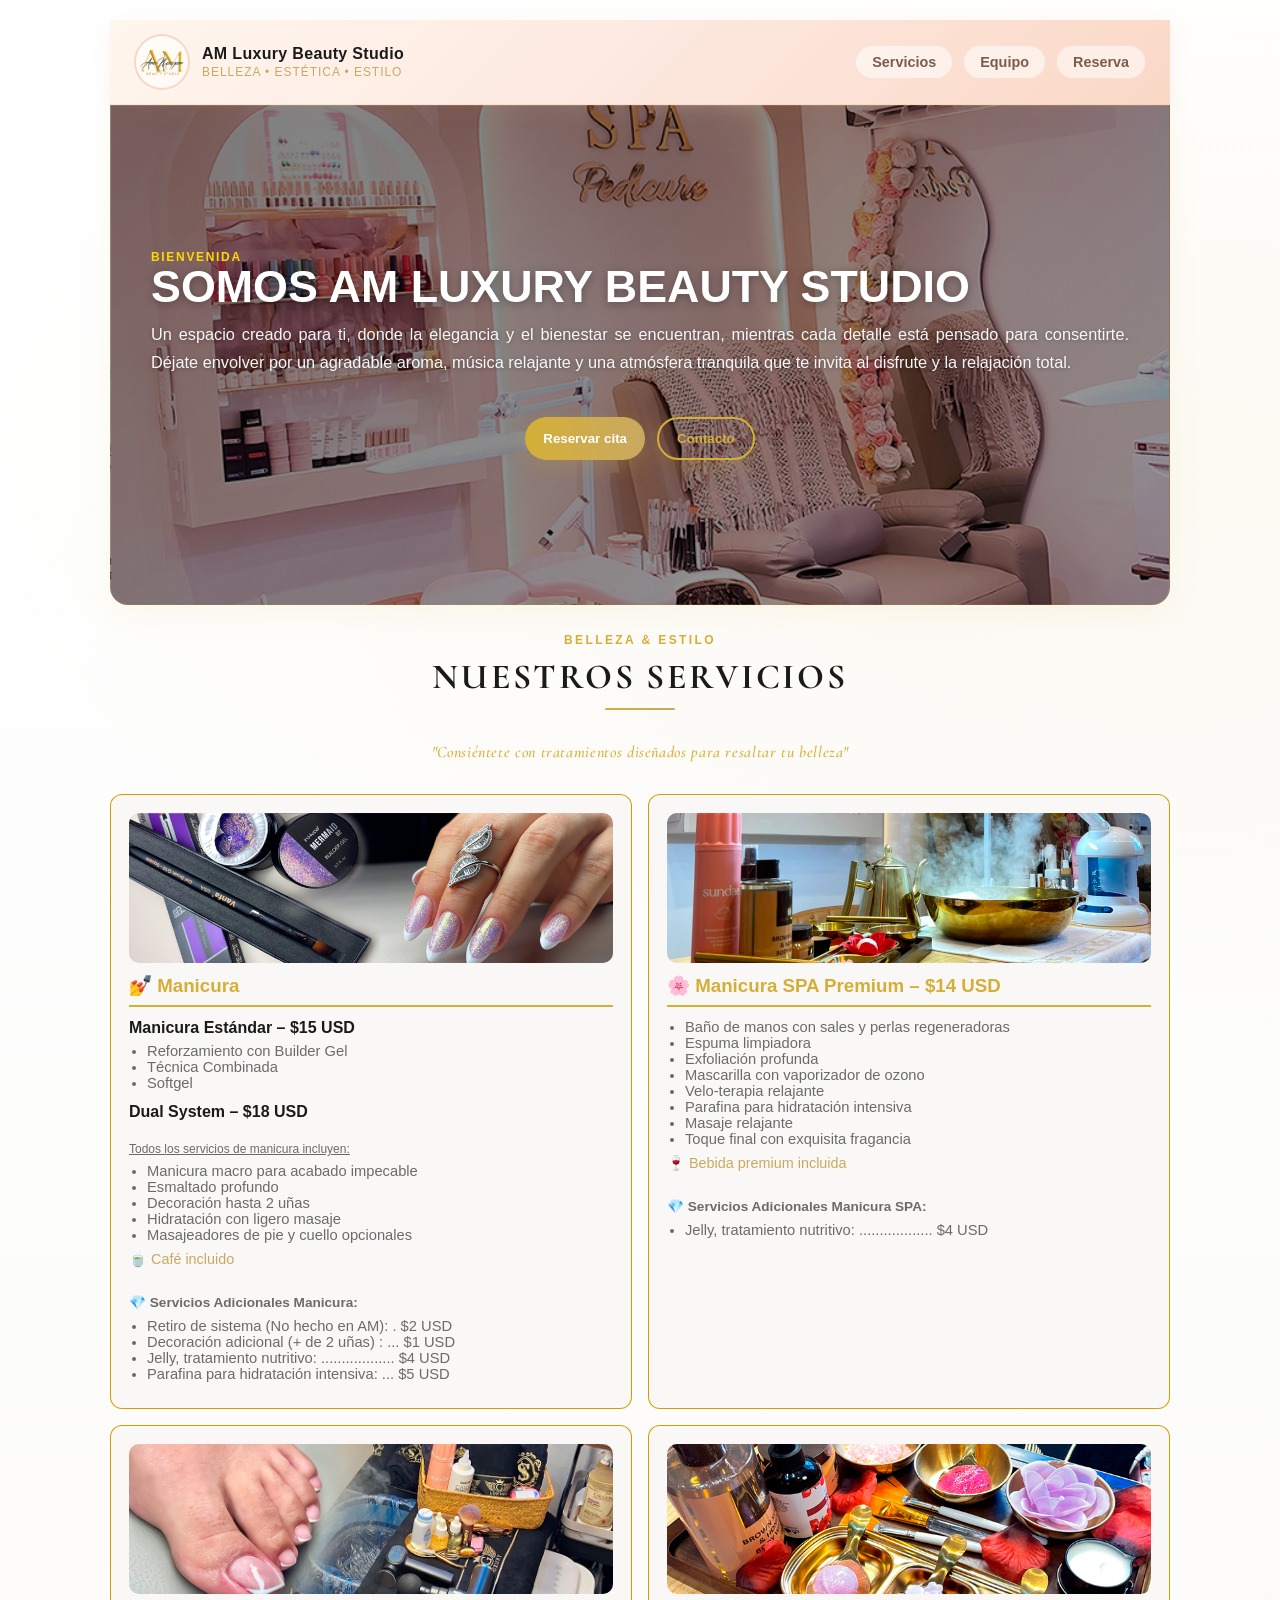
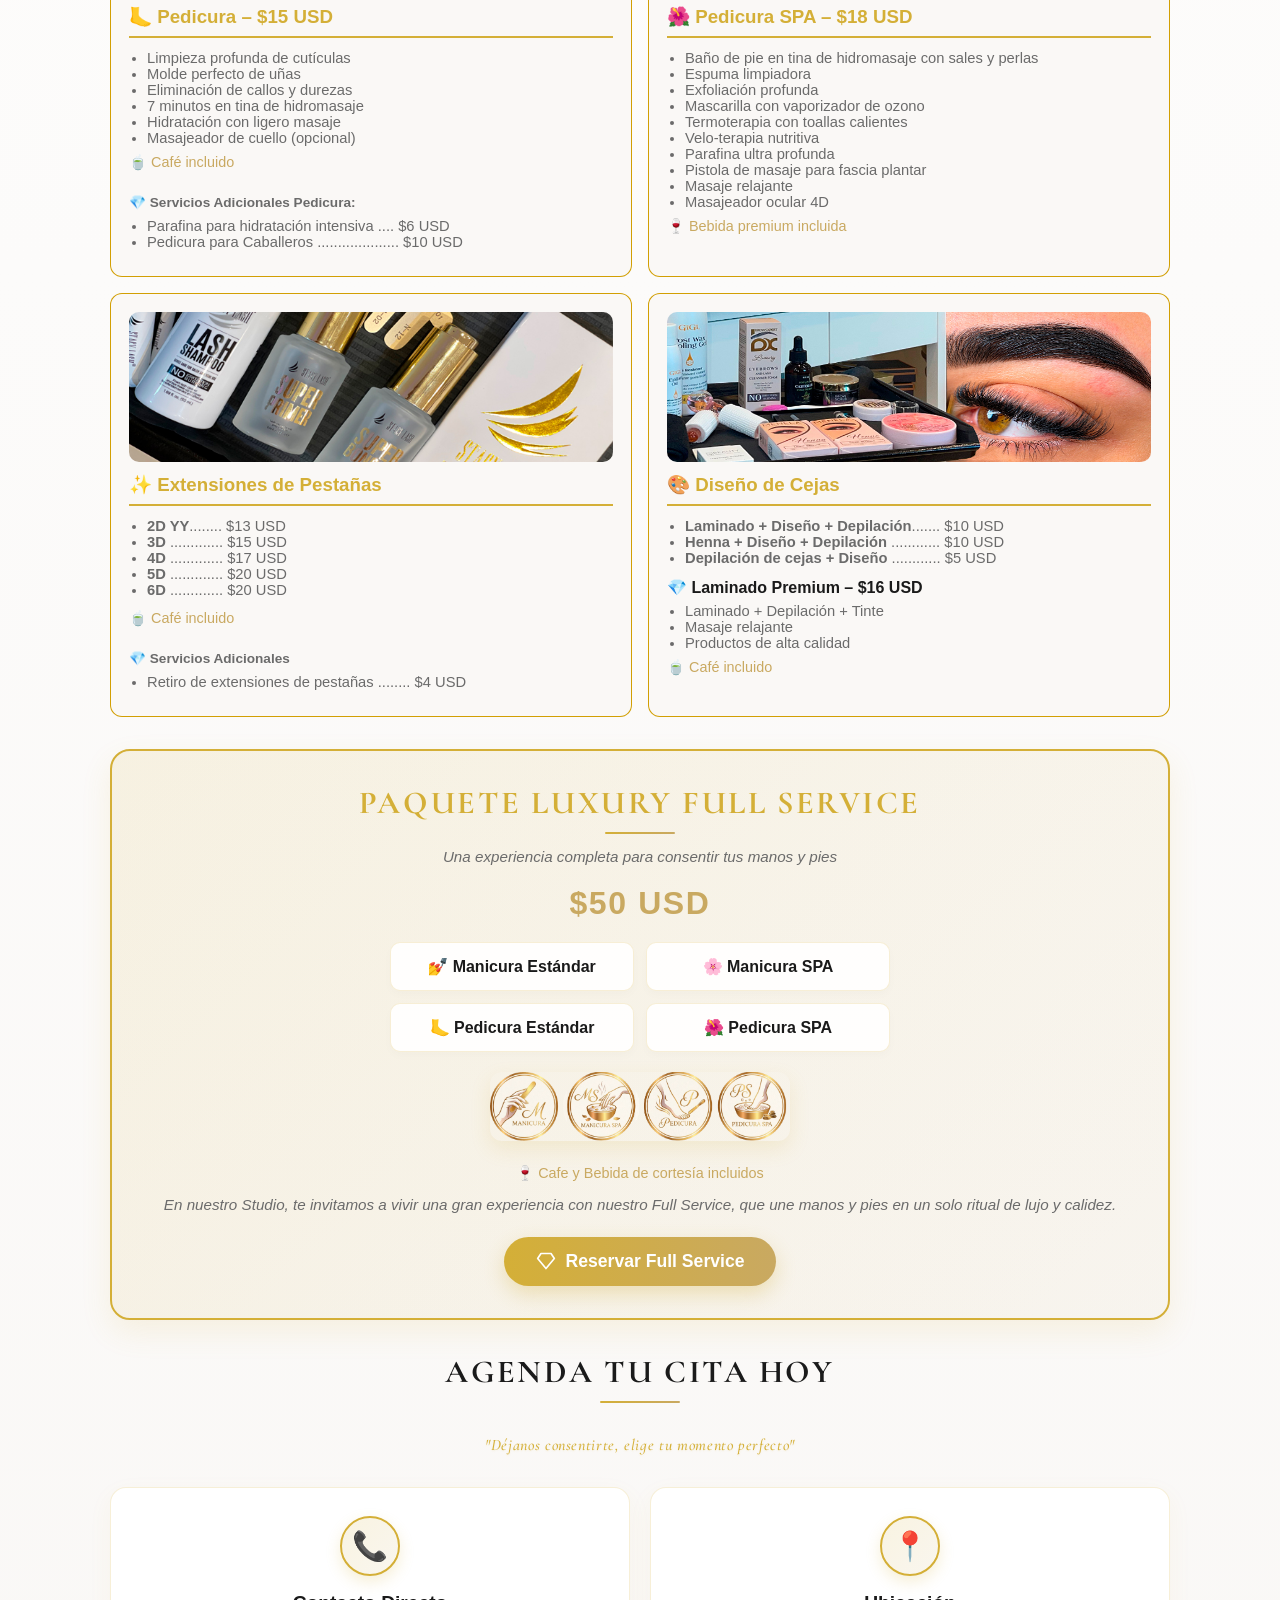
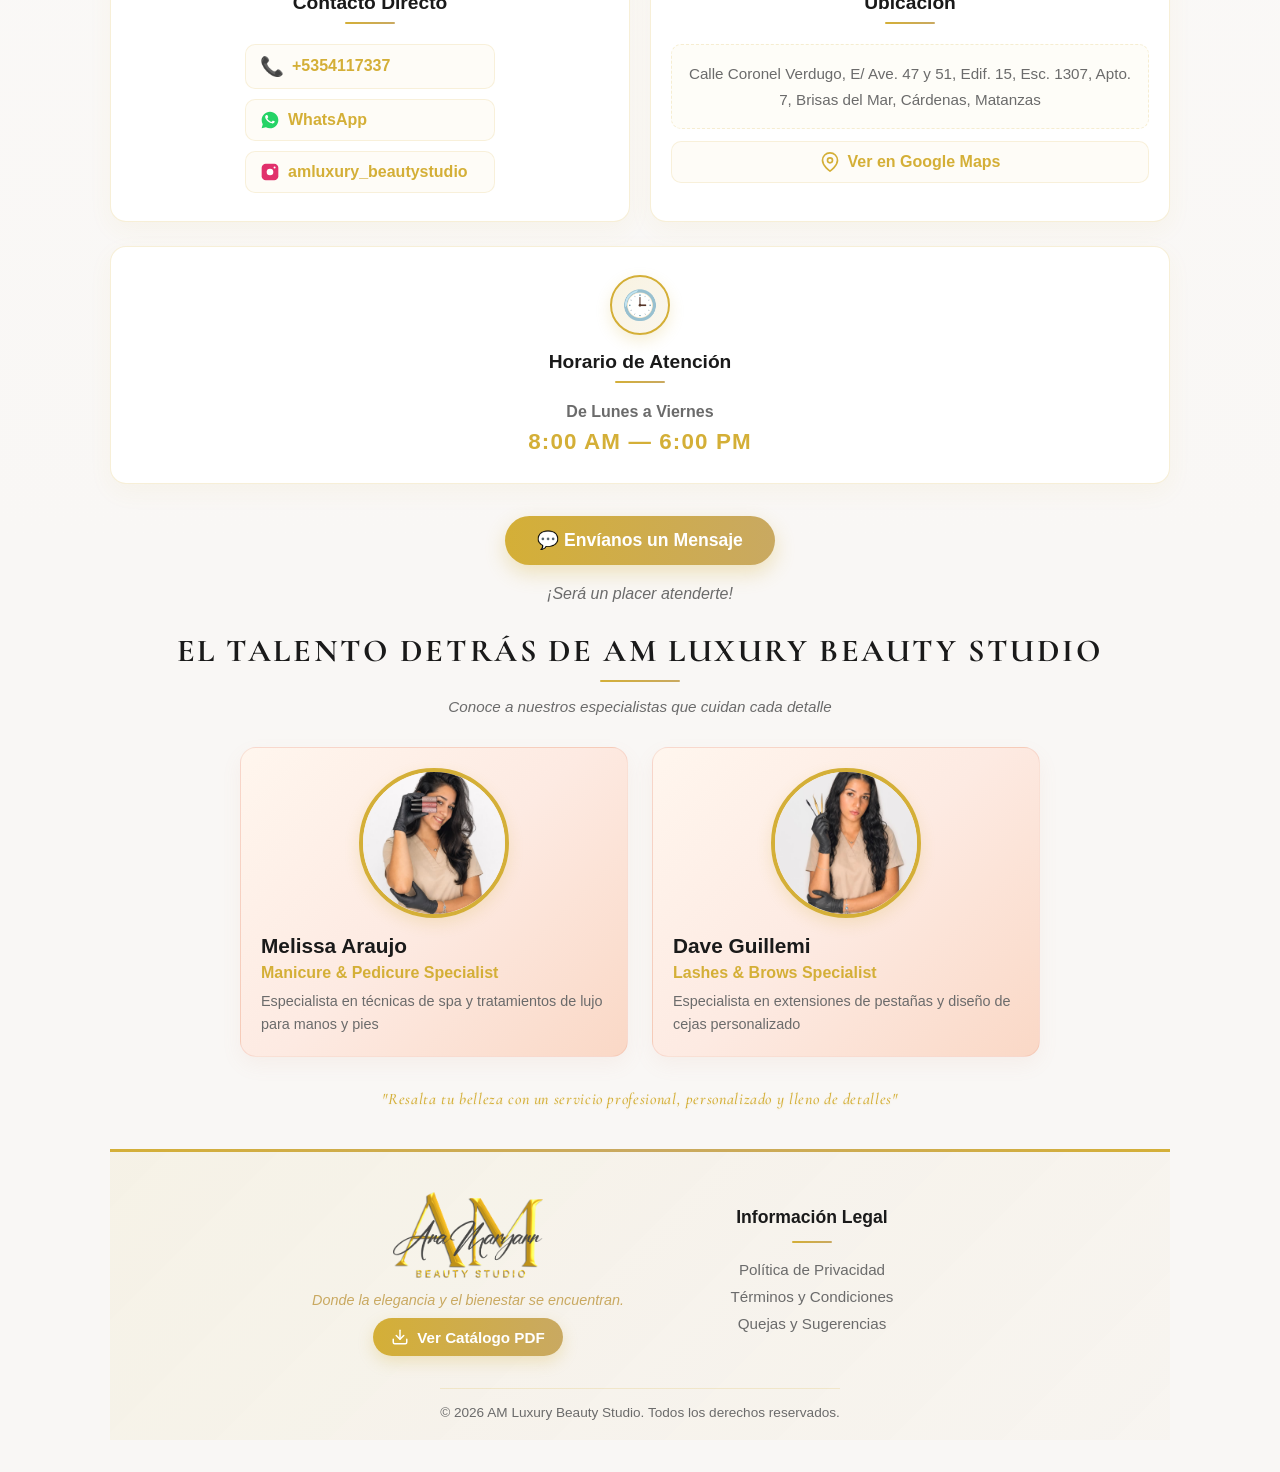
==== index.html @ f5dd48e8 "index.html" ====
<!DOCTYPE html>
<html lang="es">
<head>
  <meta charset="utf-8" />
  <meta name="viewport" content="width=device-width,initial-scale=1" />

  <meta property="og:title" content="AM Luxury Beauty Studio">
  <meta property="og:description" content="Un espacio creado para ti, donde la elegancia y el bienestar se encuentran, mientras cada detalle está pensado para consentirte. Déjate envolver por un agradable aroma, música relajante y una atmósfera tranquila que te invita al disfrute y la relajación total.">
  <meta property="og:url" content="https://am-beauty-studio.github.io/luxury/">
  <meta property="og:image" content="https://am-beauty-studio.github.io/luxury/img/salon1.jpg">
  
  <title>AM Luxury Beauty Studio</title>
  <script>
    document.getElementById('anio').textContent = new Date().getFullYear();
</script>


  <style>
    @import url('https://fonts.googleapis.com/css2?family=Cormorant+Infant:wght@500;600&display=swap');
    :root{
      --bg:#f9f7f5;
      --panel:#ffffff;
      --gold-1:#D4AF37;
      --gold-2:#C9A961;
      --muted:#6b6b6b;
      --card:#faf8f6;
      --radius:14px;
      font-family: "Segoe UI", Tahoma, Geneva, Verdana, sans-serif;
    }
    *{box-sizing:border-box}
    body{
      margin:0;
      min-height:100vh;
      display:flex;
      flex-direction:column;
      background: radial-gradient(1200px 600px at 90% 10%, rgba(212,175,55,0.06), transparent),
                 linear-gradient(180deg,#ffffff,#f9f7f5 80%);
      color:var(--muted);
      padding:0
    }
    .container{
      width:min(95vw,1100px);
      margin:0 auto;
      padding:32px 20px;
      padding-top:20px
    }
    header{
      display:flex;
      justify-content:space-between;
      align-items:center;
      gap:16px;
      position:sticky;
      top:0;
      z-index:100;
      background:linear-gradient(180deg,#ede9e1,#e8e3d9);
      padding:12px 20px;
      margin:0;
      width:100%;
      box-shadow:0 4px 12px rgba(212,175,55,0.08);
      border-bottom:1px solid rgba(212,175,55,0.12)
    }
    .brand{display:flex;align-items:center;gap:12px;flex-shrink:0}
    .logo{
      width:56px;height:56px;
      object-fit:contain;
      background:transparent;
      flex-shrink:0
    }
    .brand > div:nth-child(2){
      display:flex;
      flex-direction:column;
      min-width:0
    }
    .brand > div:nth-child(2) > div:nth-child(1){
      font-weight:900;
      color:#1a1a1a;
      font-size:1rem;
      white-space:nowrap
    }
    .brand > div:nth-child(2) > div:nth-child(2){
      font-size:0.75rem;
      color:var(--gold-2);
      white-space:nowrap
    }
    nav{
      display:flex;
      gap:14px;
      flex-wrap:wrap;
      justify-content:flex-end
    }
    nav a{
      color:#333;
      text-decoration:none;
      font-weight:700;
      font-size:0.95rem;
      white-space:nowrap
    }
    .hero{
      background:linear-gradient(135deg,rgba(0,0,0,0.5),rgba(0,0,0,0.4)),url('img/salon1.jpg') center/cover;
      border:1px solid rgba(212,175,55,0.18);
      padding:60px 40px;
      border-radius:0 0 18px 18px;
      display:grid;
      grid-template-columns:1fr;
      gap:24px;
      align-items:center;
      justify-items:start;
      box-shadow:0 10px 30px rgba(212,175,55,0.08);
      margin-top:0px;
      min-height:500px
    }
    .hero > div{
      color:#fff;
      z-index:1
    }
    .hero h1{
      color:#fff;
      text-shadow:0 2px 8px rgba(0,0,0,0.3)
    }
    .hero p.lead{
      color:rgba(255,255,255,0.95);
      text-shadow:0 1px 4px rgba(0,0,0,0.3)
    }
    .hero .eyebrow{
      color:#ffd700
    }
    h1{margin:0;color:#1a1a1a;font-size:clamp(1.6rem,3.8vw,2.8rem);line-height:1}
    p.lead{margin:12px 0;color:var(--muted);font-size:1.02rem; text-align:justify; line-height:1.7}
    .eyebrow{
      margin:0;color:var(--gold-1);letter-spacing:0.14em;text-transform:uppercase;font-weight:800;font-size:0.75rem
    }
    .ctas{display:flex;gap:12px;flex-wrap:wrap;margin-top:40px;justify-content:center}
    .btn{
      background:linear-gradient(90deg,var(--gold-1),var(--gold-2));color:#fff;padding:12px 18px;border-radius:999px;border:none;font-weight:800;cursor:pointer;box-shadow:0 8px 20px rgba(212,175,55,0.2)
    }
    .btn.secondary{background:transparent;border:2px solid var(--gold-1);color:var(--gold-1);font-weight:800}
    .card{background:var(--card);padding:18px;border-radius:12px;border:1.5px solid rgba(210, 158, 1, 0.989)}
    .card-image{
      width:100%;
      height:150px;
      object-fit:cover;
      border-radius:10px;
      display:block;
      margin-bottom:12px
    }
    .services{display:grid;grid-template-columns:repeat(3,1fr);gap:14px;margin-top:18px}
    .service{padding:12px;border-radius:10px;text-align:center;background:linear-gradient(180deg, rgba(212,175,55,0.02), transparent)}
    .service img{width:64px;height:64px;border-radius:10px;object-fit:cover;display:block;margin:0 auto}
    .price-grid{display:flex;gap:12px;margin-top:18px;flex-wrap:wrap}
    .price{flex:1;min-width:180px;padding:16px;border-radius:12px;background:linear-gradient(180deg,#faf8f6,#f9f7f5);border:1px solid rgba(212,175,55,0.15)}
    .gallery{display:grid;grid-template-columns:repeat(3,1fr);gap:8px;margin-top:18px}
    .gallery img{width:100%;height:160px;object-fit:cover;border-radius:10px}
    .elegant-line{
      text-align:center;
      margin-top:16px;
      color:var(--gold-1);
      font-size:1rem;
      font-weight:500;
      font-style:italic;
      letter-spacing:0.04em;
      font-family: 'Cormorant Infant', Georgia, serif;
      text-shadow:0 1px 2px rgba(212,175,55,0.15)
    }
    footer{margin-top:22px;color:var(--muted);display:flex;justify-content:space-between;align-items:center;flex-wrap:wrap;padding-top:10px}
    @media (max-width:768px){
      .container{padding:16px 16px;padding-top:12px}
      header{
        padding:10px 16px;
        gap:8px
      }
      .logo{width:48px;height:48px}
      .brand > div:nth-child(2) > div:nth-child(1){font-size:0.9rem}
      .brand > div:nth-child(2) > div:nth-child(2){font-size:0.65rem}
      nav{gap:6px}
      nav a{font-size:0.85rem}
      section{margin-top:20px !important}
      h2{font-size:1.4rem !important}
      h3{font-size:1rem !important}
      .hero{padding:40px 30px;gap:16px;min-height:400px}
      .card{padding:14px}
      .ctas button{padding:10px 16px;font-size:0.95rem}
    }
    @media (max-width:560px){
      .container{padding:12px 12px;padding-top:8px}
      header{
        padding:8px 12px;
        flex-wrap:wrap;
        gap:4px;
        justify-content:center
      }
      .brand{
        width:100%;
        gap:6px;
        margin:0;
        justify-content:center;
        order:1
      }
      .logo{width:40px;height:40px}
      .brand > div:nth-child(2) > div:nth-child(1){font-size:0.8rem}
      .brand > div:nth-child(2) > div:nth-child(2){font-size:0.6rem}
      nav{
        width:100%;
        justify-content:center;
        gap:4px;
        order:2;
        margin-top:2px
      }
      nav a{
        font-size:0.75rem;
        padding:4px 8px;
        background:rgba(212,175,55,0.08);
        border-radius:6px
      }
      h1{font-size:1.3rem !important}
      h2{font-size:1.1rem !important}
      p.lead{font-size:0.9rem;margin:8px 0}
      .eyebrow{font-size:0.6rem}
      .hero{padding:24px;gap:10px;grid-template-columns:1fr !important;margin-top:16px;min-height:450px}
      .hero aside{display:none}
      .card{padding:10px}
      .services{grid-template-columns:1fr !important}
      .gallery{grid-template-columns:1fr !important}
      .price-grid{display:flex;flex-direction:column}
      .price{min-width:100%}
      div[style*="grid-template-columns:repeat(2,1fr)"] {
        grid-template-columns: 1fr !important
      }
      .ctas{flex-direction:column}
      .ctas button{width:100%;padding:10px 14px;font-size:0.9rem}
      .btn{font-size:0.85rem}
      ul{margin:4px 0 !important;font-size:0.8rem !important}
      footer{flex-direction:column;gap:12px;text-align:center}
    }
    .equipo-grid {
        display: grid;
        grid-template-columns: repeat(2, 1fr);
        gap: 24px;
        max-width: 800px;
        margin: 0 auto;
    }
    .equipo-card {
        background: #fff;
        border: 1px solid rgba(212,175,55,0.15);
        border-radius: 16px;
        padding: 24px;
        text-align: center;
        box-shadow: 0 8px 20px rgba(0,0,0,0.03);
        transition: transform 0.3s ease, box-shadow 0.3s ease;
    }
    .equipo-card:hover {
        transform: translateY(-5px);
        box-shadow: 0 12px 25px rgba(212,175,55,0.1);
    }
    .equipo-imagen {
        width: 150px;
        height: 150px;
        margin: 0 auto 16px;
        border-radius: 50%;
        overflow: hidden;
        border: 4px solid var(--gold-1);
        box-shadow: 0 6px 15px rgba(212,175,55,0.2);
    }
    .equipo-imagen img {
        width: 100%;
        height: 100%;
        object-fit: cover;
        display: block;
    }
    @media (max-width: 768px) {
        .equipo-grid {
            grid-template-columns: 1fr;
            gap: 16px;
        }
        .equipo-imagen {
            width: 120px;
            height: 120px;
            border-width: 3px;
        }
        .equipo-card h3 {
            font-size: 1.1rem;
        }
    }
    @media (max-width: 480px) {
        .equipo-card {
            padding: 16px;
        }
        .equipo-imagen {
            width: 100px;
            height: 100px;
        }
    }
.footer-elegante {
    margin-top: 40px;
    background: linear-gradient(135deg, rgba(212,175,55,0.08), rgba(201,169,97,0.03));
    border-top: 3px solid transparent;
    border-image: linear-gradient(90deg, #D4AF37, #C9A961, #D4AF37) 1;
    padding: 40px 20px 20px;
    color: var(--muted);
    font-size: 0.95rem;
}
.footer-contenido {
    max-width: 1100px;
    margin: 0 auto;
    display: grid;
    grid-template-columns: 1fr 1fr;  /* Dos columnas iguales */
    gap: 32px;
    align-items: start;
    text-align: center;
}
.footer-col {
    display: flex;
    flex-direction: column;
    align-items: center;
    gap: 10px;
}
.footer-col h4 {
    color: #1a1a1a;
    font-size: 1.1rem;
    margin: 0 0 8px 0;
    font-weight: 800;
    position: relative;
    padding-bottom: 15px;
    padding-top: 15px;
}
.footer-col h4::after {
    content: '';
    position: absolute;
    left: 50%;
    bottom: 0;
    transform: translateX(-50%);
    width: 40px;
    height: 2px;
    background: linear-gradient(90deg, #D4AF37, #C9A961);
    border-radius: 2px;
}
.footer-logo {
    width: 150px;
     object-fit: contain;
    margin-bottom: 4px;
}
.footer-tagline {
    font-style: italic;
    color: #C9A961;
    margin: 0;
    font-size: 0.9rem;
}
.footer-download {
    display: inline-flex;
    align-items: center;
    gap: 8px;
    padding: 10px 18px;
    border-radius: 999px;
    background: linear-gradient(90deg, #D4AF37, #C9A961);
    color: #fff;
    text-decoration: none;
    font-weight: 700;
    box-shadow: 0 6px 15px rgba(212,175,55,0.25);
    transition: transform 0.2s, box-shadow 0.2s;
}
.footer-download:hover {
    transform: translateY(-2px);
    box-shadow: 0 10px 20px rgba(212,175,55,0.35);
}

.footer-legal a {
    color: var(--muted);
    text-decoration: none;
    transition: color 0.2s;
}
.footer-legal a:hover {
    color: #D4AF37;
}
.footer-bottom {
    max-width: 1100px;
    margin: 32px auto 0;
    padding-top: 16px;
    border-top: 1px solid rgba(212,175,55,0.2);
    display: flex;
    justify-content: space-between;
    align-items: center;
    gap: 16px;
    flex-wrap: wrap;
    text-align: center;
}
.footer-bottom p {
    margin: 0;
    font-size: 0.85rem;
}
.footer-bottom button {
    width: 40px;
    height: 40px;
    border-radius: 50%;
    border: 1px solid rgba(212,175,55,0.4);
    background: #fff;
    color: #D4AF37;
    font-size: 1.2rem;
    cursor: pointer;
    transition: background 0.2s, transform 0.2s;
}
.footer-bottom button:hover {
    background: rgba(212,175,55,0.1);
    transform: translateY(-3px);
}
/* Responsive */
@media (max-width: 768px) {
    .footer-contenido {
        grid-template-columns: 1fr;  /* Una columna en móvil */
        gap: 24px;
    }
    .footer-bottom {
        flex-direction: column;
        gap: 12px;
    }
}
     .luxury-card {
        background: linear-gradient(135deg, rgba(212,175,55,0.12), rgba(201,169,97,0.06));
        border: 2px solid var(--gold-1);
        border-radius: 20px;
        padding: 32px 24px;
        margin: 32px 0;
        box-shadow: 0 12px 30px rgba(212,175,55,0.12);
    }
    .luxury-title {
        margin: 0;
        color: var(--gold-1);
        font-size: clamp(1.5rem, 4vw, 2rem);
        font-family: 'Cormorant Infant', Georgia, serif;
        letter-spacing: 0.08em;
        text-transform: uppercase;
        position: relative;
        display: inline-block;
        padding-bottom: 12px;
    }
    .luxury-title-line {
        position: absolute;
        left: 50%;
        bottom: 0;
        transform: translateX(-50%);
        width: 70px;
        height: 2px;
        background: linear-gradient(90deg, var(--gold-1), var(--gold-2));
        border-radius: 2px;
    }
    .luxury-subtitle {
        color: var(--muted);
        font-size: 0.95rem;
        margin-top: 14px;
        font-style: italic;
        text-align: center;
    }
    .luxury-price {
        text-align: center;
        font-size: 2rem;
        font-weight: 900;
        color: var(--gold-2);
        margin: 16px 0;
        letter-spacing: 0.05em;
    }
    .luxury-grid {
        display: grid;
        grid-template-columns: repeat(2, 1fr);
        gap: 12px;
        margin: 20px 0;
        max-width: 500px;
        margin-left: auto;
        margin-right: auto;
    }
    .luxury-item {
        padding: 14px 12px;
        background: rgba(255, 255, 255, 0.9);
        border-radius: 10px;
        border: 1px solid rgba(212,175,55,0.2);
        color: #1a1a1a;
        font-weight: 700;
        text-align: center;
        box-shadow: 0 4px 10px rgba(0, 0, 0, 0.02);
        transition: transform 0.2s ease, box-shadow 0.2s ease;
    }
    .luxury-item:hover {
        transform: translateY(-2px);
        box-shadow: 0 6px 15px rgba(212,175,55,0.1);
    }
    .luxury-btn {
        font-size: 1.05rem;
        padding: 14px 28px;
        background: linear-gradient(90deg, var(--gold-1), var(--gold-2));
        color: #fff;
        border-radius: 999px;
        border: none;
        font-weight: 800;
        cursor: pointer;
        box-shadow: 0 8px 20px rgba(212,175,55,0.3);
        transition: transform 0.2s ease, box-shadow 0.2s ease;
    }
    .luxury-btn:hover {
        transform: translateY(-2px);
        box-shadow: 0 10px 25px rgba(212,175,55,0.4);
    }
    @media (max-width: 560px) {
        .luxury-card {
            padding: 20px 16px;
        }
        .luxury-grid {
            grid-template-columns: 1fr;
        }
        .luxury-btn {
            width: 100%;
        }
    }
        .luxury-image {
        max-width: 300px;
        width: 100%;
        height: auto;
        border-radius: 12px;
        box-shadow: 0 8px 20px rgba(212,175,55,0.15);
    }

     /* Contenedor de tarjetas */
    .info-cards {
        display: grid;
        grid-template-columns: repeat(auto-fit, minmax(250px, 1fr));
        gap: 20px;
        margin-bottom: 24px;
    }
    /* Tarjeta base */
    .info-card {
        background: #fff;
        border: 1px solid rgba(212,175,55,0.2);
        border-radius: 16px;
        padding: 28px 20px;
        text-align: center;
        box-shadow: 0 8px 25px rgba(212,175,55,0.06);
        transition: transform 0.3s ease, box-shadow 0.3s ease, border-color 0.3s;
        position: relative;
        overflow: hidden;
    }
    /* Efecto hover */
    .info-card:hover {
        transform: translateY(-4px);
        box-shadow: 0 14px 30px rgba(212,175,55,0.12);
        border-color: var(--gold-1);
    }
    /* Icono circular dorado */
    .info-icon {
        width: 60px;
        height: 60px;
        margin: 0 auto 16px;
        border-radius: 50%;
        background: linear-gradient(135deg, rgba(212,175,55,0.15), rgba(201,169,97,0.1));
        border: 2px solid var(--gold-1);
        display: flex;
        align-items: center;
        justify-content: center;
        font-size: 1.8rem;
        box-shadow: 0 6px 15px rgba(212,175,55,0.2);
    }
    /* Título de tarjeta */
    .info-title {
        margin: 0 0 20px 0;
        color: #1a1a1a;
        font-size: 1.2rem;
        font-weight: 800;
        position: relative;
        padding-bottom: 10px;
    }
    .info-title::after {
        content: '';
        position: absolute;
        left: 50%;
        bottom: 0;
        transform: translateX(-50%);
        width: 50px;
        height: 2px;
        background: linear-gradient(90deg, var(--gold-1), var(--gold-2));
        border-radius: 2px;
    }
    /* Enlaces de contacto */
    .info-links {
        display: flex;
        flex-direction: column;
        gap: 10px;
        max-width: 250px;
        margin: 0 auto;
    }
    .info-link {
        display: flex;
        align-items: center;
        gap: 10px;
        padding: 10px 14px;
        border-radius: 10px;
        background: rgba(212,175,55,0.04);
        border: 1px solid rgba(212,175,55,0.15);
        color: var(--gold-1);
        text-decoration: none;
        font-weight: 700;
        transition: background 0.2s, border-color 0.2s, transform 0.2s;
    }
    .info-link:hover {
        background: rgba(212,175,55,0.1);
        border-color: var(--gold-1);
        transform: translateX(3px);
    }
    .info-link-icon {
        font-size: 1.2rem;
    }
    /* Texto de ubicación */
    .info-text {
        color: var(--muted);
        font-size: 0.95rem;
        line-height: 1.7;
        background: rgba(212,175,55,0.03);
        padding: 16px;
        border-radius: 10px;
        border: 1px dashed rgba(212,175,55,0.2);
    }
    /* Tarjeta de horario */
    .info-card-horario {
        margin-bottom: 32px;
    }
    .info-schedule {
        color: var(--muted);
        font-size: 1rem;
        display: flex;
        flex-direction: column;
        gap: 8px;
        align-items: center;
    }
    .schedule-time {
        font-size: 1.4rem;
        color: var(--gold-1);
        font-weight: 700;
        letter-spacing: 0.05em;
    }
    /* Responsive */
    @media (max-width: 768px) {
        .info-cards {
            grid-template-columns: 1fr;
            gap: 16px;
        }
        .info-card {
            padding: 22px 16px;
        }
        .info-icon {
            width: 50px;
            height: 50px;
            font-size: 1.5rem;
        }
        .schedule-time {
            font-size: 1.2rem;
        }
    }
    @media (max-width: 480px) {
        .info-link {
            padding: 8px 12px;
            font-size: 0.9rem;
        }
        .info-title {
            font-size: 1.1rem;
        }
    }

    .site-header {
    display: flex;
    justify-content: space-between;
    align-items: center;
    gap: 16px;
    position: sticky;
    top: 0;
    z-index: 100;
    padding: 14px 24px;
    background: linear-gradient(135deg, #fff6ee 0%, #fdeae2 45%, #fad8c6 100%);
    border-bottom: 1px solid rgba(230, 160, 140, 0.18);
    box-shadow: 0 6px 18px rgba(200, 140, 120, 0.1);
    backdrop-filter: blur(6px);
}

.brand {
    display: flex;
    align-items: center;
    gap: 12px;
    flex-shrink: 0;
}

.logo {
    width: 56px;
    height: 56px;
    object-fit: contain;
    border-radius: 50%;
    background: rgba(255, 255, 255, 0.6);
    border: 2px solid rgba(240, 180, 150, 0.5);
    padding: 4px;
    transition: transform 0.3s ease;
}

.brand:hover .logo {
    transform: scale(1.05);
}

.brand-text {
    display: flex;
    flex-direction: column;
    gap: 2px;
    min-width: 0;
}

.brand-name {
    font-weight: 800;
    color: #6b4a3c;
    font-size: 1.05rem;
    letter-spacing: 0.02em;
    white-space: nowrap;
}

.brand-tagline {
    font-size: 0.72rem;
    color: #776f01;
    white-space: nowrap;
    letter-spacing: 0.08em;
    text-transform: uppercase;
}

.nav {
    display: flex;
    gap: 10px;
    flex-wrap: wrap;
    justify-content: flex-end;
}

.nav-link {
    padding: 8px 16px;
    border-radius: 999px;
    background: rgba(255, 255, 255, 0.55);
    border: 1px solid rgba(230, 160, 140, 0.2);
    color: #7a5c4f;
    text-decoration: none;
    font-weight: 700;
    font-size: 0.9rem;
    transition: all 0.25s ease;
}

.nav-link:hover {
    background: #fce4d6;
    color: #b5654a;
    border-color: rgba(230, 140, 110, 0.4);
    transform: translateY(-1px);
    box-shadow: 0 4px 10px rgba(200, 140, 120, 0.15);
}

/* Responsive */
@media (max-width: 768px) {
    .site-header {
        padding: 12px 16px;
    }
    .logo {
        width: 48px;
        height: 48px;
    }

    .nav-link {
        padding: 6px 12px;
        font-size: 0.82rem;
    }
}

@media (max-width: 560px) {
    .site-header {
        flex-wrap: wrap;
        justify-content: center;
        gap: 8px;
        padding: 10px 12px;
    }
    .brand {
        width: 100%;
        justify-content: center;
        gap: 8px;
    }
    .logo {
        width: 42px;
        height: 42px;
    }
    .nav {
        width: 100%;
        justify-content: center;
        gap: 6px;
        margin-top: 4px;
    }
    .nav-link {
        padding: 6px 10px;
        font-size: 0.78rem;
    }
}

.service-card {
    background: linear-gradient(135deg, #fff6ee 0%, #fdeae2 50%, #fad8c6 100%);
    border: 1px solid rgba(230, 160, 140, 0.25);
    border-radius: 16px;
    padding: 20px;
    box-shadow: 0 8px 20px rgba(200, 140, 120, 0.08);
}

.btn-top {
    position: fixed;
    bottom: 24px;
    right: 24px;
    width: 50px;
    height: 50px;
    border-radius: 50%;
    background: linear-gradient(135deg, #fff6ee, #fdeae2);
    border: 2px solid #e6a08c;
    color: #b5654a;
    font-size: 1.4rem;
    cursor: pointer;
    display: flex;
    align-items: center;
    justify-content: center;
    box-shadow: 0 8px 20px rgba(200, 140, 120, 0.25);
    opacity: 0;
    visibility: hidden;
    transform: translateY(20px);
    transition: opacity 0.3s ease, transform 0.3s ease, visibility 0.3s, background 0.2s;
    z-index: 999;
}

.btn-top.visible {
    opacity: 1;
    visibility: visible;
    transform: translateY(0);
}

.btn-top:hover {
    background: linear-gradient(135deg, #fdeae2, #fad8c6);
    border-color: #d48a70;
    box-shadow: 0 10px 25px rgba(200, 140, 120, 0.35);
    transform: translateY(-3px);
}

.btn-top:active {
    transform: scale(0.95);
}

/* Ajuste en móviles */
@media (max-width: 560px) {
    .btn-top {
        width: 44px;
        height: 44px;
        bottom: 16px;
        right: 16px;
    }
}

.info-link {
    display: flex;
    align-items: center;
    gap: 8px;
    padding: 10px 14px;
    border-radius: 10px;
    background: rgba(212,175,55,0.04);
    border: 1px solid rgba(212,175,55,0.15);
    color: var(--gold-1);
    text-decoration: none;
    font-weight: 700;
    transition: background 0.2s, border-color 0.2s, transform 0.2s;
}
.info-link:hover {
    background: rgba(212,175,55,0.1);
    border-color: var(--gold-1);
    transform: translateY(-2px);
}

</style>
</head>

<body>

    <!-- Botón flotante volver arriba -->
<button id="btn-top" class="btn-top" aria-label="Volver arriba" title="Volver arriba">
    <svg width="20" height="20" viewBox="0 0 24 24" fill="none" stroke="currentColor" stroke-width="2.5" stroke-linecap="round" stroke-linejoin="round">
        <line x1="12" y1="19" x2="12" y2="5"></line>
        <polyline points="5 12 12 5 19 12"></polyline>
    </svg>
</button>

<!-- Script al final del body -->
  <script>
    const btnTop = document.getElementById('btn-top');
    
    window.addEventListener('scroll', () => {
      if (window.scrollY > 300) {
        btnTop.classList.add('visible');
      } else {
        btnTop.classList.remove('visible');
      }
    });

    btnTop.addEventListener('click', () => {
      window.scrollTo({ top: 0, behavior: 'smooth' });
    });
  </script>

  <div class="container">

<header class="site-header">
    <div class="brand">
        <img src="img/AM-logo.png" alt="AM Beauty Studio" class="logo">
        <div class="brand-text">
            <div class="brand-name">AM Luxury Beauty Studio</div>
            <div class="brand-tagline">Belleza • Estética • Estilo</div>
        </div>
    </div>
    <nav class="nav">
        <a href="#servicios" class="nav-link">Servicios</a>
        <a href="#equipo" class="nav-link">Equipo</a>
        <a href="#reserva" class="nav-link">Reserva</a>
    </nav>
</header>

    <section class="hero">
      <div>
        <p class="eyebrow">Bienvenida</p>
        <h1>SOMOS AM LUXURY BEAUTY STUDIO</h1>
        <p class="lead">
          Un espacio creado para ti, donde la elegancia y el bienestar se encuentran, mientras cada detalle está pensado para consentirte.
          Déjate envolver por un agradable aroma, música relajante y una atmósfera tranquila que te invita al disfrute y la relajación total.
        </p>
            <div class="ctas">
          <button class="btn" onclick="document.getElementById('reserva').scrollIntoView({behavior:'smooth'})">Reservar cita</button>
          <button class="btn secondary" onclick="document.getElementById('reserva').scrollIntoView({behavior:'smooth'})">Contacto</button>
        </div>
      </div>
    </section>

    <section id="servicios" style="margin-top:28px">
<div style="text-align:center; margin-bottom:32px;">
    <p style="margin:0 0 8px; color:var(--gold-1); letter-spacing:0.2em; text-transform:uppercase; font-weight:800; font-size:0.75rem;">Belleza & Estilo</p>
    <h2 style="margin:0; color:#1a1a1a; font-size:clamp(1.6rem,4vw,2.2rem); font-family:'Cormorant Infant', Georgia, serif; letter-spacing:0.08em; text-transform:uppercase; position:relative; display:inline-block; padding-bottom:12px;">
        Nuestros Servicios
        <span style="position:absolute; left:50%; bottom:0; transform:translateX(-50%); width:70px; height:2px; background:linear-gradient(90deg,var(--gold-1),var(--gold-2)); border-radius:2px;"></span>
    </h2>
       <div class="elegant-line" style="margin-top:32px;">
        "Consiéntete con tratamientos diseñados para resaltar tu belleza"
    </div>
</div>
      
      <div style="display:grid;grid-template-columns:repeat(2,1fr);gap:16px;margin-bottom:28px">
        <!-- Manicura -->
        <div class="card">
          <img class="card-image" src="img/mani.jpg" alt="Manicura">
          <h3 style="margin:0 0 12px 0;color:var(--gold-1);border-bottom:2px solid var(--gold-1);padding-bottom:8px">💅 Manicura</h3>
          <div style="font-weight:700;color:#1a1a1a;margin-top:8px">Manicura Estándar – $15 USD</div>
          <ul style="margin:6px 0;color:var(--muted);font-size:0.92rem;padding-left:18px">
            <li>Reforzamiento con Builder Gel</li>
            <li>Técnica Combinada</li>
            <li>Softgel</li>
          </ul>
          <div style="font-weight:700;color:#1a1a1a;margin-top:12px">Dual System – $18 USD</div>
          <br>
           <a style="text-decoration: underline; font: bold; font-size: 12px;">Todos los servicios de manicura incluyen:</a>
          <ul style="margin:6px 0;color:var(--muted);font-size:0.92rem;padding-left:18px">
            <li>Manicura macro para acabado impecable</li>
            <li>Esmaltado profundo</li>
            <li>Decoración hasta 2 uñas</li>
            <li>Hidratación con ligero masaje</li>
            <li>Masajeadores de pie y cuello opcionales</li>
          </ul>
          <div style="color:var(--gold-2);font-size:0.9rem;margin-top:8px">🍵 Café incluido</div>

          <br>
          <div style="font-size:0.85rem;color:var(--muted);margin-top:8px">
            <strong>💎 Servicios Adicionales Manicura:</strong><br>
            <ul style="margin:8px 0;color:var(--muted);font-size:0.92rem;padding-left:18px">
            <li>Retiro de sistema (No hecho en AM): . $2 USD</li>
            <li>Decoración adicional (+ de 2 uñas) : ... $1 USD</li>
            <li>Jelly, tratamiento nutritivo: .................. $4 USD</li>
            <li>Parafina para hidratación intensiva: ... $5 USD</li>
            </ul>

          </div>

        </div>

       <!-- Manicura Spa -->
        <div class="card">
          <img class="card-image" src="img/manispa.jpg" alt="Manicura spa">
          <h3 style="margin:0 0 12px 0;color:var(--gold-1);border-bottom:2px solid var(--gold-1);padding-bottom:8px">🌸 Manicura SPA Premium – $14 USD</h3>
          <ul style="margin:8px 0;color:var(--muted);font-size:0.92rem;padding-left:18px">
            <li>Baño de manos con sales y perlas regeneradoras</li>
            <li>Espuma limpiadora</li>
            <li>Exfoliación profunda</li>
            <li>Mascarilla con vaporizador de ozono</li>
            <li>Velo-terapia relajante</li>
            <li>Parafina para hidratación intensiva</li>
            <li>Masaje relajante</li>
            <li>Toque final con exquisita fragancia</li>
          </ul>
          <div style="color:var(--gold-2);font-size:0.9rem;margin-top:8px">🍷 Bebida premium incluida</div>
          <br>
          <div style="font-size:0.85rem;color:var(--muted);margin-top:8px">
            <strong>💎 Servicios Adicionales Manicura SPA:</strong><br>
            <ul style="margin:8px 0;color:var(--muted);font-size:0.92rem;padding-left:18px">
            <li>Jelly, tratamiento nutritivo: .................. $4 USD</li>
            </ul>

          </div>
        </div>

        <!-- Pedicura -->
        <div class="card">
          <img class="card-image" src="img/pedi.jpg" alt="Pedicura">
          <h3 style="margin:0 0 12px 0;color:var(--gold-1);border-bottom:2px solid var(--gold-1);padding-bottom:8px">🦶 Pedicura – $15 USD</h3>
          <ul style="margin:6px 0;color:var(--muted);font-size:0.92rem;padding-left:18px">
            <li>Limpieza profunda de cutículas</li>
            <li>Molde perfecto de uñas</li>
            <li>Eliminación de callos y durezas</li>
            <li>7 minutos en tina de hidromasaje</li>
            <li>Hidratación con ligero masaje</li>
            <li>Masajeador de cuello (opcional)</li>
          </ul>
          <div style="color:var(--gold-2);font-size:0.9rem;margin-top:8px">🍵 Café incluido</div>
        <div style="font-size:0.85rem;color:var(--muted);margin-top:8px">
        <br>
            <strong>💎 Servicios Adicionales Pedicura:</strong><br>
            <ul style="margin:8px 0;color:var(--muted);font-size:0.92rem;padding-left:18px">
            <li>Parafina para hidratación intensiva .... $6 USD</li>
            <li>Pedicura para Caballeros .................... $10 USD</li>
          </ul>
          </div>
        </div>

        <!-- Pedicura Spa -->
        <div class="card">
          <img class="card-image" src="img/pedispa.jpg" alt="Pedicura spa">
          <h3 style="margin:0 0 12px 0;color:var(--gold-1);border-bottom:2px solid var(--gold-1);padding-bottom:8px">🌺 Pedicura SPA – $18 USD</h3>
          <ul style="margin:6px 0;color:var(--muted);font-size:0.92rem;padding-left:18px">
            <li>Baño de pie en tina de hidromasaje con sales y perlas</li>
            <li>Espuma limpiadora</li>
            <li>Exfoliación profunda</li>
            <li>Mascarilla con vaporizador de ozono</li>
            <li>Termoterapia con toallas calientes</li>
            <li>Velo-terapia nutritiva</li>
            <li>Parafina ultra profunda</li>
            <li>Pistola de masaje para fascia plantar</li>
            <li>Masaje relajante</li>
            <li>Masajeador ocular 4D</li>
          </ul>
          <div style="color:var(--gold-2);font-size:0.9rem;margin-top:8px">🍷 Bebida premium incluida</div>

        </div>

        <!-- Pestañas -->
        <div class="card">
          <img class="card-image" src="img/pestana.jpg" alt="Extensiones de pestañas">
          <h3 style="margin:0 0 12px 0;color:var(--gold-1);border-bottom:2px solid var(--gold-1);padding-bottom:8px">✨ Extensiones de Pestañas</h3>
          
          <ul style="margin:6px 0;color:var(--muted);font-size:0.92rem;padding-left:18px">
            <li><strong>2D YY</strong>........ $13 USD</li>
            <li><strong>3D</strong> ............. $15 USD</li>
            <li><strong>4D</strong> ............. $17 USD</li>
            <li><strong>5D</strong> ............. $20 USD</li>
            <li><strong>6D</strong> ............. $20 USD</li>
          </ul>

          <div style="color:var(--gold-2);font-size:0.9rem;margin-top:12px">🍵 Café incluido</div>

          <div style="font-size:0.85rem;color:var(--muted);margin-top:8px">
        <br>
            <strong>💎 Servicios Adicionales</strong><br>
            <ul style="margin:8px 0;color:var(--muted);font-size:0.92rem;padding-left:18px">
            <li>Retiro de extensiones de pestañas ........ $4 USD</li>
          </ul>
          </div>

        </div>

        <!-- Cejas -->
        <div class="card">
          <img class="card-image" src="img/cejas.jpg" alt="Diseño de cejas">
          <h3 style="margin:0 0 12px 0;color:var(--gold-1);border-bottom:2px solid var(--gold-1);padding-bottom:8px">🎨 Diseño de Cejas</h3>
          
          <ul style="margin:6px 0;color:var(--muted);font-size:0.92rem;padding-left:18px">
            <li><strong>Laminado + Diseño + Depilación</strong>....... $10 USD</li>
            <li><strong>Henna + Diseño + Depilación</strong> ............ $10 USD</li>
            <li><strong>Depilación de cejas + Diseño</strong> ............ $5 USD</li>
          </ul>

          
          <div style="font-weight:700;color:#1a1a1a;margin-top:12px">💎 Laminado Premium – $16 USD</div>
          <ul style="margin:6px 0;color:var(--muted);font-size:0.92rem;padding-left:18px">
            <li>Laminado + Depilación + Tinte</li>
            <li>Masaje relajante</li>
            <li>Productos de alta calidad</li>
          </ul>
          <div style="color:var(--gold-2);font-size:0.9rem;margin-top:8px">🍵 Café incluido</div>
        </div>
      </div>

      <!-- Paquete Luxury -->
<div class="luxury-card">
    <div style="text-align:center; margin-bottom:20px;">
        <h2 class="luxury-title">
           Paquete Luxury Full Service
            <span class="luxury-title-line"></span>
        </h2>
        <p class="luxury-subtitle">Una experiencia completa para consentir tus manos y pies</p>
    </div>

    <div class="luxury-price">$50 USD</div>

    <div class="luxury-grid">
        <div class="luxury-item">💅 Manicura Estándar</div>
        <div class="luxury-item">🌸 Manicura SPA</div>
        <div class="luxury-item">🦶 Pedicura Estándar</div>
        <div class="luxury-item">🌺 Pedicura SPA</div>
    </div>

           <!-- Imagen decorativa -->
    <div style="text-align:center; margin-bottom:20px;">
        <img src="img/luxury.png" alt="Decoración Luxury" class="luxury-image">
    </div>
    <div style="color:var(--gold-2);font-size:0.9rem;margin-top:8px; text-align: center;">🍷 Cafe y Bebida de cortesía incluidos</div>
     
    <p class="luxury-subtitle">En nuestro Studio, te invitamos a vivir una gran experiencia con nuestro Full Service, que une manos y pies en un solo ritual de lujo y calidez.</p>

<div style="text-align:center; margin-top:24px;">
    <a href="https://wa.me/5354117337" target="_blank" rel="noopener" 
       class="btn" 
       style="display:inline-flex; align-items:center; gap:10px; text-decoration:none; font-size:1.1rem; padding:14px 32px; background:linear-gradient(90deg, var(--gold-1), var(--gold-2)); color:#fff; border-radius:999px; font-weight:800; box-shadow:0 8px 20px rgba(212,175,55,0.3); transition:transform 0.2s, box-shadow 0.2s;">
        <!-- Logo blanco de diamante -->
       <svg width="20" height="20" viewBox="0 0 24 24" fill="none" stroke="#ffffff" stroke-width="2" stroke-linecap="round" stroke-linejoin="round">
       <path d="M6 3h12l4 6-10 12L2 9z"></path>
       </svg>
        Reservar Full Service
    </a>
</div>


</div>
    </section>

    <section id="reserva" style="margin-top:28px;">
    <!-- Encabezado elegante -->
    <div style="text-align:center; margin-bottom:32px;">
        <h2 style="margin:0; color:#1a1a1a; font-size:2rem; font-family:'Cormorant Infant', Georgia, serif; letter-spacing:0.08em; text-transform:uppercase; position:relative; display:inline-block; padding-bottom:12px;">
            Agenda tu cita hoy
            <span style="position:absolute; left:50%; bottom:0; transform:translateX(-50%); width:80px; height:2px; background:linear-gradient(90deg, var(--gold-1), var(--gold-2)); border-radius:2px;"></span>
        </h2>
        <div class="elegant-line" style="margin-top:32px;">
        "Déjanos consentirte, elige tu momento perfecto"
        </div>
      
    </div>

    <!-- Tarjetas de contacto y ubicación -->
    <div class="info-cards">
    <!-- Contacto -->
    <div class="info-card">
        <div class="info-icon">📞</div>
        <h3 class="info-title">Contacto Directo</h3>
        <div class="info-links">
            <a href="tel:+5354117337" class="info-link">
                <span class="info-link-icon">📞</span>
                <span>+5354117337</span>
            </a>
            

       <a href="https://wa.me/5354117337" target="_blank" rel="noopener" class="info-link">
            <span class="info-link-icon">
                <!-- Logo verde de WhatsApp -->
                <svg width="20" height="20" viewBox="0 0 24 24" fill="none" xmlns="http://www.w3.org/2000/svg" style="display:block;">
                    <path d="M12 2C6.48 2 2 6.48 2 12c0 1.8.47 3.5 1.3 5L2 22l5.1-1.3c1.5.8 3.2 1.3 4.9 1.3 5.52 0 10-4.48 10-10S17.52 2 12 2z" fill="#25D366"/>
                    <path d="M17.5 14.5c-.3.8-1.5 1.5-2.2 1.6-.6.1-1.2.2-3.3-.7-2.8-1.2-4.6-4-4.7-4.2-.1-.2-1.1-1.5-1.1-2.8s.7-2 1-2.2c.2-.2.5-.3.7-.3h.5c.2 0 .4 0 .6.4.2.5.7 1.7.8 1.8.1.1.1.3 0 .5-.1.2-.1.4-.3.6-.2.2-.4.4-.5.6-.1.2-.3.3-.1.6.2.3.9 1.4 1.9 2.2 1.3 1.1 2.3 1.5 2.7 1.6.3.1.5.1.7-.1.2-.2.8-.9 1-1.2.2-.3.4-.2.6-.1.2.1 1.3.6 1.5.7.2.1.4.2.4.3.1.1.1.5-.1 1z" fill="white"/>
                </svg>
            </span>
            <span>WhatsApp</span>
        </a>


            <a href="https://www.instagram.com/amluxury_beautystudio?igsi=OGV6anptOGlkanB5" target="_blank" rel="noopener" class="info-link">
                <span class="info-link-icon">
    <svg width="20" height="20" viewBox="0 0 24 24" fill="none" xmlns="http://www.w3.org/2000/svg" style="display:block;">
        <rect x="2" y="2" width="20" height="20" rx="5" fill="#E1306C"/>
        <circle cx="12" cy="12" r="4" fill="white"/>
        <circle cx="17.5" cy="6.5" r="1.2" fill="white"/>
    </svg>
              </span>

                <span>amluxury_beautystudio</span>
            </a>
        </div>
    </div>

    <!-- Ubicación -->
    <div class="info-card">
        <div class="info-icon">📍</div>
        <h3 class="info-title">Ubicación</h3>
        <div class="info-text">
            Calle Coronel Verdugo, E/ Ave. 47 y 51, Edif. 15, Esc. 1307, Apto. 7, Brisas del Mar, Cárdenas, Matanzas
        </div>

         <!-- Enlace para abrir en Google Maps -->
    <a href="https://www.google.com/maps/dir/AM+Beauty+Studio,+3Q2J%2B9CX,+C%C3%A1rdenas/AM+Beauty+Studio,+3Q2J%2B9CX,+C%C3%A1rdenas/@23.0508668,-81.218882,21z/data=!4m13!4m12!1m5!1m1!1s0x88d30b00010ba307:0xb772888bac885973!2m2!1d-81.218905!2d23.050983!1m5!1m1!1s0x88d30b00010ba307:0xb772888bac885973!2m2!1d-81.218905!2d23.050983?entry=ttu&g_ep=EgoyMDI2MDgxOS4wIKXMDSoASAFQAw%3D%3D"   
       target="_blank" 
       rel="noopener" 
       class="info-link" 
       style="margin-top:12px; justify-content:center; gap: 8px;">
        <svg width="20" height="20" viewBox="0 0 24 24" fill="none" stroke="currentColor" stroke-width="2" stroke-linecap="round" stroke-linejoin="round" style="display:block;">
        <path d="M21 10c0 7-9 13-9 13s-9-6-9-13a9 9 0 0 1 18 0z"></path>
        <circle cx="12" cy="10" r="3"></circle>
        </svg>
        Ver en Google Maps
    </a>
    </div>
</div>

<!-- Horario -->
<div class="info-card info-card-horario">
    <div class="info-icon">🕒</div>
    <h3 class="info-title">Horario de Atención</h3>
    <div class="info-schedule">
        <strong>De Lunes a Viernes</strong>
        <span class="schedule-time">8:00 AM — 6:00 PM</span>
    </div>
</div>

    <!-- Llamado a la acción -->
    <div style="text-align:center;">
        <a href="https://wa.me/+5354117337" target="_blank" rel="noopener" class="btn" style="display:inline-block; text-decoration:none; font-size:1.1rem; padding:14px 32px; background:linear-gradient(90deg, var(--gold-1), var(--gold-2)); color:#fff; border-radius:999px; font-weight:800; box-shadow:0 8px 20px rgba(212,175,55,0.3); transition:transform 0.2s, box-shadow 0.2s;">
            💬 Envíanos un Mensaje
        </a>
        <p style="color:var(--muted); font-style:italic; margin-top:20px; font-size:1rem;">
            ¡Será un placer atenderte!
        </p>
    </div>
    </section>

    <section id="equipo" style="margin-top:28px;">
    <!-- Encabezado de la sección -->
    <div style="text-align:center; margin-bottom:32px;">
        <h2 style="margin:0; color:#1a1a1a; font-size:2rem; font-family:'Cormorant Infant', Georgia, serif; letter-spacing:0.08em; text-transform:uppercase; position:relative; display:inline-block; padding-bottom:12px;">
            El Talento Detrás de AM Luxury Beauty Studio
            <span style="position:absolute; left:50%; bottom:0; transform:translateX(-50%); width:80px; height:2px; background:linear-gradient(90deg, var(--gold-1), var(--gold-2)); border-radius:2px;"></span>
        </h2>
        <p style="color:var(--muted); font-size:0.95rem; margin-top:16px; font-style:italic;">Conoce a nuestros especialistas que cuidan cada detalle</p>
    </div>

    <!-- Tarjetas del equipo -->
    <div class="equipo-grid">
        <!-- Miembro 1 -->
        <div class="card service-card">
            <div class="equipo-imagen">
                <img src="img/melissa.jpg" alt="Melissa Araujo">
            </div>
            <h3 style="margin:0 0 6px 0; color:#1a1a1a; font-size:1.3rem;">Melissa Araujo</h3>
            <div style="color:var(--gold-1); font-weight:700; margin-bottom:8px;">Manicure & Pedicure Specialist</div>
            <div style="color:var(--muted); font-size:0.9rem; line-height:1.6;">Especialista en técnicas de spa y tratamientos de lujo para manos y pies</div>
        </div>

        <!-- Miembro 2 -->
        <div class="card service-card">
            <div class="equipo-imagen">
                <img src="img/dave.jpg" alt="Dave Guillemi">
            </div>
            <h3 style="margin:0 0 6px 0; color:#1a1a1a; font-size:1.3rem;">Dave Guillemi</h3>
            <div style="color:var(--gold-1); font-weight:700; margin-bottom:8px;">Lashes & Brows Specialist</div>
            <div style="color:var(--muted); font-size:0.9rem; line-height:1.6;">Especialista en extensiones de pestañas y diseño de cejas personalizado</div>
        </div>
    </div>

    <!-- Frase elegante -->
    <div class="elegant-line" style="margin-top:32px;">
        "Resalta tu belleza con un servicio profesional, personalizado y lleno de detalles"
    </div>
</section>

   <footer class="footer-elegante">
    <!-- Contenido principal: dos columnas -->
    <div class="footer-contenido">
        <!-- Columna 1: Marca y descarga -->
        <div class="footer-col footer-marca">
            <img src="img/AM-logo.png" alt="AM Beauty Studio" class="footer-logo">
                <p class="footer-tagline">Donde la elegancia y el bienestar se encuentran.</p>
            <a href="doc/Catalogo_AM_BEAUTY_STUDIO.pdf" target="_blank" class="footer-download">
                <svg width="18" height="18" viewBox="0 0 24 24" fill="none" stroke="currentColor" stroke-width="2" stroke-linecap="round" stroke-linejoin="round">
                    <path d="M21 15v4a2 2 0 0 1-2 2H5a2 2 0 0 1-2-2v-4"></path>
                    <polyline points="7 10 12 15 17 10"></polyline>
                    <line x1="12" y1="15" x2="12" y2="3"></line>
                </svg>
                Ver Catálogo PDF
            </a>
        </div>

        <!-- Columna 2: Enlaces legales -->
        <div class="footer-col footer-legal">
            <h4>Información Legal</h4>
            <a href="politica-de-privacidad.html">Política de Privacidad</a>
            <a href="terminos-y-condiciones.html">Términos y Condiciones</a>
            <a href="quejas-y-sugerencias.html">Quejas y Sugerencias</a>
        </div>
    </div>

    <!-- Línea inferior -->
    <div class="footer-bottom">
        <p>© <span id="anio"></span> AM Luxury Beauty Studio. Todos los derechos reservados.</p>
            </div>
</footer>


<script>
  document.getElementById('anio').textContent = new Date().getFullYear();
</script>

  </div>
</body>
</html>
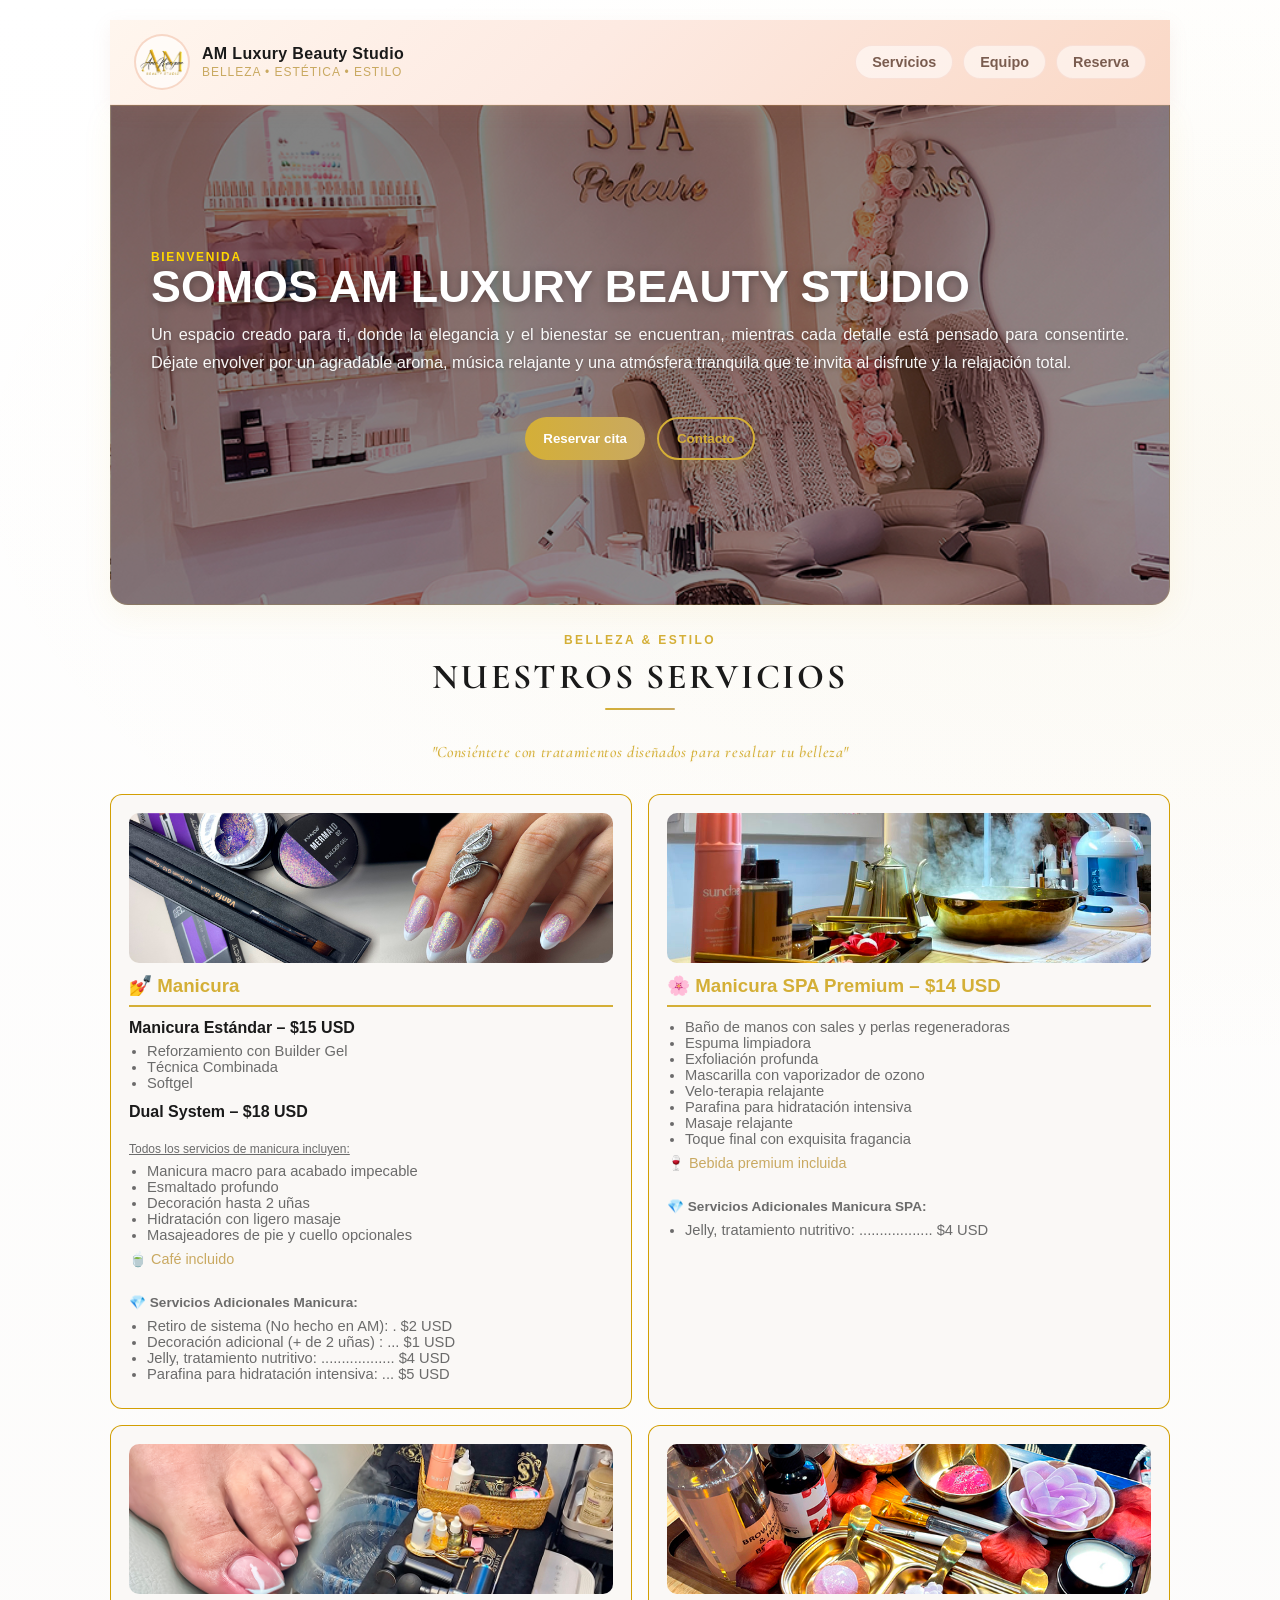
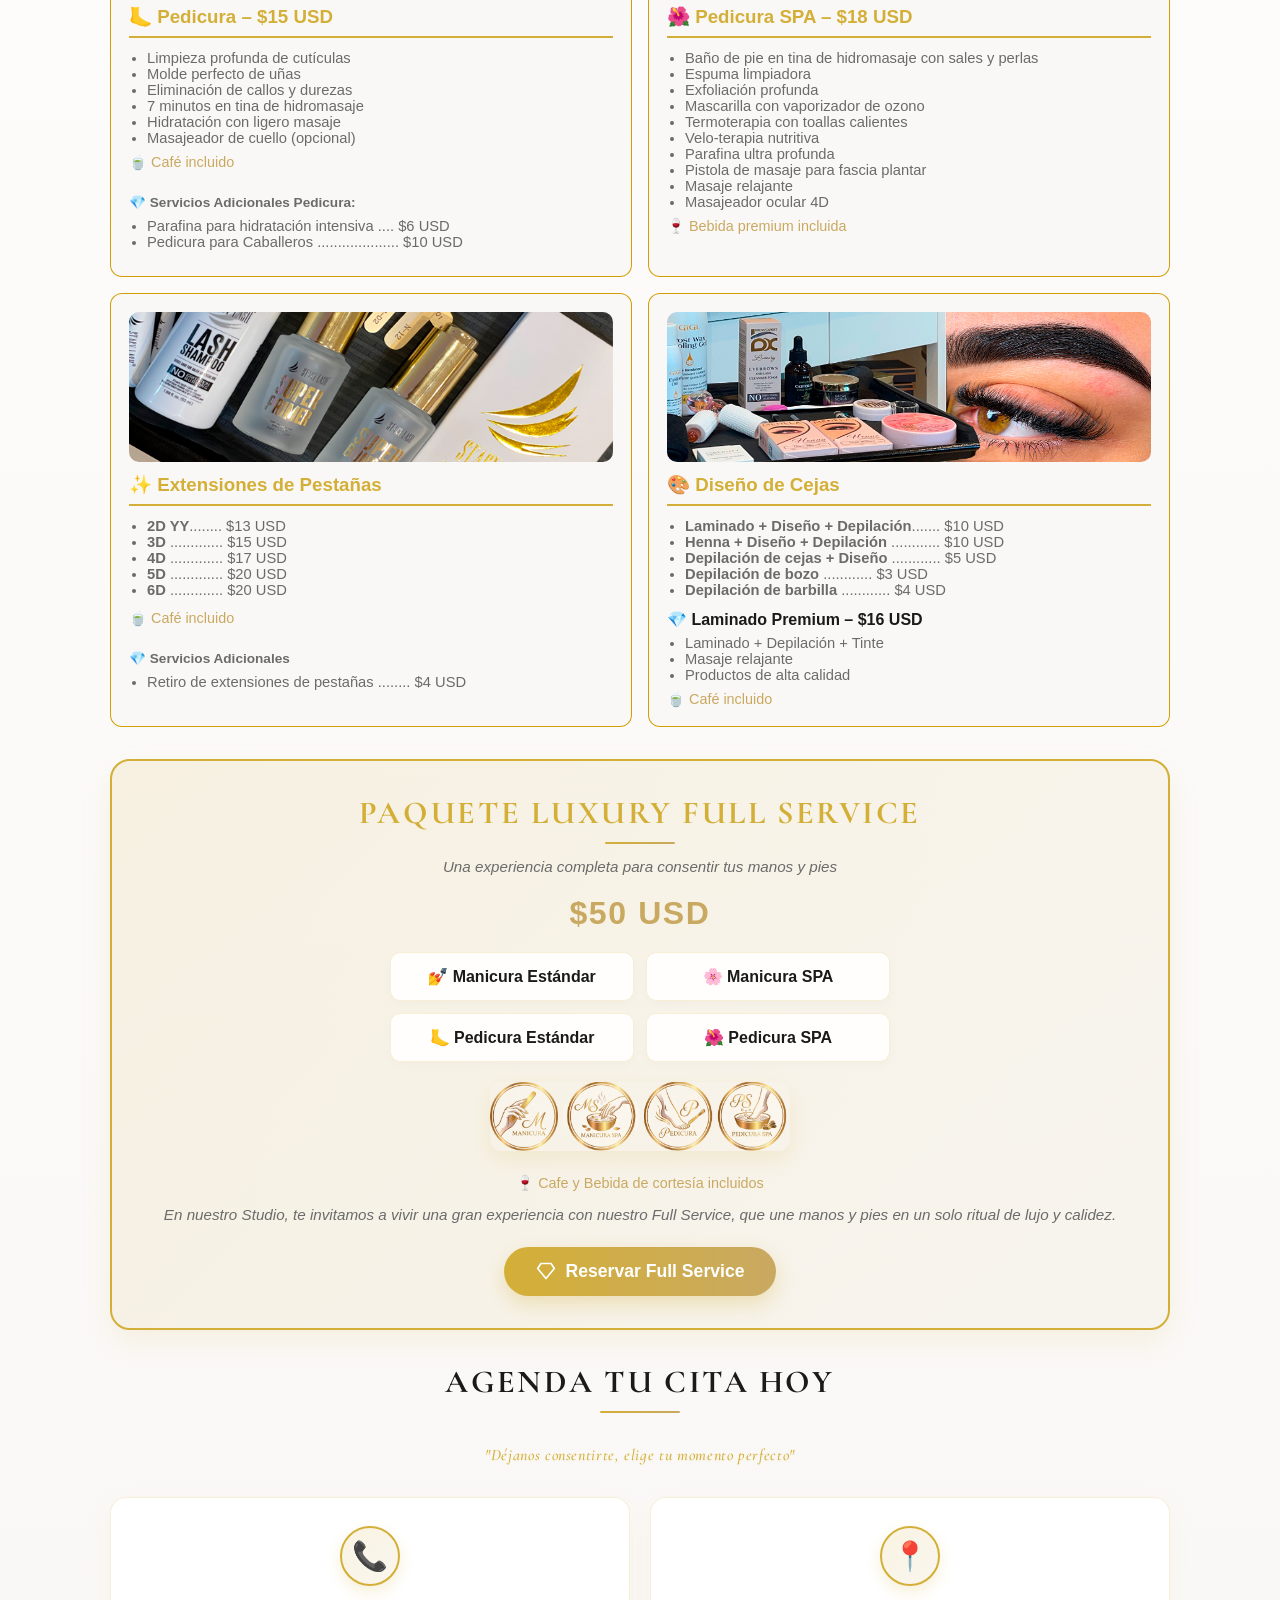
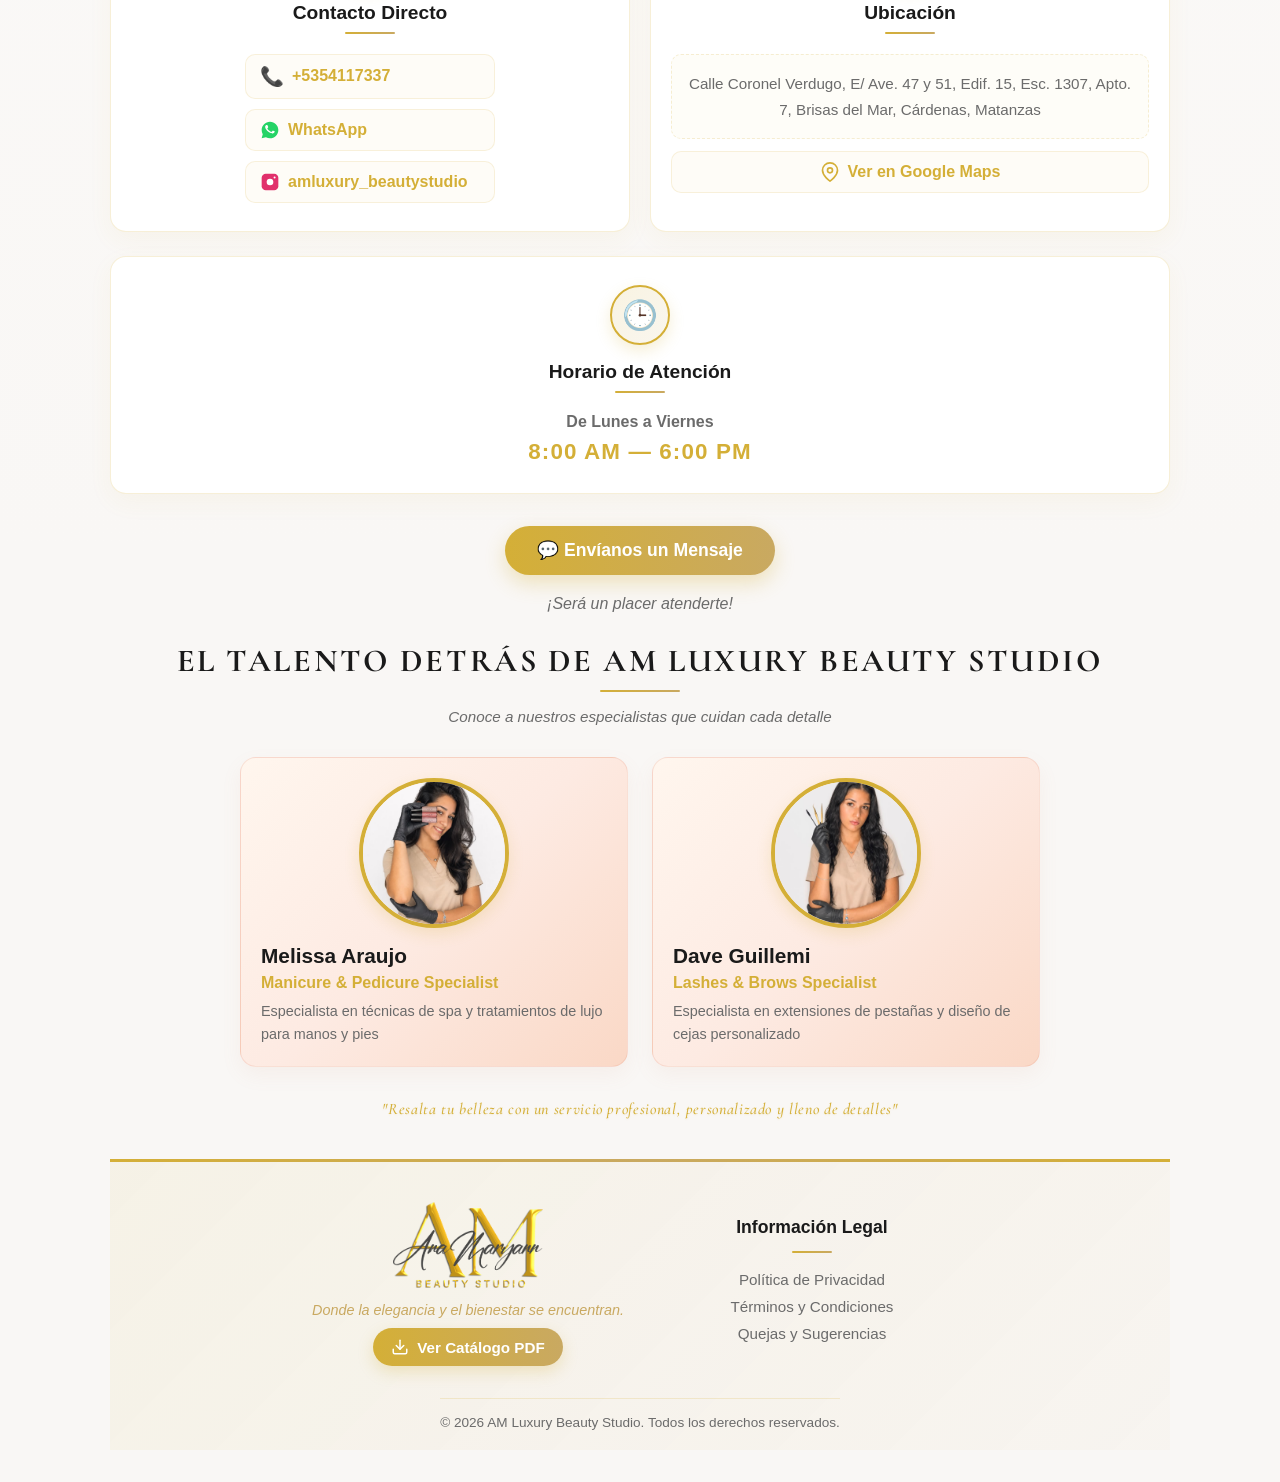
==== commit 3ca1ea0f: "index.html" ====
--- a/index.html
+++ b/index.html
@@ -1080,6 +1080,8 @@
             <li><strong>Laminado + Diseño + Depilación</strong>....... $10 USD</li>
             <li><strong>Henna + Diseño + Depilación</strong> ............ $10 USD</li>
             <li><strong>Depilación de cejas + Diseño</strong> ............ $5 USD</li>
+            <li><strong>Depilación de bozo</strong> ............ $3 USD</li>
+            <li><strong>Depilación de barbilla</strong> ............ $4 USD</li>
           </ul>
 
           
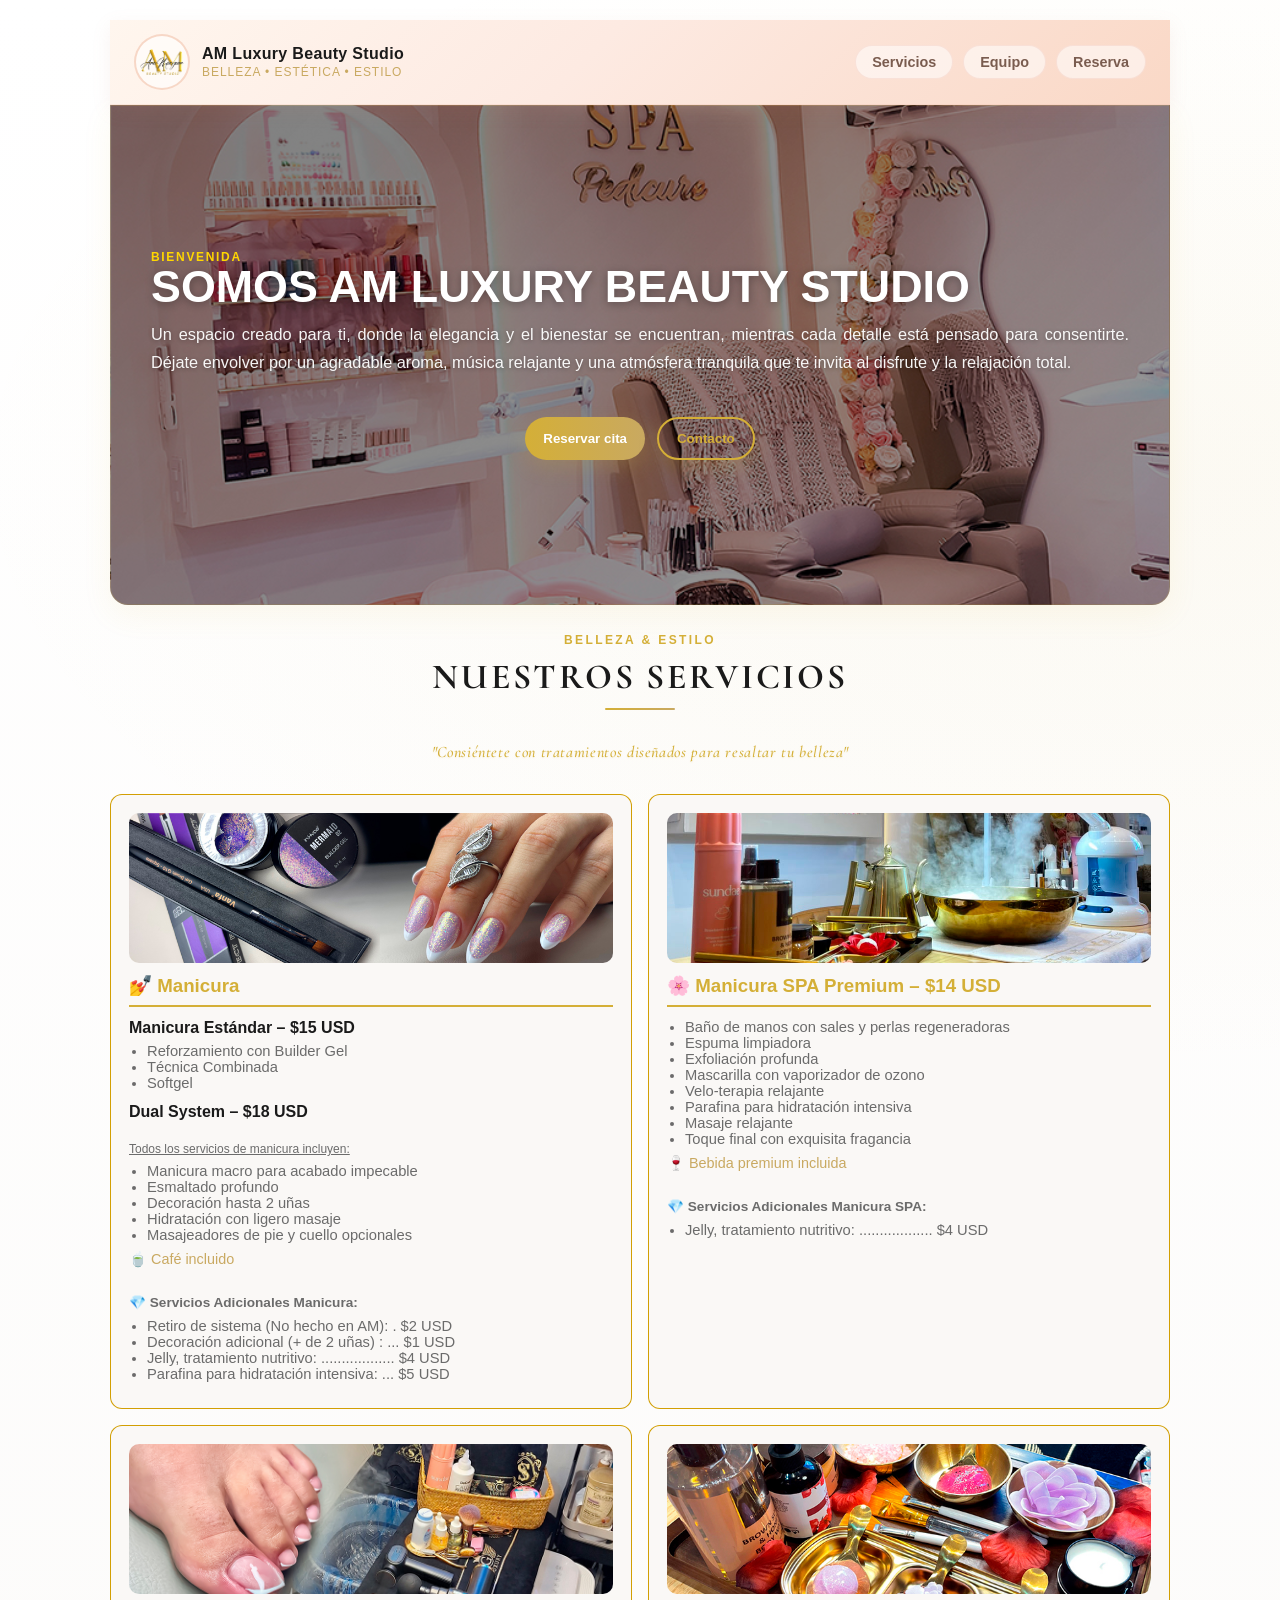
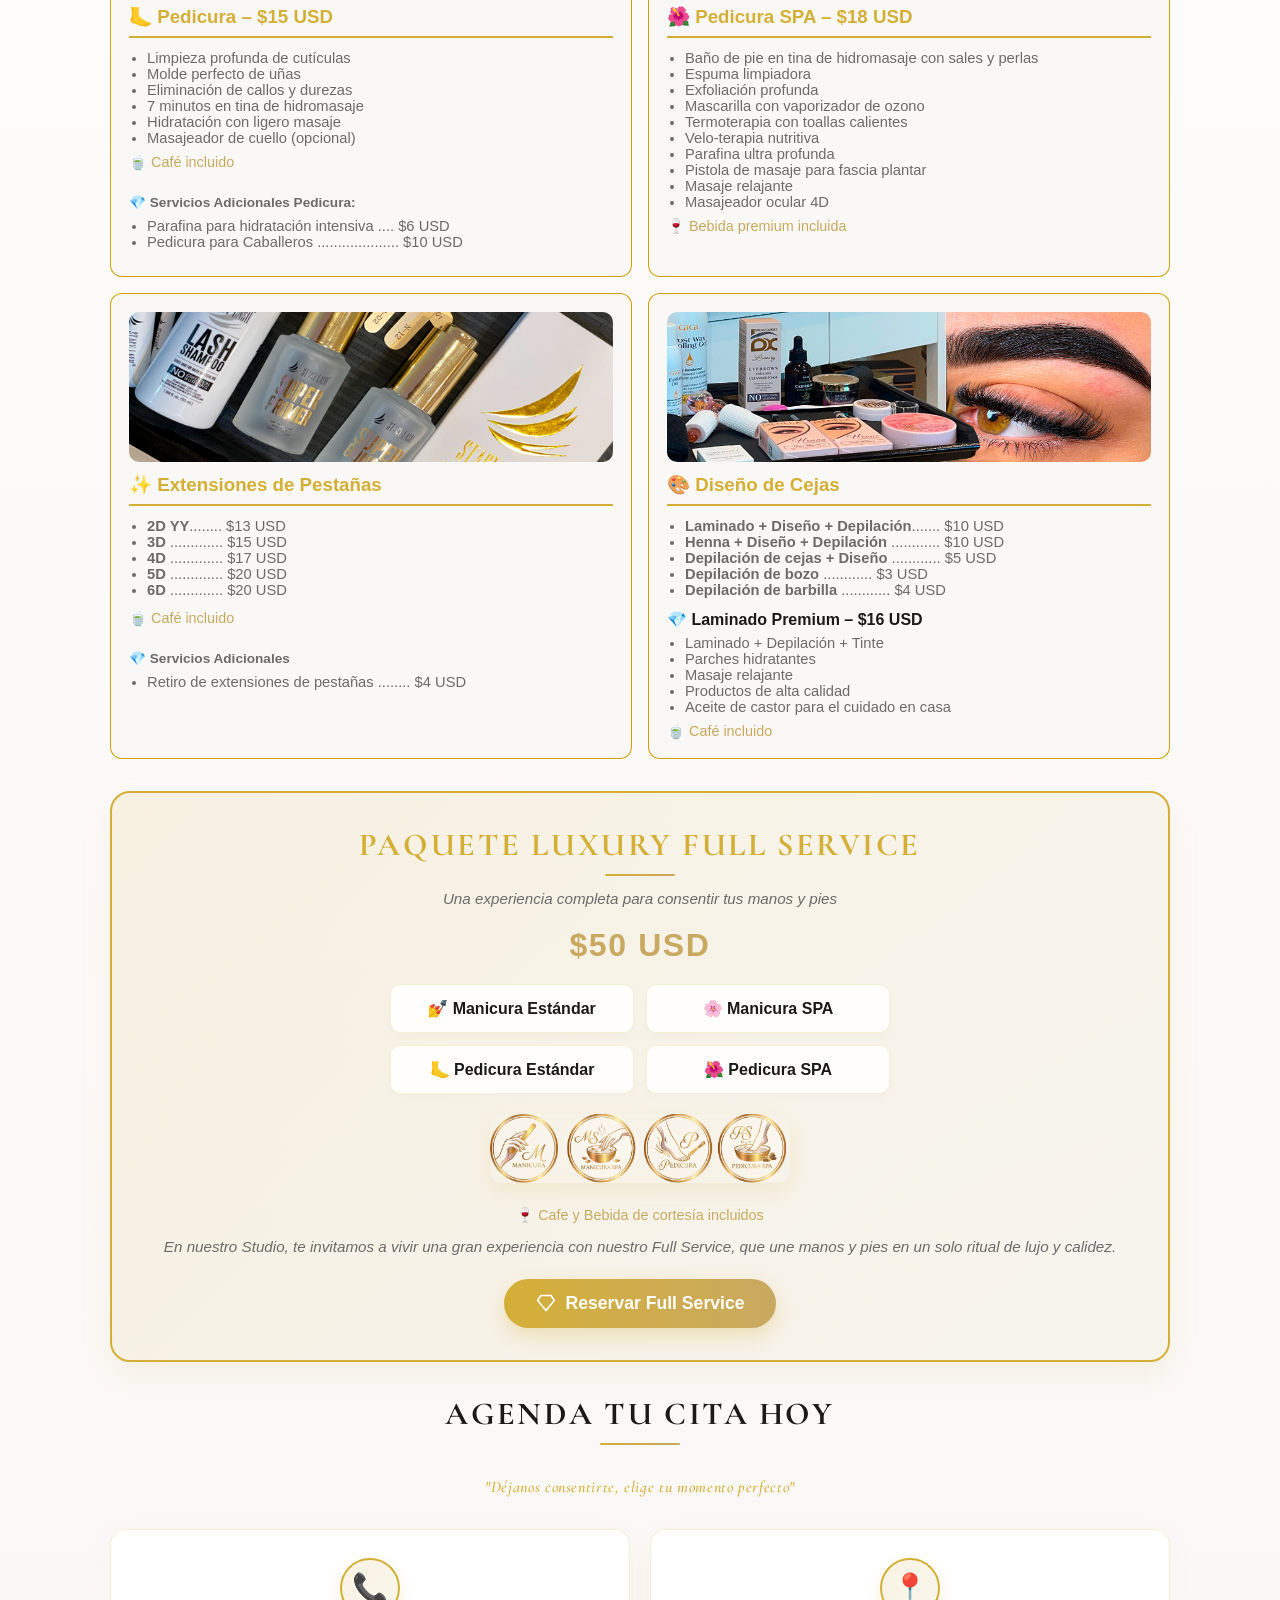
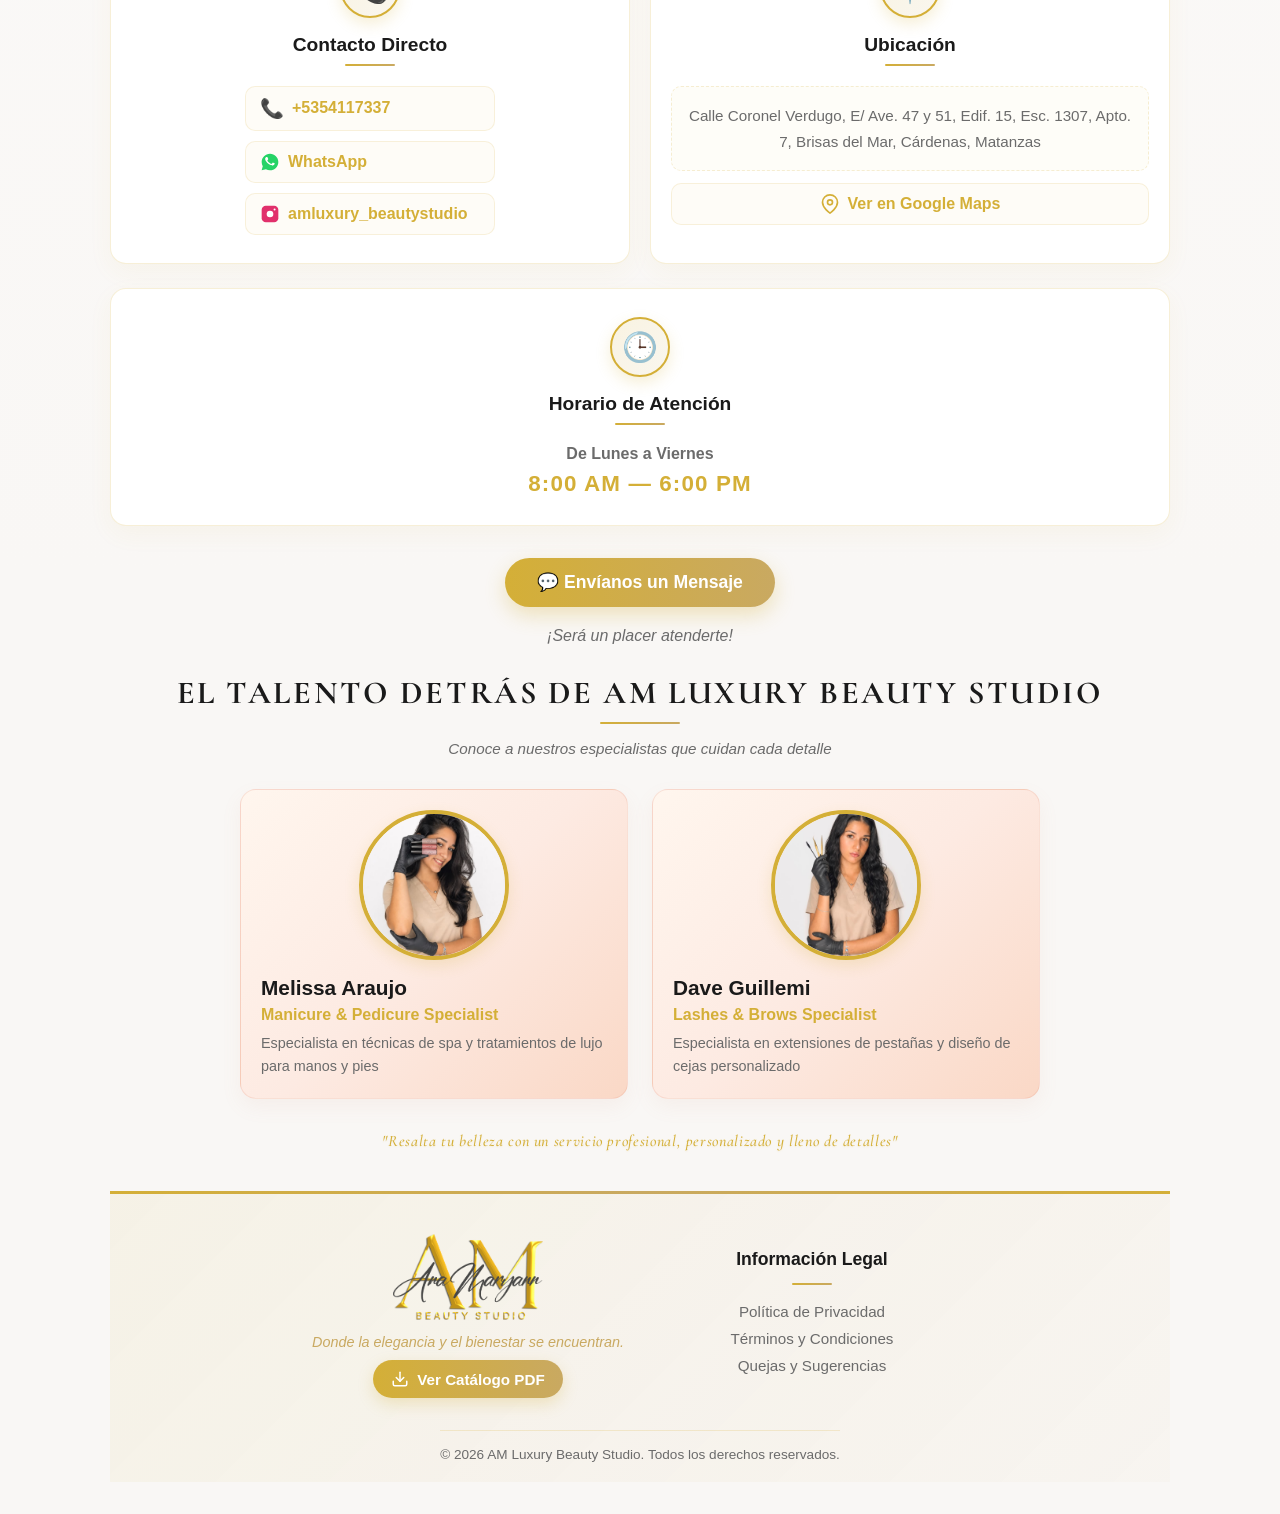
==== commit 39428f0c: "index.html" ====
--- a/index.html
+++ b/index.html
@@ -1088,8 +1088,10 @@
           <div style="font-weight:700;color:#1a1a1a;margin-top:12px">💎 Laminado Premium – $16 USD</div>
           <ul style="margin:6px 0;color:var(--muted);font-size:0.92rem;padding-left:18px">
             <li>Laminado + Depilación + Tinte</li>
+            <li>Parches hidratantes </li>
             <li>Masaje relajante</li>
             <li>Productos de alta calidad</li>
+            <li>Aceite de castor para el cuidado en casa</li>
           </ul>
           <div style="color:var(--gold-2);font-size:0.9rem;margin-top:8px">🍵 Café incluido</div>
         </div>
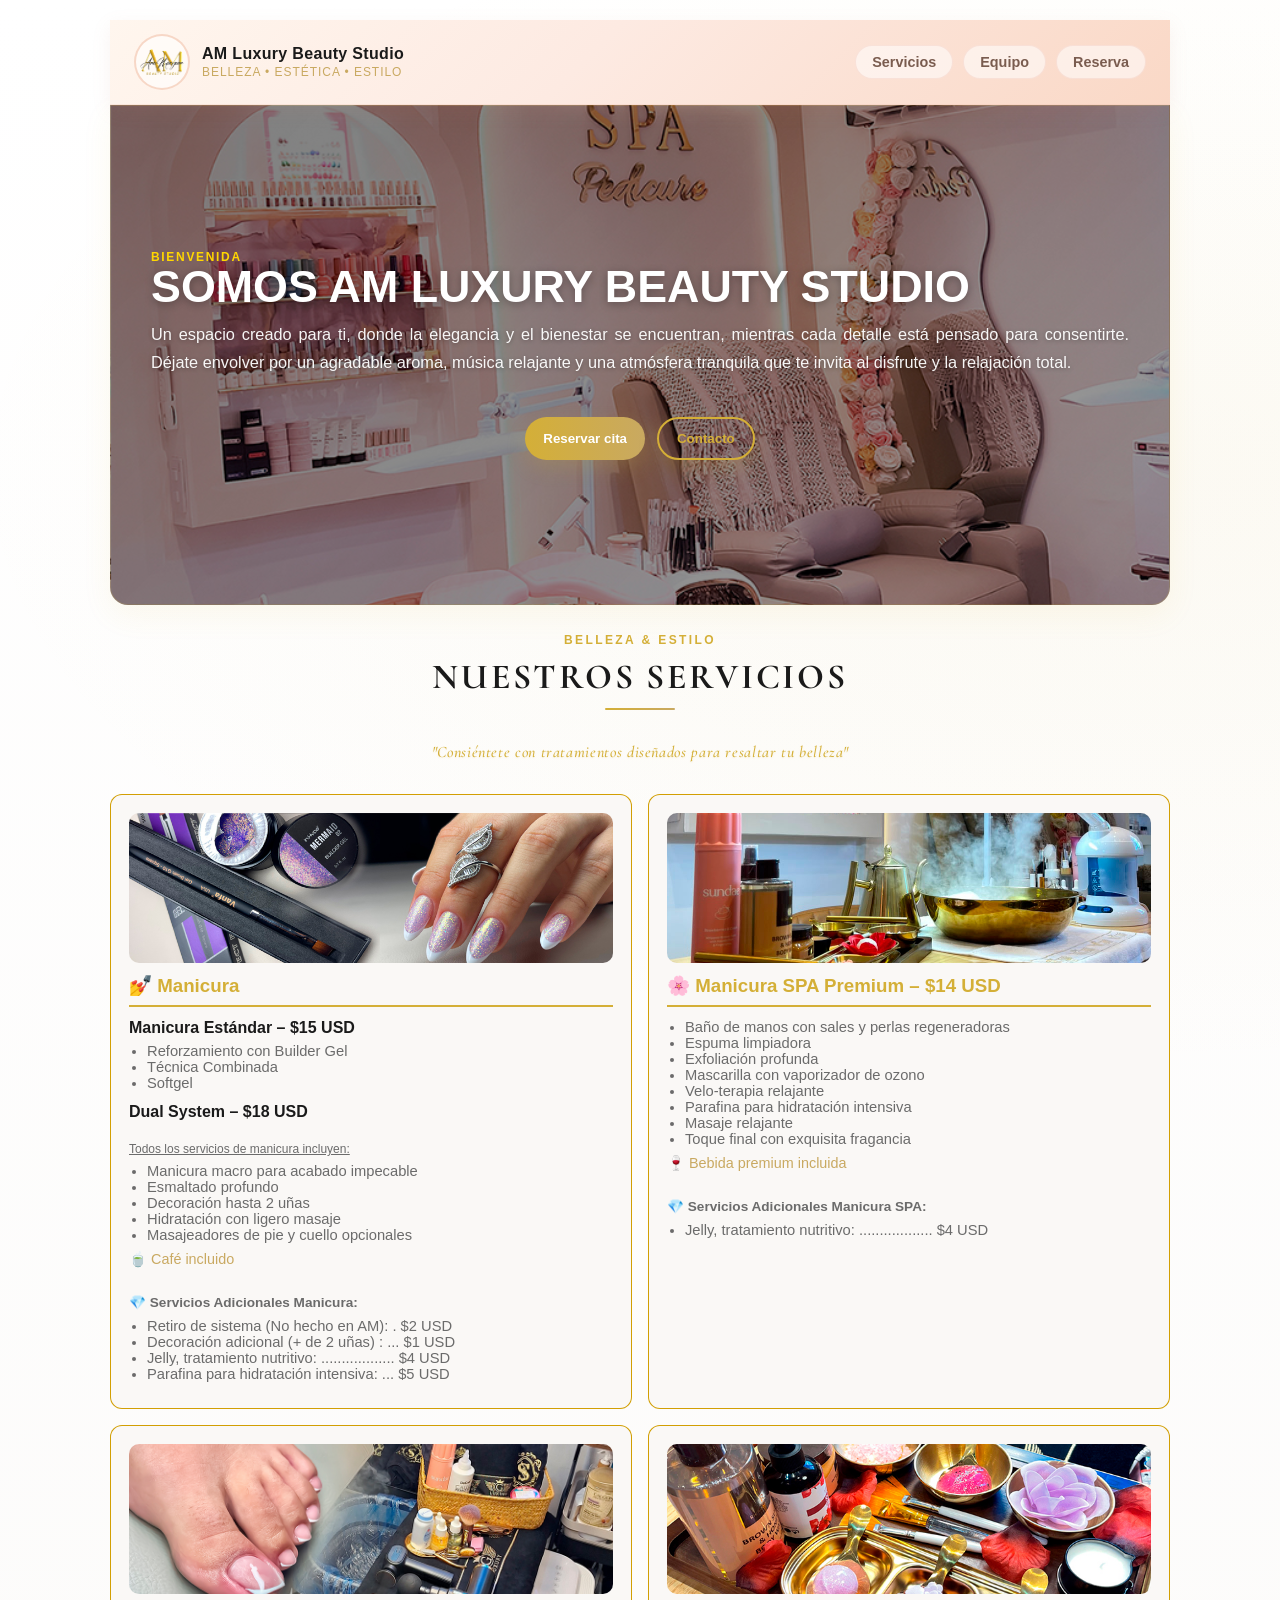
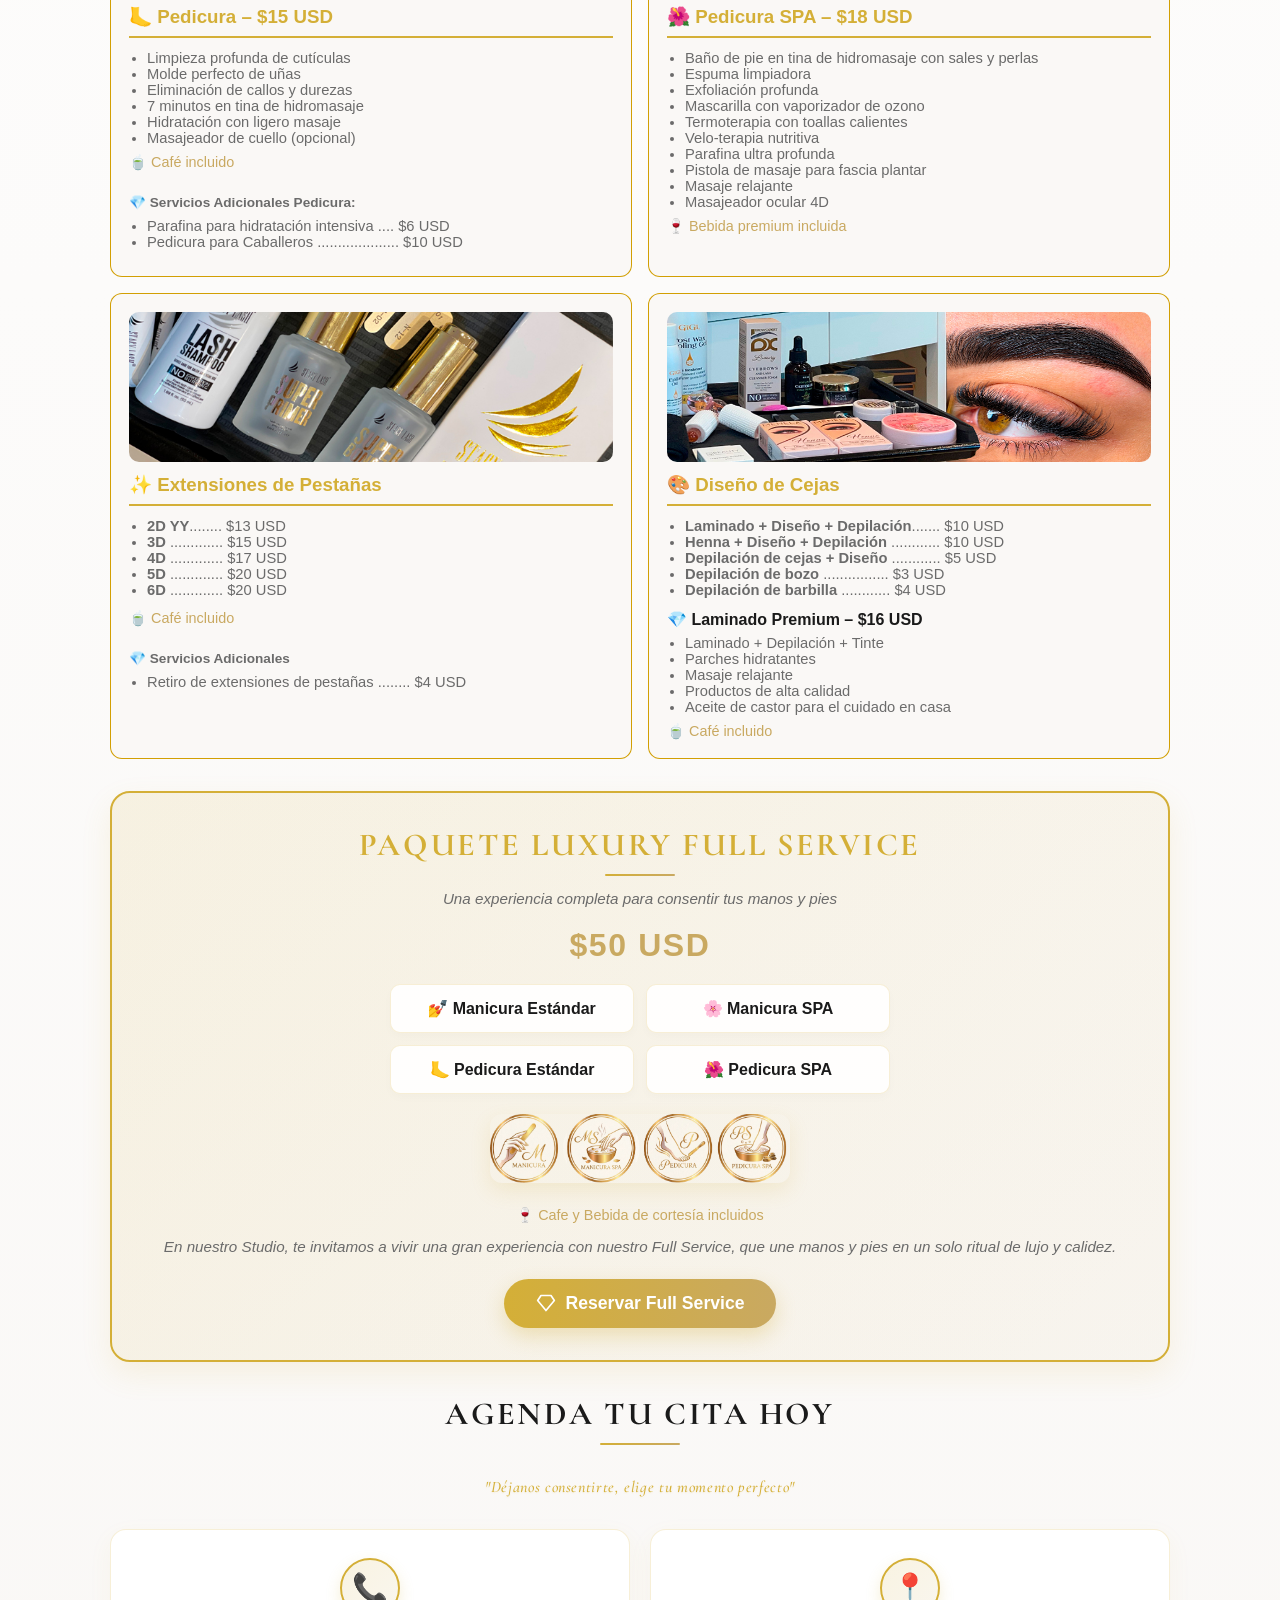
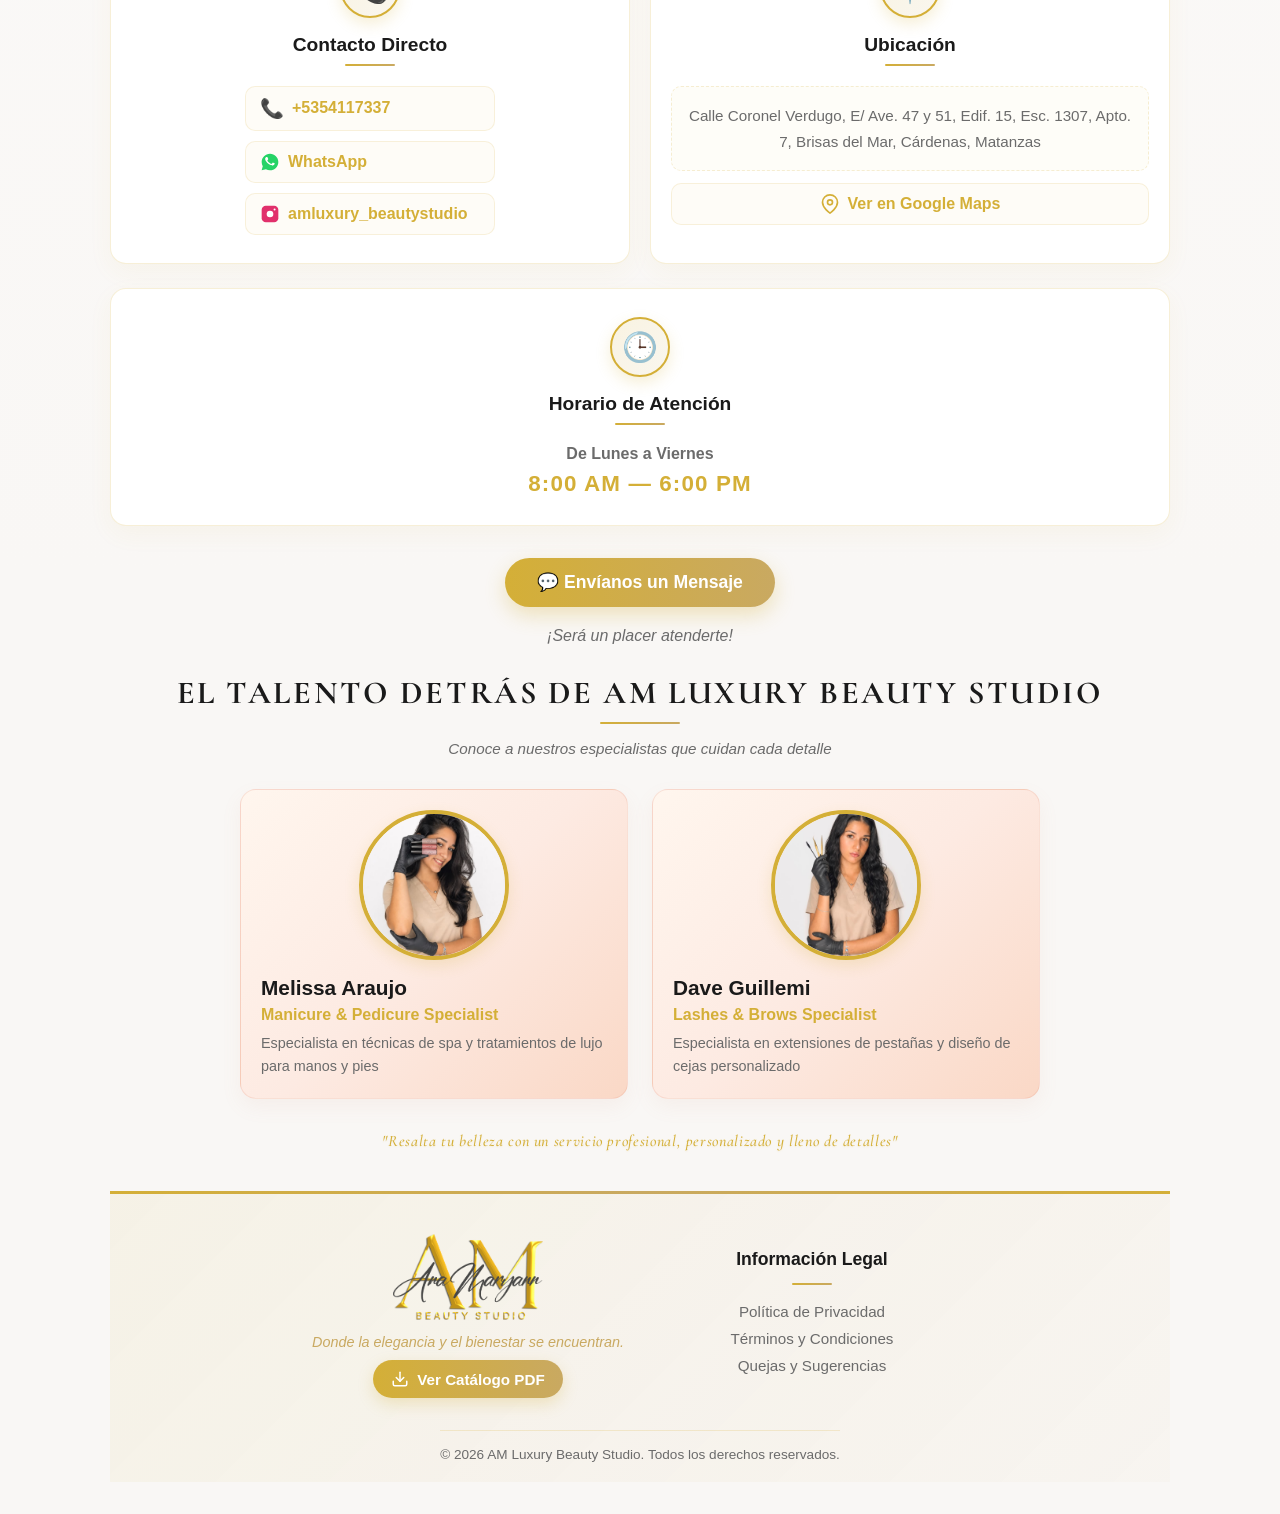
==== commit e026455c: "index.html" ====
--- a/index.html
+++ b/index.html
@@ -1080,7 +1080,7 @@
             <li><strong>Laminado + Diseño + Depilación</strong>....... $10 USD</li>
             <li><strong>Henna + Diseño + Depilación</strong> ............ $10 USD</li>
             <li><strong>Depilación de cejas + Diseño</strong> ............ $5 USD</li>
-            <li><strong>Depilación de bozo</strong> ............ $3 USD</li>
+            <li><strong>Depilación de bozo</strong> ................ $3 USD</li>
             <li><strong>Depilación de barbilla</strong> ............ $4 USD</li>
           </ul>
 
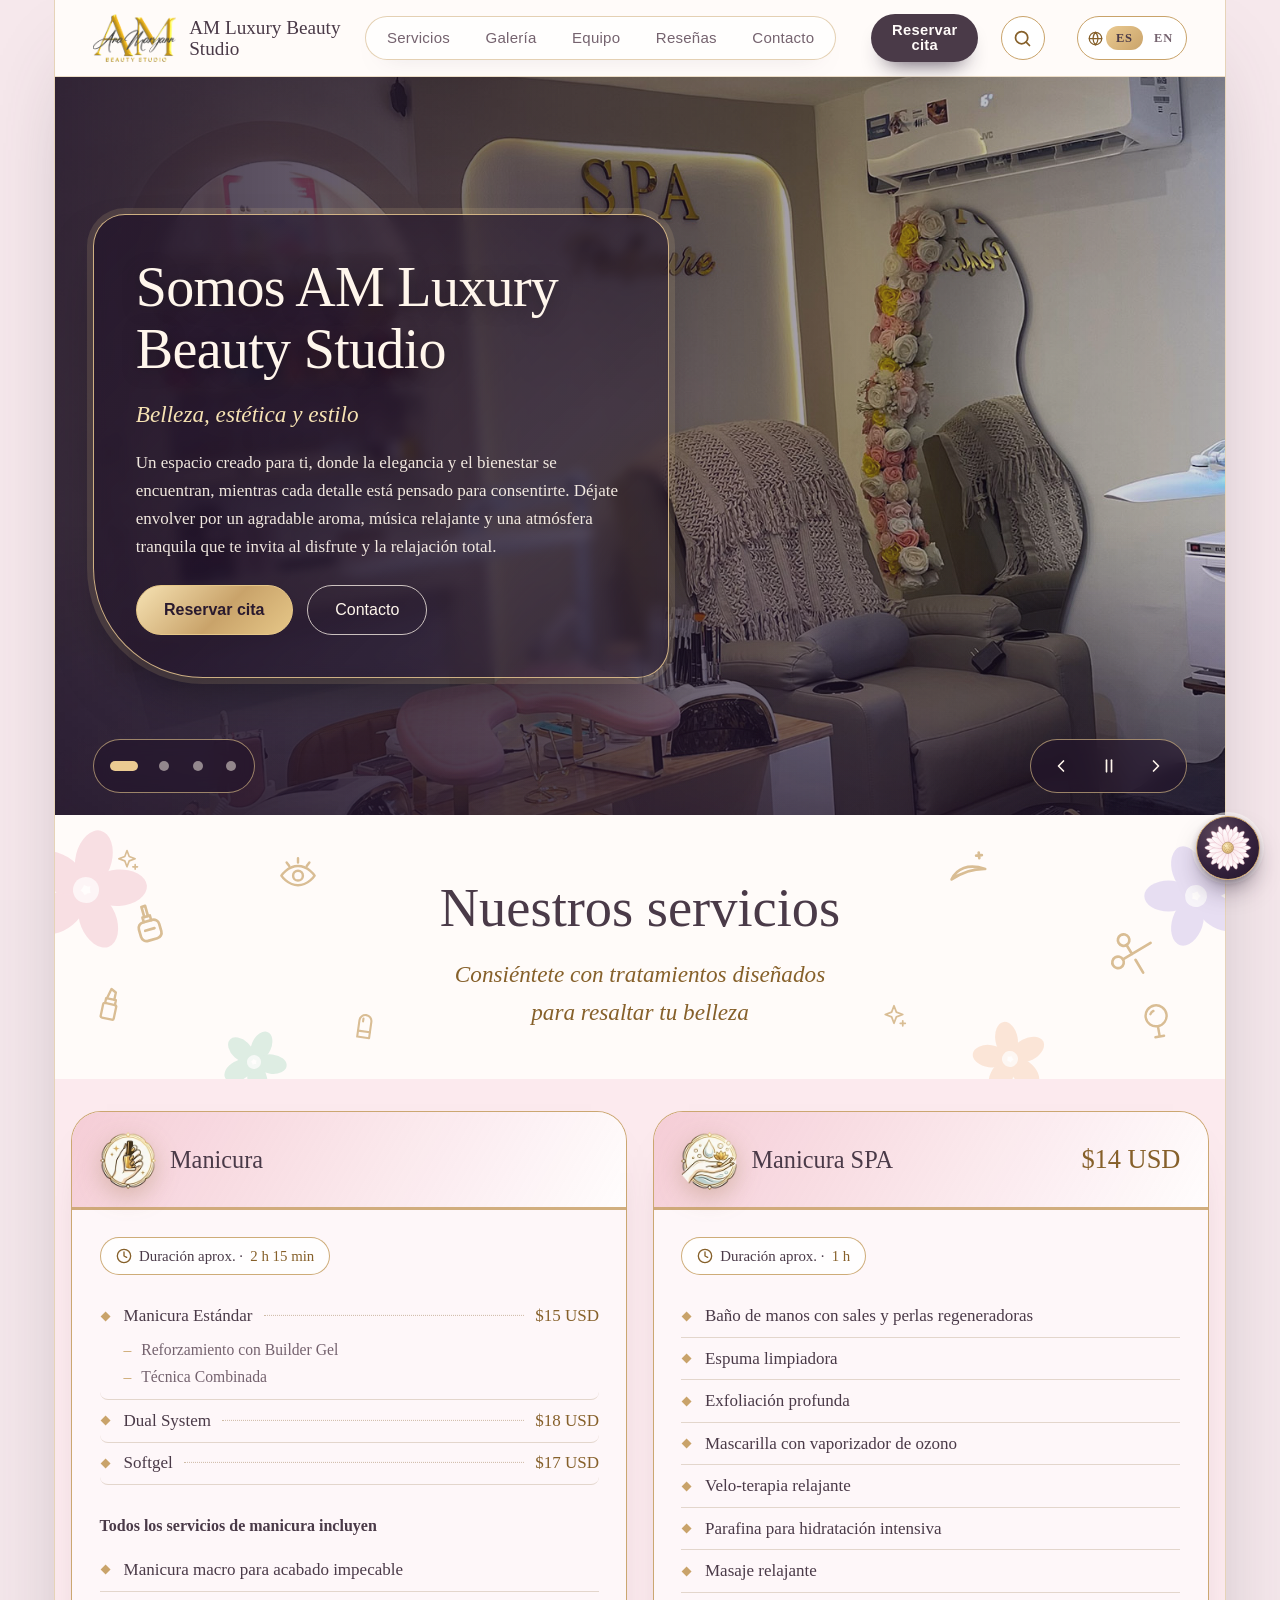
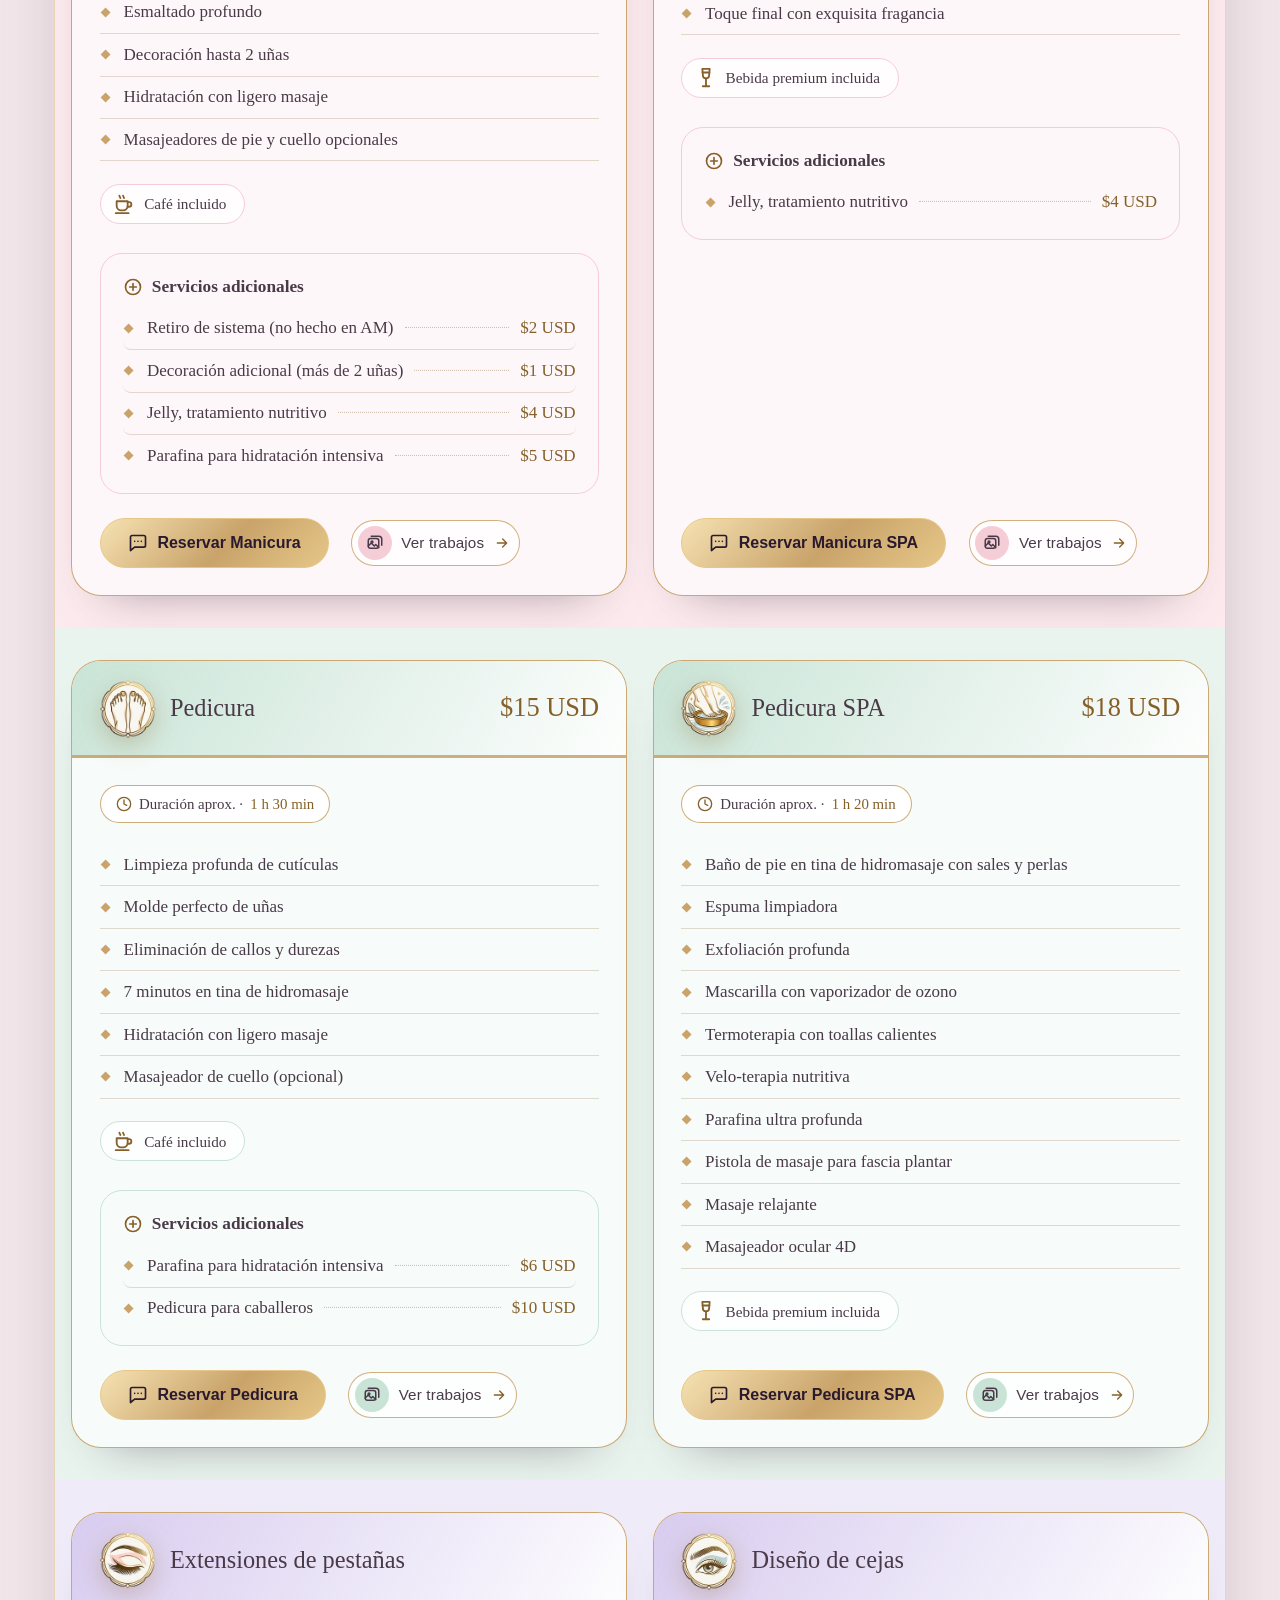
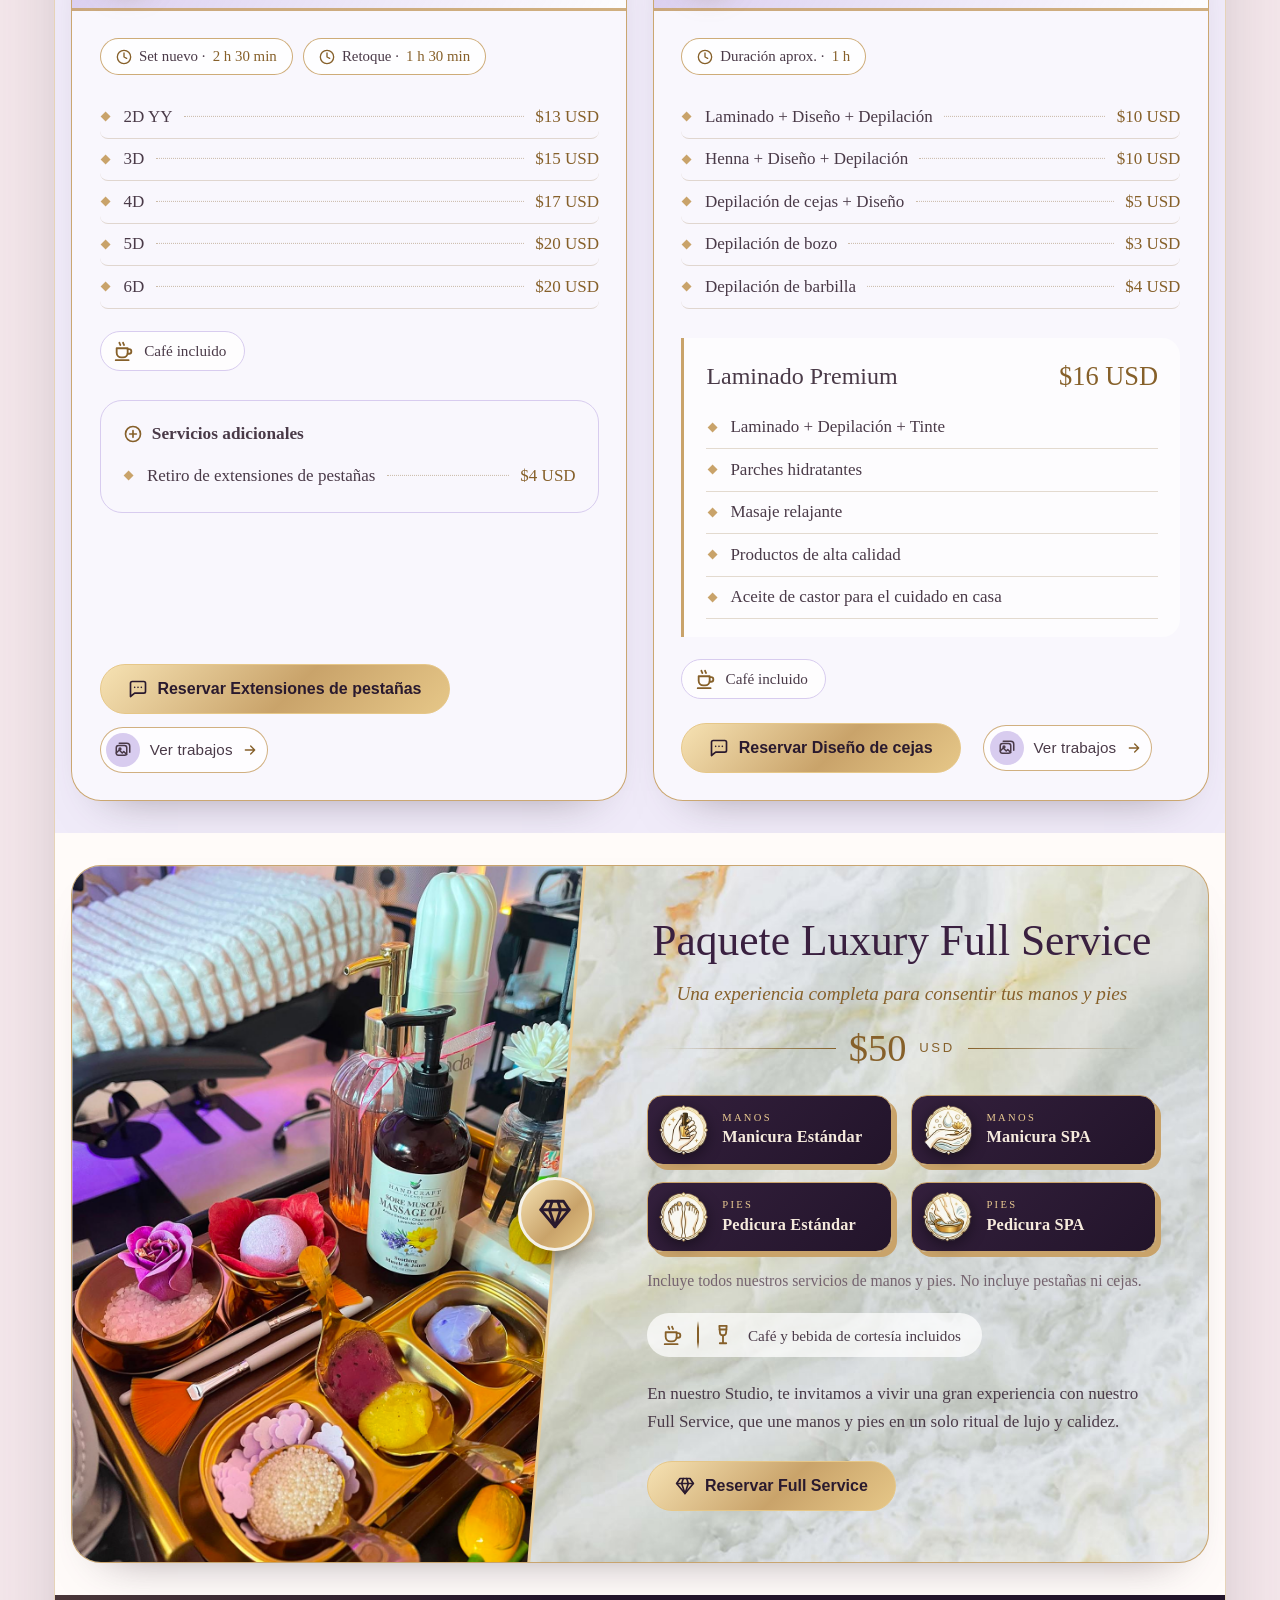
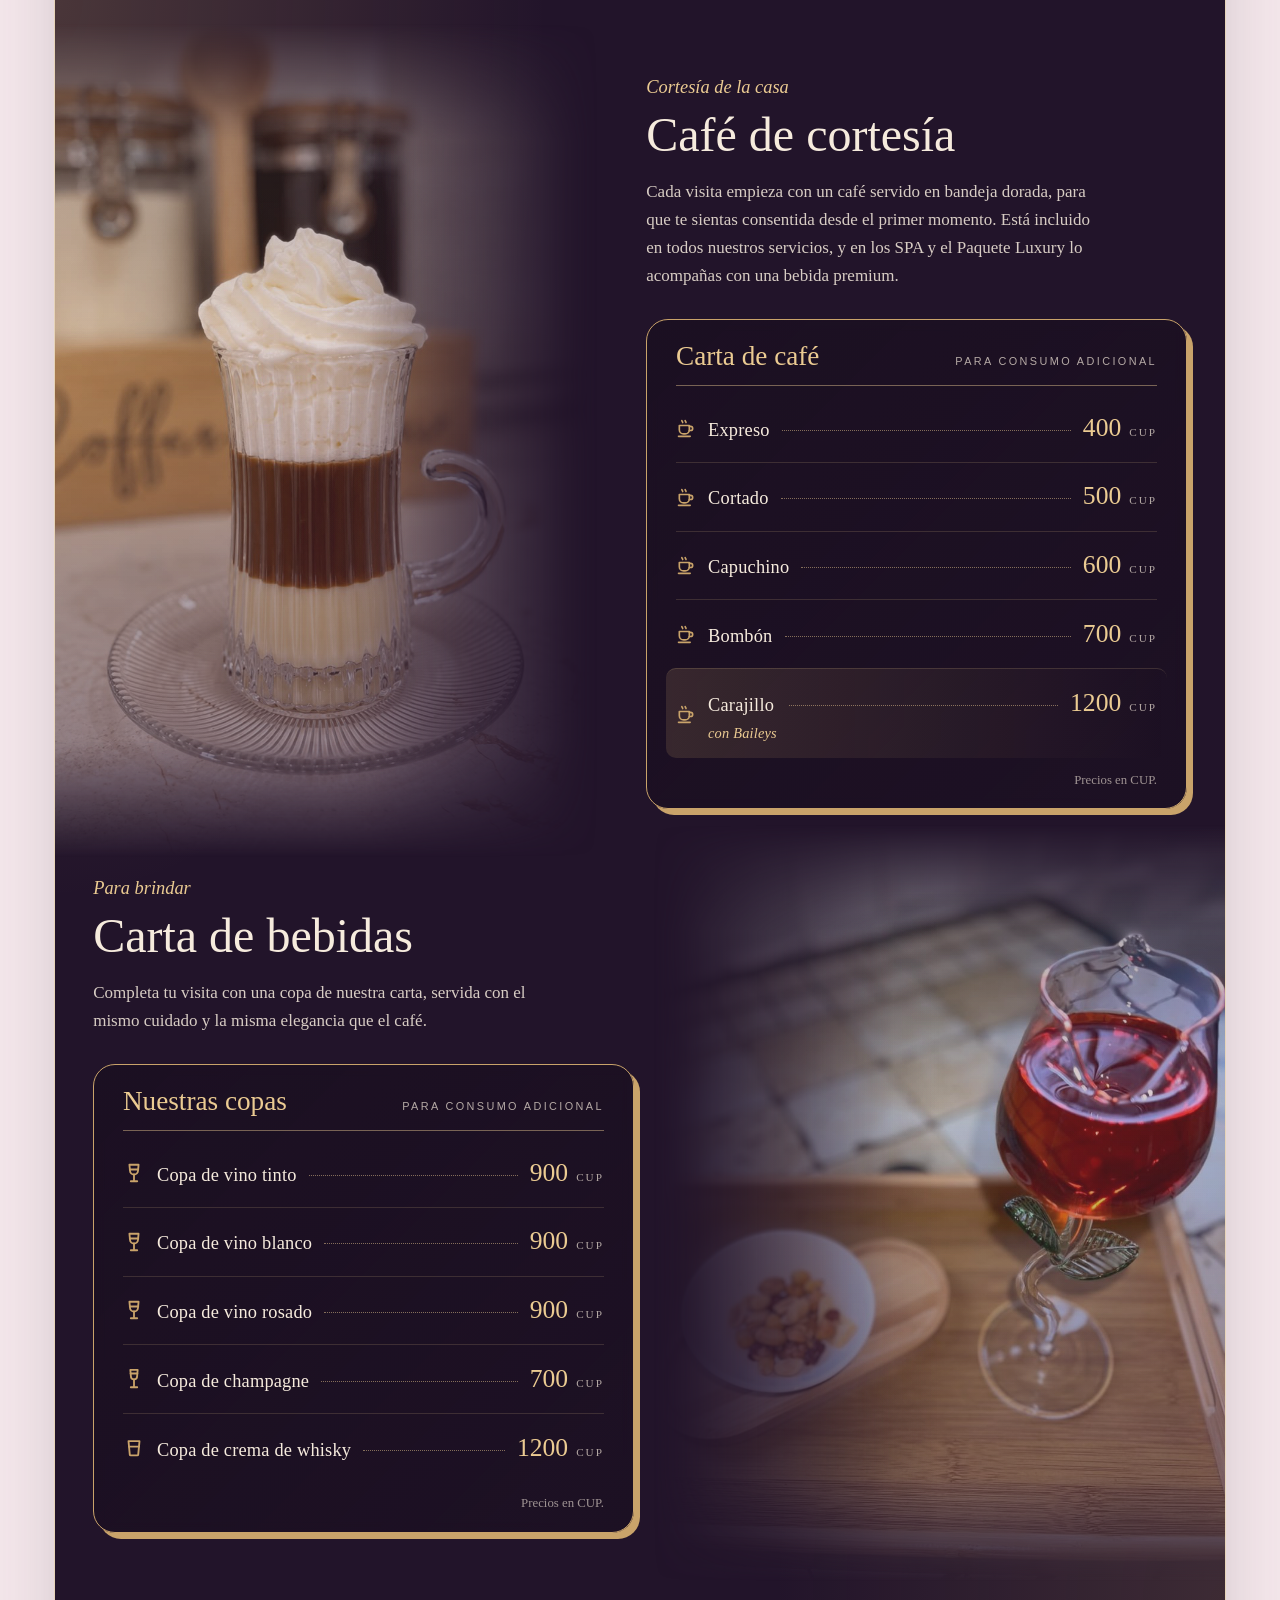
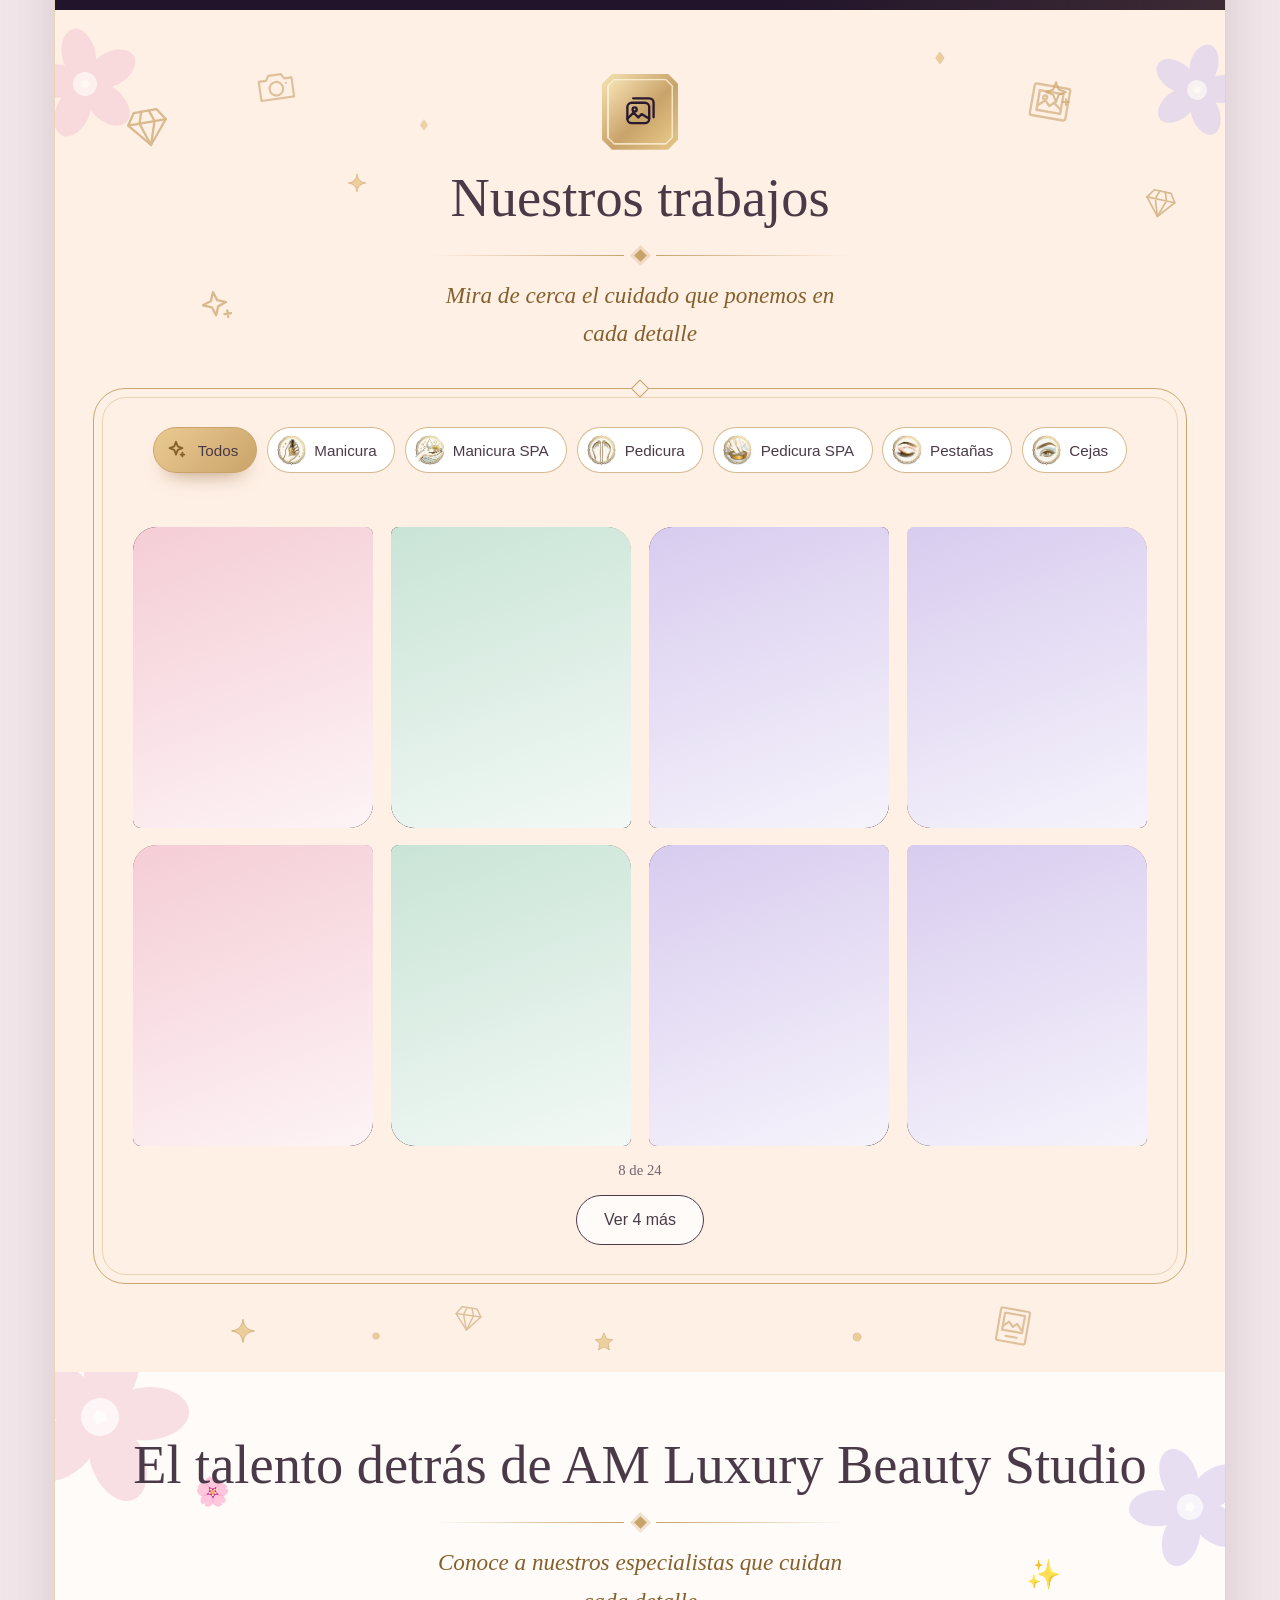
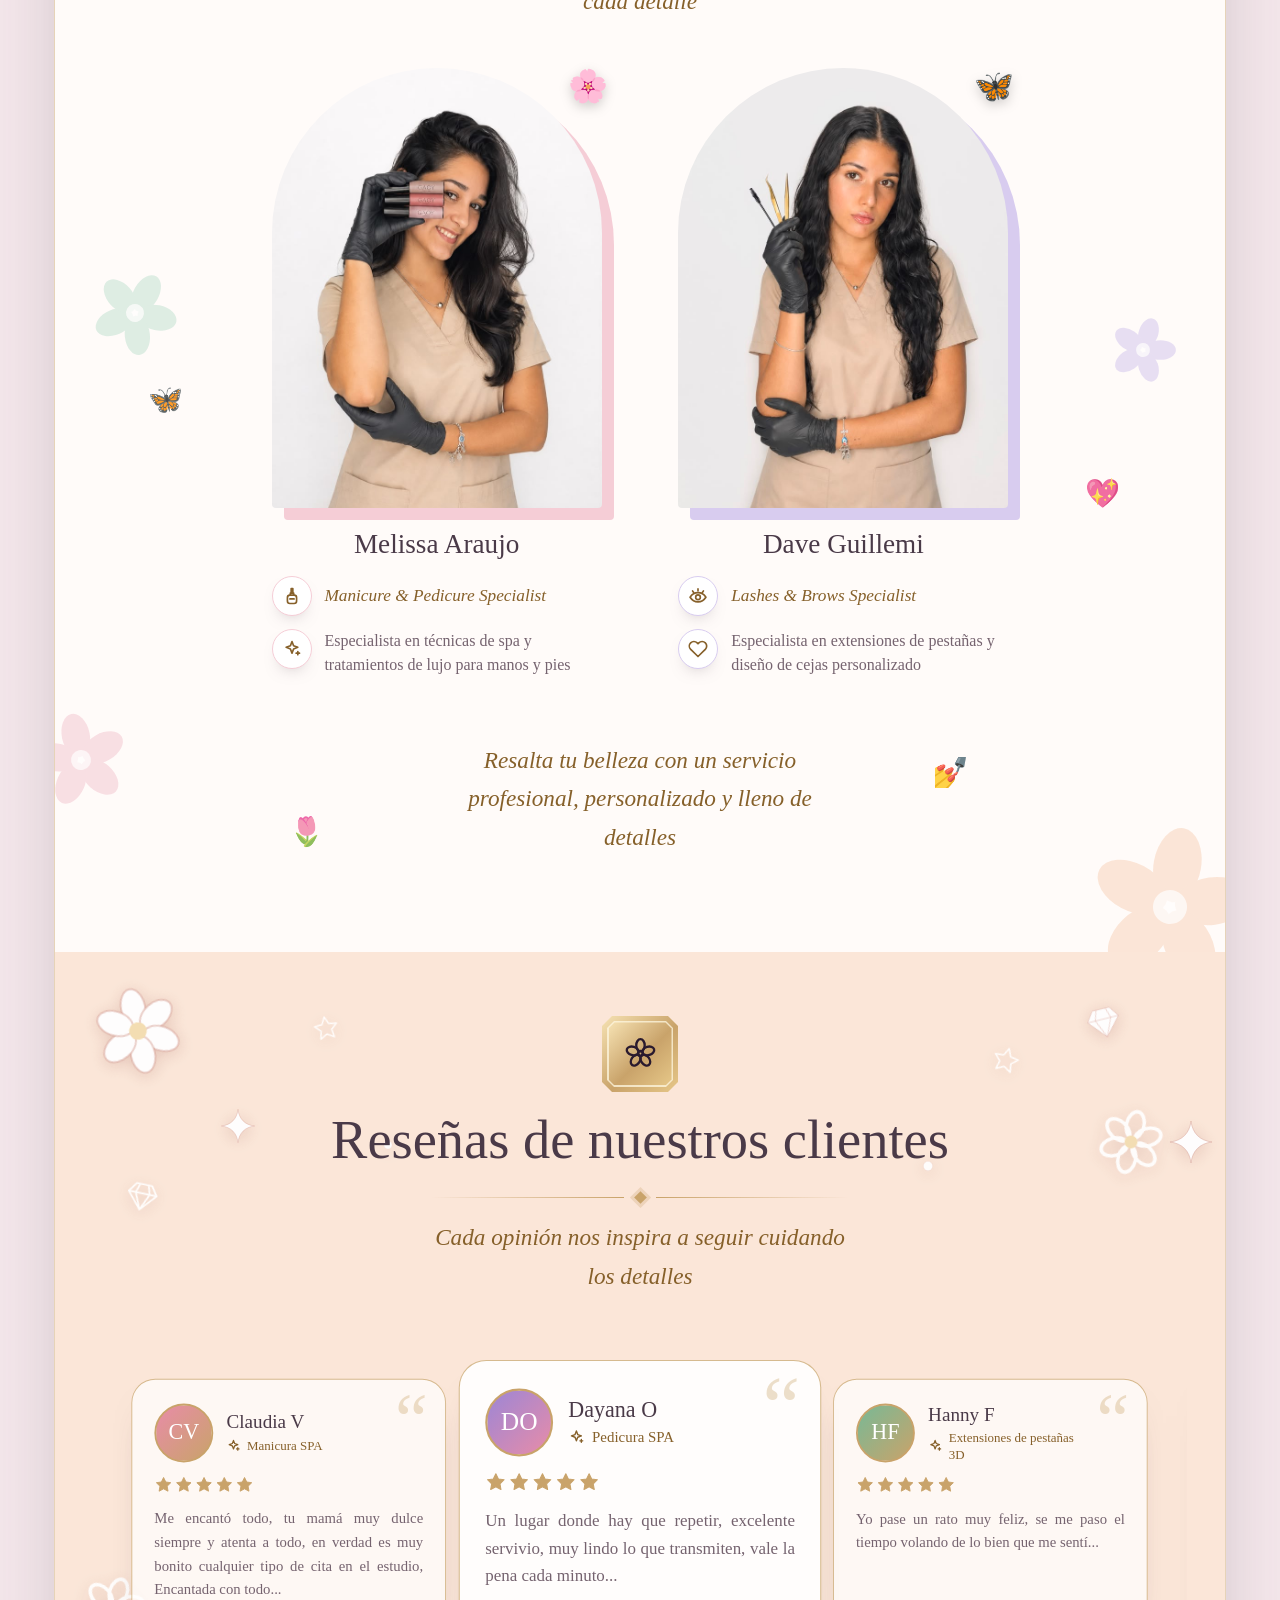
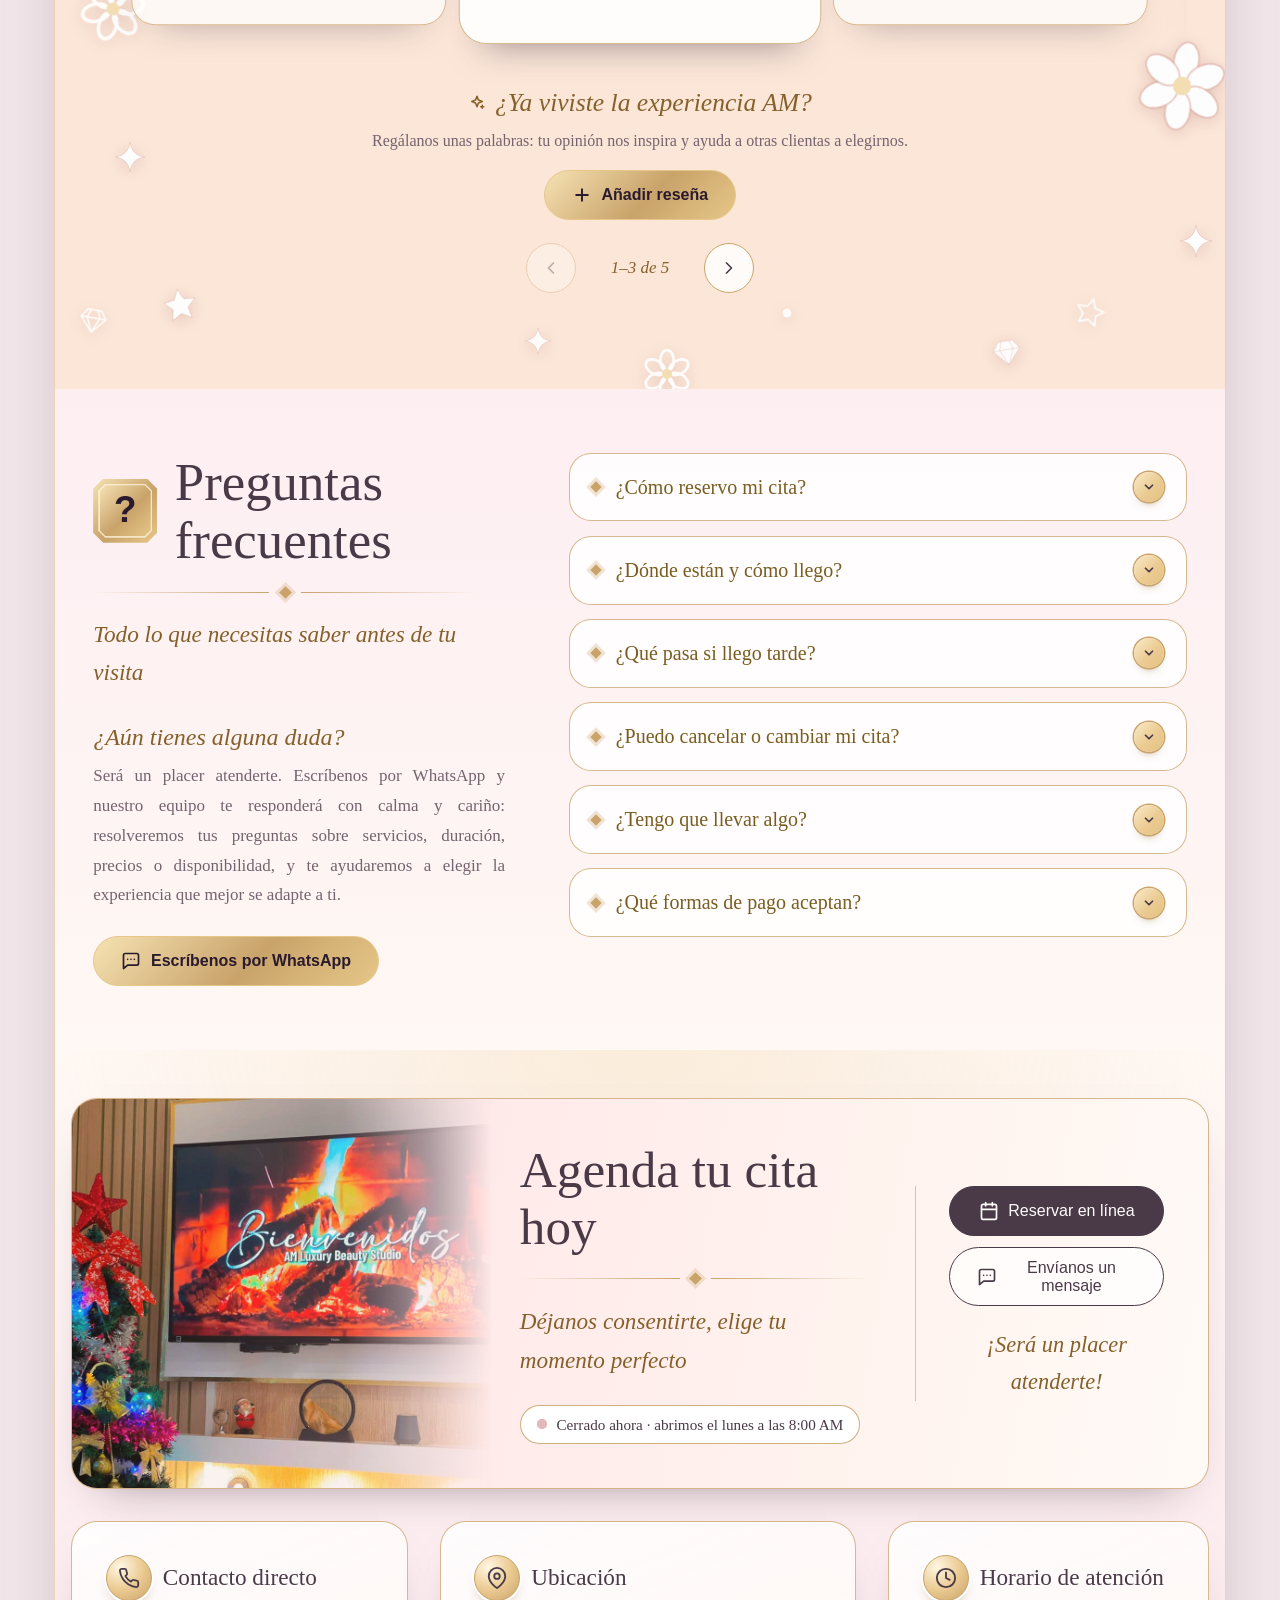
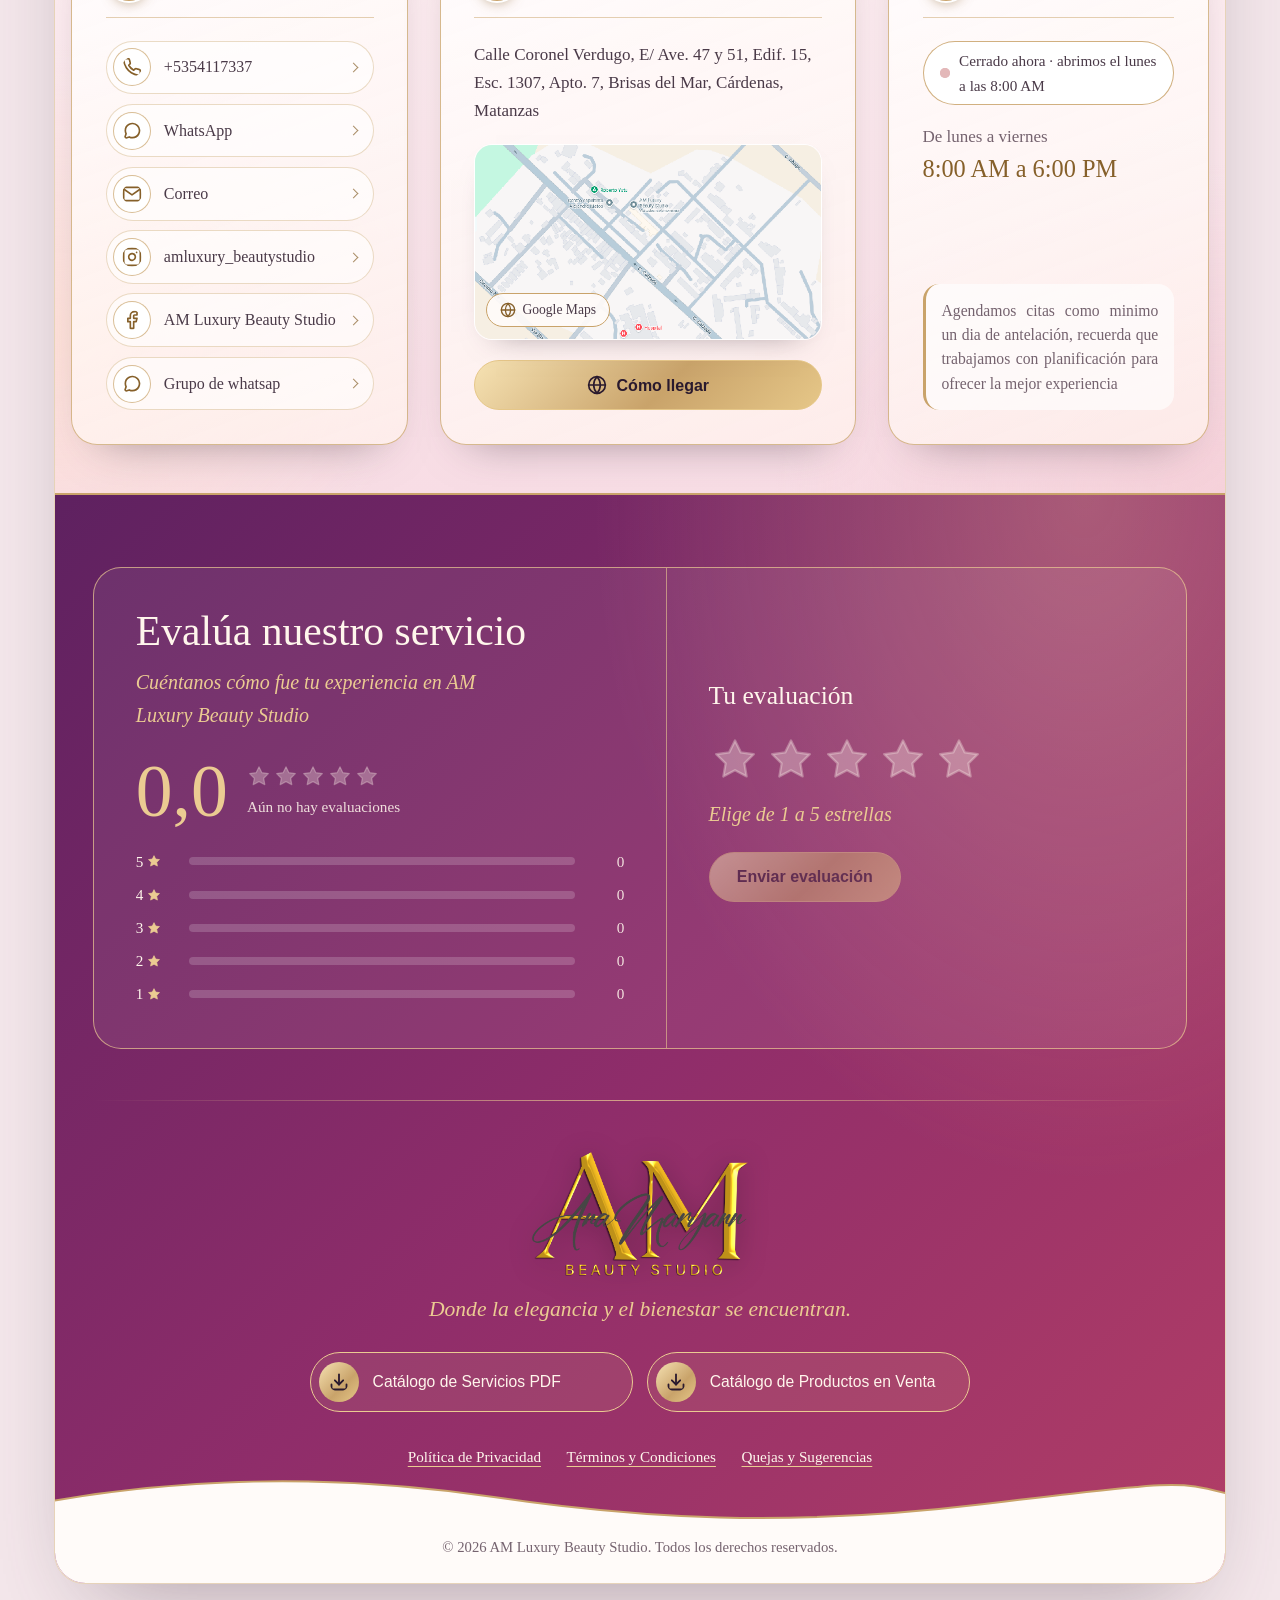
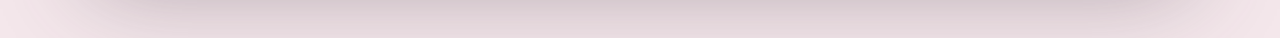
==== commit 8fc3896b: "Add files via upload" ====
--- a/index.html
+++ b/index.html
@@ -1,1317 +1,1086 @@
-<!DOCTYPE html>
-<html lang="es">
-<head>
-  <meta charset="utf-8" />
-  <meta name="viewport" content="width=device-width,initial-scale=1" />
-
-  <meta property="og:title" content="AM Luxury Beauty Studio">
-  <meta property="og:description" content="Un espacio creado para ti, donde la elegancia y el bienestar se encuentran, mientras cada detalle está pensado para consentirte. Déjate envolver por un agradable aroma, música relajante y una atmósfera tranquila que te invita al disfrute y la relajación total.">
-  <meta property="og:url" content="https://am-beauty-studio.github.io/luxury/">
-  <meta property="og:image" content="https://am-beauty-studio.github.io/luxury/img/salon1.jpg">
-  
-  <title>AM Luxury Beauty Studio</title>
-  <script>
-    document.getElementById('anio').textContent = new Date().getFullYear();
-</script>
-
-
-  <style>
-    @import url('https://fonts.googleapis.com/css2?family=Cormorant+Infant:wght@500;600&display=swap');
-    :root{
-      --bg:#f9f7f5;
-      --panel:#ffffff;
-      --gold-1:#D4AF37;
-      --gold-2:#C9A961;
-      --muted:#6b6b6b;
-      --card:#faf8f6;
-      --radius:14px;
-      font-family: "Segoe UI", Tahoma, Geneva, Verdana, sans-serif;
-    }
-    *{box-sizing:border-box}
-    body{
-      margin:0;
-      min-height:100vh;
-      display:flex;
-      flex-direction:column;
-      background: radial-gradient(1200px 600px at 90% 10%, rgba(212,175,55,0.06), transparent),
-                 linear-gradient(180deg,#ffffff,#f9f7f5 80%);
-      color:var(--muted);
-      padding:0
-    }
-    .container{
-      width:min(95vw,1100px);
-      margin:0 auto;
-      padding:32px 20px;
-      padding-top:20px
-    }
-    header{
-      display:flex;
-      justify-content:space-between;
-      align-items:center;
-      gap:16px;
-      position:sticky;
-      top:0;
-      z-index:100;
-      background:linear-gradient(180deg,#ede9e1,#e8e3d9);
-      padding:12px 20px;
-      margin:0;
-      width:100%;
-      box-shadow:0 4px 12px rgba(212,175,55,0.08);
-      border-bottom:1px solid rgba(212,175,55,0.12)
-    }
-    .brand{display:flex;align-items:center;gap:12px;flex-shrink:0}
-    .logo{
-      width:56px;height:56px;
-      object-fit:contain;
-      background:transparent;
-      flex-shrink:0
-    }
-    .brand > div:nth-child(2){
-      display:flex;
-      flex-direction:column;
-      min-width:0
-    }
-    .brand > div:nth-child(2) > div:nth-child(1){
-      font-weight:900;
-      color:#1a1a1a;
-      font-size:1rem;
-      white-space:nowrap
-    }
-    .brand > div:nth-child(2) > div:nth-child(2){
-      font-size:0.75rem;
-      color:var(--gold-2);
-      white-space:nowrap
-    }
-    nav{
-      display:flex;
-      gap:14px;
-      flex-wrap:wrap;
-      justify-content:flex-end
-    }
-    nav a{
-      color:#333;
-      text-decoration:none;
-      font-weight:700;
-      font-size:0.95rem;
-      white-space:nowrap
-    }
-    .hero{
-      background:linear-gradient(135deg,rgba(0,0,0,0.5),rgba(0,0,0,0.4)),url('img/salon1.jpg') center/cover;
-      border:1px solid rgba(212,175,55,0.18);
-      padding:60px 40px;
-      border-radius:0 0 18px 18px;
-      display:grid;
-      grid-template-columns:1fr;
-      gap:24px;
-      align-items:center;
-      justify-items:start;
-      box-shadow:0 10px 30px rgba(212,175,55,0.08);
-      margin-top:0px;
-      min-height:500px
-    }
-    .hero > div{
-      color:#fff;
-      z-index:1
-    }
-    .hero h1{
-      color:#fff;
-      text-shadow:0 2px 8px rgba(0,0,0,0.3)
-    }
-    .hero p.lead{
-      color:rgba(255,255,255,0.95);
-      text-shadow:0 1px 4px rgba(0,0,0,0.3)
-    }
-    .hero .eyebrow{
-      color:#ffd700
-    }
-    h1{margin:0;color:#1a1a1a;font-size:clamp(1.6rem,3.8vw,2.8rem);line-height:1}
-    p.lead{margin:12px 0;color:var(--muted);font-size:1.02rem; text-align:justify; line-height:1.7}
-    .eyebrow{
-      margin:0;color:var(--gold-1);letter-spacing:0.14em;text-transform:uppercase;font-weight:800;font-size:0.75rem
-    }
-    .ctas{display:flex;gap:12px;flex-wrap:wrap;margin-top:40px;justify-content:center}
-    .btn{
-      background:linear-gradient(90deg,var(--gold-1),var(--gold-2));color:#fff;padding:12px 18px;border-radius:999px;border:none;font-weight:800;cursor:pointer;box-shadow:0 8px 20px rgba(212,175,55,0.2)
-    }
-    .btn.secondary{background:transparent;border:2px solid var(--gold-1);color:var(--gold-1);font-weight:800}
-    .card{background:var(--card);padding:18px;border-radius:12px;border:1.5px solid rgba(210, 158, 1, 0.989)}
-    .card-image{
-      width:100%;
-      height:150px;
-      object-fit:cover;
-      border-radius:10px;
-      display:block;
-      margin-bottom:12px
-    }
-    .services{display:grid;grid-template-columns:repeat(3,1fr);gap:14px;margin-top:18px}
-    .service{padding:12px;border-radius:10px;text-align:center;background:linear-gradient(180deg, rgba(212,175,55,0.02), transparent)}
-    .service img{width:64px;height:64px;border-radius:10px;object-fit:cover;display:block;margin:0 auto}
-    .price-grid{display:flex;gap:12px;margin-top:18px;flex-wrap:wrap}
-    .price{flex:1;min-width:180px;padding:16px;border-radius:12px;background:linear-gradient(180deg,#faf8f6,#f9f7f5);border:1px solid rgba(212,175,55,0.15)}
-    .gallery{display:grid;grid-template-columns:repeat(3,1fr);gap:8px;margin-top:18px}
-    .gallery img{width:100%;height:160px;object-fit:cover;border-radius:10px}
-    .elegant-line{
-      text-align:center;
-      margin-top:16px;
-      color:var(--gold-1);
-      font-size:1rem;
-      font-weight:500;
-      font-style:italic;
-      letter-spacing:0.04em;
-      font-family: 'Cormorant Infant', Georgia, serif;
-      text-shadow:0 1px 2px rgba(212,175,55,0.15)
-    }
-    footer{margin-top:22px;color:var(--muted);display:flex;justify-content:space-between;align-items:center;flex-wrap:wrap;padding-top:10px}
-    @media (max-width:768px){
-      .container{padding:16px 16px;padding-top:12px}
-      header{
-        padding:10px 16px;
-        gap:8px
-      }
-      .logo{width:48px;height:48px}
-      .brand > div:nth-child(2) > div:nth-child(1){font-size:0.9rem}
-      .brand > div:nth-child(2) > div:nth-child(2){font-size:0.65rem}
-      nav{gap:6px}
-      nav a{font-size:0.85rem}
-      section{margin-top:20px !important}
-      h2{font-size:1.4rem !important}
-      h3{font-size:1rem !important}
-      .hero{padding:40px 30px;gap:16px;min-height:400px}
-      .card{padding:14px}
-      .ctas button{padding:10px 16px;font-size:0.95rem}
-    }
-    @media (max-width:560px){
-      .container{padding:12px 12px;padding-top:8px}
-      header{
-        padding:8px 12px;
-        flex-wrap:wrap;
-        gap:4px;
-        justify-content:center
-      }
-      .brand{
-        width:100%;
-        gap:6px;
-        margin:0;
-        justify-content:center;
-        order:1
-      }
-      .logo{width:40px;height:40px}
-      .brand > div:nth-child(2) > div:nth-child(1){font-size:0.8rem}
-      .brand > div:nth-child(2) > div:nth-child(2){font-size:0.6rem}
-      nav{
-        width:100%;
-        justify-content:center;
-        gap:4px;
-        order:2;
-        margin-top:2px
-      }
-      nav a{
-        font-size:0.75rem;
-        padding:4px 8px;
-        background:rgba(212,175,55,0.08);
-        border-radius:6px
-      }
-      h1{font-size:1.3rem !important}
-      h2{font-size:1.1rem !important}
-      p.lead{font-size:0.9rem;margin:8px 0}
-      .eyebrow{font-size:0.6rem}
-      .hero{padding:24px;gap:10px;grid-template-columns:1fr !important;margin-top:16px;min-height:450px}
-      .hero aside{display:none}
-      .card{padding:10px}
-      .services{grid-template-columns:1fr !important}
-      .gallery{grid-template-columns:1fr !important}
-      .price-grid{display:flex;flex-direction:column}
-      .price{min-width:100%}
-      div[style*="grid-template-columns:repeat(2,1fr)"] {
-        grid-template-columns: 1fr !important
-      }
-      .ctas{flex-direction:column}
-      .ctas button{width:100%;padding:10px 14px;font-size:0.9rem}
-      .btn{font-size:0.85rem}
-      ul{margin:4px 0 !important;font-size:0.8rem !important}
-      footer{flex-direction:column;gap:12px;text-align:center}
-    }
-    .equipo-grid {
-        display: grid;
-        grid-template-columns: repeat(2, 1fr);
-        gap: 24px;
-        max-width: 800px;
-        margin: 0 auto;
-    }
-    .equipo-card {
-        background: #fff;
-        border: 1px solid rgba(212,175,55,0.15);
-        border-radius: 16px;
-        padding: 24px;
-        text-align: center;
-        box-shadow: 0 8px 20px rgba(0,0,0,0.03);
-        transition: transform 0.3s ease, box-shadow 0.3s ease;
-    }
-    .equipo-card:hover {
-        transform: translateY(-5px);
-        box-shadow: 0 12px 25px rgba(212,175,55,0.1);
-    }
-    .equipo-imagen {
-        width: 150px;
-        height: 150px;
-        margin: 0 auto 16px;
-        border-radius: 50%;
-        overflow: hidden;
-        border: 4px solid var(--gold-1);
-        box-shadow: 0 6px 15px rgba(212,175,55,0.2);
-    }
-    .equipo-imagen img {
-        width: 100%;
-        height: 100%;
-        object-fit: cover;
-        display: block;
-    }
-    @media (max-width: 768px) {
-        .equipo-grid {
-            grid-template-columns: 1fr;
-            gap: 16px;
-        }
-        .equipo-imagen {
-            width: 120px;
-            height: 120px;
-            border-width: 3px;
-        }
-        .equipo-card h3 {
-            font-size: 1.1rem;
-        }
-    }
-    @media (max-width: 480px) {
-        .equipo-card {
-            padding: 16px;
-        }
-        .equipo-imagen {
-            width: 100px;
-            height: 100px;
-        }
-    }
-.footer-elegante {
-    margin-top: 40px;
-    background: linear-gradient(135deg, rgba(212,175,55,0.08), rgba(201,169,97,0.03));
-    border-top: 3px solid transparent;
-    border-image: linear-gradient(90deg, #D4AF37, #C9A961, #D4AF37) 1;
-    padding: 40px 20px 20px;
-    color: var(--muted);
-    font-size: 0.95rem;
-}
-.footer-contenido {
-    max-width: 1100px;
-    margin: 0 auto;
-    display: grid;
-    grid-template-columns: 1fr 1fr;  /* Dos columnas iguales */
-    gap: 32px;
-    align-items: start;
-    text-align: center;
-}
-.footer-col {
-    display: flex;
-    flex-direction: column;
-    align-items: center;
-    gap: 10px;
-}
-.footer-col h4 {
-    color: #1a1a1a;
-    font-size: 1.1rem;
-    margin: 0 0 8px 0;
-    font-weight: 800;
-    position: relative;
-    padding-bottom: 15px;
-    padding-top: 15px;
-}
-.footer-col h4::after {
-    content: '';
-    position: absolute;
-    left: 50%;
-    bottom: 0;
-    transform: translateX(-50%);
-    width: 40px;
-    height: 2px;
-    background: linear-gradient(90deg, #D4AF37, #C9A961);
-    border-radius: 2px;
-}
-.footer-logo {
-    width: 150px;
-     object-fit: contain;
-    margin-bottom: 4px;
-}
-.footer-tagline {
-    font-style: italic;
-    color: #C9A961;
-    margin: 0;
-    font-size: 0.9rem;
-}
-.footer-download {
-    display: inline-flex;
-    align-items: center;
-    gap: 8px;
-    padding: 10px 18px;
-    border-radius: 999px;
-    background: linear-gradient(90deg, #D4AF37, #C9A961);
-    color: #fff;
-    text-decoration: none;
-    font-weight: 700;
-    box-shadow: 0 6px 15px rgba(212,175,55,0.25);
-    transition: transform 0.2s, box-shadow 0.2s;
-}
-.footer-download:hover {
-    transform: translateY(-2px);
-    box-shadow: 0 10px 20px rgba(212,175,55,0.35);
-}
-
-.footer-legal a {
-    color: var(--muted);
-    text-decoration: none;
-    transition: color 0.2s;
-}
-.footer-legal a:hover {
-    color: #D4AF37;
-}
-.footer-bottom {
-    max-width: 1100px;
-    margin: 32px auto 0;
-    padding-top: 16px;
-    border-top: 1px solid rgba(212,175,55,0.2);
-    display: flex;
-    justify-content: space-between;
-    align-items: center;
-    gap: 16px;
-    flex-wrap: wrap;
-    text-align: center;
-}
-.footer-bottom p {
-    margin: 0;
-    font-size: 0.85rem;
-}
-.footer-bottom button {
-    width: 40px;
-    height: 40px;
-    border-radius: 50%;
-    border: 1px solid rgba(212,175,55,0.4);
-    background: #fff;
-    color: #D4AF37;
-    font-size: 1.2rem;
-    cursor: pointer;
-    transition: background 0.2s, transform 0.2s;
-}
-.footer-bottom button:hover {
-    background: rgba(212,175,55,0.1);
-    transform: translateY(-3px);
-}
-/* Responsive */
-@media (max-width: 768px) {
-    .footer-contenido {
-        grid-template-columns: 1fr;  /* Una columna en móvil */
-        gap: 24px;
-    }
-    .footer-bottom {
-        flex-direction: column;
-        gap: 12px;
-    }
-}
-     .luxury-card {
-        background: linear-gradient(135deg, rgba(212,175,55,0.12), rgba(201,169,97,0.06));
-        border: 2px solid var(--gold-1);
-        border-radius: 20px;
-        padding: 32px 24px;
-        margin: 32px 0;
-        box-shadow: 0 12px 30px rgba(212,175,55,0.12);
-    }
-    .luxury-title {
-        margin: 0;
-        color: var(--gold-1);
-        font-size: clamp(1.5rem, 4vw, 2rem);
-        font-family: 'Cormorant Infant', Georgia, serif;
-        letter-spacing: 0.08em;
-        text-transform: uppercase;
-        position: relative;
-        display: inline-block;
-        padding-bottom: 12px;
-    }
-    .luxury-title-line {
-        position: absolute;
-        left: 50%;
-        bottom: 0;
-        transform: translateX(-50%);
-        width: 70px;
-        height: 2px;
-        background: linear-gradient(90deg, var(--gold-1), var(--gold-2));
-        border-radius: 2px;
-    }
-    .luxury-subtitle {
-        color: var(--muted);
-        font-size: 0.95rem;
-        margin-top: 14px;
-        font-style: italic;
-        text-align: center;
-    }
-    .luxury-price {
-        text-align: center;
-        font-size: 2rem;
-        font-weight: 900;
-        color: var(--gold-2);
-        margin: 16px 0;
-        letter-spacing: 0.05em;
-    }
-    .luxury-grid {
-        display: grid;
-        grid-template-columns: repeat(2, 1fr);
-        gap: 12px;
-        margin: 20px 0;
-        max-width: 500px;
-        margin-left: auto;
-        margin-right: auto;
-    }
-    .luxury-item {
-        padding: 14px 12px;
-        background: rgba(255, 255, 255, 0.9);
-        border-radius: 10px;
-        border: 1px solid rgba(212,175,55,0.2);
-        color: #1a1a1a;
-        font-weight: 700;
-        text-align: center;
-        box-shadow: 0 4px 10px rgba(0, 0, 0, 0.02);
-        transition: transform 0.2s ease, box-shadow 0.2s ease;
-    }
-    .luxury-item:hover {
-        transform: translateY(-2px);
-        box-shadow: 0 6px 15px rgba(212,175,55,0.1);
-    }
-    .luxury-btn {
-        font-size: 1.05rem;
-        padding: 14px 28px;
-        background: linear-gradient(90deg, var(--gold-1), var(--gold-2));
-        color: #fff;
-        border-radius: 999px;
-        border: none;
-        font-weight: 800;
-        cursor: pointer;
-        box-shadow: 0 8px 20px rgba(212,175,55,0.3);
-        transition: transform 0.2s ease, box-shadow 0.2s ease;
-    }
-    .luxury-btn:hover {
-        transform: translateY(-2px);
-        box-shadow: 0 10px 25px rgba(212,175,55,0.4);
-    }
-    @media (max-width: 560px) {
-        .luxury-card {
-            padding: 20px 16px;
-        }
-        .luxury-grid {
-            grid-template-columns: 1fr;
-        }
-        .luxury-btn {
-            width: 100%;
-        }
-    }
-        .luxury-image {
-        max-width: 300px;
-        width: 100%;
-        height: auto;
-        border-radius: 12px;
-        box-shadow: 0 8px 20px rgba(212,175,55,0.15);
-    }
-
-     /* Contenedor de tarjetas */
-    .info-cards {
-        display: grid;
-        grid-template-columns: repeat(auto-fit, minmax(250px, 1fr));
-        gap: 20px;
-        margin-bottom: 24px;
-    }
-    /* Tarjeta base */
-    .info-card {
-        background: #fff;
-        border: 1px solid rgba(212,175,55,0.2);
-        border-radius: 16px;
-        padding: 28px 20px;
-        text-align: center;
-        box-shadow: 0 8px 25px rgba(212,175,55,0.06);
-        transition: transform 0.3s ease, box-shadow 0.3s ease, border-color 0.3s;
-        position: relative;
-        overflow: hidden;
-    }
-    /* Efecto hover */
-    .info-card:hover {
-        transform: translateY(-4px);
-        box-shadow: 0 14px 30px rgba(212,175,55,0.12);
-        border-color: var(--gold-1);
-    }
-    /* Icono circular dorado */
-    .info-icon {
-        width: 60px;
-        height: 60px;
-        margin: 0 auto 16px;
-        border-radius: 50%;
-        background: linear-gradient(135deg, rgba(212,175,55,0.15), rgba(201,169,97,0.1));
-        border: 2px solid var(--gold-1);
-        display: flex;
-        align-items: center;
-        justify-content: center;
-        font-size: 1.8rem;
-        box-shadow: 0 6px 15px rgba(212,175,55,0.2);
-    }
-    /* Título de tarjeta */
-    .info-title {
-        margin: 0 0 20px 0;
-        color: #1a1a1a;
-        font-size: 1.2rem;
-        font-weight: 800;
-        position: relative;
-        padding-bottom: 10px;
-    }
-    .info-title::after {
-        content: '';
-        position: absolute;
-        left: 50%;
-        bottom: 0;
-        transform: translateX(-50%);
-        width: 50px;
-        height: 2px;
-        background: linear-gradient(90deg, var(--gold-1), var(--gold-2));
-        border-radius: 2px;
-    }
-    /* Enlaces de contacto */
-    .info-links {
-        display: flex;
-        flex-direction: column;
-        gap: 10px;
-        max-width: 250px;
-        margin: 0 auto;
-    }
-    .info-link {
-        display: flex;
-        align-items: center;
-        gap: 10px;
-        padding: 10px 14px;
-        border-radius: 10px;
-        background: rgba(212,175,55,0.04);
-        border: 1px solid rgba(212,175,55,0.15);
-        color: var(--gold-1);
-        text-decoration: none;
-        font-weight: 700;
-        transition: background 0.2s, border-color 0.2s, transform 0.2s;
-    }
-    .info-link:hover {
-        background: rgba(212,175,55,0.1);
-        border-color: var(--gold-1);
-        transform: translateX(3px);
-    }
-    .info-link-icon {
-        font-size: 1.2rem;
-    }
-    /* Texto de ubicación */
-    .info-text {
-        color: var(--muted);
-        font-size: 0.95rem;
-        line-height: 1.7;
-        background: rgba(212,175,55,0.03);
-        padding: 16px;
-        border-radius: 10px;
-        border: 1px dashed rgba(212,175,55,0.2);
-    }
-    /* Tarjeta de horario */
-    .info-card-horario {
-        margin-bottom: 32px;
-    }
-    .info-schedule {
-        color: var(--muted);
-        font-size: 1rem;
-        display: flex;
-        flex-direction: column;
-        gap: 8px;
-        align-items: center;
-    }
-    .schedule-time {
-        font-size: 1.4rem;
-        color: var(--gold-1);
-        font-weight: 700;
-        letter-spacing: 0.05em;
-    }
-    /* Responsive */
-    @media (max-width: 768px) {
-        .info-cards {
-            grid-template-columns: 1fr;
-            gap: 16px;
-        }
-        .info-card {
-            padding: 22px 16px;
-        }
-        .info-icon {
-            width: 50px;
-            height: 50px;
-            font-size: 1.5rem;
-        }
-        .schedule-time {
-            font-size: 1.2rem;
-        }
-    }
-    @media (max-width: 480px) {
-        .info-link {
-            padding: 8px 12px;
-            font-size: 0.9rem;
-        }
-        .info-title {
-            font-size: 1.1rem;
-        }
-    }
-
-    .site-header {
-    display: flex;
-    justify-content: space-between;
-    align-items: center;
-    gap: 16px;
-    position: sticky;
-    top: 0;
-    z-index: 100;
-    padding: 14px 24px;
-    background: linear-gradient(135deg, #fff6ee 0%, #fdeae2 45%, #fad8c6 100%);
-    border-bottom: 1px solid rgba(230, 160, 140, 0.18);
-    box-shadow: 0 6px 18px rgba(200, 140, 120, 0.1);
-    backdrop-filter: blur(6px);
-}
-
-.brand {
-    display: flex;
-    align-items: center;
-    gap: 12px;
-    flex-shrink: 0;
-}
-
-.logo {
-    width: 56px;
-    height: 56px;
-    object-fit: contain;
-    border-radius: 50%;
-    background: rgba(255, 255, 255, 0.6);
-    border: 2px solid rgba(240, 180, 150, 0.5);
-    padding: 4px;
-    transition: transform 0.3s ease;
-}
-
-.brand:hover .logo {
-    transform: scale(1.05);
-}
-
-.brand-text {
-    display: flex;
-    flex-direction: column;
-    gap: 2px;
-    min-width: 0;
-}
-
-.brand-name {
-    font-weight: 800;
-    color: #6b4a3c;
-    font-size: 1.05rem;
-    letter-spacing: 0.02em;
-    white-space: nowrap;
-}
-
-.brand-tagline {
-    font-size: 0.72rem;
-    color: #776f01;
-    white-space: nowrap;
-    letter-spacing: 0.08em;
-    text-transform: uppercase;
-}
-
-.nav {
-    display: flex;
-    gap: 10px;
-    flex-wrap: wrap;
-    justify-content: flex-end;
-}
-
-.nav-link {
-    padding: 8px 16px;
-    border-radius: 999px;
-    background: rgba(255, 255, 255, 0.55);
-    border: 1px solid rgba(230, 160, 140, 0.2);
-    color: #7a5c4f;
-    text-decoration: none;
-    font-weight: 700;
-    font-size: 0.9rem;
-    transition: all 0.25s ease;
-}
-
-.nav-link:hover {
-    background: #fce4d6;
-    color: #b5654a;
-    border-color: rgba(230, 140, 110, 0.4);
-    transform: translateY(-1px);
-    box-shadow: 0 4px 10px rgba(200, 140, 120, 0.15);
-}
-
-/* Responsive */
-@media (max-width: 768px) {
-    .site-header {
-        padding: 12px 16px;
-    }
-    .logo {
-        width: 48px;
-        height: 48px;
-    }
-
-    .nav-link {
-        padding: 6px 12px;
-        font-size: 0.82rem;
-    }
-}
-
-@media (max-width: 560px) {
-    .site-header {
-        flex-wrap: wrap;
-        justify-content: center;
-        gap: 8px;
-        padding: 10px 12px;
-    }
-    .brand {
-        width: 100%;
-        justify-content: center;
-        gap: 8px;
-    }
-    .logo {
-        width: 42px;
-        height: 42px;
-    }
-    .nav {
-        width: 100%;
-        justify-content: center;
-        gap: 6px;
-        margin-top: 4px;
-    }
-    .nav-link {
-        padding: 6px 10px;
-        font-size: 0.78rem;
-    }
-}
-
-.service-card {
-    background: linear-gradient(135deg, #fff6ee 0%, #fdeae2 50%, #fad8c6 100%);
-    border: 1px solid rgba(230, 160, 140, 0.25);
-    border-radius: 16px;
-    padding: 20px;
-    box-shadow: 0 8px 20px rgba(200, 140, 120, 0.08);
-}
-
-.btn-top {
-    position: fixed;
-    bottom: 24px;
-    right: 24px;
-    width: 50px;
-    height: 50px;
-    border-radius: 50%;
-    background: linear-gradient(135deg, #fff6ee, #fdeae2);
-    border: 2px solid #e6a08c;
-    color: #b5654a;
-    font-size: 1.4rem;
-    cursor: pointer;
-    display: flex;
-    align-items: center;
-    justify-content: center;
-    box-shadow: 0 8px 20px rgba(200, 140, 120, 0.25);
-    opacity: 0;
-    visibility: hidden;
-    transform: translateY(20px);
-    transition: opacity 0.3s ease, transform 0.3s ease, visibility 0.3s, background 0.2s;
-    z-index: 999;
-}
-
-.btn-top.visible {
-    opacity: 1;
-    visibility: visible;
-    transform: translateY(0);
-}
-
-.btn-top:hover {
-    background: linear-gradient(135deg, #fdeae2, #fad8c6);
-    border-color: #d48a70;
-    box-shadow: 0 10px 25px rgba(200, 140, 120, 0.35);
-    transform: translateY(-3px);
-}
-
-.btn-top:active {
-    transform: scale(0.95);
-}
-
-/* Ajuste en móviles */
-@media (max-width: 560px) {
-    .btn-top {
-        width: 44px;
-        height: 44px;
-        bottom: 16px;
-        right: 16px;
-    }
-}
-
-.info-link {
-    display: flex;
-    align-items: center;
-    gap: 8px;
-    padding: 10px 14px;
-    border-radius: 10px;
-    background: rgba(212,175,55,0.04);
-    border: 1px solid rgba(212,175,55,0.15);
-    color: var(--gold-1);
-    text-decoration: none;
-    font-weight: 700;
-    transition: background 0.2s, border-color 0.2s, transform 0.2s;
-}
-.info-link:hover {
-    background: rgba(212,175,55,0.1);
-    border-color: var(--gold-1);
-    transform: translateY(-2px);
-}
-
-</style>
-</head>
-
-<body>
-
-    <!-- Botón flotante volver arriba -->
-<button id="btn-top" class="btn-top" aria-label="Volver arriba" title="Volver arriba">
-    <svg width="20" height="20" viewBox="0 0 24 24" fill="none" stroke="currentColor" stroke-width="2.5" stroke-linecap="round" stroke-linejoin="round">
-        <line x1="12" y1="19" x2="12" y2="5"></line>
-        <polyline points="5 12 12 5 19 12"></polyline>
-    </svg>
-</button>
-
-<!-- Script al final del body -->
-  <script>
-    const btnTop = document.getElementById('btn-top');
-    
-    window.addEventListener('scroll', () => {
-      if (window.scrollY > 300) {
-        btnTop.classList.add('visible');
-      } else {
-        btnTop.classList.remove('visible');
-      }
-    });
-
-    btnTop.addEventListener('click', () => {
-      window.scrollTo({ top: 0, behavior: 'smooth' });
-    });
-  </script>
-
-  <div class="container">
-
-<header class="site-header">
-    <div class="brand">
-        <img src="img/AM-logo.png" alt="AM Beauty Studio" class="logo">
-        <div class="brand-text">
-            <div class="brand-name">AM Luxury Beauty Studio</div>
-            <div class="brand-tagline">Belleza • Estética • Estilo</div>
-        </div>
-    </div>
-    <nav class="nav">
-        <a href="#servicios" class="nav-link">Servicios</a>
-        <a href="#equipo" class="nav-link">Equipo</a>
-        <a href="#reserva" class="nav-link">Reserva</a>
-    </nav>
-</header>
-
-    <section class="hero">
-      <div>
-        <p class="eyebrow">Bienvenida</p>
-        <h1>SOMOS AM LUXURY BEAUTY STUDIO</h1>
-        <p class="lead">
-          Un espacio creado para ti, donde la elegancia y el bienestar se encuentran, mientras cada detalle está pensado para consentirte.
-          Déjate envolver por un agradable aroma, música relajante y una atmósfera tranquila que te invita al disfrute y la relajación total.
-        </p>
-            <div class="ctas">
-          <button class="btn" onclick="document.getElementById('reserva').scrollIntoView({behavior:'smooth'})">Reservar cita</button>
-          <button class="btn secondary" onclick="document.getElementById('reserva').scrollIntoView({behavior:'smooth'})">Contacto</button>
-        </div>
-      </div>
-    </section>
-
-    <section id="servicios" style="margin-top:28px">
-<div style="text-align:center; margin-bottom:32px;">
-    <p style="margin:0 0 8px; color:var(--gold-1); letter-spacing:0.2em; text-transform:uppercase; font-weight:800; font-size:0.75rem;">Belleza & Estilo</p>
-    <h2 style="margin:0; color:#1a1a1a; font-size:clamp(1.6rem,4vw,2.2rem); font-family:'Cormorant Infant', Georgia, serif; letter-spacing:0.08em; text-transform:uppercase; position:relative; display:inline-block; padding-bottom:12px;">
-        Nuestros Servicios
-        <span style="position:absolute; left:50%; bottom:0; transform:translateX(-50%); width:70px; height:2px; background:linear-gradient(90deg,var(--gold-1),var(--gold-2)); border-radius:2px;"></span>
-    </h2>
-       <div class="elegant-line" style="margin-top:32px;">
-        "Consiéntete con tratamientos diseñados para resaltar tu belleza"
-    </div>
-</div>
-      
-      <div style="display:grid;grid-template-columns:repeat(2,1fr);gap:16px;margin-bottom:28px">
-        <!-- Manicura -->
-        <div class="card">
-          <img class="card-image" src="img/mani.jpg" alt="Manicura">
-          <h3 style="margin:0 0 12px 0;color:var(--gold-1);border-bottom:2px solid var(--gold-1);padding-bottom:8px">💅 Manicura</h3>
-          <div style="font-weight:700;color:#1a1a1a;margin-top:8px">Manicura Estándar – $15 USD</div>
-          <ul style="margin:6px 0;color:var(--muted);font-size:0.92rem;padding-left:18px">
-            <li>Reforzamiento con Builder Gel</li>
-            <li>Técnica Combinada</li>
-            <li>Softgel</li>
-          </ul>
-          <div style="font-weight:700;color:#1a1a1a;margin-top:12px">Dual System – $18 USD</div>
-          <br>
-           <a style="text-decoration: underline; font: bold; font-size: 12px;">Todos los servicios de manicura incluyen:</a>
-          <ul style="margin:6px 0;color:var(--muted);font-size:0.92rem;padding-left:18px">
-            <li>Manicura macro para acabado impecable</li>
-            <li>Esmaltado profundo</li>
-            <li>Decoración hasta 2 uñas</li>
-            <li>Hidratación con ligero masaje</li>
-            <li>Masajeadores de pie y cuello opcionales</li>
-          </ul>
-          <div style="color:var(--gold-2);font-size:0.9rem;margin-top:8px">🍵 Café incluido</div>
-
-          <br>
-          <div style="font-size:0.85rem;color:var(--muted);margin-top:8px">
-            <strong>💎 Servicios Adicionales Manicura:</strong><br>
-            <ul style="margin:8px 0;color:var(--muted);font-size:0.92rem;padding-left:18px">
-            <li>Retiro de sistema (No hecho en AM): . $2 USD</li>
-            <li>Decoración adicional (+ de 2 uñas) : ... $1 USD</li>
-            <li>Jelly, tratamiento nutritivo: .................. $4 USD</li>
-            <li>Parafina para hidratación intensiva: ... $5 USD</li>
-            </ul>
-
-          </div>
-
-        </div>
-
-       <!-- Manicura Spa -->
-        <div class="card">
-          <img class="card-image" src="img/manispa.jpg" alt="Manicura spa">
-          <h3 style="margin:0 0 12px 0;color:var(--gold-1);border-bottom:2px solid var(--gold-1);padding-bottom:8px">🌸 Manicura SPA Premium – $14 USD</h3>
-          <ul style="margin:8px 0;color:var(--muted);font-size:0.92rem;padding-left:18px">
-            <li>Baño de manos con sales y perlas regeneradoras</li>
-            <li>Espuma limpiadora</li>
-            <li>Exfoliación profunda</li>
-            <li>Mascarilla con vaporizador de ozono</li>
-            <li>Velo-terapia relajante</li>
-            <li>Parafina para hidratación intensiva</li>
-            <li>Masaje relajante</li>
-            <li>Toque final con exquisita fragancia</li>
-          </ul>
-          <div style="color:var(--gold-2);font-size:0.9rem;margin-top:8px">🍷 Bebida premium incluida</div>
-          <br>
-          <div style="font-size:0.85rem;color:var(--muted);margin-top:8px">
-            <strong>💎 Servicios Adicionales Manicura SPA:</strong><br>
-            <ul style="margin:8px 0;color:var(--muted);font-size:0.92rem;padding-left:18px">
-            <li>Jelly, tratamiento nutritivo: .................. $4 USD</li>
-            </ul>
-
-          </div>
-        </div>
-
-        <!-- Pedicura -->
-        <div class="card">
-          <img class="card-image" src="img/pedi.jpg" alt="Pedicura">
-          <h3 style="margin:0 0 12px 0;color:var(--gold-1);border-bottom:2px solid var(--gold-1);padding-bottom:8px">🦶 Pedicura – $15 USD</h3>
-          <ul style="margin:6px 0;color:var(--muted);font-size:0.92rem;padding-left:18px">
-            <li>Limpieza profunda de cutículas</li>
-            <li>Molde perfecto de uñas</li>
-            <li>Eliminación de callos y durezas</li>
-            <li>7 minutos en tina de hidromasaje</li>
-            <li>Hidratación con ligero masaje</li>
-            <li>Masajeador de cuello (opcional)</li>
-          </ul>
-          <div style="color:var(--gold-2);font-size:0.9rem;margin-top:8px">🍵 Café incluido</div>
-        <div style="font-size:0.85rem;color:var(--muted);margin-top:8px">
-        <br>
-            <strong>💎 Servicios Adicionales Pedicura:</strong><br>
-            <ul style="margin:8px 0;color:var(--muted);font-size:0.92rem;padding-left:18px">
-            <li>Parafina para hidratación intensiva .... $6 USD</li>
-            <li>Pedicura para Caballeros .................... $10 USD</li>
-          </ul>
-          </div>
-        </div>
-
-        <!-- Pedicura Spa -->
-        <div class="card">
-          <img class="card-image" src="img/pedispa.jpg" alt="Pedicura spa">
-          <h3 style="margin:0 0 12px 0;color:var(--gold-1);border-bottom:2px solid var(--gold-1);padding-bottom:8px">🌺 Pedicura SPA – $18 USD</h3>
-          <ul style="margin:6px 0;color:var(--muted);font-size:0.92rem;padding-left:18px">
-            <li>Baño de pie en tina de hidromasaje con sales y perlas</li>
-            <li>Espuma limpiadora</li>
-            <li>Exfoliación profunda</li>
-            <li>Mascarilla con vaporizador de ozono</li>
-            <li>Termoterapia con toallas calientes</li>
-            <li>Velo-terapia nutritiva</li>
-            <li>Parafina ultra profunda</li>
-            <li>Pistola de masaje para fascia plantar</li>
-            <li>Masaje relajante</li>
-            <li>Masajeador ocular 4D</li>
-          </ul>
-          <div style="color:var(--gold-2);font-size:0.9rem;margin-top:8px">🍷 Bebida premium incluida</div>
-
-        </div>
-
-        <!-- Pestañas -->
-        <div class="card">
-          <img class="card-image" src="img/pestana.jpg" alt="Extensiones de pestañas">
-          <h3 style="margin:0 0 12px 0;color:var(--gold-1);border-bottom:2px solid var(--gold-1);padding-bottom:8px">✨ Extensiones de Pestañas</h3>
-          
-          <ul style="margin:6px 0;color:var(--muted);font-size:0.92rem;padding-left:18px">
-            <li><strong>2D YY</strong>........ $13 USD</li>
-            <li><strong>3D</strong> ............. $15 USD</li>
-            <li><strong>4D</strong> ............. $17 USD</li>
-            <li><strong>5D</strong> ............. $20 USD</li>
-            <li><strong>6D</strong> ............. $20 USD</li>
-          </ul>
-
-          <div style="color:var(--gold-2);font-size:0.9rem;margin-top:12px">🍵 Café incluido</div>
-
-          <div style="font-size:0.85rem;color:var(--muted);margin-top:8px">
-        <br>
-            <strong>💎 Servicios Adicionales</strong><br>
-            <ul style="margin:8px 0;color:var(--muted);font-size:0.92rem;padding-left:18px">
-            <li>Retiro de extensiones de pestañas ........ $4 USD</li>
-          </ul>
-          </div>
-
-        </div>
-
-        <!-- Cejas -->
-        <div class="card">
-          <img class="card-image" src="img/cejas.jpg" alt="Diseño de cejas">
-          <h3 style="margin:0 0 12px 0;color:var(--gold-1);border-bottom:2px solid var(--gold-1);padding-bottom:8px">🎨 Diseño de Cejas</h3>
-          
-          <ul style="margin:6px 0;color:var(--muted);font-size:0.92rem;padding-left:18px">
-            <li><strong>Laminado + Diseño + Depilación</strong>....... $10 USD</li>
-            <li><strong>Henna + Diseño + Depilación</strong> ............ $10 USD</li>
-            <li><strong>Depilación de cejas + Diseño</strong> ............ $5 USD</li>
-            <li><strong>Depilación de bozo</strong> ................ $3 USD</li>
-            <li><strong>Depilación de barbilla</strong> ............ $4 USD</li>
-          </ul>
-
-          
-          <div style="font-weight:700;color:#1a1a1a;margin-top:12px">💎 Laminado Premium – $16 USD</div>
-          <ul style="margin:6px 0;color:var(--muted);font-size:0.92rem;padding-left:18px">
-            <li>Laminado + Depilación + Tinte</li>
-            <li>Parches hidratantes </li>
-            <li>Masaje relajante</li>
-            <li>Productos de alta calidad</li>
-            <li>Aceite de castor para el cuidado en casa</li>
-          </ul>
-          <div style="color:var(--gold-2);font-size:0.9rem;margin-top:8px">🍵 Café incluido</div>
-        </div>
-      </div>
-
-      <!-- Paquete Luxury -->
-<div class="luxury-card">
-    <div style="text-align:center; margin-bottom:20px;">
-        <h2 class="luxury-title">
-           Paquete Luxury Full Service
-            <span class="luxury-title-line"></span>
-        </h2>
-        <p class="luxury-subtitle">Una experiencia completa para consentir tus manos y pies</p>
-    </div>
-
-    <div class="luxury-price">$50 USD</div>
-
-    <div class="luxury-grid">
-        <div class="luxury-item">💅 Manicura Estándar</div>
-        <div class="luxury-item">🌸 Manicura SPA</div>
-        <div class="luxury-item">🦶 Pedicura Estándar</div>
-        <div class="luxury-item">🌺 Pedicura SPA</div>
-    </div>
-
-           <!-- Imagen decorativa -->
-    <div style="text-align:center; margin-bottom:20px;">
-        <img src="img/luxury.png" alt="Decoración Luxury" class="luxury-image">
-    </div>
-    <div style="color:var(--gold-2);font-size:0.9rem;margin-top:8px; text-align: center;">🍷 Cafe y Bebida de cortesía incluidos</div>
-     
-    <p class="luxury-subtitle">En nuestro Studio, te invitamos a vivir una gran experiencia con nuestro Full Service, que une manos y pies en un solo ritual de lujo y calidez.</p>
-
-<div style="text-align:center; margin-top:24px;">
-    <a href="https://wa.me/5354117337" target="_blank" rel="noopener" 
-       class="btn" 
-       style="display:inline-flex; align-items:center; gap:10px; text-decoration:none; font-size:1.1rem; padding:14px 32px; background:linear-gradient(90deg, var(--gold-1), var(--gold-2)); color:#fff; border-radius:999px; font-weight:800; box-shadow:0 8px 20px rgba(212,175,55,0.3); transition:transform 0.2s, box-shadow 0.2s;">
-        <!-- Logo blanco de diamante -->
-       <svg width="20" height="20" viewBox="0 0 24 24" fill="none" stroke="#ffffff" stroke-width="2" stroke-linecap="round" stroke-linejoin="round">
-       <path d="M6 3h12l4 6-10 12L2 9z"></path>
-       </svg>
-        Reservar Full Service
-    </a>
-</div>
-
-
-</div>
-    </section>
-
-    <section id="reserva" style="margin-top:28px;">
-    <!-- Encabezado elegante -->
-    <div style="text-align:center; margin-bottom:32px;">
-        <h2 style="margin:0; color:#1a1a1a; font-size:2rem; font-family:'Cormorant Infant', Georgia, serif; letter-spacing:0.08em; text-transform:uppercase; position:relative; display:inline-block; padding-bottom:12px;">
-            Agenda tu cita hoy
-            <span style="position:absolute; left:50%; bottom:0; transform:translateX(-50%); width:80px; height:2px; background:linear-gradient(90deg, var(--gold-1), var(--gold-2)); border-radius:2px;"></span>
-        </h2>
-        <div class="elegant-line" style="margin-top:32px;">
-        "Déjanos consentirte, elige tu momento perfecto"
-        </div>
-      
-    </div>
-
-    <!-- Tarjetas de contacto y ubicación -->
-    <div class="info-cards">
-    <!-- Contacto -->
-    <div class="info-card">
-        <div class="info-icon">📞</div>
-        <h3 class="info-title">Contacto Directo</h3>
-        <div class="info-links">
-            <a href="tel:+5354117337" class="info-link">
-                <span class="info-link-icon">📞</span>
-                <span>+5354117337</span>
-            </a>
-            
-
-       <a href="https://wa.me/5354117337" target="_blank" rel="noopener" class="info-link">
-            <span class="info-link-icon">
-                <!-- Logo verde de WhatsApp -->
-                <svg width="20" height="20" viewBox="0 0 24 24" fill="none" xmlns="http://www.w3.org/2000/svg" style="display:block;">
-                    <path d="M12 2C6.48 2 2 6.48 2 12c0 1.8.47 3.5 1.3 5L2 22l5.1-1.3c1.5.8 3.2 1.3 4.9 1.3 5.52 0 10-4.48 10-10S17.52 2 12 2z" fill="#25D366"/>
-                    <path d="M17.5 14.5c-.3.8-1.5 1.5-2.2 1.6-.6.1-1.2.2-3.3-.7-2.8-1.2-4.6-4-4.7-4.2-.1-.2-1.1-1.5-1.1-2.8s.7-2 1-2.2c.2-.2.5-.3.7-.3h.5c.2 0 .4 0 .6.4.2.5.7 1.7.8 1.8.1.1.1.3 0 .5-.1.2-.1.4-.3.6-.2.2-.4.4-.5.6-.1.2-.3.3-.1.6.2.3.9 1.4 1.9 2.2 1.3 1.1 2.3 1.5 2.7 1.6.3.1.5.1.7-.1.2-.2.8-.9 1-1.2.2-.3.4-.2.6-.1.2.1 1.3.6 1.5.7.2.1.4.2.4.3.1.1.1.5-.1 1z" fill="white"/>
-                </svg>
-            </span>
-            <span>WhatsApp</span>
-        </a>
-
-
-            <a href="https://www.instagram.com/amluxury_beautystudio?igsi=OGV6anptOGlkanB5" target="_blank" rel="noopener" class="info-link">
-                <span class="info-link-icon">
-    <svg width="20" height="20" viewBox="0 0 24 24" fill="none" xmlns="http://www.w3.org/2000/svg" style="display:block;">
-        <rect x="2" y="2" width="20" height="20" rx="5" fill="#E1306C"/>
-        <circle cx="12" cy="12" r="4" fill="white"/>
-        <circle cx="17.5" cy="6.5" r="1.2" fill="white"/>
-    </svg>
-              </span>
-
-                <span>amluxury_beautystudio</span>
-            </a>
-        </div>
-    </div>
-
-    <!-- Ubicación -->
-    <div class="info-card">
-        <div class="info-icon">📍</div>
-        <h3 class="info-title">Ubicación</h3>
-        <div class="info-text">
-            Calle Coronel Verdugo, E/ Ave. 47 y 51, Edif. 15, Esc. 1307, Apto. 7, Brisas del Mar, Cárdenas, Matanzas
-        </div>
-
-         <!-- Enlace para abrir en Google Maps -->
-    <a href="https://www.google.com/maps/dir/AM+Beauty+Studio,+3Q2J%2B9CX,+C%C3%A1rdenas/AM+Beauty+Studio,+3Q2J%2B9CX,+C%C3%A1rdenas/@23.0508668,-81.218882,21z/data=!4m13!4m12!1m5!1m1!1s0x88d30b00010ba307:0xb772888bac885973!2m2!1d-81.218905!2d23.050983!1m5!1m1!1s0x88d30b00010ba307:0xb772888bac885973!2m2!1d-81.218905!2d23.050983?entry=ttu&g_ep=EgoyMDI2MDgxOS4wIKXMDSoASAFQAw%3D%3D"   
-       target="_blank" 
-       rel="noopener" 
-       class="info-link" 
-       style="margin-top:12px; justify-content:center; gap: 8px;">
-        <svg width="20" height="20" viewBox="0 0 24 24" fill="none" stroke="currentColor" stroke-width="2" stroke-linecap="round" stroke-linejoin="round" style="display:block;">
-        <path d="M21 10c0 7-9 13-9 13s-9-6-9-13a9 9 0 0 1 18 0z"></path>
-        <circle cx="12" cy="10" r="3"></circle>
-        </svg>
-        Ver en Google Maps
-    </a>
-    </div>
-</div>
-
-<!-- Horario -->
-<div class="info-card info-card-horario">
-    <div class="info-icon">🕒</div>
-    <h3 class="info-title">Horario de Atención</h3>
-    <div class="info-schedule">
-        <strong>De Lunes a Viernes</strong>
-        <span class="schedule-time">8:00 AM — 6:00 PM</span>
-    </div>
-</div>
-
-    <!-- Llamado a la acción -->
-    <div style="text-align:center;">
-        <a href="https://wa.me/+5354117337" target="_blank" rel="noopener" class="btn" style="display:inline-block; text-decoration:none; font-size:1.1rem; padding:14px 32px; background:linear-gradient(90deg, var(--gold-1), var(--gold-2)); color:#fff; border-radius:999px; font-weight:800; box-shadow:0 8px 20px rgba(212,175,55,0.3); transition:transform 0.2s, box-shadow 0.2s;">
-            💬 Envíanos un Mensaje
-        </a>
-        <p style="color:var(--muted); font-style:italic; margin-top:20px; font-size:1rem;">
-            ¡Será un placer atenderte!
-        </p>
-    </div>
-    </section>
-
-    <section id="equipo" style="margin-top:28px;">
-    <!-- Encabezado de la sección -->
-    <div style="text-align:center; margin-bottom:32px;">
-        <h2 style="margin:0; color:#1a1a1a; font-size:2rem; font-family:'Cormorant Infant', Georgia, serif; letter-spacing:0.08em; text-transform:uppercase; position:relative; display:inline-block; padding-bottom:12px;">
-            El Talento Detrás de AM Luxury Beauty Studio
-            <span style="position:absolute; left:50%; bottom:0; transform:translateX(-50%); width:80px; height:2px; background:linear-gradient(90deg, var(--gold-1), var(--gold-2)); border-radius:2px;"></span>
-        </h2>
-        <p style="color:var(--muted); font-size:0.95rem; margin-top:16px; font-style:italic;">Conoce a nuestros especialistas que cuidan cada detalle</p>
-    </div>
-
-    <!-- Tarjetas del equipo -->
-    <div class="equipo-grid">
-        <!-- Miembro 1 -->
-        <div class="card service-card">
-            <div class="equipo-imagen">
-                <img src="img/melissa.jpg" alt="Melissa Araujo">
-            </div>
-            <h3 style="margin:0 0 6px 0; color:#1a1a1a; font-size:1.3rem;">Melissa Araujo</h3>
-            <div style="color:var(--gold-1); font-weight:700; margin-bottom:8px;">Manicure & Pedicure Specialist</div>
-            <div style="color:var(--muted); font-size:0.9rem; line-height:1.6;">Especialista en técnicas de spa y tratamientos de lujo para manos y pies</div>
-        </div>
-
-        <!-- Miembro 2 -->
-        <div class="card service-card">
-            <div class="equipo-imagen">
-                <img src="img/dave.jpg" alt="Dave Guillemi">
-            </div>
-            <h3 style="margin:0 0 6px 0; color:#1a1a1a; font-size:1.3rem;">Dave Guillemi</h3>
-            <div style="color:var(--gold-1); font-weight:700; margin-bottom:8px;">Lashes & Brows Specialist</div>
-            <div style="color:var(--muted); font-size:0.9rem; line-height:1.6;">Especialista en extensiones de pestañas y diseño de cejas personalizado</div>
-        </div>
-    </div>
-
-    <!-- Frase elegante -->
-    <div class="elegant-line" style="margin-top:32px;">
-        "Resalta tu belleza con un servicio profesional, personalizado y lleno de detalles"
-    </div>
-</section>
-
-   <footer class="footer-elegante">
-    <!-- Contenido principal: dos columnas -->
-    <div class="footer-contenido">
-        <!-- Columna 1: Marca y descarga -->
-        <div class="footer-col footer-marca">
-            <img src="img/AM-logo.png" alt="AM Beauty Studio" class="footer-logo">
-                <p class="footer-tagline">Donde la elegancia y el bienestar se encuentran.</p>
-            <a href="doc/Catalogo_AM_BEAUTY_STUDIO.pdf" target="_blank" class="footer-download">
-                <svg width="18" height="18" viewBox="0 0 24 24" fill="none" stroke="currentColor" stroke-width="2" stroke-linecap="round" stroke-linejoin="round">
-                    <path d="M21 15v4a2 2 0 0 1-2 2H5a2 2 0 0 1-2-2v-4"></path>
-                    <polyline points="7 10 12 15 17 10"></polyline>
-                    <line x1="12" y1="15" x2="12" y2="3"></line>
-                </svg>
-                Ver Catálogo PDF
-            </a>
-        </div>
-
-        <!-- Columna 2: Enlaces legales -->
-        <div class="footer-col footer-legal">
-            <h4>Información Legal</h4>
-            <a href="politica-de-privacidad.html">Política de Privacidad</a>
-            <a href="terminos-y-condiciones.html">Términos y Condiciones</a>
-            <a href="quejas-y-sugerencias.html">Quejas y Sugerencias</a>
-        </div>
-    </div>
-
-    <!-- Línea inferior -->
-    <div class="footer-bottom">
-        <p>© <span id="anio"></span> AM Luxury Beauty Studio. Todos los derechos reservados.</p>
-            </div>
-</footer>
-
-
-<script>
-  document.getElementById('anio').textContent = new Date().getFullYear();
-</script>
-
-  </div>
-</body>
-</html>
+<!DOCTYPE html>
+<html lang="es">
+<head>
+<meta charset="utf-8">
+<meta http-equiv="Content-Security-Policy" content="default-src 'self'; script-src 'self' 'sha256-/x7W7R75k8Roq0WaVRQX9blP4OufE5xbAdzklGxsgpw='; style-src 'self' 'unsafe-inline' https://fonts.googleapis.com; font-src https://fonts.gstatic.com; img-src 'self' data: blob: https://drive.google.com https://lh3.googleusercontent.com; media-src 'self'; connect-src 'self' https://script.google.com https://script.googleusercontent.com; object-src 'none'; base-uri 'self'; form-action 'none'">
+<meta name="referrer" content="strict-origin-when-cross-origin">
+<meta name="viewport" content="width=device-width, initial-scale=1, viewport-fit=cover">
+<title>AM Luxury Beauty Studio</title>
+<meta name="description" content="Un espacio creado para ti, donde la elegancia y el bienestar se encuentran, mientras cada detalle está pensado para consentirte.">
+<meta name="theme-color" content="#F4E7EB">
+
+<link rel="canonical" href="https://am-beauty-studio.github.io/luxury/">
+<meta property="og:type" content="website">
+<meta property="og:site_name" content="AM Luxury Beauty Studio">
+<meta property="og:locale" content="es_ES">
+<meta property="og:title" content="AM Luxury Beauty Studio">
+<meta property="og:description" content="Manicura, pedicura SPA, pestañas y cejas en Cárdenas. Café y bebida de cortesía. Reserva tu cita por WhatsApp.">
+<meta property="og:url" content="https://am-beauty-studio.github.io/luxury/">
+<meta property="og:image" content="https://am-beauty-studio.github.io/luxury/img/salon1.jpg">
+<meta property="og:image:alt" content="Interior de AM Luxury Beauty Studio">
+<meta name="twitter:card" content="summary_large_image">
+<meta name="twitter:title" content="AM Luxury Beauty Studio">
+<meta name="twitter:description" content="Manicura, pedicura SPA, pestañas y cejas en Cárdenas. Café y bebida de cortesía. Reserva tu cita por WhatsApp.">
+<meta name="twitter:image" content="https://am-beauty-studio.github.io/luxury/img/salon1.jpg">
+
+<link rel="preload" as="image" href="img/salon1ok.jpg" fetchpriority="high">
+<link rel="preconnect" href="https://fonts.googleapis.com">
+<link rel="preconnect" href="https://fonts.gstatic.com" crossorigin>
+<link href="https://fonts.googleapis.com/css2?family=Bodoni+Moda:ital,opsz,wght@0,6..96,400..700;1,6..96,400..700&family=Jost:wght@300..700&display=swap" rel="stylesheet">
+
+<script>document.documentElement.classList.add('js');</script>
+
+<link rel="stylesheet" href="css/styles.css">
+</head>
+<body>
+
+<!-- Iconos (sprite SVG) -->
+<svg width="0" height="0" style="position:absolute" aria-hidden="true" focusable="false">
+  <defs>
+    <symbol id="i-polish" viewBox="0 0 24 24"><rect x="6.5" y="11" width="11" height="10" rx="3"/><path d="M10 11V8.5h4V11"/><path d="M11 8.5V3h2v5.5"/><path d="M9.5 15.5h5"/></symbol>
+    <symbol id="i-spa" viewBox="0 0 24 24"><path d="M12 4c2.2 2.4 3 5 3 8s-1.2 5.2-3 7c-1.8-1.8-3-4-3-7s.8-5.6 3-8z"/><path d="M8.6 12.2C6 11.8 3.7 12.8 2.4 15c2 2.8 5 4 8.2 4"/><path d="M15.4 12.2c2.6-.4 4.9.6 6.2 2.8-2 2.8-5 4-8.2 4"/></symbol>
+    <symbol id="i-foot" viewBox="0 0 24 24"><path d="M9.2 21c-2.1-.4-3.2-2-3-4 .2-2.4 1.5-3.7 1.7-6.2C8.1 8.3 9.4 6.6 11.4 6.6c2.2 0 3.5 2 3.3 4.7-.2 2.6-1.6 4.5-1.3 6.3.3 2.1-.8 3.6-4.2 3.4z"/><circle cx="15.8" cy="4.2" r="1.3" fill="currentColor" stroke="none"/><circle cx="18.4" cy="5.8" r="1.1" fill="currentColor" stroke="none"/><circle cx="19.8" cy="8.3" r="1" fill="currentColor" stroke="none"/><circle cx="20" cy="11" r=".9" fill="currentColor" stroke="none"/></symbol>
+    <symbol id="i-drop" viewBox="0 0 24 24"><path d="M12 3s6 6.2 6 10.5a6 6 0 0 1-12 0C6 9.2 12 3 12 3z"/><path d="M9.5 14a2.5 2.5 0 0 0 2.5 2.5"/></symbol>
+    <symbol id="i-eye" viewBox="0 0 24 24"><path d="M2.5 13.5S6 8 12 8s9.5 5.5 9.5 5.5S18 19 12 19 2.5 13.5 2.5 13.5z"/><circle cx="12" cy="13.5" r="2.8"/><path d="M12 3.5V6M5.5 6l1.5 2M18.5 6L17 8"/></symbol>
+    <symbol id="i-brow" viewBox="0 0 24 24"><path d="M3 16c3.2-5.4 9.4-7.4 18-3.6-6.4-.8-12.2.6-18 3.6z"/><path d="M18.5 3.5v3M17 5h3"/></symbol>
+    <symbol id="i-diamond" viewBox="0 0 24 24"><path d="M6 3h12l4 6-10 12L2 9l4-6z"/><path d="M2 9h20M10 3 8 9l4 12 4-12-2-6"/></symbol>
+    <symbol id="i-coffee" viewBox="0 0 24 24"><path d="M4 9h12v5a5 5 0 0 1-5 5H9a5 5 0 0 1-5-5V9z"/><path d="M16 10h1.5a2.5 2.5 0 0 1 0 5H16"/><path d="M7 3c0 1.2 1 1.4 1 2.5M11 3c0 1.2 1 1.4 1 2.5"/><path d="M3 22h14"/></symbol>
+    <symbol id="i-flute" viewBox="0 0 24 24"><path d="M8 2h8l-.6 7a3.4 3.4 0 0 1-6.8 0L8 2z"/><path d="M12 12.5V21M8.5 21h7"/><path d="M8.3 6h7.4"/></symbol>
+    <symbol id="i-wine" viewBox="0 0 24 24"><path d="M7 3h10l-.6 6.2a4.4 4.4 0 0 1-8.8 0L7 3z"/><path d="M7.4 8.2h9.2"/><path d="M12 13.6V20"/><path d="M8.5 21h7"/></symbol>
+    <symbol id="i-tumbler" viewBox="0 0 24 24"><path d="M6 4.5h12l-1.4 14.7a1 1 0 0 1-1 .9H8.4a1 1 0 0 1-1-.9L6 4.5z"/><path d="M6.6 10.5h10.8"/></symbol>
+    <symbol id="i-sparkle" viewBox="0 0 24 24"><path d="M12 3l1.9 5.1L19 10l-5.1 1.9L12 17l-1.9-5.1L5 10l5.1-1.9L12 3z"/><path d="M19 15v4M17 17h4"/></symbol>
+    <symbol id="i-photos" viewBox="0 0 24 24"><rect x="3" y="6" width="14" height="13" rx="3"/><path d="M3 16l4-4 4 4 2-2 4 4"/><circle cx="8" cy="10.5" r="1.2"/><path d="M7 3h10a4 4 0 0 1 4 4v8"/></symbol>
+    <symbol id="i-viewer" viewBox="0 0 24 24"><path d="M7 3h11a3 3 0 0 1 3 3v10"/><rect x="3" y="6" width="15" height="14" rx="3"/><path d="M3 17l4.2-4.2 3.3 3.3 2.3-2.3L18 17"/><circle cx="8" cy="10.6" r="1.4"/></symbol>
+    <symbol id="i-bloom" viewBox="0 0 24 24"><ellipse cx="12" cy="6.4" rx="2.9" ry="4.2"/><ellipse cx="12" cy="6.4" rx="2.9" ry="4.2" transform="rotate(72 12 12)"/><ellipse cx="12" cy="6.4" rx="2.9" ry="4.2" transform="rotate(144 12 12)"/><ellipse cx="12" cy="6.4" rx="2.9" ry="4.2" transform="rotate(216 12 12)"/><ellipse cx="12" cy="6.4" rx="2.9" ry="4.2" transform="rotate(288 12 12)"/><circle cx="12" cy="12" r="1.7"/></symbol>
+    <symbol id="gd-camera" viewBox="0 0 24 24"><path d="M3 8.5h4l1.6-2.6h6.8L17 8.5h4V19H3z"/><circle cx="12" cy="13.5" r="3.7"/><path d="M17.6 11h.01"/></symbol>
+    <symbol id="gd-frame" viewBox="0 0 24 24"><rect x="3" y="4" width="18" height="16" rx="1"/><rect x="6" y="7" width="12" height="10"/><path d="M6 15l3.5-3.5 2.5 2.5 2-2L18 15"/><circle cx="9.2" cy="10.2" r="1"/></symbol>
+    <symbol id="gd-polaroid" viewBox="0 0 24 24"><rect x="4" y="3" width="16" height="18" rx="1"/><rect x="6.5" y="5.5" width="11" height="9.5"/><path d="M6.5 13l3-3 2.5 2.5 2-2 3.5 3.5"/><path d="M9 18h6"/></symbol>
+    <symbol id="gd-film" viewBox="0 0 24 24"><rect x="3" y="4" width="18" height="16" rx="1.5"/><path d="M7.5 4v16M16.5 4v16M3 8.5h4.5M3 12h4.5M3 15.5h4.5M16.5 8.5H21M16.5 12H21M16.5 15.5H21"/></symbol>
+    <symbol id="gd-crop" viewBox="0 0 24 24"><path d="M3 8V3h5M16 3h5v5M21 16v5h-5M8 21H3v-5"/><circle cx="12" cy="12" r="1.2"/></symbol>
+    <symbol id="gd-lozenge" viewBox="0 0 24 24"><path d="M12 2l7 10-7 10-7-10z"/></symbol>
+    <symbol id="i-arrow-r" viewBox="0 0 24 24"><path d="M5 12h14M13 6l6 6-6 6"/></symbol>
+    <symbol id="i-plus" viewBox="0 0 24 24"><circle cx="12" cy="12" r="9"/><path d="M12 8v8M8 12h8"/></symbol>
+    <symbol id="i-msg" viewBox="0 0 24 24"><path d="M21 15a2 2 0 0 1-2 2H8l-5 4V5a2 2 0 0 1 2-2h14a2 2 0 0 1 2 2z"/><path d="M8 10h.01M12 10h.01M16 10h.01"/></symbol>
+    <symbol id="i-heart" viewBox="0 0 24 24"><path d="M20.8 4.6a5.5 5.5 0 0 0-7.8 0L12 5.7l-1-1.1a5.5 5.5 0 0 0-7.8 7.8l1 1L12 21l7.8-7.6 1-1a5.5 5.5 0 0 0 0-7.8z"/></symbol>
+    <symbol id="i-globe" viewBox="0 0 24 24"><circle cx="12" cy="12" r="10"/><path d="M2 12h20"/><path d="M12 2a15.3 15.3 0 0 1 4 10 15.3 15.3 0 0 1-4 10 15.3 15.3 0 0 1-4-10A15.3 15.3 0 0 1 12 2z"/></symbol>
+    <symbol id="i-star" viewBox="0 0 24 24"><path d="M12 2.8l2.9 5.9 6.5.9-4.7 4.6 1.1 6.5L12 17.6 6.2 20.7l1.1-6.5L2.6 9.6l6.5-.9L12 2.8z"/></symbol>
+    <symbol id="i-scissors" viewBox="0 0 24 24"><circle cx="6" cy="6" r="3"/><circle cx="6" cy="18" r="3"/><path d="M20 4 8.1 15.9M14.5 14.5 20 20M8.1 8.1 12 12"/></symbol>
+    <symbol id="i-lipstick" viewBox="0 0 24 24"><rect x="8" y="12" width="8" height="9" rx="1"/><path d="M9 12V9h6v3"/><path d="M9.5 9 11 3l3 1.5V9"/></symbol>
+    <symbol id="i-mirror" viewBox="0 0 24 24"><circle cx="12" cy="9" r="6"/><path d="M12 15v6M9.5 21h5"/><path d="M9 7.5a3.5 3.5 0 0 1 2-1.5"/></symbol>
+    <symbol id="i-nail" viewBox="0 0 24 24"><path d="M8 21V10a4 4 0 0 1 8 0v11z"/><path d="M8 17h8"/><path d="M10.5 8.5v2"/></symbol>
+    <symbol id="flower" viewBox="0 0 100 100">
+      <g fill="currentColor">
+        <ellipse cx="50" cy="25" rx="14" ry="22"/>
+        <ellipse cx="50" cy="25" rx="14" ry="22" transform="rotate(72 50 50)"/>
+        <ellipse cx="50" cy="25" rx="14" ry="22" transform="rotate(144 50 50)"/>
+        <ellipse cx="50" cy="25" rx="14" ry="22" transform="rotate(216 50 50)"/>
+        <ellipse cx="50" cy="25" rx="14" ry="22" transform="rotate(288 50 50)"/>
+      </g>
+      <circle cx="50" cy="50" r="10" fill="#fff" opacity=".75"/>
+    </symbol>
+      <symbol id="rvd-sparkle" viewBox="0 0 24 24"><path d="M12 1.5C12.7 7.6 16.4 11.3 22.5 12 16.4 12.7 12.7 16.4 12 22.5 11.3 16.4 7.6 12.7 1.5 12 7.6 11.3 11.3 7.6 12 1.5z"/></symbol>
+    <symbol id="rvd-star" viewBox="0 0 24 24"><path d="M12 2.5l2.9 6.1 6.6.8-4.9 4.6 1.3 6.6L12 17.3l-5.9 3.3 1.3-6.6L2.5 9.4l6.6-.8z"/></symbol>
+    <symbol id="rvd-diamond" viewBox="0 0 24 24"><path d="M6.5 3h11l4.5 6.5L12 21 2 9.5z"/><path d="M2 9.5h20M9 3L7 9.5 12 21M15 3l2 6.5L12 21" fill="none"/></symbol>
+    <symbol id="rvd-flower" viewBox="0 0 24 24"><ellipse cx="12" cy="6" rx="3" ry="4.6"/><ellipse cx="12" cy="6" rx="3" ry="4.6" transform="rotate(60 12 12)"/><ellipse cx="12" cy="6" rx="3" ry="4.6" transform="rotate(120 12 12)"/><ellipse cx="12" cy="6" rx="3" ry="4.6" transform="rotate(180 12 12)"/><ellipse cx="12" cy="6" rx="3" ry="4.6" transform="rotate(240 12 12)"/><ellipse cx="12" cy="6" rx="3" ry="4.6" transform="rotate(300 12 12)"/><circle cx="12" cy="12" r="2.2" fill="#F3DDB0" stroke="none"/></symbol>
+    <symbol id="rvd-dot" viewBox="0 0 24 24"><circle cx="12" cy="12" r="8"/></symbol>
+  <symbol id="i-clock" viewBox="0 0 24 24"><circle cx="12" cy="12" r="10"/><polyline points="12 6 12 12 16 14"/></symbol>
+    <symbol id="i-tag" viewBox="0 0 24 24"><path d="M20.6 13.4l-7.2 7.2a2 2 0 0 1-2.8 0L3 13V3h10l7.6 7.6a2 2 0 0 1 0 2.8z"/><circle cx="7.5" cy="7.5" r="1.2"/></symbol>
+  </defs>
+</svg>
+
+<a class="skip" href="#servicios">Ir al contenido</a>
+
+<!-- Botón flotante volver arriba -->
+<button id="btn-top" class="btn-top" type="button" aria-label="Volver arriba" title="Volver arriba">
+  <svg class="icon" viewBox="0 0 24 24" aria-hidden="true"><line x1="12" y1="19" x2="12" y2="5"/><polyline points="5 12 12 5 19 12"/></svg>
+</button>
+
+<!-- Barra de reserva (solo móvil) -->
+<div class="book-bar" id="book-bar" role="region" aria-label="Reservar cita">
+  <a data-reservar="" class="btn btn-gold" href="https://wa.me/5354117337?text=Hola%2C%20quiero%20reservar%20una%20cita%20en%20AM%20Luxury%20Beauty%20Studio." target="_blank" rel="noopener"><svg class="icon" aria-hidden="true"><use href="#i-msg"/></svg>Reservar cita</a>
+  <a class="book-call" href="tel:+5354117337" aria-label="Llamar al estudio"><svg class="icon" viewBox="0 0 24 24" aria-hidden="true"><path d="M22 16.92v3a2 2 0 0 1-2.18 2 19.79 19.79 0 0 1-8.63-3.07 19.5 19.5 0 0 1-6-6 19.79 19.79 0 0 1-3.07-8.67A2 2 0 0 1 4.11 2h3a2 2 0 0 1 2 1.72 12.84 12.84 0 0 0 .7 2.81 2 2 0 0 1-.45 2.11L8.09 9.91a16 16 0 0 0 6 6l1.27-1.27a2 2 0 0 1 2.11-.45 12.84 12.84 0 0 0 2.81.7A2 2 0 0 1 22 16.92z"/></svg></a>
+</div>
+
+<div class="page">
+
+<header class="site-header">
+  <div class="wrap header-in">
+    <a class="brand" href="#top" aria-label="AM Luxury Beauty Studio, inicio">
+      <img src="img/AM-logo.png" alt="AM Beauty Studio">
+      <span>AM Luxury Beauty Studio</span>
+    </a>
+    <button class="nav-toggle" type="button" aria-expanded="false" aria-controls="nav" aria-label="Abrir menú"><span></span><span></span><span></span></button>
+    <nav class="nav" id="nav" aria-label="Principal">
+      <div class="nav-links">
+        <span class="nav-pill" aria-hidden="true"></span>
+        <a href="#servicios" style="--i:1;--t:var(--rose-tone)"><span class="nav-ico" aria-hidden="true"><svg class="icon"><use href="#i-polish"/></svg></span><span class="nav-txt">Servicios</span></a>
+        <a href="#galeria" style="--i:2;--t:var(--sage-tone)"><span class="nav-ico" aria-hidden="true"><svg class="icon"><use href="#i-sparkle"/></svg></span><span class="nav-txt">Galería</span></a>
+        <a href="#equipo" style="--i:3;--t:var(--lilac-tone)"><span class="nav-ico" aria-hidden="true"><svg class="icon"><use href="#i-heart"/></svg></span><span class="nav-txt">Equipo</span></a>
+        <a href="#resenas" style="--i:4;--t:var(--peach-tone)"><span class="nav-ico" aria-hidden="true"><svg class="icon"><use href="#i-star"/></svg></span><span class="nav-txt">Reseñas</span></a>
+        <a href="#reserva" style="--i:5;--t:var(--rose-tone)"><span class="nav-ico" aria-hidden="true"><svg class="icon"><use href="#i-msg"/></svg></span><span class="nav-txt">Contacto</span></a>
+      </div>
+      <a data-reservar="" class="btn btn-primary" style="--i:6" href="https://wa.me/5354117337?text=Hola%2C%20quiero%20reservar%20una%20cita%20en%20AM%20Luxury%20Beauty%20Studio." target="_blank" rel="noopener">Reservar cita</a>
+    </nav>
+    <button class="search-toggle" id="search-toggle" type="button" aria-expanded="false" aria-controls="site-search" aria-label="Buscar en la web"><svg class="icon" viewBox="0 0 24 24" aria-hidden="true"><circle cx="11" cy="11" r="7"/><path d="M20 20l-3.5-3.5"/></svg></button>
+    <div class="lang-switch" role="group" aria-label="Idioma / Language">
+      <svg class="icon" aria-hidden="true"><use href="#i-globe"/></svg>
+      <button type="button" data-lang="es" lang="es" aria-pressed="true" title="Español">ES</button>
+      <button type="button" data-lang="en" lang="en" aria-pressed="false" title="English">EN</button>
+    </div>
+  </div>
+  <div class="site-search" id="site-search" role="search" aria-label="Buscar en la web" hidden>
+    <div class="wrap ss-in">
+      <div class="ss-bar">
+        <svg class="icon" viewBox="0 0 24 24" aria-hidden="true"><circle cx="11" cy="11" r="7"/><path d="M20 20l-3.5-3.5"/></svg>
+        <label class="sr" for="ss-input" id="ss-label">Buscar en la web</label>
+        <input id="ss-input" type="search" autocomplete="off" autocapitalize="off" spellcheck="false" enterkeyhint="search" aria-describedby="ss-status">
+        <button class="ss-btn" id="ss-clear" type="button" aria-label="Borrar búsqueda" hidden><svg class="icon" viewBox="0 0 24 24" aria-hidden="true"><path d="M6 6l12 12M18 6L6 18"/></svg></button>
+        <button class="ss-btn" id="ss-close" type="button" aria-label="Cerrar búsqueda"><svg class="icon" viewBox="0 0 24 24" aria-hidden="true"><path d="M6 15l6-6 6 6"/></svg></button>
+      </div>
+      <div class="ss-body" id="ss-body"></div>
+      <p class="sr" id="ss-status" aria-live="polite"></p>
+    </div>
+  </div>
+</header>
+
+<main id="top">
+
+  <!-- Carrusel de bienvenida -->
+  <section class="carousel" data-carousel aria-roledescription="carrusel" aria-label="Bienvenida a AM Luxury Beauty Studio">
+    <div class="slides" aria-live="off">
+
+      <div class="slide is-active" role="group" aria-roledescription="diapositiva" aria-label="1 de 4">
+        <img src="img/salon1ok.jpg" alt="Salón AM Luxury Beauty Studio" fetchpriority="high" decoding="async">
+        <div class="wrap">
+          <div class="slide-card">
+            <h1>Somos AM Luxury Beauty Studio</h1>
+            <p class="slide-sub">Belleza, estética y estilo</p>
+            <p>Un espacio creado para ti, donde la elegancia y el bienestar se encuentran, mientras cada detalle está pensado para consentirte. Déjate envolver por un agradable aroma, música relajante y una atmósfera tranquila que te invita al disfrute y la relajación total.</p>
+            <div class="actions">
+              <a data-reservar="" class="btn btn-gold" href="https://wa.me/5354117337?text=Hola%2C%20quiero%20reservar%20una%20cita%20en%20AM%20Luxury%20Beauty%20Studio." target="_blank" rel="noopener">Reservar cita</a>
+              <a class="btn btn-outline-light" href="#reserva">Contacto</a>
+            </div>
+          </div>
+        </div>
+      </div>
+
+      <div class="slide" role="group" aria-roledescription="diapositiva" aria-label="2 de 4" aria-hidden="true" inert>
+        <img src="img/manispa.jpg" alt="Manicura SPA" loading="lazy">
+        <div class="wrap">
+          <div class="slide-card">
+            <h2>Un ritual para tus manos</h2>
+            <p class="txt">Baño de manos con sales y perlas regeneradoras, mascarilla con vaporizador de ozono y un masaje relajante, con una bebida premium de cortesía.</p>
+            <div class="actions"><a class="btn btn-gold" href="#manicura-spa">Ver Manicura SPA</a></div>
+          </div>
+        </div>
+      </div>
+
+      <div class="slide" role="group" aria-roledescription="diapositiva" aria-label="3 de 4" aria-hidden="true" inert>
+        <img src="img/pedispa.jpg" alt="Pedicura SPA" loading="lazy">
+        <div class="wrap">
+          <div class="slide-card">
+            <h2>Tus pies merecen descanso</h2>
+            <p class="txt">Hidromasaje con sales y perlas, termoterapia con toallas calientes y masajeador ocular 4D, en una atmósfera tranquila con música relajante.</p>
+            <div class="actions"><a class="btn btn-gold" href="#pedicura-spa">Ver Pedicura SPA</a></div>
+          </div>
+        </div>
+      </div>
+
+      <div class="slide" role="group" aria-roledescription="diapositiva" aria-label="4 de 4" aria-hidden="true" inert>
+        <img src="img/pestanaok.jpg" alt="Extensiones de pestañas" loading="lazy">
+        <div class="wrap">
+          <div class="slide-card">
+            <h2>Una mirada que resalta</h2>
+            <p class="txt">Extensiones de pestañas y diseño de cejas personalizado, con un servicio profesional y lleno de detalles. Café incluido.</p>
+            <div class="actions"><a class="btn btn-gold" href="#pestanas">Ver pestañas y cejas</a></div>
+          </div>
+        </div>
+      </div>
+
+    </div>
+
+    <div class="controls">
+      <div class="wrap">
+        <div class="pill" role="group" aria-label="Elegir diapositiva">
+          <button class="dot" type="button" aria-label="Ir a la diapositiva 1" aria-current="true"></button>
+          <button class="dot" type="button" aria-label="Ir a la diapositiva 2" aria-current="false"></button>
+          <button class="dot" type="button" aria-label="Ir a la diapositiva 3" aria-current="false"></button>
+          <button class="dot" type="button" aria-label="Ir a la diapositiva 4" aria-current="false"></button>
+        </div>
+        <div class="pill">
+          <button class="ctl prev" type="button" aria-label="Diapositiva anterior">
+            <svg class="icon" viewBox="0 0 24 24" aria-hidden="true"><polyline points="15 18 9 12 15 6"/></svg>
+          </button>
+          <button class="ctl toggle" type="button" aria-label="Pausar carrusel">
+            <svg class="icon i-pause" viewBox="0 0 24 24" aria-hidden="true"><line x1="9" y1="5" x2="9" y2="19"/><line x1="15" y1="5" x2="15" y2="19"/></svg>
+            <svg class="icon i-play" viewBox="0 0 24 24" aria-hidden="true"><polygon points="7 4 19 12 7 20 7 4"/></svg>
+          </button>
+          <button class="ctl next" type="button" aria-label="Diapositiva siguiente">
+            <svg class="icon" viewBox="0 0 24 24" aria-hidden="true"><polyline points="9 18 15 12 9 6"/></svg>
+          </button>
+        </div>
+      </div>
+    </div>
+  </section>
+
+  <!-- Servicios -->
+  <div class="section-head has-deco" id="servicios">
+    <div class="head-deco reveal reveal-fade" aria-hidden="true">
+      <svg class="flower" style="--s:130px;--c:var(--rose-tone);left:-34px;top:10px;transform:rotate(14deg)" viewBox="0 0 100 100"><use href="#flower"/></svg>
+      <svg class="flower" style="--s:110px;--c:var(--lilac-tone);right:-26px;top:26px;transform:rotate(-18deg)" viewBox="0 0 100 100"><use href="#flower"/></svg>
+      <svg class="flower hide-sm" style="--s:70px;--c:var(--sage-tone);left:14%;bottom:-18px;transform:rotate(25deg)" viewBox="0 0 100 100"><use href="#flower"/></svg>
+      <svg class="flower hide-sm" style="--s:80px;--c:var(--peach-tone);right:15%;bottom:-20px;transform:rotate(-10deg)" viewBox="0 0 100 100"><use href="#flower"/></svg>
+      <svg class="icon hd" style="--s:46px;left:6%;top:32%;transform:rotate(-16deg)"><use href="#i-polish"/></svg>
+      <svg class="icon hd" style="--s:46px;right:6%;top:44%;transform:rotate(14deg)"><use href="#i-scissors"/></svg>
+      <svg class="icon hd hide-sm" style="--s:42px;left:19%;top:14%"><use href="#i-eye"/></svg>
+      <svg class="icon hd hide-sm" style="--s:46px;right:20%;top:12%;transform:rotate(-6deg)"><use href="#i-brow"/></svg>
+      <svg class="icon hd hide-sm" style="--s:40px;left:3%;top:64%;transform:rotate(12deg)"><use href="#i-lipstick"/></svg>
+      <svg class="icon hd hide-sm" style="--s:42px;right:4%;top:70%;transform:rotate(-10deg)"><use href="#i-mirror"/></svg>
+      <svg class="icon hd hide-sm" style="--s:36px;left:25%;bottom:14%;transform:rotate(8deg)"><use href="#i-nail"/></svg>
+      <svg class="icon hd" style="--s:28px;left:5%;top:12%"><use href="#i-sparkle"/></svg>
+      <svg class="icon hd hide-sm" style="--s:30px;right:27%;bottom:18%"><use href="#i-sparkle"/></svg>
+    </div>
+    <div class="wrap">
+      <h2 class="reveal">Nuestros servicios</h2>
+      <p class="quote reveal">Consiéntete con tratamientos diseñados para resaltar tu belleza</p>
+    </div>
+  </div>
+
+  <div class="services">
+
+  <div class="service svc-band tint-rose">
+    <div class="wrap svc-pair">
+    <article class="svc-card reveal" id="manicura">
+      <div class="svc-head">
+        <div class="title-row"><span class="ico" aria-hidden="true"><img src="img/ico-mani.webp" alt="" width="66" height="68" loading="lazy" decoding="async"></span>
+            <h3>Manicura</h3></div>
+      </div>
+      <div class="svc-body">
+          <div class="svc-meta">
+            <span class="chip"><svg class="icon" aria-hidden="true"><use href="#i-clock"/></svg>Duración aprox. · <b>2 h 15 min</b></span>
+          </div>
+          <ul class="prices">
+            <li>
+              <div class="row"><span>Manicura Estándar</span><span class="dots"></span><span class="amt">$15 USD</span></div>
+              <ul class="sub">
+                <li>Reforzamiento con Builder Gel</li>
+                <li>Técnica Combinada</li>
+              </ul>
+            </li>
+            <li class="row"><span>Dual System</span><span class="dots"></span><span class="amt">$18 USD</span></li>
+            <li class="row"><span>Softgel</span><span class="dots"></span><span class="amt">$17 USD</span></li>
+          </ul>
+          <h4>Todos los servicios de manicura incluyen</h4>
+          <ul class="list">
+            <li>Manicura macro para acabado impecable</li>
+            <li>Esmaltado profundo</li>
+            <li>Decoración hasta 2 uñas</li>
+            <li>Hidratación con ligero masaje</li>
+            <li>Masajeadores de pie y cuello opcionales</li>
+          </ul>
+          <p class="perk"><svg class="icon" aria-hidden="true"><use href="#i-coffee"/></svg>Café incluido</p>
+          <div class="extras">
+            <h4><svg class="icon" aria-hidden="true"><use href="#i-plus"/></svg>Servicios adicionales</h4>
+            <ul class="prices">
+              <li class="row"><span>Retiro de sistema (no hecho en AM)</span><span class="dots"></span><span class="amt">$2 USD</span></li>
+              <li class="row"><span>Decoración adicional (más de 2 uñas)</span><span class="dots"></span><span class="amt">$1 USD</span></li>
+              <li class="row"><span>Jelly, tratamiento nutritivo</span><span class="dots"></span><span class="amt">$4 USD</span></li>
+              <li class="row"><span>Parafina para hidratación intensiva</span><span class="dots"></span><span class="amt">$5 USD</span></li>
+            </ul>
+          </div>
+          
+      </div>
+      <div class="svc-foot">
+        <a data-reservar="manicura" class="btn btn-gold" href="https://wa.me/5354117337?text=Hola%2C%20quiero%20reservar%20cita%20para%20Manicura%20en%20AM%20Luxury%20Beauty%20Studio.%20%C2%BFQu%C3%A9%20horarios%20tienen%20disponibles%3F" target="_blank" rel="noopener"><svg class="icon" aria-hidden="true"><use href="#i-msg"/></svg>Reservar Manicura</a>
+        <a class="svc-link svc-gal" href="#galeria" data-gal-filter="manicura"><span class="sg-ico" aria-hidden="true"><svg class="icon"><use href="#i-photos"/></svg></span><span class="sg-txt">Ver trabajos</span><svg class="icon sg-arrow" aria-hidden="true"><use href="#i-arrow-r"/></svg></a>
+      </div>
+    </article>
+    <article class="svc-card reveal" id="manicura-spa">
+      <div class="svc-head">
+        <div class="title-row"><span class="ico" aria-hidden="true"><img src="img/ico-mani-spa.webp" alt="" width="66" height="68" loading="lazy" decoding="async"></span>
+            <h3>Manicura SPA</h3><span class="title-price">$14 USD</span></div>
+      </div>
+      <div class="svc-body">
+          <div class="svc-meta"><span class="chip"><svg class="icon" aria-hidden="true"><use href="#i-clock"/></svg>Duración aprox. · <b>1 h</b></span></div>
+          <ul class="list">
+            <li>Baño de manos con sales y perlas regeneradoras</li>
+            <li>Espuma limpiadora</li>
+            <li>Exfoliación profunda</li>
+            <li>Mascarilla con vaporizador de ozono</li>
+            <li>Velo-terapia relajante</li>
+            <li>Parafina para hidratación intensiva</li>
+            <li>Masaje relajante</li>
+            <li>Toque final con exquisita fragancia</li>
+          </ul>
+          <p class="perk"><svg class="icon" aria-hidden="true"><use href="#i-flute"/></svg>Bebida premium incluida</p>
+          <div class="extras">
+            <h4><svg class="icon" aria-hidden="true"><use href="#i-plus"/></svg>Servicios adicionales</h4>
+            <ul class="prices">
+              <li class="row"><span>Jelly, tratamiento nutritivo</span><span class="dots"></span><span class="amt">$4 USD</span></li>
+            </ul>
+          </div>
+          
+      </div>
+      <div class="svc-foot">
+        <a data-reservar="manicura-spa" class="btn btn-gold" href="https://wa.me/5354117337?text=Hola%2C%20quiero%20reservar%20cita%20para%20Manicura%20SPA%20en%20AM%20Luxury%20Beauty%20Studio.%20%C2%BFQu%C3%A9%20horarios%20tienen%20disponibles%3F" target="_blank" rel="noopener"><svg class="icon" aria-hidden="true"><use href="#i-msg"/></svg>Reservar Manicura SPA</a>
+        <a class="svc-link svc-gal" href="#galeria" data-gal-filter="manicura-spa"><span class="sg-ico" aria-hidden="true"><svg class="icon"><use href="#i-photos"/></svg></span><span class="sg-txt">Ver trabajos</span><svg class="icon sg-arrow" aria-hidden="true"><use href="#i-arrow-r"/></svg></a>
+      </div>
+    </article>
+    </div>
+  </div>
+
+  <div class="service svc-band tint-sage">
+    <div class="wrap svc-pair">
+    <article class="svc-card reveal" id="pedicura">
+      <div class="svc-head">
+        <div class="title-row"><span class="ico" aria-hidden="true"><img src="img/ico-pedi.webp" alt="" width="66" height="68" loading="lazy" decoding="async"></span>
+            <h3>Pedicura</h3><span class="title-price">$15 USD</span></div>
+      </div>
+      <div class="svc-body">
+          <div class="svc-meta"><span class="chip"><svg class="icon" aria-hidden="true"><use href="#i-clock"/></svg>Duración aprox. · <b>1 h 30 min</b></span></div>
+          <ul class="list">
+            <li>Limpieza profunda de cutículas</li>
+            <li>Molde perfecto de uñas</li>
+            <li>Eliminación de callos y durezas</li>
+            <li>7 minutos en tina de hidromasaje</li>
+            <li>Hidratación con ligero masaje</li>
+            <li>Masajeador de cuello (opcional)</li>
+          </ul>
+          <p class="perk"><svg class="icon" aria-hidden="true"><use href="#i-coffee"/></svg>Café incluido</p>
+          <div class="extras">
+            <h4><svg class="icon" aria-hidden="true"><use href="#i-plus"/></svg>Servicios adicionales</h4>
+            <ul class="prices">
+              <li class="row"><span>Parafina para hidratación intensiva</span><span class="dots"></span><span class="amt">$6 USD</span></li>
+              <li class="row"><span>Pedicura para caballeros</span><span class="dots"></span><span class="amt">$10 USD</span></li>
+            </ul>
+          </div>
+          
+      </div>
+      <div class="svc-foot">
+        <a data-reservar="pedicura" class="btn btn-gold" href="https://wa.me/5354117337?text=Hola%2C%20quiero%20reservar%20cita%20para%20Pedicura%20en%20AM%20Luxury%20Beauty%20Studio.%20%C2%BFQu%C3%A9%20horarios%20tienen%20disponibles%3F" target="_blank" rel="noopener"><svg class="icon" aria-hidden="true"><use href="#i-msg"/></svg>Reservar Pedicura</a>
+        <a class="svc-link svc-gal" href="#galeria" data-gal-filter="pedicura"><span class="sg-ico" aria-hidden="true"><svg class="icon"><use href="#i-photos"/></svg></span><span class="sg-txt">Ver trabajos</span><svg class="icon sg-arrow" aria-hidden="true"><use href="#i-arrow-r"/></svg></a>
+      </div>
+    </article>
+    <article class="svc-card reveal" id="pedicura-spa">
+      <div class="svc-head">
+        <div class="title-row"><span class="ico" aria-hidden="true"><img src="img/ico-pedi-spa.webp" alt="" width="66" height="68" loading="lazy" decoding="async"></span>
+            <h3>Pedicura SPA</h3><span class="title-price">$18 USD</span></div>
+      </div>
+      <div class="svc-body">
+          <div class="svc-meta"><span class="chip"><svg class="icon" aria-hidden="true"><use href="#i-clock"/></svg>Duración aprox. · <b>1 h 20 min</b></span></div>
+          <ul class="list">
+            <li>Baño de pie en tina de hidromasaje con sales y perlas</li>
+            <li>Espuma limpiadora</li>
+            <li>Exfoliación profunda</li>
+            <li>Mascarilla con vaporizador de ozono</li>
+            <li>Termoterapia con toallas calientes</li>
+            <li>Velo-terapia nutritiva</li>
+            <li>Parafina ultra profunda</li>
+            <li>Pistola de masaje para fascia plantar</li>
+            <li>Masaje relajante</li>
+            <li>Masajeador ocular 4D</li>
+          </ul>
+          <p class="perk"><svg class="icon" aria-hidden="true"><use href="#i-flute"/></svg>Bebida premium incluida</p>
+          
+      </div>
+      <div class="svc-foot">
+        <a data-reservar="pedicura-spa" class="btn btn-gold" href="https://wa.me/5354117337?text=Hola%2C%20quiero%20reservar%20cita%20para%20Pedicura%20SPA%20en%20AM%20Luxury%20Beauty%20Studio.%20%C2%BFQu%C3%A9%20horarios%20tienen%20disponibles%3F" target="_blank" rel="noopener"><svg class="icon" aria-hidden="true"><use href="#i-msg"/></svg>Reservar Pedicura SPA</a>
+        <a class="svc-link svc-gal" href="#galeria" data-gal-filter="pedicura-spa"><span class="sg-ico" aria-hidden="true"><svg class="icon"><use href="#i-photos"/></svg></span><span class="sg-txt">Ver trabajos</span><svg class="icon sg-arrow" aria-hidden="true"><use href="#i-arrow-r"/></svg></a>
+      </div>
+    </article>
+    </div>
+  </div>
+
+  <div class="service svc-band tint-lilac">
+    <div class="wrap svc-pair">
+    <article class="svc-card reveal" id="pestanas">
+      <div class="svc-head">
+        <div class="title-row"><span class="ico" aria-hidden="true"><img src="img/ico-pestanas.webp" alt="" width="66" height="68" loading="lazy" decoding="async"></span>
+            <h3>Extensiones de pestañas</h3></div>
+      </div>
+      <div class="svc-body">
+          <div class="svc-meta">
+            <span class="chip"><svg class="icon" aria-hidden="true"><use href="#i-clock"/></svg>Set nuevo · <b>2 h 30 min</b></span>
+            <span class="chip"><svg class="icon" aria-hidden="true"><use href="#i-clock"/></svg>Retoque · <b>1 h 30 min</b></span>
+          </div>
+          <ul class="prices">
+            <li class="row"><span>2D YY</span><span class="dots"></span><span class="amt">$13 USD</span></li>
+            <li class="row"><span>3D</span><span class="dots"></span><span class="amt">$15 USD</span></li>
+            <li class="row"><span>4D</span><span class="dots"></span><span class="amt">$17 USD</span></li>
+            <li class="row"><span>5D</span><span class="dots"></span><span class="amt">$20 USD</span></li>
+            <li class="row"><span>6D</span><span class="dots"></span><span class="amt">$20 USD</span></li>
+          </ul>
+          <p class="perk"><svg class="icon" aria-hidden="true"><use href="#i-coffee"/></svg>Café incluido</p>
+          <div class="extras">
+            <h4><svg class="icon" aria-hidden="true"><use href="#i-plus"/></svg>Servicios adicionales</h4>
+            <ul class="prices">
+              <li class="row"><span>Retiro de extensiones de pestañas</span><span class="dots"></span><span class="amt">$4 USD</span></li>
+            </ul>
+          </div>
+          
+      </div>
+      <div class="svc-foot">
+        <a data-reservar="pestanas" class="btn btn-gold" href="https://wa.me/5354117337?text=Hola%2C%20quiero%20reservar%20cita%20para%20Extensiones%20de%20pesta%C3%B1as%20en%20AM%20Luxury%20Beauty%20Studio.%20%C2%BFQu%C3%A9%20horarios%20tienen%20disponibles%3F" target="_blank" rel="noopener"><svg class="icon" aria-hidden="true"><use href="#i-msg"/></svg>Reservar Extensiones de pestañas</a>
+        <a class="svc-link svc-gal" href="#galeria" data-gal-filter="pestanas"><span class="sg-ico" aria-hidden="true"><svg class="icon"><use href="#i-photos"/></svg></span><span class="sg-txt">Ver trabajos</span><svg class="icon sg-arrow" aria-hidden="true"><use href="#i-arrow-r"/></svg></a>
+      </div>
+    </article>
+    <article class="svc-card reveal" id="cejas">
+      <div class="svc-head">
+        <div class="title-row"><span class="ico" aria-hidden="true"><img src="img/ico-cejas.webp" alt="" width="66" height="68" loading="lazy" decoding="async"></span>
+            <h3>Diseño de cejas</h3></div>
+      </div>
+      <div class="svc-body">
+          <div class="svc-meta">
+            <span class="chip"><svg class="icon" aria-hidden="true"><use href="#i-clock"/></svg>Duración aprox. · <b>1 h</b></span>
+          </div>
+          <ul class="prices">
+            <li class="row"><span>Laminado + Diseño + Depilación</span><span class="dots"></span><span class="amt">$10 USD</span></li>
+            <li class="row"><span>Henna + Diseño + Depilación</span><span class="dots"></span><span class="amt">$10 USD</span></li>
+            <li class="row"><span>Depilación de cejas + Diseño</span><span class="dots"></span><span class="amt">$5 USD</span></li>
+            <li class="row"><span>Depilación de bozo</span><span class="dots"></span><span class="amt">$3 USD</span></li>
+            <li class="row"><span>Depilación de barbilla</span><span class="dots"></span><span class="amt">$4 USD</span></li>
+          </ul>
+          <div class="premium">
+            <div class="title-row"><h4>Laminado Premium</h4><span class="title-price">$16 USD</span></div>
+            <ul class="list">
+              <li>Laminado + Depilación + Tinte</li>
+              <li>Parches hidratantes</li>
+              <li>Masaje relajante</li>
+              <li>Productos de alta calidad</li>
+              <li>Aceite de castor para el cuidado en casa</li>
+            </ul>
+          </div>
+          <p class="perk"><svg class="icon" aria-hidden="true"><use href="#i-coffee"/></svg>Café incluido</p>
+          
+      </div>
+      <div class="svc-foot">
+        <a data-reservar="cejas" class="btn btn-gold" href="https://wa.me/5354117337?text=Hola%2C%20quiero%20reservar%20cita%20para%20Dise%C3%B1o%20de%20cejas%20en%20AM%20Luxury%20Beauty%20Studio.%20%C2%BFQu%C3%A9%20horarios%20tienen%20disponibles%3F" target="_blank" rel="noopener"><svg class="icon" aria-hidden="true"><use href="#i-msg"/></svg>Reservar Diseño de cejas</a>
+        <a class="svc-link svc-gal" href="#galeria" data-gal-filter="cejas"><span class="sg-ico" aria-hidden="true"><svg class="icon"><use href="#i-photos"/></svg></span><span class="sg-txt">Ver trabajos</span><svg class="icon sg-arrow" aria-hidden="true"><use href="#i-arrow-r"/></svg></a>
+      </div>
+    </article>
+    </div>
+  </div>
+
+  </div>
+
+  <!-- Paquete Luxury -->
+  <section class="package" id="paquete">
+    <div class="wrap">
+      <div class="package-card">
+        <figure class="pk-media reveal reveal-zoom">
+          <img src="img/luxury.jpg" alt="Decoración Luxury" loading="lazy">
+          <span class="seal" aria-hidden="true"><svg class="icon"><use href="#i-diamond"/></svg></span>
+        </figure>
+        <div class="pk-body">
+          <div class="pk-head">
+            <h2 class="reveal" style="text-align:center;">Paquete Luxury Full Service</h2>
+            <p class="lead reveal" style="font-size: 1.2rem; text-align: center;">Una experiencia completa para consentir tus manos y pies</p>
+          </div>
+          <div class="pk-price reveal" role="text" aria-label="Precio: 50 dólares"><i aria-hidden="true"></i><span class="amt">$50</span><span class="cur">USD</span><i aria-hidden="true"></i></div>
+          <ul class="pk-includes reveal">
+            <li><img src="img/ico-mani.webp" alt="" width="50" height="52" loading="lazy"><span><small>Manos</small>Manicura Estándar</span></li>
+            <li><img src="img/ico-mani-spa.webp" alt="" width="50" height="52" loading="lazy"><span><small>Manos</small>Manicura SPA</span></li>
+            <li><img src="img/ico-pedi.webp" alt="" width="50" height="52" loading="lazy"><span><small>Pies</small>Pedicura Estándar</span></li>
+            <li><img src="img/ico-pedi-spa.webp" alt="" width="50" height="52" loading="lazy"><span><small>Pies</small>Pedicura SPA</span></li>
+          </ul>
+          <p class="package-note reveal">Incluye todos nuestros servicios de manos y pies. No incluye pestañas ni cejas.</p>
+          <p class="perk perk-duo reveal"><span class="duo" aria-hidden="true"><svg class="icon"><use href="#i-coffee"/></svg><i class="vline"></i><svg class="icon"><use href="#i-flute"/></svg></span>Café y bebida de cortesía incluidos</p>
+          <p class="reveal">En nuestro Studio, te invitamos a vivir una gran experiencia con nuestro Full Service, que une manos y pies en un solo ritual de lujo y calidez.</p>
+          <div class="actions reveal"><a data-reservar="paquete" class="btn btn-gold" href="https://wa.me/5354117337?text=Hola%2C%20quiero%20reservar%20el%20Paquete%20Luxury%20Full%20Service%20en%20AM%20Luxury%20Beauty%20Studio.%20%C2%BFQu%C3%A9%20horarios%20tienen%20disponibles%3F" target="_blank" rel="noopener"><svg class="icon" aria-hidden="true"><use href="#i-diamond"/></svg>Reservar Full Service</a></div>
+        </div>
+      </div>
+    </div>
+  </section>
+
+  <!-- Café de cortesía + Carta de bebidas: un solo fondo continuo -->
+  <section class="cafe" aria-label="Café de cortesía y carta de bebidas">
+    <div class="cafe-row cafe-row--cafe" id="cafe" role="group" aria-labelledby="cafe-title">
+    <div class="wrap">
+      <div class="cafe-grid">
+        <div class="cafe-space" aria-hidden="true"></div>
+        <div class="cafe-body">
+          <p class="kicker reveal">Cortesía de la casa</p>
+          <h2 class="reveal" id="cafe-title">Café de cortesía</h2>
+          <p class="cafe-lead reveal">Cada visita empieza con un café servido en bandeja dorada, para que te sientas consentida desde el primer momento. Está incluido en todos nuestros servicios, y en los SPA y el Paquete Luxury lo acompañas con una bebida premium.</p>
+          <div class="cafe-menu reveal">
+            <h3><span>Carta de café</span><small>Para consumo adicional</small></h3>
+            <ul class="menu">
+              <li><svg class="icon" aria-hidden="true"><use href="#i-coffee"/></svg><span class="mn">Expreso</span><i class="ml" aria-hidden="true"></i><span class="mp"><b>400</b> CUP</span></li>
+              <li><svg class="icon" aria-hidden="true"><use href="#i-coffee"/></svg><span class="mn">Cortado</span><i class="ml" aria-hidden="true"></i><span class="mp"><b>500</b> CUP</span></li>
+              <li><svg class="icon" aria-hidden="true"><use href="#i-coffee"/></svg><span class="mn">Capuchino</span><i class="ml" aria-hidden="true"></i><span class="mp"><b>600</b> CUP</span></li>
+              <li><svg class="icon" aria-hidden="true"><use href="#i-coffee"/></svg><span class="mn">Bombón</span><i class="ml" aria-hidden="true"></i><span class="mp"><b>700</b> CUP</span></li>
+              <li class="menu-special"><svg class="icon" aria-hidden="true"><use href="#i-coffee"/></svg><span class="mn">Carajillo <em>con Baileys</em></span><i class="ml" aria-hidden="true"></i><span class="mp"><b>1200</b> CUP</span></li>
+            </ul>
+            <p class="menu-note">Precios en CUP.</p>
+          </div>
+        </div>
+      </div>
+    </div>
+    </div>
+    <div class="cafe-row cafe-row--bebidas" id="bebidas" role="group" aria-labelledby="bebidas-title">
+    <div class="wrap">
+      <div class="cafe-grid">
+        <div class="cafe-body">
+          <p class="kicker reveal">Para brindar</p>
+          <h2 class="reveal" id="bebidas-title">Carta de bebidas</h2>
+          <p class="cafe-lead reveal">Completa tu visita con una copa de nuestra carta, servida con el mismo cuidado y la misma elegancia que el café.</p>
+          <div class="cafe-menu reveal">
+            <h3><span>Nuestras copas</span><small>Para consumo adicional</small></h3>
+            <ul class="menu">
+              <li><svg class="icon" aria-hidden="true"><use href="#i-wine"/></svg><span class="mn">Copa de vino tinto</span><i class="ml" aria-hidden="true"></i><span class="mp"><b>900</b> CUP</span></li>
+              <li><svg class="icon" aria-hidden="true"><use href="#i-wine"/></svg><span class="mn">Copa de vino blanco</span><i class="ml" aria-hidden="true"></i><span class="mp"><b>900</b> CUP</span></li>
+              <li><svg class="icon" aria-hidden="true"><use href="#i-wine"/></svg><span class="mn">Copa de vino rosado</span><i class="ml" aria-hidden="true"></i><span class="mp"><b>900</b> CUP</span></li>
+              <li><svg class="icon" aria-hidden="true"><use href="#i-flute"/></svg><span class="mn">Copa de champagne</span><i class="ml" aria-hidden="true"></i><span class="mp"><b>700</b> CUP</span></li>
+              <li><svg class="icon" aria-hidden="true"><use href="#i-tumbler"/></svg><span class="mn">Copa de crema de whisky</span><i class="ml" aria-hidden="true"></i><span class="mp"><b>1200</b> CUP</span></li>
+            </ul>
+            <p class="menu-note">Precios en CUP.</p>
+          </div>
+        </div>
+        <div class="cafe-space" aria-hidden="true"></div>
+      </div>
+    </div>
+    </div>
+  </section>
+
+  <!-- Equipo -->
+  <!-- Galería de trabajos -->
+  <section class="gallery" id="galeria" aria-labelledby="gal-title">
+    <div class="gal-decor" aria-hidden="true">
+      <svg class="gd" style="--x:6%;--y:7%;--s:46px;--r:-10deg;--dl:-0s;--o:0.7"><use href="#i-diamond"/></svg>
+      <svg class="gd hide-sm" style="--x:17%;--y:4%;--s:44px;--r:-8deg;--dl:-1.5s;--o:0.6"><use href="#gd-camera"/></svg>
+      <svg class="gd fill" style="--x:25%;--y:12%;--s:20px;--r:0deg;--dl:-3s;--o:0.9"><use href="#rvd-sparkle"/></svg>
+      <svg class="gd hide-sm" style="--x:83%;--y:5%;--s:48px;--r:10deg;--dl:-4.5s;--o:0.6"><use href="#gd-frame"/></svg>
+      <svg class="gd" style="--x:93%;--y:13%;--s:34px;--r:12deg;--dl:-6s;--o:0.7"><use href="#i-diamond"/></svg>
+      <svg class="gd fill" style="--x:75%;--y:3%;--s:14px;--r:0deg;--dl:-7.5s;--o:0.9"><use href="#gd-lozenge"/></svg>
+      <svg class="gd fill hide-sm" style="--x:31%;--y:8%;--s:12px;--r:0deg;--dl:-2s;--o:0.8"><use href="#gd-lozenge"/></svg>
+      <svg class="gd side hide-sm" style="--x:3%;--y:24%;--s:40px;--r:0deg;--dl:-1s;--o:0.6"><use href="#gd-crop"/></svg>
+      <svg class="gd fill side" style="--x:95%;--y:28%;--s:26px;--r:0deg;--dl:-5s;--o:0.9"><use href="#rvd-sparkle"/></svg>
+      <svg class="gd side hide-sm" style="--x:2%;--y:38%;--s:50px;--r:-12deg;--dl:-3s;--o:0.6"><use href="#gd-polaroid"/></svg>
+      <svg class="gd fill side" style="--x:6%;--y:47%;--s:16px;--r:0deg;--dl:-6s;--o:0.9"><use href="#gd-lozenge"/></svg>
+      <svg class="gd side hide-sm" style="--x:94%;--y:45%;--s:44px;--r:-8deg;--dl:-2.5s;--o:0.65"><use href="#i-diamond"/></svg>
+      <svg class="gd side hide-sm" style="--x:92%;--y:57%;--s:40px;--r:8deg;--dl:-0s;--o:0.6"><use href="#gd-film"/></svg>
+      <svg class="gd fill side" style="--x:4%;--y:58%;--s:30px;--r:0deg;--dl:-4s;--o:0.9"><use href="#rvd-sparkle"/></svg>
+      <svg class="gd side hide-sm" style="--x:95%;--y:69%;--s:36px;--r:180deg;--dl:-7s;--o:0.6"><use href="#gd-crop"/></svg>
+      <svg class="gd side hide-sm" style="--x:3%;--y:73%;--s:46px;--r:10deg;--dl:-5.5s;--o:0.6"><use href="#gd-camera"/></svg>
+      <svg class="gd fill side" style="--x:93%;--y:80%;--s:18px;--r:0deg;--dl:-1.2s;--o:0.9"><use href="#gd-lozenge"/></svg>
+      <svg class="gd side" style="--x:6%;--y:85%;--s:38px;--r:-14deg;--dl:-3.8s;--o:0.65"><use href="#i-diamond"/></svg>
+      <svg class="gd side hide-sm" style="--x:91%;--y:89%;--s:50px;--r:-8deg;--dl:-6.2s;--o:0.6"><use href="#gd-frame"/></svg>
+      <svg class="gd fill" style="--x:15%;--y:96%;--s:26px;--r:0deg;--dl:-2.2s;--o:0.9"><use href="#rvd-sparkle"/></svg>
+      <svg class="gd hide-sm" style="--x:80%;--y:95%;--s:44px;--r:10deg;--dl:-4.1s;--o:0.6"><use href="#gd-polaroid"/></svg>
+      <svg class="gd fill" style="--x:27%;--y:97%;--s:10px;--r:0deg;--dl:-0.5s;--o:0.9"><use href="#rvd-dot"/></svg>
+      <svg class="gd fill" style="--x:68%;--y:97%;--s:12px;--r:0deg;--dl:-5.3s;--o:0.9"><use href="#rvd-dot"/></svg>
+     <svg class="gd fill hide-sm" style="--x:46%;--y:97%;--s:22px;--r:0deg;--dl:-3.3s;--o:0.85"><use href="#rvd-star"/></svg>
+      <svg class="gd hide-sm" style="--x:34%;--y:95%;--s:30px;--r:8deg;--dl:-6.6s;--o:0.6"><use href="#i-diamond"/></svg>
+    </div>
+    <div class="section-head has-deco">
+      <div class="head-deco" aria-hidden="true">
+        <svg class="flower" style="--s:120px;--c:var(--rose-tone);left:-30px;top:14px;transform:rotate(-12deg)" viewBox="0 0 100 100"><use href="#flower"/></svg>
+        <svg class="flower" style="--s:100px;--c:var(--lilac-tone);right:-22px;top:30px;transform:rotate(16deg)" viewBox="0 0 100 100"><use href="#flower"/></svg>
+        <svg class="icon hd hide-sm" style="--s:40px;left:12%;bottom:16%;transform:rotate(-8deg)"><use href="#i-sparkle"/></svg>
+        <svg class="icon hd hide-sm" style="--s:34px;right:13%;top:18%"><use href="#i-sparkle"/></svg>
+      </div>
+      <div class="wrap">
+        <span class="sec-ico reveal" aria-hidden="true"><svg class="icon"><use href="#i-viewer"/></svg></span>
+        <h2 class="reveal" id="gal-title">Nuestros trabajos</h2>
+        <div class="sec-divider reveal" aria-hidden="true"><i></i><span class="gem"></span><i></i></div>
+        <p class="quote reveal">Mira de cerca el cuidado que ponemos en cada detalle</p>
+        
+      </div>
+    </div>
+    <div class="wrap">
+      <div class="g-frame">
+        <div class="g-filters" id="g-filters" role="group" aria-label="Filtrar por servicio"></div>
+        <div class="g-grid" id="g-grid"></div>
+        <div class="g-more" id="g-more" hidden>
+          <p class="g-count" id="g-count"></p>
+          <button class="btn btn-ghost g-more-btn" id="g-more-btn" type="button"></button>
+        </div>
+        <p class="sr" id="g-status" aria-live="polite"></p>
+      </div>
+    </div>
+  </section>
+
+  <section class="team" id="equipo">
+    <div class="deco" aria-hidden="true">
+      <svg class="flower f1" viewBox="0 0 100 100"><use href="#flower"/></svg>
+      <svg class="flower f2" viewBox="0 0 100 100"><use href="#flower"/></svg>
+      <svg class="flower f3" viewBox="0 0 100 100"><use href="#flower"/></svg>
+      <svg class="flower f4" viewBox="0 0 100 100"><use href="#flower"/></svg>
+      <svg class="flower f5" viewBox="0 0 100 100"><use href="#flower"/></svg>
+      <svg class="flower f6" viewBox="0 0 100 100"><use href="#flower"/></svg>
+      <span class="emo e1">🌸</span>
+      <span class="emo e2">✨</span>
+      <span class="emo e3">🦋</span>
+      <span class="emo e4">💖</span>
+      <span class="emo e5">🌷</span>
+      <span class="emo e6">💅</span>
+    </div>
+    <div class="section-head">
+      <div class="wrap">
+        <h2 class="reveal">El talento detrás de AM Luxury Beauty Studio</h2>
+         <div class="sec-divider reveal" aria-hidden="true"><i></i><span class="gem"></span><i></i></div>
+        <p class="quote reveal">Conoce a nuestros especialistas que cuidan cada detalle</p>
+      </div>
+    </div>
+    <div class="wrap">
+      <div class="team-list">
+        <div class="person reveal">
+          <figure>
+            <video class="team-video" src="img/meli.mp4#t=0.001" poster="img/melissa.jpg" muted playsinline preload="metadata" aria-label="Melissa Araujo"></video>
+            <span class="sticker" aria-hidden="true">🌸</span>
+          </figure>
+          <h3>Melissa Araujo</h3>
+          <ul class="info">
+            <li>
+              <span class="ico-s" aria-hidden="true"><svg class="icon"><use href="#i-polish"/></svg></span>
+              <p class="role">Manicure &amp; Pedicure Specialist</p>
+            </li>
+            <li>
+              <span class="ico-s" aria-hidden="true"><svg class="icon"><use href="#i-sparkle"/></svg></span>
+              <p class="desc">Especialista en técnicas de spa y tratamientos de lujo para manos y pies</p>
+            </li>
+          </ul>
+        </div>
+        <div class="person reveal">
+          <figure>
+            <video class="team-video" src="img/dav.mp4#t=0.001" poster="img/dave.jpg" muted playsinline preload="metadata" aria-label="Dave Guillemi"></video>
+            <span class="sticker" aria-hidden="true">🦋</span>
+          </figure>
+          <h3>Dave Guillemi</h3>
+          <ul class="info">
+            <li>
+              <span class="ico-s" aria-hidden="true"><svg class="icon"><use href="#i-eye"/></svg></span>
+              <p class="role">Lashes &amp; Brows Specialist</p>
+            </li>
+            <li>
+              <span class="ico-s" aria-hidden="true"><svg class="icon"><use href="#i-heart"/></svg></span>
+              <p class="desc">Especialista en extensiones de pestañas y diseño de cejas personalizado</p>
+            </li>
+          </ul>
+        </div>
+      </div>
+      <p class="quote team-quote reveal">Resalta tu belleza con un servicio profesional, personalizado y lleno de detalles</p>
+    </div>
+  </section>
+
+  <!-- Reseñas -->
+  <section class="reviews" id="resenas" aria-labelledby="rv-title">
+    <div class="rv-decor" aria-hidden="true">
+      <svg class="rvd" style="--x:3%;--y:3%;--s:96px;--r:-12deg;--o:0.95;--dl:-0.0s"><use href="#rvd-flower"/></svg>
+      <svg class="rvd" style="--x:14%;--y:15%;--s:38px;--r:0deg;--o:0.95;--dl:-1.7s"><use href="#rvd-sparkle"/></svg>
+      <svg class="rvd out" style="--x:6%;--y:22%;--s:34px;--r:12deg;--o:0.95;--dl:-3.4s"><use href="#rvd-diamond"/></svg>
+      <svg class="rvd out" style="--x:22%;--y:6%;--s:28px;--r:-10deg;--o:0.9;--dl:-5.1s"><use href="#rvd-star"/></svg>
+      <svg class="rvd" style="--x:28%;--y:18%;--s:12px;--r:0deg;--o:0.9;--dl:-6.8s"><use href="#rvd-dot"/></svg>
+      <svg class="rvd" style="--x:88%;--y:5%;--s:38px;--r:-14deg;--o:0.95;--dl:-8.5s"><use href="#rvd-diamond"/></svg>
+      <svg class="rvd" style="--x:95%;--y:16%;--s:48px;--r:0deg;--o:0.95;--dl:-1.2s"><use href="#rvd-sparkle"/></svg>
+      <svg class="rvd out hide-sm" style="--x:89%;--y:15%;--s:70px;--r:14deg;--o:0.9;--dl:-2.9s"><use href="#rvd-flower"/></svg>
+      <svg class="rvd out" style="--x:80%;--y:9%;--s:30px;--r:16deg;--o:0.9;--dl:-4.6s"><use href="#rvd-star"/></svg>
+      <svg class="rvd" style="--x:74%;--y:20%;--s:14px;--r:0deg;--o:0.9;--dl:-6.3s"><use href="#rvd-dot"/></svg>
+      <svg class="rvd out hide-sm" style="--x:2%;--y:60%;--s:70px;--r:18deg;--o:0.9;--dl:-8.0s"><use href="#rvd-flower"/></svg>
+      <svg class="rvd" style="--x:5%;--y:76%;--s:34px;--r:0deg;--o:0.95;--dl:-0.7s"><use href="#rvd-sparkle"/></svg>
+      <svg class="rvd" style="--x:9%;--y:90%;--s:40px;--r:-10deg;--o:0.95;--dl:-2.4s"><use href="#rvd-star"/></svg>
+      <svg class="rvd out hide-sm" style="--x:2%;--y:92%;--s:30px;--r:10deg;--o:0.9;--dl:-4.1s"><use href="#rvd-diamond"/></svg>
+      <svg class="rvd hide-sm" style="--x:92%;--y:66%;--s:100px;--r:10deg;--o:0.95;--dl:-5.8s"><use href="#rvd-flower"/></svg>
+      <svg class="rvd" style="--x:96%;--y:84%;--s:36px;--r:0deg;--o:0.95;--dl:-7.5s"><use href="#rvd-sparkle"/></svg>
+      <svg class="rvd out" style="--x:87%;--y:91%;--s:34px;--r:16deg;--o:0.9;--dl:-0.2s"><use href="#rvd-star"/></svg>
+      <svg class="rvd" style="--x:80%;--y:95%;--s:32px;--r:-10deg;--o:0.9;--dl:-1.9s"><use href="#rvd-diamond"/></svg>
+      <svg class="rvd hide-sm" style="--x:40%;--y:94%;--s:30px;--r:0deg;--o:0.9;--dl:-3.6s"><use href="#rvd-sparkle"/></svg>
+      <svg class="rvd out hide-sm" style="--x:50%;--y:96%;--s:54px;--r:0deg;--o:0.9;--dl:-5.3s"><use href="#rvd-flower"/></svg>
+      <svg class="rvd hide-sm" style="--x:62%;--y:92%;--s:14px;--r:0deg;--o:0.9;--dl:-7.0s"><use href="#rvd-dot"/></svg>
+    </div>
+    <div class="section-head">
+      <div class="wrap">
+        <span class="sec-ico reveal" aria-hidden="true"><svg class="icon"><use href="#i-bloom"/></svg></span>
+        <h2 class="reveal" id="rv-title">Reseñas de nuestros clientes</h2>
+        <div class="sec-divider reveal" aria-hidden="true"><i></i><span class="gem"></span><i></i></div>
+        <p class="quote reveal">Cada opinión nos inspira a seguir cuidando los detalles</p>
+      </div>
+    </div>
+    <div class="wrap">
+      <div class="rv reveal" aria-roledescription="carrusel" aria-label="Reseñas de clientes">
+        <div class="rv-viewport"><div class="rv-track" id="rv-track"></div></div>
+        <div class="rv-cta" id="rv-add">
+          <p class="rv-cta-t"><svg class="icon" aria-hidden="true"><use href="#i-sparkle"/></svg>¿Ya viviste la experiencia AM?</p>
+          <p class="rv-cta-s">Regálanos unas palabras: tu opinión nos inspira y ayuda a otras clientas a elegirnos.</p>
+          <button type="button" class="btn btn-gold" id="rv-add-btn" aria-expanded="false" aria-controls="rv-form-wrap"><svg class="icon" viewBox="0 0 24 24" aria-hidden="true"><path d="M12 5v14M5 12h14"/></svg>Añadir reseña</button>
+        </div>
+
+        <div class="rv-controls" id="rv-controls">
+          <button class="rv-btn" id="rv-prev" type="button" aria-label="Reseñas anteriores">
+            <svg class="icon" viewBox="0 0 24 24" aria-hidden="true"><polyline points="15 18 9 12 15 6"/></svg>
+          </button>
+          <span class="rv-count" id="rv-count" aria-live="polite"></span>
+          <button class="rv-btn" id="rv-next" type="button" aria-label="Reseñas siguientes">
+            <svg class="icon" viewBox="0 0 24 24" aria-hidden="true"><polyline points="9 18 15 12 9 6"/></svg>
+          </button>
+        </div>
+      </div>
+
+      <div class="rvf-wrap" id="rv-form-wrap" hidden>
+        <form class="rvf" id="rv-form" novalidate aria-labelledby="rvf-title">
+          <h3 id="rvf-title"><span class="rvf-badge" aria-hidden="true"><svg class="icon" viewBox="0 0 24 24"><use href="#i-star"/></svg></span>Comparte tu experiencia en AM</h3>
+          <p class="rvf-lead">Cuéntanos cómo fue tu visita: el servicio, el lugar, las instalaciones y la atención. Tu reseña se publicará cuando la revisemos.</p>
+
+          <div class="rvf-photo">
+            <div class="rvf-prev" id="rvf-prev" aria-hidden="true"><svg viewBox="0 0 24 24"><circle cx="12" cy="8" r="4"/><path d="M4 21c0-4.4 3.6-7 8-7s8 2.6 8 7"/></svg></div>
+            <div>
+              <span class="rvf-label">Foto de perfil (opcional)</span>
+              <div class="rvf-photo-btns">
+                <button type="button" class="btn btn-ghost" id="rvf-pick-photo">Elegir foto</button>
+                <button type="button" class="rvf-link" id="rvf-clear" hidden>Quitar foto</button>
+              </div>
+              <p class="rvf-hint">JPG o PNG. Se mostrará en círculo.</p>
+              <p class="rvf-err" id="err-foto" role="alert"></p>
+            </div>
+            <input type="file" id="rvf-file" accept="image/*" hidden>
+          </div>
+
+          <div class="rvf-row">
+            <label class="rvf-field"><span class="rvf-label">Nombre</span><span class="rvf-ctl"><svg class="rvf-ico" viewBox="0 0 24 24" aria-hidden="true"><circle cx="12" cy="8" r="4"/><path d="M4 21c0-4.4 3.6-7 8-7s8 2.6 8 7"/></svg><input type="text" id="rvf-nombre" maxlength="40" autocomplete="given-name" required data-err="err-nombre"></span><span class="rvf-err" id="err-nombre" role="alert"></span></label>
+            <label class="rvf-field"><span class="rvf-label">Apellidos</span><span class="rvf-ctl"><svg class="rvf-ico" viewBox="0 0 24 24" aria-hidden="true"><rect x="3" y="5" width="18" height="14" rx="2"/><circle cx="9" cy="11" r="2"/><path d="M6 16c.6-1.4 1.7-2 3-2s2.4.6 3 2M15 10h3M15 14h3"/></svg><input type="text" id="rvf-ape" maxlength="60" autocomplete="family-name" required data-err="err-ape"></span><span class="rvf-err" id="err-ape" role="alert"></span></label>
+          </div>
+          <p class="rvf-hint" style="margin-top:-.7rem">Solo mostraremos tu nombre y la inicial de tu apellido.</p>
+
+          <label class="rvf-field"><span class="rvf-label">Servicio que te hiciste</span>
+            <span class="rvf-ctl"><svg class="rvf-ico" viewBox="0 0 24 24" aria-hidden="true"><use href="#i-sparkle"/></svg><select id="rvf-serv" required data-err="err-serv"><option value="" selected disabled>Elige el servicio</option><option value="Manicura Estándar">Manicura Estándar</option><option value="Dual System">Dual System</option><option value="Softgel">Softgel</option><option value="Manicura SPA">Manicura SPA</option><option value="Pedicura">Pedicura</option><option value="Pedicura SPA">Pedicura SPA</option><option value="Extensiones de pestañas">Extensiones de pestañas</option><option value="Diseño de cejas">Diseño de cejas</option><option value="Paquete Luxury Full Service">Paquete Luxury Full Service</option><option value="Otro (visita al estudio)">Otro (visita al estudio)</option></select></span>
+            <span class="rvf-err" id="err-serv" role="alert"></span></label>
+
+          <fieldset class="rvf-sel">
+            <legend class="rvf-label">Tu evaluación</legend>
+            <div class="rvf-starrow"><div class="rvf-stars" id="rvf-stars"><input type="radio" name="rv-estrellas" id="rvs-5" value="5" data-err="err-est"><label for="rvs-5"><span class="sr">5 estrellas</span><svg class="star" aria-hidden="true"><use href="#i-star"/></svg></label><input type="radio" name="rv-estrellas" id="rvs-4" value="4" data-err="err-est"><label for="rvs-4"><span class="sr">4 estrellas</span><svg class="star" aria-hidden="true"><use href="#i-star"/></svg></label><input type="radio" name="rv-estrellas" id="rvs-3" value="3" data-err="err-est"><label for="rvs-3"><span class="sr">3 estrellas</span><svg class="star" aria-hidden="true"><use href="#i-star"/></svg></label><input type="radio" name="rv-estrellas" id="rvs-2" value="2" data-err="err-est"><label for="rvs-2"><span class="sr">2 estrellas</span><svg class="star" aria-hidden="true"><use href="#i-star"/></svg></label><input type="radio" name="rv-estrellas" id="rvs-1" value="1" data-err="err-est"><label for="rvs-1"><span class="sr">1 estrella</span><svg class="star" aria-hidden="true"><use href="#i-star"/></svg></label></div><p class="rvf-pick" id="rvf-pick" aria-live="polite"></p></div>
+            <p class="rvf-err" id="err-est" role="alert"></p>
+          </fieldset>
+
+          <label class="rvf-field"><span class="rvf-label">Tu reseña</span>
+            <span class="rvf-ctl is-area"><svg class="rvf-ico" viewBox="0 0 24 24" aria-hidden="true"><path d="M12 20h9"/><path d="M16.5 3.5a2.1 2.1 0 0 1 3 3L7 19l-4 1 1-4L16.5 3.5z"/></svg><textarea id="rvf-texto" rows="5" maxlength="350" required data-err="err-texto"></textarea></span>
+            <span class="rvf-meta"><span class="rvf-hint">Mínimo 20 caracteres.</span><span id="rvf-count">0/350</span></span>
+            <span class="rvf-err" id="err-texto" role="alert"></span></label>
+
+          <div>
+            <label class="rvf-check"><input type="checkbox" id="rvf-ok" data-err="err-ok"><span>Acepto que AM Luxury Beauty Studio publique mi reseña con mi nombre y la inicial de mi apellido, y mi foto si la subí. <a href="politica-de-privacidad.html" target="_blank" rel="noopener">Política de Privacidad</a></span></label>
+            <p class="rvf-err" id="err-ok" role="alert"></p>
+          </div>
+
+          <input type="text" class="bk-trap" id="rvf-web" name="web" tabindex="-1" autocomplete="off" aria-hidden="true">
+
+          <div class="bk-prog" id="rvf-prog" role="progressbar" aria-label="Progreso del envío" aria-valuemin="0" aria-valuemax="100" aria-valuenow="0" hidden><p class="bk-prog-txt" id="rvf-prog-txt"></p><div class="bk-prog-track"><span id="rvf-prog-bar"></span></div></div>
+          <p class="bk-status" id="rvf-status" role="status" aria-live="polite"></p>
+
+          <div class="rvf-actions">
+            <button type="submit" class="btn btn-gold" id="rvf-submit">Enviar reseña</button>
+            <button type="button" class="btn btn-ghost" id="rvf-cancel">Cancelar</button>
+          </div>
+        </form>
+
+        <div class="rvf-done" id="rvf-done" role="status" hidden>
+          <button type="button" class="rvf-x" id="rvf-close" aria-label="Cerrar"><svg viewBox="0 0 24 24" aria-hidden="true"><path d="M6 6l12 12M18 6L6 18"/></svg></button>
+          <span class="rvf-done-ico" aria-hidden="true"><svg class="icon" viewBox="0 0 24 24"><use href="#i-heart"/></svg></span>
+          <h3>¡Gracias por compartir tu experiencia!</h3>
+          <p>Recibimos tu reseña. Se publicará en esta sección cuando la revisemos.</p>
+          <span class="rvf-done-bar" aria-hidden="true"></span>
+        </div>
+      </div>
+    </div>
+  </section>
+
+  <!-- Preguntas frecuentes -->
+  <section class="faq" id="faq" aria-labelledby="faq-title">
+    <div class="wrap faq-grid">
+      <div class="faq-intro">
+        <div class="faq-head reveal">
+          <span class="faq-mark" aria-hidden="true">?</span>
+          <h2 id="faq-title">Preguntas frecuentes</h2>
+        </div>
+        <div class="faq-divider reveal" aria-hidden="true"><i></i><span class="gem"></span><i></i></div>
+        <p class="quote reveal">Todo lo que necesitas saber antes de tu visita</p>
+        <div class="faq-ask reveal">
+          <p class="faq-ask-title">¿Aún tienes alguna duda?</p>
+          <p class="faq-ask-text" style="text-align: justify;">Será un placer atenderte. Escríbenos por WhatsApp y nuestro equipo te responderá con calma y cariño: resolveremos tus preguntas sobre servicios, duración, precios o disponibilidad, y te ayudaremos a elegir la experiencia que mejor se adapte a ti.</p>
+          <div class="actions"><a class="btn btn-gold" href="https://wa.me/5354117337?text=Hola%2C%20tengo%20una%20duda%20sobre%20los%20servicios%20de%20AM%20Luxury%20Beauty%20Studio." target="_blank" rel="noopener"><svg class="icon" aria-hidden="true"><use href="#i-msg"/></svg>Escríbenos por WhatsApp</a></div>
+        </div>
+      </div>
+      <div class="faq-list reveal">
+        <details class="faq-item" name="faq">
+          <summary>¿Cómo reservo mi cita?</summary>
+          <div class="faq-a">
+            <p>Escríbenos por WhatsApp o llámanos y te ayudamos a elegir tu horario. Agendamos con al menos un día de antelación, porque trabajamos con planificación para ofrecerte la mejor experiencia. Atendemos de lunes a viernes, de 8:00 AM a 6:00 PM.</p>
+            <p><a class="faq-link" href="https://wa.me/5354117337?text=Hola%2C%20quiero%20reservar%20una%20cita%20en%20AM%20Luxury%20Beauty%20Studio." target="_blank" rel="noopener">Reservar por WhatsApp</a></p>
+            <p><a class="faq-link" href="#reservar-cita" data-reservar>Reservar en línea</a></p>
+          </div>
+        </details>
+        <details class="faq-item" name="faq">
+          <summary>¿Dónde están y cómo llego?</summary>
+          <div class="faq-a">
+            <p>Calle Coronel Verdugo, entre Ave. 47 y 51, Edif. 15, Esc. 1307, Apto. 7, Brisas del Mar, Cárdenas, Matanzas.</p>
+            <p><a class="faq-link" href="https://www.google.com/maps/dir/AM+Beauty+Studio,+3Q2J%2B9CX,+C%C3%A1rdenas/AM+Beauty+Studio,+3Q2J%2B9CX,+C%C3%A1rdenas/@23.0508668,-81.218882,21z/data=!4m13!4m12!1m5!1m1!1s0x88d30b00010ba307:0xb772888bac885973!2m2!1d-81.218905!2d23.050983!1m5!1m1!1s0x88d30b00010ba307:0xb772888bac885973!2m2!1d-81.218905!2d23.050983?entry=ttu&g_ep=EgoyMDI2MDgxOS4wIKXMDSoASAFQAw%3D%3D" target="_blank" rel="noopener">Ver cómo llegar en Google Maps</a></p>
+          </div>
+        </details>
+        <!-- CONFIRMAR: texto provisional sobre retrasos; ajústalo a tu política real -->
+        <details class="faq-item" name="faq">
+          <summary>¿Qué pasa si llego tarde?</summary>
+          <div class="faq-a">
+            <p>Te pedimos puntualidad para respetar el horario de las demás clientas. Si vas a retrasarte, avísanos por WhatsApp lo antes posible y vemos cómo ajustar tu cita.</p>
+          </div>
+        </details>
+        <!-- CONFIRMAR: texto provisional sobre cancelaciones; ajústalo a tu política real -->
+        <details class="faq-item" name="faq">
+          <summary>¿Puedo cancelar o cambiar mi cita?</summary>
+          <div class="faq-a">
+            <p>Sí. Escríbenos por WhatsApp con la mayor anticipación posible para reprogramar o cancelar, así podemos ofrecer ese horario a otra persona.</p>
+          </div>
+        </details>
+        <!-- CONFIRMAR: texto provisional sobre qué llevar; ajústalo a lo que realmente piden -->
+        <details class="faq-item" name="faq">
+          <summary>¿Tengo que llevar algo?</summary>
+          <div class="faq-a">
+            <p>No necesitas llevar nada, nosotras tenemos todo listo. Si quieres un diseño en particular, puedes traer o enviarnos una foto de referencia.</p>
+          </div>
+        </details>
+        <details class="faq-item" name="faq">
+          <summary>¿Qué formas de pago aceptan?</summary>
+          <div class="faq-a">
+            <p>Aceptamos dólares estadounidenses (USD), euros (EUR), dólares canadienses (CAD) y moneda nacional (CUP), al cambio del día con respecto al USD.</p>
+          </div>
+        </details>
+      </div>
+    </div>
+  </section>
+
+  <!-- Reserva -->
+  <section class="reserve" id="reserva">
+    <div class="wrap r-stack">
+
+      <div class="r-card r-hero reveal">
+        <figure class="r-hero-photo">
+          <img src="img/recibidor.jpg" alt="Recibidor de AM Luxury Beauty Studio" width="900" height="1513" loading="lazy" decoding="async">
+        </figure>
+        <div class="r-hero-text">
+          <h2>Agenda tu cita hoy</h2>
+          <div class="faq-divider reveal" aria-hidden="true"><i></i><span class="gem"></span><i></i></div>
+          <p class="quote">Déjanos consentirte, elige tu momento perfecto</p>
+          <p class="open-status" data-open-status><span class="dot" aria-hidden="true"></span><span class="txt">Lunes a viernes · 8:00 AM a 6:00 PM</span></p>
+        </div>
+        <div class="r-hero-actions">
+          <a class="btn btn-primary" href="#reservar-cita" data-reservar><svg class="icon" viewBox="0 0 24 24" aria-hidden="true"><rect x="3" y="4" width="18" height="18" rx="2" ry="2"/><line x1="16" y1="2" x2="16" y2="6"/><line x1="8" y1="2" x2="8" y2="6"/><line x1="3" y1="10" x2="21" y2="10"/></svg>Reservar en línea</a>
+          <a class="btn btn-ghost" href="https://wa.me/5354117337?text=Hola%2C%20quiero%20reservar%20una%20cita%20en%20AM%20Luxury%20Beauty%20Studio." target="_blank" rel="noopener"><svg class="icon" aria-hidden="true"><use href="#i-msg"/></svg>Envíanos un mensaje</a>
+          <p class="welcome">¡Será un placer atenderte!</p>
+        </div>
+      </div>
+
+      <div class="r-grid">
+
+        <div class="r-card c-rose reveal">
+          <h3>
+            <span class="ico-s" aria-hidden="true"><svg class="icon" viewBox="0 0 24 24"><path d="M22 16.92v3a2 2 0 0 1-2.18 2 19.79 19.79 0 0 1-8.63-3.07 19.5 19.5 0 0 1-6-6 19.79 19.79 0 0 1-3.07-8.67A2 2 0 0 1 4.11 2h3a2 2 0 0 1 2 1.72 12.84 12.84 0 0 0 .7 2.81 2 2 0 0 1-.45 2.11L8.09 9.91a16 16 0 0 0 6 6l1.27-1.27a2 2 0 0 1 2.11-.45 12.84 12.84 0 0 0 2.81.7A2 2 0 0 1 22 16.92z"/></svg></span>
+            Contacto directo
+          </h3>
+          <div class="contact-links">
+            <a href="tel:+5354117337">
+              <svg class="icon" viewBox="0 0 24 24" aria-hidden="true"><path d="M22 16.92v3a2 2 0 0 1-2.18 2 19.79 19.79 0 0 1-8.63-3.07 19.5 19.5 0 0 1-6-6 19.79 19.79 0 0 1-3.07-8.67A2 2 0 0 1 4.11 2h3a2 2 0 0 1 2 1.72 12.84 12.84 0 0 0 .7 2.81 2 2 0 0 1-.45 2.11L8.09 9.91a16 16 0 0 0 6 6l1.27-1.27a2 2 0 0 1 2.11-.45 12.84 12.84 0 0 0 2.81.7A2 2 0 0 1 22 16.92z"/></svg>
+              <span>+5354117337</span>
+            </a>
+            <a href="https://wa.me/5354117337" target="_blank" rel="noopener">
+              <svg class="icon" viewBox="0 0 24 24" aria-hidden="true"><path d="M21 11.5a8.38 8.38 0 0 1-.9 3.8 8.5 8.5 0 0 1-7.6 4.7 8.38 8.38 0 0 1-3.8-.9L3 21l1.9-5.7a8.38 8.38 0 0 1-.9-3.8 8.5 8.5 0 0 1 4.7-7.6 8.38 8.38 0 0 1 3.8-.9h.5a8.48 8.48 0 0 1 8 8v.5z"/></svg>
+              <span>WhatsApp</span>
+            </a>
+            <a href="mailto:amluxury.beautystudio@gmail.com" title="amluxury.beautystudio@gmail.com">
+              <svg class="icon" viewBox="0 0 24 24" aria-hidden="true"><path d="M4 4h16a2 2 0 0 1 2 2v12a2 2 0 0 1-2 2H4a2 2 0 0 1-2-2V6a2 2 0 0 1 2-2z"/><polyline points="22,6 12,13 2,6"/></svg>
+              <span>Correo</span>
+            </a>
+            <a href="https://www.instagram.com/amluxury_beautystudio?igsi=OGV6anptOGlkanB5" target="_blank" rel="noopener">
+              <svg class="icon" viewBox="0 0 24 24" aria-hidden="true"><rect x="2" y="2" width="20" height="20" rx="5" ry="5"/><path d="M16 11.37A4 4 0 1 1 12.63 8 4 4 0 0 1 16 11.37z"/><line x1="17.5" y1="6.5" x2="17.51" y2="6.5"/></svg>
+              <span>amluxury_beautystudio</span>
+            </a>
+              <a href="https://www.facebook.com/share/1DpVPgs7Vd/" target="_blank" rel="noopener">
+              <svg class="icon" viewBox="0 0 24 24" aria-hidden="true"><path d="M18 2h-3a5 5 0 0 0-5 5v3H7v4h3v8h4v-8h3l1-4h-4V7a1 1 0 0 1 1-1h3z"/></svg>
+              <span>AM Luxury Beauty Studio</span>
+            </a>
+              <a href="https://chat.whatsapp.com/HD1x7FHQudJDOXpvvIqarD?s=cl&p=i&mlu=4&ilr=4" target="_blank" rel="noopener">
+              <svg class="icon" viewBox="0 0 24 24" aria-hidden="true"><path d="M21 11.5a8.38 8.38 0 0 1-.9 3.8 8.5 8.5 0 0 1-7.6 4.7 8.38 8.38 0 0 1-3.8-.9L3 21l1.9-5.7a8.38 8.38 0 0 1-.9-3.8 8.5 8.5 0 0 1 4.7-7.6 8.38 8.38 0 0 1 3.8-.9h.5a8.48 8.48 0 0 1 8 8v.5z"/></svg>
+              <span>Grupo de whatsap</span>
+            </a>
+          </div>
+        </div>
+
+        <div class="r-card c-rose reveal">
+          <h3>
+            <span class="ico-s" aria-hidden="true"><svg class="icon" viewBox="0 0 24 24"><path d="M21 10c0 7-9 13-9 13s-9-6-9-13a9 9 0 0 1 18 0z"/><circle cx="12" cy="10" r="3"/></svg></span>
+            Ubicación
+          </h3>
+          <p class="r-address">Calle Coronel Verdugo, E/ Ave. 47 y 51, Edif. 15, Esc. 1307, Apto. 7, Brisas del Mar, Cárdenas, Matanzas</p>
+          <!-- Para cambiar la imagen del mapa, reemplaza el archivo img/ubicacion.svg o cambia el src de esta etiqueta img -->
+          <a class="map-thumb" href="https://www.google.com/maps/dir/AM+Beauty+Studio,+3Q2J%2B9CX,+C%C3%A1rdenas/AM+Beauty+Studio,+3Q2J%2B9CX,+C%C3%A1rdenas/@23.0508668,-81.218882,21z/data=!4m13!4m12!1m5!1m1!1s0x88d30b00010ba307:0xb772888bac885973!2m2!1d-81.218905!2d23.050983!1m5!1m1!1s0x88d30b00010ba307:0xb772888bac885973!2m2!1d-81.218905!2d23.050983?entry=ttu&g_ep=EgoyMDI2MDgxOS4wIKXMDSoASAFQAw%3D%3D" target="_blank" rel="noopener" aria-label="Abrir la ubicación en Google Maps">
+            <img src="img/ubicacion.png" alt="Mapa con la ubicación de AM Luxury Beauty Studio" loading="lazy">
+            <span class="map-chip"><svg class="icon" aria-hidden="true"><use href="#i-globe"/></svg>Google Maps</span>
+          </a>
+          <a class="btn btn-gold" href="https://www.google.com/maps/dir/AM+Beauty+Studio,+3Q2J%2B9CX,+C%C3%A1rdenas/AM+Beauty+Studio,+3Q2J%2B9CX,+C%C3%A1rdenas/@23.0508668,-81.218882,21z/data=!4m13!4m12!1m5!1m1!1s0x88d30b00010ba307:0xb772888bac885973!2m2!1d-81.218905!2d23.050983!1m5!1m1!1s0x88d30b00010ba307:0xb772888bac885973!2m2!1d-81.218905!2d23.050983?entry=ttu&g_ep=EgoyMDI2MDgxOS4wIKXMDSoASAFQAw%3D%3D" target="_blank" rel="noopener"><svg class="icon" aria-hidden="true"><use href="#i-globe"/></svg>Cómo llegar</a>
+        </div>
+
+        <div class="r-card c-rose reveal">
+          <h3>
+            <span class="ico-s" aria-hidden="true"><svg class="icon" viewBox="0 0 24 24"><circle cx="12" cy="12" r="10"/><polyline points="12 6 12 12 16 14"/></svg></span>
+            Horario de atención
+          </h3>
+          <p class="open-status" data-open-status><span class="dot" aria-hidden="true"></span><span class="txt">Lunes a viernes · 8:00 AM a 6:00 PM</span></p>
+          <p class="r-days">De lunes a viernes</p>
+          <p class="schedule-time">8:00 AM a 6:00 PM</p>
+          <p class="r-note">Agendamos citas como minimo un dia de antelación, recuerda que trabajamos con planificación para ofrecer la mejor experiencia</p>
+        </div>
+
+      </div>
+      <!-- Reserva en línea: oculta hasta que se pulsa un botón "Reservar". El formulario lo dibuja el script "Reserva en línea" -->
+      <section class="bk" id="reservar-cita" aria-labelledby="bk-title" hidden></section>
+    </div>
+  </section>
+
+</main>
+
+<footer class="site-footer">
+  <div class="wrap">
+
+    <section class="rating" aria-labelledby="eval-title">
+      <div class="rating-summary reveal">
+        <h2 id="eval-title">Evalúa nuestro servicio</h2>
+        <p class="quote">Cuéntanos cómo fue tu experiencia en AM Luxury Beauty Studio</p>
+        <div class="score">
+          <span class="score-num" id="score-num">0,0</span>
+          <div>
+            <div class="stars" id="score-stars" role="img" aria-label="Valoración media: 0 de 5">
+              <div class="row bg"><svg class="star" aria-hidden="true"><use href="#i-star"/></svg><svg class="star" aria-hidden="true"><use href="#i-star"/></svg><svg class="star" aria-hidden="true"><use href="#i-star"/></svg><svg class="star" aria-hidden="true"><use href="#i-star"/></svg><svg class="star" aria-hidden="true"><use href="#i-star"/></svg></div>
+              <div class="fg" id="score-fg"><div class="row"><svg class="star" aria-hidden="true"><use href="#i-star"/></svg><svg class="star" aria-hidden="true"><use href="#i-star"/></svg><svg class="star" aria-hidden="true"><use href="#i-star"/></svg><svg class="star" aria-hidden="true"><use href="#i-star"/></svg><svg class="star" aria-hidden="true"><use href="#i-star"/></svg></div></div>
+            </div>
+            <p class="score-total" id="score-total">Aún no hay evaluaciones</p>
+          </div>
+        </div>
+        <ul class="bars" id="eval-bars" aria-label="Cantidad de evaluaciones por estrellas">
+          <li data-star="5"><span class="lbl">5<svg class="star" aria-hidden="true"><use href="#i-star"/></svg></span><span class="bar"><span class="fill"></span></span><span class="cnt">0</span></li>
+          <li data-star="4"><span class="lbl">4<svg class="star" aria-hidden="true"><use href="#i-star"/></svg></span><span class="bar"><span class="fill"></span></span><span class="cnt">0</span></li>
+          <li data-star="3"><span class="lbl">3<svg class="star" aria-hidden="true"><use href="#i-star"/></svg></span><span class="bar"><span class="fill"></span></span><span class="cnt">0</span></li>
+          <li data-star="2"><span class="lbl">2<svg class="star" aria-hidden="true"><use href="#i-star"/></svg></span><span class="bar"><span class="fill"></span></span><span class="cnt">0</span></li>
+          <li data-star="1"><span class="lbl">1<svg class="star" aria-hidden="true"><use href="#i-star"/></svg></span><span class="bar"><span class="fill"></span></span><span class="cnt">0</span></li>
+        </ul>
+      </div>
+
+      <form class="rating-form reveal" id="eval-form" novalidate>
+        <fieldset>
+          <legend>Tu evaluación</legend>
+          <div class="star-input">
+            <input type="radio" name="estrellas" id="st5" value="5"><label for="st5"><span class="sr">5 estrellas, excelente</span><svg class="star" aria-hidden="true"><use href="#i-star"/></svg></label>
+            <input type="radio" name="estrellas" id="st4" value="4"><label for="st4"><span class="sr">4 estrellas, muy buena</span><svg class="star" aria-hidden="true"><use href="#i-star"/></svg></label>
+            <input type="radio" name="estrellas" id="st3" value="3"><label for="st3"><span class="sr">3 estrellas, buena</span><svg class="star" aria-hidden="true"><use href="#i-star"/></svg></label>
+            <input type="radio" name="estrellas" id="st2" value="2"><label for="st2"><span class="sr">2 estrellas, regular</span><svg class="star" aria-hidden="true"><use href="#i-star"/></svg></label>
+            <input type="radio" name="estrellas" id="st1" value="1"><label for="st1"><span class="sr">1 estrella, mala</span><svg class="star" aria-hidden="true"><use href="#i-star"/></svg></label>
+          </div>
+          <p class="pick" id="eval-pick" aria-live="polite">Elige de 1 a 5 estrellas</p>
+        </fieldset>
+        <button class="btn btn-gold" type="submit" disabled>Enviar evaluación</button>
+        <p class="form-msg" id="eval-msg" role="status" aria-live="polite"></p>
+      </form>
+    </section>
+
+    <hr class="foot-line">
+
+    <div class="foot-brand reveal">
+      <img src="img/AM-logo.png" alt="AM Beauty Studio">
+      <p class="tag">Donde la elegancia y el bienestar se encuentran.</p>
+      <div class="foot-dl">
+      <a class="btn btn-outline-light" href="doc/Catalogo_AM_BEAUTY_STUDIO.pdf" target="_blank" rel="noopener">
+        <svg class="icon" viewBox="0 0 24 24" aria-hidden="true"><path d="M21 15v4a2 2 0 0 1-2 2H5a2 2 0 0 1-2-2v-4"/><polyline points="7 10 12 15 17 10"/><line x1="12" y1="15" x2="12" y2="3"/></svg>
+        Catálogo de Servicios PDF
+      </a>
+
+      <a class="btn btn-outline-light" href="doc/Catalogo de Productos.pdf" target="_blank" rel="noopener">
+        <svg class="icon" viewBox="0 0 24 24" aria-hidden="true"><path d="M21 15v4a2 2 0 0 1-2 2H5a2 2 0 0 1-2-2v-4"/><polyline points="7 10 12 15 17 10"/><line x1="12" y1="15" x2="12" y2="3"/></svg>
+        Catálogo de Productos en Venta
+      </a>
+      </div>
+      <nav class="legal" aria-label="Información legal">
+        <a href="politica-de-privacidad.html">Política de Privacidad</a>
+        <a href="terminos-y-condiciones.html">Términos y Condiciones</a>
+        <a href="quejas-y-sugerencias.html">Quejas y Sugerencias</a>
+      </nav>
+    </div>
+
+  </div>
+  <div class="foot-rights">
+    <svg class="wave" viewBox="0 0 1440 60" preserveAspectRatio="none" aria-hidden="true" focusable="false">
+      <path class="wave-fill" d="M0 34 C180 6 360 6 540 30 S900 64 1140 38 S1380 12 1440 26 L1440 60 L0 60 Z"/>
+      <path class="wave-line" d="M0 34 C180 6 360 6 540 30 S900 64 1140 38 S1380 12 1440 26"/>
+    </svg>
+    <p class="copy">© <span id="anio"></span> AM Luxury Beauty Studio. Todos los derechos reservados.</p>
+  </div>
+</footer>
+
+</div><!-- /.page -->
+
+<!-- Visor de la galería -->
+<div class="lb" id="g-lb" role="dialog" aria-modal="true" aria-label="Galería de trabajos" hidden>
+  <div class="lb-backdrop" data-lb-close></div>
+  <div class="lb-box">
+    <figure class="lb-media">
+      <img class="lb-img" id="lb-img" alt="">
+      <img class="lb-ph" id="lb-ph" alt="" hidden>
+    </figure>
+    <div class="lb-info">
+      <p class="lb-tag"><img id="lb-ico" alt="" width="66" height="68"><span id="lb-svc"></span></p>
+      <h3 class="lb-title" id="lb-title"></h3>
+      <p class="lb-text" id="lb-text"></p>
+      <div class="lb-actions">
+        <a class="btn btn-gold" id="lb-cta" href="#" target="_blank" rel="noopener"><svg class="icon" aria-hidden="true"><use href="#i-msg"/></svg><span id="lb-cta-t"></span></a>
+        <a class="svc-link" id="lb-more" href="#" data-lb-close><svg class="icon" aria-hidden="true"><use href="#i-tag"/></svg>Ver precios y detalles</a>
+      </div>
+      <p class="lb-count" id="lb-count"></p>
+    </div>
+    <button class="lb-close" type="button" data-lb-close aria-label="Cerrar"><svg class="icon" aria-hidden="true" viewBox="0 0 24 24"><path d="M6 6l12 12M18 6L6 18"/></svg></button>
+    <button class="lb-nav lb-prev" type="button" id="lb-prev" aria-label="Foto anterior"><svg class="icon" aria-hidden="true" viewBox="0 0 24 24"><path d="M15 5l-7 7 7 7"/></svg></button>
+    <button class="lb-nav lb-next" type="button" id="lb-next" aria-label="Foto siguiente"><svg class="icon" aria-hidden="true" viewBox="0 0 24 24"><path d="M9 5l7 7-7 7"/></svg></button>
+  </div>
+</div>
+
+
+
+
+
+
+
+<!-- ===== Margarita · asistente virtual (parte inferior derecha) ===== -->
+<div class="mg" id="mg">
+  <svg class="mg-defs" aria-hidden="true" focusable="false"><defs><linearGradient id="mg-petal-b" x1="0" y1="0" x2="0" y2="1"><stop offset="0" stop-color="#FFFFFF"/><stop offset="1" stop-color="#F6CFD9"/></linearGradient><linearGradient id="mg-petal-f" x1="0" y1="0" x2="0" y2="1"><stop offset="0" stop-color="#FFFFFF"/><stop offset="1" stop-color="#FBE3E8"/></linearGradient><radialGradient id="mg-core" cx="38%" cy="34%" r="75%"><stop offset="0" stop-color="#F8E7B8"/><stop offset=".55" stop-color="#E6C788"/><stop offset="1" stop-color="#C9A36A"/></radialGradient></defs><symbol id="mg-flor" viewBox="0 0 100 100"><g fill="url(#mg-petal-b)" stroke="#CE90A3" stroke-width="0.8"><ellipse cx="50" cy="23.5" rx="5.8" ry="20.0" transform="rotate(0 50 50)"/><ellipse cx="50" cy="23.5" rx="5.8" ry="20.0" transform="rotate(22.5 50 50)"/><ellipse cx="50" cy="23.5" rx="5.8" ry="20.0" transform="rotate(45 50 50)"/><ellipse cx="50" cy="23.5" rx="5.8" ry="20.0" transform="rotate(67.5 50 50)"/><ellipse cx="50" cy="23.5" rx="5.8" ry="20.0" transform="rotate(90 50 50)"/><ellipse cx="50" cy="23.5" rx="5.8" ry="20.0" transform="rotate(112.5 50 50)"/><ellipse cx="50" cy="23.5" rx="5.8" ry="20.0" transform="rotate(135 50 50)"/><ellipse cx="50" cy="23.5" rx="5.8" ry="20.0" transform="rotate(157.5 50 50)"/><ellipse cx="50" cy="23.5" rx="5.8" ry="20.0" transform="rotate(180 50 50)"/><ellipse cx="50" cy="23.5" rx="5.8" ry="20.0" transform="rotate(202.5 50 50)"/><ellipse cx="50" cy="23.5" rx="5.8" ry="20.0" transform="rotate(225 50 50)"/><ellipse cx="50" cy="23.5" rx="5.8" ry="20.0" transform="rotate(247.5 50 50)"/><ellipse cx="50" cy="23.5" rx="5.8" ry="20.0" transform="rotate(270 50 50)"/><ellipse cx="50" cy="23.5" rx="5.8" ry="20.0" transform="rotate(292.5 50 50)"/><ellipse cx="50" cy="23.5" rx="5.8" ry="20.0" transform="rotate(315 50 50)"/><ellipse cx="50" cy="23.5" rx="5.8" ry="20.0" transform="rotate(337.5 50 50)"/></g><g fill="url(#mg-petal-f)" stroke="#DDA9B7" stroke-width="0.7"><ellipse cx="50" cy="27.5" rx="5.2" ry="16.0" transform="rotate(11.25 50 50)"/><ellipse cx="50" cy="27.5" rx="5.2" ry="16.0" transform="rotate(33.75 50 50)"/><ellipse cx="50" cy="27.5" rx="5.2" ry="16.0" transform="rotate(56.25 50 50)"/><ellipse cx="50" cy="27.5" rx="5.2" ry="16.0" transform="rotate(78.75 50 50)"/><ellipse cx="50" cy="27.5" rx="5.2" ry="16.0" transform="rotate(101.25 50 50)"/><ellipse cx="50" cy="27.5" rx="5.2" ry="16.0" transform="rotate(123.75 50 50)"/><ellipse cx="50" cy="27.5" rx="5.2" ry="16.0" transform="rotate(146.25 50 50)"/><ellipse cx="50" cy="27.5" rx="5.2" ry="16.0" transform="rotate(168.75 50 50)"/><ellipse cx="50" cy="27.5" rx="5.2" ry="16.0" transform="rotate(191.25 50 50)"/><ellipse cx="50" cy="27.5" rx="5.2" ry="16.0" transform="rotate(213.75 50 50)"/><ellipse cx="50" cy="27.5" rx="5.2" ry="16.0" transform="rotate(236.25 50 50)"/><ellipse cx="50" cy="27.5" rx="5.2" ry="16.0" transform="rotate(258.75 50 50)"/><ellipse cx="50" cy="27.5" rx="5.2" ry="16.0" transform="rotate(281.25 50 50)"/><ellipse cx="50" cy="27.5" rx="5.2" ry="16.0" transform="rotate(303.75 50 50)"/><ellipse cx="50" cy="27.5" rx="5.2" ry="16.0" transform="rotate(326.25 50 50)"/><ellipse cx="50" cy="27.5" rx="5.2" ry="16.0" transform="rotate(348.75 50 50)"/></g><circle cx="50" cy="50" r="11.5" fill="url(#mg-core)" stroke="#86602A" stroke-width=".8"/><g fill="#86602A" opacity=".6"><circle cx="54.20" cy="50.00" r=".95"/><circle cx="52.10" cy="53.64" r=".95"/><circle cx="47.90" cy="53.64" r=".95"/><circle cx="45.80" cy="50.00" r=".95"/><circle cx="47.90" cy="46.36" r=".95"/><circle cx="52.10" cy="46.36" r=".95"/><circle cx="57.04" cy="52.29" r=".95"/><circle cx="54.35" cy="55.99" r=".95"/><circle cx="50.00" cy="57.40" r=".95"/><circle cx="45.65" cy="55.99" r=".95"/><circle cx="42.96" cy="52.29" r=".95"/><circle cx="42.96" cy="47.71" r=".95"/><circle cx="45.65" cy="44.01" r=".95"/><circle cx="50.00" cy="42.60" r=".95"/><circle cx="54.35" cy="44.01" r=".95"/><circle cx="57.04" cy="47.71" r=".95"/></g><circle cx="46.5" cy="46" r="3" fill="#FFF3D0" opacity=".6"/></symbol></svg>
+
+  <button class="mg-launcher" id="mg-launcher" type="button" aria-expanded="false" aria-controls="mg-panel" data-mg-aria="open">
+    <svg class="mg-flor" viewBox="0 0 100 100" aria-hidden="true"><use href="#mg-flor"/></svg>
+    <svg class="mg-x icon" viewBox="0 0 24 24" aria-hidden="true"><path d="M6 6l12 12M18 6L6 18"/></svg>
+  </button>
+
+  <div class="mg-hint" id="mg-hint">
+    <button class="mg-hint-open" id="mg-hint-open" type="button" data-mg="hint"></button>
+    <button class="mg-hint-x" id="mg-hint-x" type="button" data-mg-aria="hintClose"><svg class="icon" viewBox="0 0 24 24" aria-hidden="true"><path d="M6 6l12 12M18 6L6 18"/></svg></button>
+  </div>
+
+  <section class="mg-panel" id="mg-panel" role="dialog" aria-modal="false" aria-labelledby="mg-title" tabindex="-1">
+    <header class="mg-head">
+      <span class="mg-avatar" aria-hidden="true"><svg viewBox="0 0 100 100"><use href="#mg-flor"/></svg></span>
+      <div class="mg-who">
+        <p class="mg-name" id="mg-title">Margarita</p>
+        <p class="mg-sub" data-mg="sub"></p>
+      </div>
+      <button class="mg-close" id="mg-close" type="button" data-mg-aria="close"><svg class="icon" viewBox="0 0 24 24" aria-hidden="true"><path d="M6 9l6 6 6-6"/></svg></button>
+    </header>
+    <div class="mg-log" id="mg-log" role="log" aria-live="polite" aria-relevant="additions"></div>
+    <div class="mg-chips" id="mg-chips" role="group" data-mg-aria="chips"></div>
+    <form class="mg-form" id="mg-form" autocomplete="off">
+      <label class="sr" for="mg-input" data-mg="inputLabel"></label>
+      <input class="mg-input" id="mg-input" type="text" maxlength="300" enterkeyhint="send" data-mg-ph="ph">
+      <button class="mg-send" id="mg-send" type="submit" data-mg-aria="send"><svg class="icon" viewBox="0 0 24 24" aria-hidden="true"><path d="M22 2 11 13"/><path d="M22 2 15 22l-4-9-9-4z"/></svg></button>
+    </form>
+    <p class="mg-note" data-mg="note"></p>
+  </section>
+</div>
+
+
+
+<script src="reserva-config.js" defer></script>
+<script src="js/main.js" defer></script>
+
+</body>
+</html>
--- a/css/styles.css
+++ b/css/styles.css
@@ -0,0 +1,2211 @@
+:root{
+  /* Paleta pastel clara */
+  --porcelain:#FFFBF9;
+  --rose:#FCEAEE;   --rose-tone:#F5CDD6;
+  --sage:#E9F4EE;   --sage-tone:#C9E4D6;
+  --lilac:#F0EBF9;  --lilac-tone:#D8CCEF;
+  --peach:#FFF0E6;  --peach-tone:#F9D8C2;
+  --ink:#4A3A48;
+  --ink-soft:#75636F;
+  --gold:#C9A36A;
+  --gold-deep:#86602A;
+  --gold-light:#EBCB92;
+  --plum:#22142A;
+
+  /* Tipografía */
+  --display:"Bodoni Moda","Didot","Bodoni 72",Georgia,serif;
+  --body:"Jost","Avenir Next","Helvetica Neue",Arial,sans-serif;
+
+  /* Márgenes del contenedor general */
+  --gutter:clamp(12px,4.2vw,72px);
+  --r:clamp(18px,2.4vw,32px);
+
+  /* Vetas doradas de mármol */
+  --veins:url("data:image/svg+xml,%3Csvg xmlns='http://www.w3.org/2000/svg' width='1400' height='900'%3E%3Cfilter id='v' x='0' y='0' width='100%25' height='100%25' color-interpolation-filters='sRGB'%3E%3CfeTurbulence type='fractalNoise' baseFrequency='0.0035 0.007' numOctaves='5' seed='11'/%3E%3CfeColorMatrix type='matrix' values='0 0 0 0 0.79 0 0 0 0 0.64 0 0 0 0 0.42 1 0 0 0 0'/%3E%3CfeComponentTransfer%3E%3CfeFuncA type='table' tableValues='0 0 0 0 0 0 0 0 0 0 0.7 0 0 0 0 0 0 0 0 0 0'/%3E%3C/feComponentTransfer%3E%3C/filter%3E%3Crect width='100%25' height='100%25' filter='url(%23v)'/%3E%3C/svg%3E");
+  --veins2:url("data:image/svg+xml,%3Csvg xmlns='http://www.w3.org/2000/svg' width='1400' height='900'%3E%3Cfilter id='v' x='0' y='0' width='100%25' height='100%25' color-interpolation-filters='sRGB'%3E%3CfeTurbulence type='fractalNoise' baseFrequency='0.006 0.004' numOctaves='4' seed='3'/%3E%3CfeColorMatrix type='matrix' values='0 0 0 0 0.79 0 0 0 0 0.64 0 0 0 0 0.42 1 0 0 0 0'/%3E%3CfeComponentTransfer%3E%3CfeFuncA type='table' tableValues='0 0 0 0 0 0 0 0.4 0 0 0 0 0 0 0 0 0 0 0 0 0'/%3E%3C/feComponentTransfer%3E%3C/filter%3E%3Crect width='100%25' height='100%25' filter='url(%23v)'/%3E%3C/svg%3E");
+}
+
+*,*::before,*::after{box-sizing:border-box}
+html{scroll-behavior:smooth;-webkit-text-size-adjust:100%}
+body{
+  margin:0;background:#F4E7EB;color:var(--ink);
+  font-family:math;font-size:1.0625rem;line-height:1.65;font-weight:400;
+}
+/* Fondo de escenario (fuera del contenedor) */
+body::before{
+  content:"";position:fixed;inset:0;z-index:-1;
+  background-color:#F6E8EC;
+  /*background-image:
+    radial-gradient(60% 70% at 10% 10%,#F5CDD6 0,transparent 70%),
+    radial-gradient(55% 60% at 92% 30%,#D8CCEF 0,transparent 70%),
+    radial-gradient(55% 60% at 50% 100%,#C9E4D6 0,transparent 70%);*/
+}
+img{display:block;max-width:100%}
+[hidden]{display:none !important}
+.sr{position:absolute;width:1px;height:1px;overflow:hidden;clip:rect(0 0 0 0);white-space:nowrap}
+a{color:inherit}
+h1,h2,h3{font-family:math;font-weight:400;line-height:1.1;margin:0;color:var(--ink)}
+h4{font-family:math;font-weight:600;font-size:1rem;margin:1.75rem 0 .6rem;color:var(--ink)}
+p{margin:0 0 1rem}
+ul{margin:0;padding:0;list-style:none}
+:focus-visible{outline:3px solid var(--gold-deep);outline-offset:3px;border-radius:4px}
+[id]{scroll-margin-top:96px}
+.wrap{width:min(1200px,100% - clamp(2.4rem,6vw,6rem));margin-inline:auto}
+.skip{position:absolute;left:-999px;top:0;background:var(--ink);color:#fff;padding:.7rem 1rem;z-index:100}
+.skip:focus{left:1rem;top:1rem}
+.icon{width:20px;height:20px;flex:none;fill:none;stroke:currentColor;stroke-width:2;stroke-linecap:round;stroke-linejoin:round}
+
+/* Contenedor general con márgenes laterales */
+.page{
+  width:min(1400px,100% - 2*var(--gutter));
+  margin:0 auto var(--gutter);
+  background:var(--porcelain);
+  border-radius:0 0 var(--r) var(--r);
+  border:1px solid rgba(201,163,106,.45);border-top:0;
+  box-shadow:0 40px 90px -40px rgba(74,58,72,.45);
+}
+
+/* Frases: cursiva y color oro */
+.quote,.slide-sub,.lead,.welcome,.site-footer .tag{
+  font-family:var(--display);font-style:italic;font-weight:400;color:var(--gold-deep);
+}
+
+/* Botones */
+.btn{
+  display:inline-flex;align-items:center;justify-content:center;gap:.6rem;min-height:50px;
+  padding:.7rem 1.7rem;border-radius:999px;border:1.5px solid var(--ink);
+  font:500 1rem/1.1 var(--body);text-decoration:none;cursor:pointer;text-align:center;
+  transition:background-color .2s,color .2s,border-color .2s,filter .2s;
+}
+.btn-primary{background:var(--ink);color:var(--porcelain)}
+.btn-primary:hover{background:#352733;border-color:#352733}
+.btn-ghost{background:rgba(255,255,255,.7);color:var(--ink)}
+.btn-ghost:hover{background:#fff}
+.btn-gold{background:linear-gradient(135deg,#F6E2B3 0%,#C9A36A 55%,#E6C788 100%);color:#2A1A2E;border-color:#E6C788;font-weight:600}
+.btn-gold:hover{filter:brightness(1.07)}
+.btn-outline-light{background:transparent;color:#FFF6EC;border-color:rgba(255,246,236,.75)}
+.btn-outline-light:hover{background:rgba(255,255,255,.15)}
+.actions{display:flex;flex-wrap:wrap;gap:.9rem;margin-top:1.6rem}
+
+/* Cabecera */
+.site-header{
+  position:sticky;top:0;z-index:50;
+  background:rgba(255,251,249,.92);backdrop-filter:blur(12px);-webkit-backdrop-filter:blur(12px);
+  border-bottom:1px solid rgba(201,163,106,.35);
+}
+.header-in{display:flex;align-items:center;justify-content:space-between;gap:1rem;min-height:76px}
+.brand{display:flex;align-items:center;gap:.8rem;text-decoration:none}
+.brand img{height:48px;width:auto}
+.brand span{font-family:math;font-size:1.2rem;line-height:1.1}
+.nav{display:flex;align-items:center;gap:clamp(1rem,3vw,2.2rem)}
+.nav a{text-decoration:none;font-weight:500;padding:.4rem 0;border-bottom:1.5px solid transparent}
+.nav a:hover{border-bottom-color:var(--gold)}
+.nav .btn{min-height:42px;padding:.5rem 1.2rem;border-bottom:1.5px solid var(--ink)}
+
+/* Carrusel de bienvenida */
+.carousel{position:relative;background:var(--plum);overflow:hidden}
+.slides{position:relative;height:clamp(600px,82vh,740px);height:clamp(600px,82svh,740px);overflow:hidden}
+.slide{
+  position:absolute;inset:0;display:flex;align-items:center;
+  opacity:0;visibility:hidden;transition:opacity .9s ease,visibility .9s;
+}
+.slide.is-active{opacity:1;visibility:visible}
+.slide>img{position:absolute;inset:0;width:100%;height:100%;object-fit:cover;background:var(--plum)}
+/* Capas oscuras tenues para que el texto resalte */
+.slide::before{
+  content:"";position:absolute;inset:0;z-index:1;
+  background:
+    linear-gradient(90deg,rgba(34,20,42,.86) 0%,rgba(34,20,42,.55) 45%,rgba(34,20,42,.12) 100%),
+    linear-gradient(0deg,rgba(34,20,42,.6) 0%,rgba(34,20,42,0) 40%);
+}
+.slide>.wrap{position:relative;z-index:2}
+.slide-card{
+  max-width:36rem;padding:clamp(1.6rem,3.5vw,2.6rem);color:#FFF6EC;
+  background:linear-gradient(135deg,rgba(34,20,42,.55),rgba(34,20,42,.22));
+  backdrop-filter:blur(6px);-webkit-backdrop-filter:blur(6px);
+  border:1.5px solid rgba(235,203,146,.85);border-radius:32px 32px 32px 110px;
+  box-shadow:0 0 0 6px rgba(235,203,146,.14),0 28px 60px -24px rgba(0,0,0,.55);
+}
+.slide.is-active .slide-card{animation:cardIn .9s cubic-bezier(.2,.7,.2,1) .2s both}
+@keyframes cardIn{from{opacity:0;transform:translateY(26px)}to{opacity:1;transform:none}}
+.slide-card h1,.slide-card h2{color:#FFF6EC;font-size:clamp(2.1rem,4.6vw,3.5rem);letter-spacing:-.012em;text-shadow:0 2px 18px rgba(0,0,0,.35)}
+.slide-card p{color:rgba(255,246,236,.93)}
+.slide-card .slide-sub{font-size:clamp(1.15rem,2vw,1.45rem);color:var(--gold-light);margin:.9rem 0 1rem}
+.slide-card p.txt{margin:1rem 0 0}
+.slide-card .actions{margin-top:1.5rem}
+
+.controls{position:absolute;left:0;right:0;bottom:1.4rem;z-index:5}
+.controls .wrap{display:flex;justify-content:space-between;align-items:center;gap:1rem}
+.pill{
+  display:flex;align-items:center;gap:.2rem;padding:.25rem .5rem;border-radius:999px;
+  background:rgba(34,20,42,.62);border:1px solid rgba(235,203,146,.6);
+  backdrop-filter:blur(8px);-webkit-backdrop-filter:blur(8px);
+}
+.ctl{
+  width:44px;height:44px;border-radius:50%;border:0;background:transparent;color:#FFF6EC;
+  display:grid;place-items:center;cursor:pointer;transition:background-color .2s;
+}
+.ctl:hover{background:rgba(255,255,255,.16)}
+.toggle .i-play{display:none}
+.toggle.is-paused .i-play{display:block}
+.toggle.is-paused .i-pause{display:none}
+.dot{width:30px;height:44px;border:0;background:transparent;display:grid;place-items:center;cursor:pointer;padding:0}
+.dot::before{content:"";width:10px;height:10px;border-radius:999px;background:rgba(255,246,236,.5);transition:width .3s,background-color .3s}
+.dot[aria-current="true"]::before{width:28px;background:var(--gold-light)}
+.dot:not([aria-current="true"]):hover::before{background:rgba(255,246,236,.85)}
+.dot[aria-current="true"]{width:44px}
+
+/* Encabezados de sección */
+.section-head{padding:clamp(3.5rem,5vw,6rem) 0 clamp(2rem,4vw,3rem);text-align:center}
+.section-head h2{font-size:clamp(2.1rem,4.6vw,3.4rem)}
+.quote{font-size:clamp(1.15rem,2.2vw,1.45rem);max-width:36ch;margin:1rem auto 0}
+.has-deco{position:relative;overflow:hidden}
+.has-deco>.wrap{position:relative;z-index:1}
+.head-deco{position:absolute;inset:0;pointer-events:none;z-index:0}
+.head-deco .hd{position:absolute;width:var(--s,42px);height:var(--s,42px);color:var(--gold);opacity:.7;stroke-width:1.4}
+
+/* Servicios */
+.service{background:var(--tint);padding:clamp(1.3rem,3vw,2.1rem) 0;overflow:hidden}
+.tint-rose{--tint:var(--rose);--tone:var(--rose-tone);--ov:232,140,168}
+.tint-sage{--tint:var(--sage);--tone:var(--sage-tone);--ov:120,185,150}
+.tint-lilac{--tint:var(--lilac);--tone:var(--lilac-tone);--ov:165,140,215}
+
+/* Imagen de servicio: esquinas diagonales + marco dorado desplazado + sello con icono */
+.service figure{position:relative;margin:0;isolation:isolate;min-height:clamp(320px,42vw,560px)}
+.service figure::before{
+  content:"";position:absolute;inset:-14px 14px 14px -14px;z-index:-1;
+  border:1.5px solid var(--gold);border-radius:46px 16px 46px 16px;opacity:.8;
+}
+.service figure img{
+  position:absolute;inset:0;width:100%;height:100%;object-fit:cover;
+  border-radius:44px 14px 44px 14px;background:var(--tone);
+  box-shadow:0 28px 50px -28px rgba(74,58,72,.6);
+}
+.service:nth-child(even) figure::before{inset:-14px -14px 14px 14px;border-radius:16px 46px 16px 46px}
+.service:nth-child(even) figure img{border-radius:14px 44px 14px 44px}
+.service figure::after{
+  content:"";position:absolute;inset:0;z-index:1;pointer-events:none;border-radius:44px 14px 44px 14px;
+  background:linear-gradient(155deg,rgba(var(--ov),.42) 0%,rgba(var(--ov),.06) 48%,rgba(var(--ov),.46) 100%);
+}
+.service:nth-child(even) figure::after{border-radius:14px 44px 14px 44px}
+
+.title-row{display:flex;flex-wrap:nowrap;align-items:center;gap:.5rem 1rem;margin-bottom:1.2rem}
+.title-row>h3,.title-row>h4{flex:1 1 0;min-width:0}
+
+.ico{
+  flex:none;width:54px;height:54px;border-radius:50%;display:grid;place-items:center;
+  background:#fff;border:1.5px solid var(--gold);color:var(--gold-deep);
+  box-shadow:0 10px 22px -14px rgba(134,96,42,.7);
+}
+.ico .icon{width:28px;height:28px}
+.service h3{font-size:clamp(1.5rem,2.7vw,2.1rem);line-height:1.15}
+.title-price{flex:none;white-space:nowrap;font-family:var(--display);font-size:clamp(1.25rem,2.2vw,1.65rem);color:var(--gold-deep)}
+
+/* Listas de precios y de contenido: viñeta de diamante + línea delimitante */
+.prices{max-width:34rem}
+.prices>li{position:relative;padding:.42rem 0 .42rem 1.5rem;border-bottom:1px solid rgba(134,96,42,.22)}
+.prices>li::before{content:"";position:absolute;left:.15rem;top:calc(.42rem + .825em - .225rem);width:.45rem;height:.45rem;background:var(--gold);transform:rotate(45deg)}
+.prices .row{display:flex;align-items:baseline;gap:.7rem}
+.prices .dots{flex:1;border-bottom:1.5px dotted rgba(134,96,42,.4);transform:translateY(-.3em);min-width:1rem}
+.prices .amt{font-family:var(--display);font-weight:500;color:var(--gold-deep);white-space:nowrap}
+.prices .sub{margin:.35rem 0 .1rem;color:var(--ink-soft);font-size:.98rem}
+.prices .sub li{position:relative;padding:.05rem 0 .05rem 1.1rem}
+.prices .sub li::before{content:"–";position:absolute;left:0;color:var(--gold)}
+.list{max-width:34rem}
+.list li{position:relative;padding:.42rem 0 .42rem 1.5rem;border-bottom:1px solid rgba(134,96,42,.22)}
+.list li::before{content:"";position:absolute;left:.15rem;top:calc(.42rem + .825em - .225rem);width:.45rem;height:.45rem;background:var(--gold);transform:rotate(45deg)}
+
+/* Bebida incluida */
+.perk{
+  display:inline-flex;align-items:center;gap:.55rem;margin:1.4rem 0 0;padding:.4rem 1.1rem .4rem .8rem;
+  border-radius:999px;background:rgba(255,255,255,.8);border:1px solid var(--tone);font-size:.95rem;
+}
+.perk .icon{color:var(--gold-deep);width:22px;height:22px}
+
+/* Servicios adicionales */
+.extras{
+  margin-top:1.8rem;padding:1.2rem 1.4rem 1rem;max-width:36rem;
+  background:transparent;border:1.5px solid rgba(255,255,255,.98);border-radius:22px;
+}
+.extras h4{display:flex;align-items:center;gap:.55rem;margin:0 0 .4rem;font-weight:700;font-size:1.08rem;color:var(--ink)}
+.extras h4 .icon{color:var(--gold-deep)}
+.extras .prices{max-width:none}
+.extras .prices>li:last-child{border-bottom:0}
+
+.premium{margin-top:1.8rem;padding:1.1rem 1.4rem;border-left:3px solid var(--gold);background:rgba(255,255,255,.65);border-radius:0 18px 18px 0;max-width:36rem}
+.premium .title-row{margin:0 0 .5rem}
+.premium h4{margin:0;font-family:math;font-size:1.5rem;font-weight:400}
+
+/* Paquete Luxury: sección premium oscura */
+.package{
+  /*position:relative;*/overflow:hidden;color:#F6EBDD;padding:clamp(2rem,1vw,7rem) 0;
+  /*background-color:#f9dfe4;*/
+    /*background-image: radial-gradient(55% 75% at 0% 0%, #ece3fd 0, transparent 70%), radial-gradient(55% 70% at 100% 0%, #ddd3f7 0, transparent 70%), radial-gradient(55% 75% at 100% 100%, #e8c2d9 0, transparent 70%), radial-gradient(55% 70% at 0% 100%, #f5cdd6 0, transparent 70%);*/
+}
+.package::after{
+  display:none;content:"";position:absolute;inset:clamp(10px,1.6vw,20px);pointer-events:none;
+  border:1px solid rgba(235,203,146,.4);border-radius:calc(var(--r) - 6px);
+}
+.package-card{
+  position:relative;overflow:hidden;color:var(--ink);
+  border:5px solid rgba(235,203,146,.85);border-radius:32px;
+  background:#EEF0EA url("../img/fondo_marmol.jpg") center/cover no-repeat;
+  /*box-shadow:0 30px 70px -30px rgba(0,0,0,.65);*/
+}
+.package-card{display:grid;grid-template-columns:minmax(0,.9fr) minmax(0,1.1fr)}
+.pk-media{position:relative;margin:0;min-height:100%;filter:drop-shadow(3px 0 0 rgba(235,203,146,.95))}
+.pk-media img{
+  position:absolute;inset:0;width:100%;height:100%;object-fit:cover;
+  clip-path:polygon(0 0,100% 0,calc(100% - 56px) 100%,0 100%);
+}
+.seal{
+  position:absolute;left:calc(100% - 28px);top:50%;transform:translate(-50%,-50%);
+  width:74px;height:74px;border-radius:50%;display:grid;place-items:center;
+  color:#2A1A2E;background:linear-gradient(135deg,#F6E2B3,#C9A36A 60%,#E6C788);
+  border:3px solid #F4F1EA;box-shadow:0 12px 26px -8px rgba(0,0,0,.6);
+}
+.seal .icon{width:34px;height:34px}
+.pk-body{padding:clamp(2rem,4vw,3.4rem) clamp(1.4rem,4vw,3.4rem) clamp(2rem,4vw,3.4rem) clamp(2.4rem,5vw,4rem)}
+.pk-head{display:flex;flex-wrap:wrap;align-items:center;justify-content:space-between;gap:1rem 2.5rem}
+
+/* Lo que incluye: tarjetas oscuras con sombra dorada desplazada */
+.pk-includes{display:grid;grid-template-columns:repeat(2,minmax(0,1fr));gap:1.1rem 1.2rem;margin:1.7rem 0 .4rem;padding:0;list-style:none}
+.pk-includes li{
+  position:relative;display:flex;align-items:center;gap:.85rem;min-height:70px;padding:.55rem 1rem .55rem .65rem;
+  color:#F6EBDD;background:linear-gradient(135deg,#34203D,#22142A);
+  border:1.5px solid var(--gold);border-radius:16px;box-shadow:5px 5px 0 var(--gold);
+  transition:transform .2s ease,box-shadow .2s ease;
+}
+.pk-includes li:hover{transform:translate(2px,2px);box-shadow:3px 3px 0 var(--gold)}
+.pk-includes img{flex:none;width:50px;height:50px;object-fit:contain;filter:drop-shadow(0 4px 8px rgba(0,0,0,.45))}
+.pk-includes li>span{display:flex;flex-direction:column;line-height:1.15;font-weight:600;font-size:1.02rem;letter-spacing:.01em}
+.pk-includes small{margin-bottom:.28rem;font-size:.66rem;font-weight:500;letter-spacing:.22em;text-transform:uppercase;color:var(--gold-light)}
+@media (max-width:480px){.pk-includes{grid-template-columns:1fr}}
+
+/* Café + bebida: iconos separados por una línea vertical */
+.perk-duo{gap:.9rem;padding:.5rem 1.3rem .5rem .95rem}
+.perk-duo .duo{display:inline-flex;align-items:center;gap:.8rem}
+.perk-duo .vline{display:block;width:1.5px;height:28px;background:linear-gradient(180deg,transparent,var(--gold-deep) 25%,var(--gold-deep) 75%,transparent)}
+.package h2{color:#3A2040;font-size:clamp(1.9rem,3.4vw,2.8rem);margin-bottom:.8rem}
+.lead{max-width:56ch;font-size:clamp(1.15rem,2vw,1.4rem)}
+.package .lead{color:var(--gold-deep)}
+
+.package .list li{border-bottom-color:rgba(134,96,42,.3);color:var(--ink)}
+.package .list li::before{background:var(--gold)}
+.package .package-note{margin:1rem 0 0;color:var(--ink-soft);font-size:.98rem}
+.package .perk{
+  margin:1.2rem 0 1.4rem;background:rgba(255,255,255,.72);border-color:var(--gold);color:var(--ink);
+}
+.package .perk .icon{color:var(--gold-deep)}
+.package p{color:var(--ink)}
+.package .lead{color:var(--gold-deep)}
+
+/* Equipo */
+.team{position:relative;overflow:hidden;padding-bottom:clamp(3.5rem,8vw,6rem)}
+.team>.section-head,.team>.wrap{position:relative;z-index:1}
+.deco{position:absolute;inset:0;z-index:0;pointer-events:none}
+.flower{position:absolute;width:var(--s);height:var(--s);color:var(--c);opacity:.6}
+.flower.f1{--s:190px;--c:var(--rose-tone);top:-50px;left:-50px;transform:rotate(14deg)}
+.flower.f2{--s:130px;--c:var(--lilac-tone);top:70px;right:-30px;transform:rotate(-20deg)}
+.flower.f3{--s:90px;--c:var(--sage-tone);top:42%;left:3%;transform:rotate(30deg)}
+.flower.f4{--s:170px;--c:var(--peach-tone);bottom:-40px;right:-30px;transform:rotate(10deg)}
+.flower.f5{--s:100px;--c:var(--rose-tone);bottom:12%;left:-24px;transform:rotate(-12deg)}
+.flower.f6{--s:70px;--c:var(--lilac-tone);top:46%;right:4%;transform:rotate(18deg)}
+.emo{position:absolute;font-size:clamp(1.3rem,2.2vw,2rem);line-height:1;opacity:.85;animation:float 7s ease-in-out infinite}
+.emo.e1{top:9%;left:12%}
+.emo.e2{top:16%;right:14%;animation-delay:-2s}
+.emo.e3{top:52%;left:8%;animation-delay:-4s}
+.emo.e4{top:60%;right:9%;animation-delay:-1s}
+.emo.e5{bottom:9%;left:20%;animation-delay:-3s}
+.emo.e6{bottom:14%;right:22%;animation-delay:-5s}
+@keyframes float{0%,100%{transform:translateY(0) rotate(-4deg)}50%{transform:translateY(-12px) rotate(4deg)}}
+
+.team-list{display:flex;flex-wrap:wrap;justify-content:center;gap:clamp(2.5rem,6vw,5rem)}
+.person{position:relative;width:min(330px,100%);text-align:center}
+.person figure{position:relative;margin:0 0 1.4rem;isolation:isolate}
+.person figure::before{content:"";position:absolute;inset:0;z-index:-1;border-radius:999px 999px 24px 24px;background:var(--tone);transform:translate(12px,12px)}
+.person:nth-child(1){--tone:var(--rose-tone)}
+.person:nth-child(2){--tone:var(--lilac-tone)}
+.person img,.person video{display:block;width:100%;aspect-ratio:3/4;object-fit:cover;border-radius:999px 999px 24px 24px;background:var(--tone)}
+.sticker{position:absolute;top:2px;right:-6px;font-size:2rem;line-height:1;z-index:2;filter:drop-shadow(0 4px 6px rgba(0,0,0,.18))}
+.person h3{font-size:1.7rem}
+.info{margin:1rem 0 0;display:grid;gap:.8rem;text-align:left}
+.info li{display:flex;gap:.8rem;align-items:flex-start}
+.ico-s{
+  flex:none;width:40px;height:40px;border-radius:50%;display:grid;place-items:center;
+  background:#fff;border:1px solid var(--tone);color:var(--gold-deep);box-shadow:0 8px 18px -12px rgba(74,58,72,.6);
+}
+.ico-s .icon{width:20px;height:20px}
+.info p{margin:0;align-self:center}
+.info .role{font-family:var(--display);font-style:italic;color:var(--gold-deep);font-size:1.08rem;line-height:1.3}
+.info .desc{color:var(--ink-soft);font-size:1rem;line-height:1.5}
+.team-quote{text-align:center;margin:clamp(2.5rem,5vw,4rem) auto 0}
+
+/* Reseñas */
+.reviews{background:linear-gradient(180deg,var(--blanchedalmond) 0%,#FDEEF2 100%);padding-bottom:clamp(3.5rem,8vw,6rem);overflow:hidden; background-color:#fbe6d8;}
+.rv-viewport{overflow:hidden;padding:.8rem 0 1.8rem}
+.rv-track{display:flex;transition:transform .6s cubic-bezier(.2,.7,.2,1)}
+.rv-slide{flex:0 0 calc(100% / var(--pv,3));padding:0 .7rem;display:flex}
+.rv-card{
+  position:relative;width:100%;display:flex;flex-direction:column;gap:.9rem;padding:1.6rem 1.5rem;
+  border-radius:26px;background:rgba(255,255,255,.72);border:1px solid rgba(201,163,106,.75);
+  box-shadow:0 20px 40px -28px rgba(74,58,72,.55);
+}
+.rv-card::before{
+  content:"\201C";position:absolute;top:.2rem;right:1.2rem;font-family:var(--display);
+  font-size:5rem;line-height:1;color:rgba(201,163,106,.35);pointer-events:none;
+}
+.rv-head{display:flex;align-items:center;gap:.9rem;padding-right:2.5rem}
+.rv-avatar{
+  flex:none;width:64px;height:64px;border-radius:50%;object-fit:cover;
+  border:2px solid var(--gold);padding:2px;background:#fff;
+}
+.rv-initials{
+  display:grid;place-items:center;padding:0;border:2px solid var(--gold);
+  font-family:var(--display);font-size:1.5rem;color:#fff;
+  background:linear-gradient(135deg,var(--a),var(--b));
+}
+.rv-name{font-family:var(--display);font-size:1.3rem;line-height:1.15;margin:0;overflow-wrap:anywhere}
+.rv-service{display:flex;align-items:center;gap:.4rem;margin:.25rem 0 0;font-size:.88rem;line-height:1.3;color:var(--gold-deep)}
+.rv-service .icon{width:16px;height:16px}
+.rv-stars{display:flex;gap:2px;color:var(--gold)}
+.rv-stars .star{--sz:20px}
+.rv-stars .off{color:rgba(134,96,42,.25)}
+.rv-text{margin:0;color:var(--ink-soft);font-size:1rem;line-height:1.6}
+.rv-controls{display:flex;justify-content:center;align-items:center;gap:1rem}
+.rv-btn{
+  width:50px;height:50px;border-radius:50%;display:grid;place-items:center;cursor:pointer;
+  border:1.5px solid var(--gold);background:var(--porcelain);color:var(--ink);
+  transition:background-color .2s,opacity .2s;
+}
+.rv-btn:hover:not(:disabled){background:var(--rose)}
+.rv-btn:disabled{opacity:.35;cursor:default}
+.rv-count{font-family:var(--display);font-style:italic;color:var(--gold-deep);min-width:6rem;text-align:center}
+
+/* Reseñas: carga, invitación y formulario para añadir una reseña */
+.rv-loading{display:flex;align-items:center;justify-content:center;gap:.85rem;width:100%;padding:2.6rem 1rem;color:var(--gold-deep);font-family:var(--display);font-style:italic;font-size:1.3rem;text-align:center}
+.rv-spin{flex:none;width:28px;height:28px;border-radius:50%;border:3px solid rgba(201,163,106,.3);border-top-color:var(--gold-deep);animation:rvSpin .9s linear infinite}
+@keyframes rvSpin{to{transform:rotate(360deg)}}
+.rv-cta{display:grid;justify-items:center;gap:.3rem;max-width:580px;margin:-.4rem auto 1.4rem;text-align:center}
+.rv-cta[hidden],.rvf-wrap[hidden],.rvf[hidden],.rvf-done[hidden]{display:none}
+.rv-cta-t{display:flex;align-items:center;gap:.55rem;margin:0;font-family:var(--display);font-style:italic;font-size:clamp(1.3rem,2.8vw,1.6rem);color:var(--gold-deep)}
+.rv-cta-t .icon{width:18px;height:18px}
+.rv-cta-s{margin:0 0 .8rem;font-size:1rem;line-height:1.5;color:var(--ink-soft)}
+.rv-cta .btn .icon{width:20px;height:20px;stroke-width:2.3}
+.rvf-wrap{max-width:780px;margin:1.2rem auto 0}
+.rvf{
+  position:relative;display:grid;gap:1.15rem;padding:clamp(1.5rem,3.8vw,2.5rem);border-radius:28px;
+  background:linear-gradient(160deg,rgba(255,255,255,.96),rgba(255,247,242,.9));
+  border:1px solid rgba(201,163,106,.85);
+  box-shadow:0 28px 50px -30px rgba(74,58,72,.6),inset 0 0 0 5px rgba(255,255,255,.6);
+  animation:rvfIn .45s cubic-bezier(.2,.7,.2,1) both;
+}
+@keyframes rvfIn{from{opacity:0;transform:translateY(12px)}to{opacity:1;transform:none}}
+.rvf h3{display:flex;align-items:center;gap:.8rem;margin:0;font-size:clamp(1.5rem,3.2vw,2rem)}
+.rvf-badge{flex:none;display:grid;place-items:center;width:44px;height:44px;border-radius:50%;color:#2A1A2E;background:linear-gradient(135deg,#F6E2B3,#C9A36A 60%,#E6C788);box-shadow:0 8px 16px -10px rgba(134,96,42,.8)}
+.rvf-badge .icon{width:22px;height:22px}
+.rvf-lead{margin:0;font-family:var(--display);font-style:italic;font-size:clamp(1.1rem,2.2vw,1.3rem);line-height:1.5;color:var(--gold-deep)}
+.rvf-label{display:block;margin-bottom:.4rem;font-weight:600;font-size:.93rem;letter-spacing:.02em}
+.rvf-hint{margin:.3rem 0 0;font-size:.86rem;line-height:1.4;color:var(--ink-soft)}
+.rvf-err{display:block;margin:.3rem 0 0;font-size:.88rem;line-height:1.4;color:#B4415A}
+.rvf-err:empty{display:none}
+.rvf-row{display:grid;grid-template-columns:repeat(2,minmax(0,1fr));gap:1rem}
+.rvf-field{display:block;min-width:0}
+.rvf-ctl{position:relative;display:block}
+.rvf-ico{position:absolute;left:.95rem;top:50%;width:20px;height:20px;margin-top:-10px;fill:none;stroke:var(--gold-deep);stroke-width:1.7;stroke-linecap:round;stroke-linejoin:round;pointer-events:none}
+.rvf-ctl.is-area .rvf-ico{top:1.05rem;margin-top:0}
+.rvf input[type=text]:not(.bk-trap),.rvf select,.rvf textarea{
+  width:100%;min-height:50px;padding:.7rem 1rem .7rem 2.9rem;border-radius:16px;font:inherit;font-size:1rem;color:var(--ink);
+  border:1px solid rgba(201,163,106,.7);background-color:rgba(255,255,255,.96);box-shadow:inset 0 1px 2px rgba(74,58,72,.06);
+  transition:border-color .2s,box-shadow .2s;
+}
+.rvf select{
+  -webkit-appearance:none;appearance:none;padding-right:2.6rem;cursor:pointer;
+  background-image:url("data:image/svg+xml,%3Csvg xmlns='http://www.w3.org/2000/svg' viewBox='0 0 24 24' fill='none' stroke='%2386602A' stroke-width='2' stroke-linecap='round' stroke-linejoin='round'%3E%3Cpolyline points='6 9 12 15 18 9'/%3E%3C/svg%3E");
+  background-repeat:no-repeat;background-position:right 1rem center;background-size:16px;
+}
+.rvf textarea{min-height:140px;padding-top:.85rem;resize:vertical;line-height:1.5}
+.rvf textarea::placeholder{font-style:italic;color:rgba(74,58,72,.5)}
+.rvf input[type=text]:not(.bk-trap):focus,.rvf select:focus,.rvf textarea:focus{outline:none;border-color:var(--gold-deep);box-shadow:0 0 0 3px rgba(201,163,106,.32)}
+.rvf [aria-invalid="true"]{border-color:#B4415A;box-shadow:0 0 0 1px #B4415A}
+.rvf-meta{display:flex;justify-content:space-between;gap:1rem;font-size:.86rem;color:var(--ink-soft)}
+.rvf-meta .rvf-hint,.rvf-meta #rvf-count{margin-top:.3rem}
+.rvf-photo{display:flex;align-items:center;gap:1.1rem}
+.rvf-prev{
+  flex:none;width:92px;height:92px;border-radius:50%;display:grid;place-items:center;overflow:hidden;
+  border:2px solid var(--gold);background:#fff;color:var(--gold-deep);box-shadow:0 10px 20px -14px rgba(134,96,42,.8);
+}
+.rvf-prev img{width:100%;height:100%;object-fit:cover}
+.rvf-prev svg{width:42px;height:42px;fill:none;stroke:currentColor;stroke-width:1.6;stroke-linecap:round;stroke-linejoin:round}
+.rvf-photo-btns{display:flex;flex-wrap:wrap;align-items:center;gap:.4rem 1rem}
+.rvf-photo .btn{min-height:44px;padding:.5rem 1.3rem}
+.rvf-link{border:0;background:none;padding:.3rem 0;font:inherit;font-size:.92rem;color:var(--gold-deep);text-decoration:underline;text-underline-offset:3px;cursor:pointer}
+.rvf-sel{min-width:0;margin:0 0 -.35rem;padding:0;border:0}
+.rvf-sel legend{padding:0}
+.rvf-starrow{display:flex;flex-wrap:wrap;align-items:center;gap:.1rem 1rem}
+.rvf-stars{position:relative;display:flex;flex-direction:row-reverse;justify-content:flex-end;gap:.15rem}
+.rvf-stars input{position:absolute;opacity:0;width:1px;height:1px;margin:0}
+.rvf-stars label{cursor:pointer;padding:.15rem;line-height:0;color:rgba(134,96,42,.28);transition:color .15s,transform .15s}
+.rvf-stars label .star{--sz:clamp(34px,8vw,42px)}
+.rvf-stars label:hover,.rvf-stars label:hover~label,.rvf-stars input:checked~label{color:var(--gold)}
+.rvf-stars label:active{transform:scale(.92)}
+.rvf-stars input:focus-visible+label{outline:3px solid var(--gold-deep);outline-offset:2px;border-radius:10px}
+.rvf-pick{margin:0;min-height:1.4em;font-family:var(--display);font-style:italic;font-size:1.15rem;color:var(--gold-deep)}
+.rvf-check{display:flex;align-items:flex-start;gap:.7rem;font-size:.92rem;line-height:1.5;cursor:pointer}
+.rvf-check input{flex:none;width:20px;height:20px;margin:.15rem 0 0;accent-color:var(--gold-deep)}
+.rvf-actions{display:flex;flex-wrap:wrap;gap:.8rem}
+.rvf-actions .btn[disabled]{opacity:.55;cursor:wait}
+.rvf .bk-prog,.rvf .bk-status{margin-top:0}
+.rvf-done{
+  position:relative;display:grid;justify-items:center;gap:.6rem;overflow:hidden;text-align:center;
+  padding:clamp(1.8rem,4vw,2.6rem) clamp(1.4rem,4vw,2.4rem) 2.3rem;border-radius:28px;
+  border:1px solid rgba(201,163,106,.75);background:rgba(255,255,255,.5);
+  -webkit-backdrop-filter:blur(10px);backdrop-filter:blur(10px);
+  box-shadow:0 24px 46px -30px rgba(74,58,72,.55);animation:rvfIn .45s cubic-bezier(.2,.7,.2,1) both;
+}
+.rvf-done-ico{display:grid;place-items:center;width:54px;height:54px;border-radius:50%;border:1.5px solid var(--gold);color:var(--gold-deep);background:rgba(255,255,255,.6)}
+.rvf-done-ico .icon{width:26px;height:26px}
+.rvf-done h3{margin:0;font-size:clamp(1.5rem,3.4vw,2rem);background:linear-gradient(120deg,#9A6A24,#D8B063 45%,#9A6A24);-webkit-background-clip:text;background-clip:text;color:transparent;-webkit-text-fill-color:transparent}
+.rvf-done p{margin:0;max-width:44ch;font-family:var(--display);font-style:italic;font-size:1.15rem;line-height:1.5;color:var(--gold-deep)}
+.rvf-x{position:absolute;top:.8rem;right:.8rem;width:38px;height:38px;display:grid;place-items:center;border-radius:50%;border:1px solid rgba(201,163,106,.7);background:rgba(255,255,255,.65);color:var(--gold-deep);cursor:pointer;transition:background-color .2s}
+.rvf-x:hover{background:rgba(255,255,255,.95)}
+.rvf-x svg{width:18px;height:18px;fill:none;stroke:currentColor;stroke-width:2;stroke-linecap:round}
+.rvf-done-bar{position:absolute;left:0;bottom:0;width:100%;height:3px;background:linear-gradient(90deg,#F6E2B3,#C9A36A,#E6C788);transform-origin:left center}
+.rvf-done.is-run .rvf-done-bar{animation:rvfBar 5s linear forwards}
+@keyframes rvfBar{from{transform:scaleX(1)}to{transform:scaleX(0)}}
+@media (max-width:560px){
+  .rvf-row{grid-template-columns:1fr}
+  .rvf-photo{flex-direction:column;align-items:flex-start}
+}
+@media (prefers-reduced-motion:reduce){
+  .rv-spin{animation-duration:2.6s}
+  .rvf,.rvf-done{animation:none}
+}
+
+/* Reserva: cards con degradados de colores */
+.reserve{
+  position:relative;overflow:hidden;padding:clamp(2.5rem,5vw,3rem) 0;
+  /* continúa el tono del FAQ (#FFF8F4) y baja a un rosa suave; un brillo dorado arriba y un rubor abajo */
+  background:
+    radial-gradient(70% 42% at 50% 0%,rgba(235,203,146,.26) 0,transparent 72%),
+    radial-gradient(55% 45% at 100% 100%,rgba(245,205,214,.75) 0,transparent 70%),
+    radial-gradient(45% 40% at 0% 85%,rgba(255,224,210,.7) 0,transparent 70%),
+    linear-gradient(180deg,#FFF8F4 0%,#FCEBEF 55%,#F8DDE5 100%);
+}
+.reserve .r-stack{width:min(1320px,100% - clamp(1rem,2.6vw,2.4rem))}
+.r-stack{display:grid;gap:clamp(1.2rem,2.6vw,2rem)}
+.r-card{
+  position:relative;padding:clamp(1.3rem,3vw,2rem);border-radius:26px;
+  border:1px solid rgba(201,163,106,.75);
+  background:linear-gradient(145deg,var(--c1),var(--c2));
+  box-shadow:0 22px 44px -30px rgba(74,58,72,.6);
+}
+.c-rose{--c1:#FFE3EA;--c2:#FFF6F1}
+
+.r-hero{
+  position:relative;isolation:isolate;overflow:hidden;
+  display:grid;grid-template-columns:37% minmax(0,1.2fr) minmax(0,.85fr);
+  column-gap:clamp(1.6rem,3.4vw,3.2rem);row-gap:1.6rem;align-items:center;
+  min-height:clamp(260px,27vw,400px);
+  padding:clamp(1.8rem,3.4vw,2.8rem) clamp(1.6rem,3.4vw,2.8rem) clamp(1.8rem,3.4vw,2.8rem) 0;
+  background:linear-gradient(100deg,#FFE3EA 0%,#FFEAEA 36%,#FFF3EE 68%,#FFFAF6 100%);
+}
+/* la foto vive en su propia zona (el texto nunca queda encima de la pantalla oscura) */
+.r-hero-photo{
+  position:absolute;inset:0 auto 0 0;width:37%;margin:0;z-index:-1;pointer-events:none;
+  -webkit-mask-image:linear-gradient(90deg,#000 0,#000 65%,rgba(0,0,0,.5) 85%,transparent 100%);
+          mask-image:linear-gradient(90deg,#000 0,#000 65%,rgba(0,0,0,.5) 85%,transparent 100%);
+}
+.r-hero-photo img{display:block;width:100%;height:100%;object-fit:cover;object-position:50% 58%}
+/* velo rosa-dorado: suaviza el contraste de la pantalla y funde la madera con la paleta */
+.r-hero-photo::after{
+  content:"";position:absolute;inset:0;
+  background:linear-gradient(90deg,rgba(201,163,106,.10) 0%,rgba(245,205,214,.30) 100%);
+}
+.r-hero-text{grid-column:2}
+.r-hero-actions{grid-column:3;padding-left:clamp(1.2rem,2.6vw,2.2rem);border-left:1px solid rgba(201,163,106,.6)}
+.r-hero h2{font-size:clamp(2.1rem,4.6vw,3.2rem)}
+.r-hero .quote{margin:1.2rem 0 0;max-width:30ch}
+.r-hero-actions{text-align:center}
+.welcome{margin:1.3rem 0 0;font-size:1.4rem}
+.r-grid{display:grid;grid-template-columns:minmax(0,1.05fr) minmax(0,1.3fr) minmax(0,1fr);gap:clamp(1.2rem,2.6vw,2rem);align-items:stretch}
+.r-card h3{display:flex;align-items:center;gap:.7rem;font-size:1.45rem;margin-bottom:1rem}
+.r-grid .r-card{
+  display:flex;flex-direction:column;
+  background:linear-gradient(160deg,rgba(255,255,255,.85),rgba(255,241,236,.75));
+}
+.r-grid .r-card{padding:clamp(1.5rem,2.6vw,2.2rem)}
+.r-grid .r-card h3{padding-bottom:1rem;margin-bottom:1.4rem;border-bottom:1.5px solid rgba(201,163,106,.5)}
+.r-grid .btn{width:100%}
+.contact-links{display:grid;grid-template-columns:minmax(0,1fr);gap:.6rem;flex:1;grid-auto-rows:1fr}
+.contact-links a{
+  display:flex;align-items:center;gap:.8rem;min-height:52px;padding:.3rem 1rem .3rem .4rem;
+  text-decoration:none;overflow-wrap:break-word;font-size:1rem;line-height:1.25;border-radius:999px;
+  border:1px solid rgba(201,163,106,.38);background:rgba(255,255,255,.6);
+  transition:background-color .2s,border-color .2s,box-shadow .2s;
+}
+.contact-links a::after{
+  content:"";flex:none;width:7px;height:7px;margin-left:auto;
+  border-top:1.6px solid var(--gold-deep);border-right:1.6px solid var(--gold-deep);transform:rotate(45deg);opacity:.7;
+}
+.contact-links a:hover{background:#fff;border-color:var(--gold);box-shadow:0 12px 22px -18px rgba(74,58,72,.75)}
+.contact-links a:focus-visible{border-radius:999px;outline-offset:2px}
+.contact-links .icon{
+  box-sizing:content-box;width:20px;height:20px;padding:8px;border-radius:50%;
+  background:#fff;border:1px solid rgba(201,163,106,.7);color:var(--gold-deep);
+}
+.r-address{margin:0 0 1.2rem}
+.map-thumb{
+  position:relative;display:block;aspect-ratio:16/9;margin-bottom:1.3rem;overflow:hidden;
+  border-radius:18px;border:1.5px solid rgba(255,255,255,.95);box-shadow:0 14px 30px -22px rgba(74,58,72,.6);
+}
+.map-thumb img{width:100%;height:100%;object-fit:cover;transition:transform .5s}
+.map-thumb:hover img{transform:scale(1.04)}
+.map-chip{
+  position:absolute;left:.7rem;bottom:.7rem;display:inline-flex;align-items:center;gap:.4rem;
+  padding:.3rem .8rem;border-radius:999px;background:rgba(255,251,249,.92);border:1px solid var(--gold);
+  font-size:.85rem;color:var(--ink);
+}
+.map-chip .icon{width:16px;height:16px;color:var(--gold-deep)}
+.r-days{margin:0}
+.r-grid .open-status{margin:0 0 1.1rem;align-self:flex-start}
+.r-days{color:var(--ink-soft)}
+.schedule-time{font-family:var(--display);font-size:1.7rem;line-height:1.2;color:var(--gold-deep);margin:.15rem 0 0}
+.r-note{
+  margin:auto 0 0;padding:.9rem 1rem;border-radius:16px;border-left:3px solid var(--gold);
+  background:rgba(255,255,255,.65);color:var(--ink-soft);font-size:.98rem;line-height:1.55;text-align:justify;
+}
+.r-grid .schedule-time{margin-bottom:1.3rem;font-size:clamp(1.35rem,1.9vw,1.7rem);white-space:nowrap}
+@media (max-width:1120px){
+  .r-grid{grid-template-columns:repeat(2,minmax(0,1fr))}
+  .r-grid > .r-card:last-child{grid-column:1/-1}
+}
+@media (max-width:1000px){
+  .r-hero{grid-template-columns:32% minmax(0,1fr);min-height:0}
+  .r-hero-photo{width:34%}
+  .r-grid > .r-card:last-child{grid-column:1/-1}
+  .r-hero-text,.r-hero-actions{grid-column:2}
+  .r-hero-actions{border-left:0;padding-left:0;text-align:left}
+}
+@media (max-width:620px){
+  .r-grid{grid-template-columns:1fr}
+  .r-card,.r-grid .r-card{padding:1.3rem}
+  .reserve .r-stack{width:calc(100% - 1.4rem)}
+  /* móvil: la foto va arriba y se desvanece hacia el texto */
+  .r-hero{grid-template-columns:1fr;text-align:center;min-height:0;padding:calc(clamp(250px,76vw,340px) - 1rem) 1.2rem 1.6rem}
+  .r-hero-photo{inset:0 0 auto 0;width:100%;height:clamp(250px,76vw,340px)}
+  .r-hero-photo img{object-position:50% 55%}
+  .r-hero-photo{
+    -webkit-mask-image:linear-gradient(180deg,#000 0,#000 55%,rgba(0,0,0,.5) 82%,transparent 100%);
+            mask-image:linear-gradient(180deg,#000 0,#000 55%,rgba(0,0,0,.5) 82%,transparent 100%);
+  }
+  .r-hero-photo::after{background:linear-gradient(180deg,rgba(201,163,106,.10) 0%,rgba(245,205,214,.34) 100%)}
+  .r-hero-text,.r-hero-actions{grid-column:1}
+  .r-hero-actions{text-align:center}
+  .r-hero .quote{margin-inline:auto}
+  .r-hero-actions .btn{width:100%}
+}
+
+/* Pie */
+.site-footer{
+  position:relative;overflow:hidden;color:#FFF6EC;
+  padding:clamp(3rem,6vw,4.5rem) 0 2rem;border-radius:0 0 var(--r) var(--r);
+  border-top:2px solid var(--gold);
+  background:
+    radial-gradient(60% 90% at 88% 0,rgba(255,214,160,.28) 0,transparent 70%),
+    linear-gradient(135deg,#5E2160 0%,#8F2D6A 52%,#B23E66 100%);
+}
+
+/* Evaluaciones */
+.rating{
+  display:grid;grid-template-columns:minmax(0,1.1fr) minmax(0,1fr);text-align:left;
+  border:1px solid rgba(235,203,146,.7);border-radius:28px;overflow:hidden;
+  background:rgba(255,255,255,.07);
+}
+.rating-summary{padding:clamp(1.5rem,4vw,2.6rem)}
+.rating-form{
+  padding:clamp(1.5rem,4vw,2.6rem);border-left:1px solid rgba(235,203,146,.6);
+  display:flex;flex-direction:column;justify-content:center;
+}
+.rating h2{color:#FFF6EC;font-size:clamp(1.8rem,3.6vw,2.6rem)}
+.site-footer .quote{color:var(--gold-light);margin:.7rem 0 1.4rem;max-width:34ch;font-size:clamp(1.05rem,1.8vw,1.25rem)}
+.score{display:flex;align-items:center;gap:1.2rem;margin-bottom:1.3rem}
+.score-num{font-family:var(--display);font-size:clamp(3.4rem,7vw,4.6rem);line-height:1;color:var(--gold-light)}
+.star{width:var(--sz,24px);height:var(--sz,24px);flex:none;fill:currentColor;stroke:currentColor;stroke-width:1.2;stroke-linejoin:round}
+.stars{--sz:24px;--gap:3px;position:relative;display:block;width:calc(5*var(--sz) + 4*var(--gap));height:var(--sz)}
+.stars .row{display:flex;gap:var(--gap);width:calc(5*var(--sz) + 4*var(--gap))}
+.stars .bg{color:rgba(255,246,236,.3)}
+.stars .fg{position:absolute;left:0;top:0;height:100%;overflow:hidden;width:var(--pct,0%);color:var(--gold-light);transition:width .8s ease}
+.score-total{margin:.4rem 0 0;font-size:.95rem;color:rgba(255,246,236,.88)}
+.bars{display:grid;gap:.5rem}
+.bars li{display:grid;grid-template-columns:2.6rem minmax(0,1fr) 2.4rem;align-items:center;gap:.7rem;font-size:.95rem}
+.bars .lbl{display:flex;align-items:center;gap:.25rem}
+.bars .lbl .star{--sz:14px;color:var(--gold-light)}
+.bar{height:8px;border-radius:999px;background:rgba(255,255,255,.18);overflow:hidden}
+.fill{display:block;height:100%;width:var(--w,0%);border-radius:inherit;/*background:linear-gradient(90deg,#F6E2B3,#C9A36A)*/;transition:width .8s ease}
+.bars .cnt{text-align:right;color:rgba(255,246,236,.88)}
+
+.rating-form fieldset{border:0;margin:0;padding:0;min-width:0}
+.rating-form legend{font-family:var(--display);font-size:1.6rem;padding:0;margin-bottom:1rem;color:#FFF6EC}
+.star-input{display:flex;flex-direction:row-reverse;justify-content:flex-end;gap:.2rem}
+.star-input input{position:absolute;opacity:0;width:1px;height:1px;margin:0}
+.star-input label{cursor:pointer;color:rgba(255,246,236,.32);padding:.15rem;line-height:0;transition:color .15s}
+.star-input label .star{--sz:clamp(38px,9vw,48px)}
+.star-input label:hover,.star-input label:hover~label,.star-input input:checked~label{color:var(--gold-light)}
+.star-input input:focus-visible+label{outline:3px solid #fff;outline-offset:2px;border-radius:10px}
+.star-input input:disabled+label{cursor:default}
+.pick{min-height:1.7em;margin:.8rem 0 1.2rem;color:var(--gold-light);font-family:var(--display);font-style:italic;font-size:1.25rem}
+.rating-form .btn{align-self:flex-start}
+.rating-form .btn[disabled]{opacity:.5;cursor:not-allowed;filter:none}
+.form-msg{margin:1rem 0 0;font-size:.98rem;min-height:1.5em;color:#FFF6EC}
+
+.foot-line{height:1px;border:0;margin:clamp(2rem,5vw,3.2rem) 0;background:linear-gradient(90deg,transparent,rgba(235,203,146,.75),transparent)}
+.foot-brand{text-align:center}
+.site-footer .foot-brand img{height:clamp(92px,14vw,124px);width:auto;margin:0 auto 1rem;filter:drop-shadow(0 4px 14px rgba(0,0,0,.25))}
+.site-footer .tag{color:var(--gold-light);font-size:1.35rem;margin-bottom:1.5rem}
+.legal{display:flex;flex-wrap:wrap;justify-content:center;gap:.4rem 1.6rem;margin:2rem 0 1.2rem;font-size:.95rem}
+.legal a{color:#FFF6EC;text-underline-offset:4px;text-decoration-color:var(--gold-light)}
+.copy{font-size:.9rem;color:rgba(255,246,236,.82);margin:0}
+
+/* Botón volver arriba */
+.btn-top{
+  position:fixed;right:max(20px,env(safe-area-inset-right));bottom:max(20px,env(safe-area-inset-bottom));z-index:60;width:48px;height:48px;border-radius:50%;
+  display:grid;place-items:center;cursor:pointer;
+  background:var(--porcelain);color:var(--ink);border:1.5px solid var(--gold);
+  box-shadow:0 8px 20px rgba(134,96,42,.18);
+  opacity:0;visibility:hidden;transform:translateY(16px);
+  transition:opacity .3s,transform .3s,visibility .3s,background-color .2s;
+}
+.btn-top.visible{opacity:1;visibility:visible;transform:none}
+.btn-top:hover{background:var(--rose)}
+
+/* Animaciones de entrada al hacer scroll */
+.js .reveal{
+  opacity:0;transform:translateY(28px);
+  transition:opacity .85s cubic-bezier(.2,.7,.2,1) var(--d,0s),transform .85s cubic-bezier(.2,.7,.2,1) var(--d,0s);
+}
+
+.js .reveal-zoom{transform:scale(.93)}
+.js .reveal-fade{transform:none}
+.js .reveal.in{opacity:1;transform:none}
+
+/* Adaptación: tablet horizontal / portátil pequeño */
+
+/* Adaptación: iPad vertical y móvil grande */
+@media (max-width:860px){
+  
+  .package-card{grid-template-columns:1fr}
+  .pk-media{min-height:0;filter:drop-shadow(0 3px 0 rgba(235,203,146,.95))}
+  .pk-media img{position:static;height:auto;clip-path:none}
+  .seal{left:50%;top:auto;bottom:-64px;transform:translateX(-50%)}
+  .pk-body{padding:5.6rem clamp(1.4rem,5vw,2.4rem) 2.4rem}
+  .rating{grid-template-columns:1fr}
+  .rating-form{border-left:0;border-top:1px solid rgba(235,203,146,.6)}
+  
+  .service figure{min-height:0;aspect-ratio:100/84}
+  
+  .prices,.list,.extras,.premium{max-width:none}
+  .slide{align-items:flex-end}
+  .slides{height:clamp(660px,90vh,780px);height:clamp(660px,90svh,780px)}
+  .slide>.wrap{padding-bottom:5.8rem}
+  .slide-card{border-radius:28px 28px 28px 70px;max-width:none}
+  .slide::before{
+    background:
+      linear-gradient(180deg,rgba(34,20,42,.1) 0%,rgba(34,20,42,.55) 45%,rgba(34,20,42,.9) 100%);
+  }
+  .flower.f3,.flower.f6{display:none}
+}
+
+/* Adaptación: móvil */
+@media (max-width:620px){
+  body{font-size:1rem}
+  .slides{height:clamp(680px,92vh,800px);height:clamp(680px,92svh,800px)}
+  .slide-card{padding:1.4rem}
+  .slide-card .actions{margin-top:1.1rem}
+  .slide-card .actions .btn{flex:1 1 100%}
+  .controls{bottom:1rem}
+  .btn-top{right:14px;bottom:14px}
+  .ico{width:46px;height:46px}
+  .ico .icon{width:24px;height:24px}
+  
+  
+  .extras{padding:1rem 1.1rem .8rem}
+  
+  .seal{width:60px;height:60px;bottom:-62px}
+  
+  
+  .service figure::before{display:none}
+  .head-deco .hide-sm{display:none}
+  .head-deco .hd{--s:26px !important}
+  .head-deco .flower{--s:90px !important}
+  .seal .icon{width:28px;height:28px}
+  .package .actions .btn,.reserve .actions .btn{width:100%}
+  .emo.e3,.emo.e4{display:none}
+  .flower.f1{--s:130px}
+  .flower.f4{--s:120px}
+  .service .wrap{width:calc(100% - 1.4rem)}
+  
+  
+  .service h3{font-size:1.3rem}
+  .title-price{font-size:1.1rem}
+  .ico{width:42px;height:42px}
+  .ico .icon{width:22px;height:22px}
+  .prices,.list{font-size:.9rem}
+  .prices>li,.list li{padding-left:1.3rem}
+  .prices .sub{font-size:.88rem}
+  .extras{padding:.8rem .9rem .6rem}
+  .extras h4{font-size:1rem}
+  .perk{font-size:.9rem}
+}
+
+@media (max-width:380px){
+  .nav{gap:.8rem}
+  .nav a{font-size:.95rem}
+  .prices,.list{font-size:.86rem}
+  .prices .row{gap:.4rem}
+  .prices .amt{font-size:.9rem}
+}
+
+/* Móvil en horizontal (poca altura) */
+@media (max-height:520px) and (orientation:landscape){
+  .slides{height:520px}
+  .slide{align-items:center}
+  .slide>.wrap{padding-bottom:4.2rem}
+  .slide-card{padding:1.1rem 1.4rem}
+  .slide-card .txt,.slide-card p{font-size:.95rem;line-height:1.5}
+  .slide::before{background:linear-gradient(90deg,rgba(34,20,42,.86) 0%,rgba(34,20,42,.55) 55%,rgba(34,20,42,.15) 100%)}
+}
+
+@media (prefers-reduced-motion:reduce){
+  html{scroll-behavior:auto}
+  .slide{transition:none}
+  .slide.is-active .slide-card{animation:none}
+  .emo{animation:none}
+  .js .reveal{opacity:1;transform:none;transition:none}
+}
+
+/* ===== v8: cabecera móvil, iconos de servicio, imagen Luxury ===== */
+.brand{min-width:0}
+.brand img{flex:none;width:auto;max-width:none}
+.ico{width:66px;height:66px;border:0;background:none;box-shadow:none;border-radius:0}
+.ico img{width:100%;height:100%;object-fit:contain;filter:drop-shadow(0 8px 12px rgba(134,96,42,.28))}
+.nav-toggle{display:none;flex:none;width:46px;height:46px;border:1.5px solid var(--gold);border-radius:50%;background:#fff;cursor:pointer;
+  flex-direction:column;align-items:center;justify-content:center;gap:4px;padding:0}
+.nav-toggle span{display:block;width:18px;height:2px;background:var(--ink);border-radius:2px;transition:transform .25s,opacity .2s}
+.nav-toggle[aria-expanded="true"] span:nth-child(1){transform:translateY(6px) rotate(45deg)}
+.nav-toggle[aria-expanded="true"] span:nth-child(2){opacity:0}
+.nav-toggle[aria-expanded="true"] span:nth-child(3){transform:translateY(-6px) rotate(-45deg)}
+
+@media (max-width:1040px){
+  .header-in{min-height:66px;gap:.6rem}
+  .brand{flex:1 1 auto;gap:.6rem}
+  .brand img{height:44px}
+  .brand span{font-size:1.05rem;line-height:1.12}
+  .nav-toggle{display:inline-flex}
+  .nav{
+    display:none;position:absolute;top:100%;left:0;right:0;flex-direction:column;align-items:stretch;gap:0;
+    padding:.3rem clamp(1.2rem,5vw,2.4rem) 1.2rem;background:rgba(255,251,249,.98);
+    border-bottom:1px solid rgba(201,163,106,.45);box-shadow:0 22px 34px -22px rgba(74,58,72,.45);
+  }
+  .nav.is-open{display:flex}
+  .nav a{padding:.95rem .2rem;border-bottom:1px solid rgba(201,163,106,.28);font-size:1.05rem}
+  .nav .btn{display:inline-flex;margin-top:1rem;border-bottom:1.5px solid var(--ink)}
+}
+@media (max-width:900px){
+  /* Imagen del paquete Luxury: menos alta en móvil / tablet vertical */
+  .pk-media img{height:clamp(170px,44vw,300px);object-fit:cover;object-position:center}
+}
+@media (max-width:620px){
+  .ico{width:52px;height:52px}
+  .brand span{font-size:.98rem}
+}
+@media (max-width:380px){
+  .brand img{height:40px}
+  .brand span{font-size:.9rem}
+}
+
+/* ===== v9: Café de cortesía ===== */
+.cafe{
+  position:relative;overflow:hidden;color:#F6EBDD;padding:clamp(3rem,6vw,5.5rem) 0;
+  background:radial-gradient(60% 80% at 0% 0%,rgba(201,163,106,.24),transparent 70%),
+             radial-gradient(55% 70% at 100% 100%,rgba(201,163,106,.16),transparent 70%),var(--plum);
+}
+.cafe-grid{position:relative;z-index:1;display:grid;grid-template-columns:minmax(0,.95fr) minmax(0,1.05fr);gap:clamp(2rem,5vw,4rem);align-items:center}
+.cafe .kicker{margin:0 0 .4rem;font-family:var(--display);font-style:italic;font-size:1.15rem;color:var(--gold-light)}
+.cafe h2{color:#F6EBDD;font-size:clamp(2rem,4vw,3rem);margin-bottom:1rem}
+.cafe-lead{max-width:54ch;margin:0 0 1.8rem;color:rgba(246,235,221,.86)}
+.cafe-menu{
+  max-width:34rem;padding:1.4rem clamp(1.1rem,3vw,1.8rem) 1.1rem;
+  border:1.5px solid var(--gold);border-radius:22px;box-shadow:6px 6px 0 var(--gold);
+  background:linear-gradient(135deg,rgba(255,255,255,.07),rgba(255,255,255,.02));
+}
+.cafe-menu h3{
+  display:flex;flex-wrap:wrap;align-items:baseline;justify-content:space-between;gap:.2rem 1rem;
+  margin:0 0 .5rem;padding-bottom:.8rem;border-bottom:1.5px solid rgba(235,203,146,.45);
+  color:var(--gold-light);font-size:1.7rem;
+}
+.cafe-menu h3 small{font-family:var(--body);font-size:.68rem;letter-spacing:.22em;text-transform:uppercase;color:rgba(246,235,221,.7)}
+.menu{list-style:none;margin:0;padding:0}
+.menu li{display:flex;align-items:baseline;gap:.75rem;padding:.8rem 0}
+.menu li+li{border-top:1px solid rgba(235,203,146,.16)}
+.menu .icon{flex:none;align-self:center;width:20px;height:20px;color:var(--gold)}
+.menu .mn{font-size:1.15rem;font-weight:500;letter-spacing:.01em}
+.menu .mn em{display:block;margin-top:.1rem;font-family:var(--display);font-size:.9rem;color:var(--gold-light)}
+.menu .ml{flex:1;min-width:1rem;border-bottom:1.5px dotted rgba(235,203,146,.5);transform:translateY(-5px)}
+.menu .mp{white-space:nowrap;font-size:.7rem;letter-spacing:.18em;color:rgba(246,235,221,.7)}
+.menu .mp b{font-family:var(--display);font-weight:400;font-size:1.6rem;letter-spacing:0;color:var(--gold-light);margin-right:.2rem}
+.menu-special{background:linear-gradient(90deg,rgba(201,163,106,.16),transparent);margin:0 -.6rem;padding-left:.6rem!important;padding-right:.6rem!important;border-radius:10px}
+.menu-note{margin:.7rem 0 0;font-size:.8rem;color:rgba(246,235,221,.6);text-align:right}
+@media (max-width:860px){
+  .cafe-grid{grid-template-columns:1fr;gap:0}
+}
+
+/* Fondo continuo: una sola sección con dos filas; cada foto se funde en el mismo fondo */
+.cafe-row{position:relative;--dir:90deg;--bg-pos:center;--bg-pos-m:center 32%}
+.cafe-row+.cafe-row{margin-top:clamp(2.5rem,5vw,4.5rem)}
+.cafe-row--cafe{--bg-img:url("../img/cafe-fondo.jpg");--bg-ratio:592/910}
+.cafe-row--bebidas{--bg-img:url("../img/bebidas-fondo.jpg");--bg-ratio:957/1265;--dir:270deg;--bg-pos-m:80% 30%}
+.cafe-row::before{
+  content:"";position:absolute;top:-3rem;bottom:-3rem;left:max(0px,calc(50% - 640px));aspect-ratio:var(--bg-ratio);z-index:0;
+  background:
+    linear-gradient(var(--dir),rgba(34,20,42,0) 50%,rgba(34,20,42,.55) 90%,rgba(34,20,42,.9) 100%),
+    linear-gradient(180deg,rgba(34,20,42,.35),rgba(34,20,42,.06) 38%,rgba(34,20,42,.5)),
+    linear-gradient(135deg,rgba(201,163,106,.20),rgba(120,50,100,.22)),
+    var(--bg-img) var(--bg-pos)/cover no-repeat;
+  -webkit-mask-image:linear-gradient(var(--dir),transparent 0,#000 0%,#000 58%,rgba(0,0,0,.5) 82%,transparent 100%),
+                     linear-gradient(180deg,transparent 0,#000 14%,#000 86%,transparent 100%);
+  -webkit-mask-composite:source-in;
+          mask-image:linear-gradient(var(--dir),transparent 0,#000 0%,#000 58%,rgba(0,0,0,.5) 82%,transparent 100%),
+                     linear-gradient(180deg,transparent 0,#000 14%,#000 86%,transparent 100%);
+          mask-composite:intersect;
+}
+.cafe-row--bebidas::before{left:auto;right:max(0px,calc(50% - 640px))}
+.cafe-row--bebidas .cafe-grid{grid-template-columns:minmax(0,1.05fr) minmax(0,.95fr)}
+.cafe-row--bebidas .menu .icon{width:22px;height:22px}
+.cafe .wrap{position:relative;z-index:1}
+.cafe-menu{background:linear-gradient(135deg,rgba(26,15,32,.78),rgba(26,15,32,.62));-webkit-backdrop-filter:blur(6px);backdrop-filter:blur(6px)}
+@media (max-width:860px){
+  .cafe-row--bebidas .cafe-grid{grid-template-columns:1fr}
+  .cafe-row::before,.cafe-row--bebidas::before{
+    top:-1rem;bottom:auto;left:0;right:0;width:100%;height:560px;aspect-ratio:auto;
+    background:
+      linear-gradient(180deg,rgba(34,20,42,.08) 0,rgba(34,20,42,.3) 38%,rgba(34,20,42,.93) 78%,#22142A 100%),
+      linear-gradient(135deg,rgba(201,163,106,.20),rgba(120,50,100,.22)),
+      var(--bg-img) var(--bg-pos-m)/cover no-repeat;
+    -webkit-mask-image:linear-gradient(180deg,transparent 0,#000 14%,#000 55%,transparent 100%);
+    -webkit-mask-composite:source-over;
+            mask-image:linear-gradient(180deg,transparent 0,#000 14%,#000 55%,transparent 100%);
+            mask-composite:add;
+  }
+  .cafe-space{order:-1;height:min(78vw,320px)}
+}
+@media (max-width:480px){
+  .menu .mn{font-size:1.02rem}
+  .menu .mp b{font-size:1.4rem}
+  .menu li{gap:.6rem}
+}
+
+/* Barra fija de reserva (solo móvil) */
+.book-bar{display:none}
+@media (max-width:860px){
+  .book-bar{
+    position:fixed;left:0;right:0;bottom:0;z-index:55;display:flex;align-items:center;gap:.7rem;
+    padding:.7rem max(14px,env(safe-area-inset-right)) calc(.7rem + env(safe-area-inset-bottom)) max(14px,env(safe-area-inset-left));
+    background:rgba(255,251,249,.94);-webkit-backdrop-filter:blur(10px);backdrop-filter:blur(10px);
+    border-top:1px solid rgba(201,163,106,.55);box-shadow:0 -14px 30px -20px rgba(74,58,72,.5);
+    transform:translateY(110%);visibility:hidden;transition:transform .3s ease,visibility .3s;
+  }
+  .book-bar.visible{transform:none;visibility:visible}
+  .book-bar .btn{flex:1;min-height:48px;gap:.6rem}
+  .book-call{flex:none;width:48px;height:48px;display:grid;place-items:center;border-radius:50%;
+    border:1.5px solid var(--gold);background:#fff;color:var(--ink)}
+  .book-call .icon{width:22px;height:22px}
+  body.bar-on .btn-top{bottom:calc(86px + env(safe-area-inset-bottom))}
+}
+
+/* Reseñas: elementos decorativos en blanco */
+.reviews{position:relative}
+.reviews>.section-head,.reviews>.wrap{position:relative;z-index:1}
+.rv-decor{position:absolute;inset:0;z-index:0;pointer-events:none}
+.rvd{
+  position:absolute;left:var(--x);top:var(--y);width:var(--s);height:var(--s);
+  fill:#fff;stroke:rgba(214,160,150,.5);stroke-width:.5;stroke-linejoin:round;
+  opacity:var(--o,.9);transform:rotate(var(--r,0deg));
+  filter:drop-shadow(0 3px 8px rgba(160,100,90,.25));
+  animation:rvd-float 9s ease-in-out infinite;animation-delay:var(--dl,0s);
+}
+.rvd.out{fill:none;stroke:#fff;stroke-width:1.2}
+@keyframes rvd-float{
+  0%,100%{transform:translateY(0) rotate(var(--r,0deg))}
+  50%{transform:translateY(-12px) rotate(calc(var(--r,0deg) + 8deg))}
+}
+@media (prefers-reduced-motion:reduce){.rvd{animation:none}}
+@media (max-width:620px){
+  .rvd{width:calc(var(--s)*.66);height:calc(var(--s)*.66)}
+  .rvd.hide-sm{display:none}
+}
+
+/* ===== v14: duración, FAQ, horario "abierto ahora", microanimaciones ===== */
+.svc-meta{display:flex;flex-wrap:wrap;gap:.6rem;margin:0 0 1.3rem}
+.chip{display:inline-flex;align-items:center;gap:.45rem;padding:.35rem .95rem;border-radius:999px;
+  border:1px solid rgba(201,163,106,.9);background:rgba(255,255,255,.85);font-size:.93rem;color:var(--ink)}
+.chip .icon{width:16px;height:16px;color:var(--gold-deep)}
+.chip b{font-family:var(--display);font-weight:500;color:var(--gold-deep)}
+
+.open-status{display:inline-flex;align-items:center;gap:.6rem;margin:.9rem 0 .4rem;padding:.4rem 1rem;border-radius:999px;
+  background:#fff;border:1px solid rgba(201,163,106,.85);font-size:.95rem;font-weight:500;color:var(--ink);text-align:left}
+.open-status .dot{flex:none;width:10px;height:10px;border-radius:50%;background:#B8A27C}
+.open-status.is-open .dot{background:#3FA877;animation:dot-pulse 2s ease-out infinite}
+.open-status.is-soon .dot{background:#E2A03F}
+.open-status.is-closed .dot{background:#C77A86}
+@keyframes dot-pulse{0%{box-shadow:0 0 0 0 rgba(63,168,119,.55)}70%{box-shadow:0 0 0 9px rgba(63,168,119,0)}100%{box-shadow:0 0 0 0 rgba(63,168,119,0)}}
+.r-hero .open-status{margin:1.6rem 0 0}
+.c-rose .actions{margin-top:1.2rem}
+
+/* Preguntas frecuentes */
+.faq{background:linear-gradient(180deg,#FDEEF2 0%,#FFF8F4 100%);padding:clamp(3rem,5vw,5rem) 0}
+.faq-grid{display:grid;grid-template-columns:minmax(0,.8fr) minmax(0,1.2fr);gap:clamp(2rem,5vw,4.5rem);align-items:start}
+.faq-intro{position:sticky;top:110px}
+.faq-intro h2{font-size:clamp(2.1rem,4.4vw,3.3rem)}
+.faq-intro .quote{margin:.8rem 0 1.6rem}
+
+.faq-list{display:grid;gap:.9rem}
+.faq-item{border:1.5px solid rgba(201,163,106,.75);border-radius:20px;background:rgba(255,255,255,.78);
+  transition:box-shadow .3s ease,border-color .3s ease,background-color .3s ease}
+.faq-item[open]{background:#fff;border-color:var(--gold);box-shadow:5px 5px 0 var(--gold)}
+.faq-item summary{display:flex;align-items:center;gap:.9rem;padding:1.1rem 1.3rem;cursor:pointer;list-style:none;
+  font-family:var(--display);font-size:1.25rem;line-height:1.25}
+.faq-item summary::-webkit-details-marker{display:none}
+.faq-item summary::before{content:"";flex:none;width:8px;height:8px;background:var(--gold);transform:rotate(45deg)}
+.faq-item summary::after{content:"";flex:none;margin-left:auto;width:11px;height:11px;border-right:2px solid var(--gold-deep);
+  border-bottom:2px solid var(--gold-deep);transform:rotate(45deg) translateY(-2px);transition:transform .3s ease}
+.faq-item[open] summary::after{transform:rotate(-135deg) translateY(-2px)}
+.faq-a{padding:0 1.3rem 1.3rem 2.7rem;color:var(--ink-soft);animation:faq-in .4s ease}
+.faq-a p{margin:0 0 .7rem}
+.faq-a p:last-child{margin-bottom:0}
+@keyframes faq-in{from{opacity:0;transform:translateY(-6px)}to{opacity:1;transform:none}}
+
+.faq-link{color:var(--gold-deep);font-weight:600;text-underline-offset:4px;text-decoration-color:var(--gold)}
+@media (max-width:860px){
+  .faq-grid{grid-template-columns:1fr}
+  .faq-intro{position:static;text-align:center}
+  .faq-intro .actions{justify-content:center}
+  .faq-item summary{font-size:1.12rem;padding:1rem 1.1rem}
+  .faq-a{padding:0 1.1rem 1.1rem 1.1rem}
+}
+
+/* Aparición escalonada de listas */
+@keyframes li-in{from{opacity:0;transform:translateY(10px)}}
+.js .reveal.in :is(.menu,.prices,.list,.pk-includes)>li,
+.js :is(.menu,.prices,.list,.pk-includes).reveal.in>li{
+  animation:li-in .55s cubic-bezier(.2,.7,.2,1) backwards;animation-delay:calc(var(--i,0)*70ms + var(--d,0s));
+}
+.menu>li:nth-child(2){--i:1}
+.menu>li:nth-child(3){--i:2}
+.menu>li:nth-child(4){--i:3}
+.menu>li:nth-child(5){--i:4}
+.menu>li:nth-child(6){--i:5}
+.menu>li:nth-child(7){--i:6}
+.menu>li:nth-child(8){--i:7}
+.menu>li:nth-child(9){--i:8}
+
+/* Efectos al pasar el cursor (solo con ratón y sin "reducir movimiento") */
+@media (hover:hover) and (prefers-reduced-motion:no-preference){
+  .js .r-card.reveal,.js .person.reveal,.js .cafe-menu.reveal{
+    transition:opacity .85s cubic-bezier(.2,.7,.2,1) var(--d,0s),transform .85s cubic-bezier(.2,.7,.2,1) var(--d,0s),
+               translate .3s ease,box-shadow .3s ease;
+  }
+  .btn{transition:background-color .2s,color .2s,border-color .2s,filter .2s,transform .2s ease,box-shadow .2s ease}
+  .btn:hover{transform:translateY(-2px);box-shadow:0 14px 24px -14px rgba(74,58,72,.6)}
+  .btn:active{transform:translateY(0);box-shadow:none}
+  .r-card:hover,.person.reveal:hover{translate:0 -5px}
+  .r-card:hover{box-shadow:0 30px 50px -30px rgba(74,58,72,.65)}
+  .rv-card{transition:transform .3s ease,box-shadow .3s ease}
+  .rv-card:hover{transform:translateY(-5px);box-shadow:0 28px 46px -28px rgba(74,58,72,.65)}
+  .service figure::before{transition:inset .5s ease}
+  .service:nth-child(odd) figure:hover::before{inset:-6px 6px 6px -6px}
+  .service:nth-child(even) figure:hover::before{inset:-6px -6px 6px 6px}
+  
+  
+  .prices>li{transition:background-color .2s ease,transform .2s ease;border-radius:8px}
+  .prices>li:hover{background:rgba(201,163,106,.1);transform:translateX(4px)}
+  .service .ico{transition:transform .4s ease}
+  .service .title-row:hover .ico{transform:rotate(-6deg) scale(1.07)}
+  .menu>li{transition:background-color .2s ease}
+  .menu>li:hover{background:rgba(255,255,255,.06)}
+  .chip{transition:transform .2s ease,box-shadow .2s ease}
+  .chip:hover{transform:translateY(-2px);box-shadow:0 8px 16px -10px rgba(134,96,42,.6)}
+  .faq-item:not([open]):hover{border-color:var(--gold);transform:translateX(3px)}
+  .faq-item{transition:box-shadow .3s ease,border-color .3s ease,background-color .3s ease,transform .25s ease}
+  .book-call,.btn-top{transition:transform .2s ease,background-color .2s}
+  .book-call:hover,.btn-top.visible:hover{transform:scale(1.08)}
+}
+@media (prefers-reduced-motion:reduce){
+  .open-status .dot,.faq-a{animation:none}
+  .js .reveal.in :is(.menu,.prices,.list,.pk-includes)>li,.js :is(.menu,.prices,.list,.pk-includes).reveal.in>li{animation:none}
+}
+
+/* ===== v15: selector ES/EN y cabecera de preguntas frecuentes ===== */
+.lang-switch{display:inline-flex;align-items:center;gap:.1rem;flex:none;padding:3px;border:1.5px solid var(--gold);border-radius:999px;background:#fff;order:3;margin-left:1rem}
+.lang-switch .icon{width:15px;height:15px;margin:0 .1rem 0 .45rem;color:var(--gold-deep)}
+.lang-switch button{font:inherit;font-size:.78rem;font-weight:600;letter-spacing:.06em;line-height:1;border:0;background:none;color:var(--ink-soft);
+  padding:.36rem .62rem;border-radius:999px;cursor:pointer;transition:background-color .2s,color .2s}
+.lang-switch button:hover{color:var(--ink)}
+.lang-switch button[aria-pressed="true"]{background:linear-gradient(135deg,var(--gold-light),var(--gold));color:var(--ink)}
+.lang-switch button:focus-visible{outline:2px solid var(--gold-deep);outline-offset:2px}
+.brand{order:1}.nav{order:2}
+@media (max-width:1040px){
+  .lang-switch{order:2;margin-left:0}
+  .nav-toggle{order:3}
+  .nav{order:4}
+}
+@media (max-width:480px){
+  .header-in{gap:.45rem}
+  .brand{gap:.45rem}
+  .brand img{height:36px}
+  .brand span{font-size:.86rem;line-height:1.1}
+  .lang-switch{padding:2px}
+  .lang-switch .icon{display:none}
+  .lang-switch button{padding:.3rem .42rem;font-size:.72rem}
+  .nav-toggle{width:42px;height:42px}
+}
+
+.faq-head{display:flex;align-items:center;gap:1.1rem}
+.faq-head h2{margin:0}
+.faq-mark{
+  position:relative;flex:none;display:grid;place-items:center;width:62px;height:62px;border-radius:50%;
+  font-family:var(--display);font-size:2.3rem;line-height:1;color:var(--ink);
+  background:radial-gradient(circle at 30% 25%,#FFF7E3,var(--gold-light) 45%,var(--gold) 100%);
+  box-shadow:0 0 0 3px #fff,0 0 0 4.5px var(--gold),0 14px 22px -12px rgba(134,96,42,.65);
+}
+.faq-mark::after{content:"";position:absolute;inset:5px;border-radius:50%;border:1px solid rgba(255,255,255,.75)}
+.faq-divider{display:flex;align-items:center;gap:.7rem;max-width:24rem;margin:1.2rem 0 1.1rem}
+.faq-divider i{flex:1;height:1px}
+.faq-divider i:first-child{background:linear-gradient(90deg,rgba(201,163,106,0),var(--gold))}
+.faq-divider i:last-child{background:linear-gradient(90deg,var(--gold),rgba(201,163,106,0))}
+.faq-divider .gem{flex:none;width:9px;height:9px;background:var(--gold);transform:rotate(45deg);box-shadow:0 0 0 3px rgba(201,163,106,.28)}
+.faq-intro .quote{margin:0 0 2rem}
+.faq-ask{max-width:30rem}
+.faq-ask-title{margin:0 0 .6rem;font-family:var(--display);font-style:italic;font-size:1.5rem;line-height:1.2;color:var(--gold-deep)}
+.faq-ask-text{margin:0 0 1.4rem;color:var(--ink-soft);line-height:1.75}
+@media (max-width:860px){
+  .faq-head{justify-content:center;text-align:left}
+  .faq-divider{margin-left:auto;margin-right:auto}
+  .faq-ask{margin:0 auto}
+}
+
+/* ===== v16: servicios agrupados en bandas de color + galería de trabajos ===== */
+.svc-band{padding:clamp(1.2rem,2.8vw,2rem) 0}
+.svc-pair{
+  width:min(1320px,100% - clamp(1rem,2.6vw,2.4rem));
+  display:grid;grid-template-columns:repeat(auto-fit,minmax(min(100%,350px),1fr));
+  gap:clamp(.9rem,2vw,1.6rem);align-items:stretch;
+}
+.svc-card{
+  position:relative;display:flex;flex-direction:column;min-width:0;overflow:hidden;
+  border:1px solid rgba(201,163,106,.95);border-radius:30px;background:rgba(255,255,255,.62);
+  box-shadow:0 26px 46px -36px rgba(74,58,72,.6);
+}
+.svc-head{
+  padding:clamp(.9rem,1.8vw,1.2rem) clamp(1.1rem,2.2vw,1.7rem);
+  background:linear-gradient(120deg,var(--tone) 0%,rgba(255,255,255,.7) 100%);
+  border-bottom:3px solid rgba(201,163,106,.85);
+}
+.svc-head .title-row{margin:0;gap:.9rem}
+.svc-head .ico{width:56px;height:56px}
+.svc-card h3{font-size:clamp(1.3rem,1.9vw,1.65rem);line-height:1.15}
+.svc-body{flex:1;padding:clamp(1.1rem,2.2vw,1.7rem) clamp(1.1rem,2.2vw,1.7rem) 0}
+.svc-body>h4:first-child{margin-top:0}
+.svc-card .prices,.svc-card .list,.svc-card .extras,.svc-card .premium{max-width:none}
+.svc-card .extras{border-color:var(--tone)}
+.svc-foot{
+  margin-top:auto;display:flex;flex-wrap:wrap;align-items:center;gap:.8rem 1.4rem;
+  padding:1.5rem clamp(1.1rem,2.2vw,1.7rem) clamp(1.2rem,2.2vw,1.7rem);
+}
+.svc-link{
+  display:inline-flex;align-items:center;gap:.5rem;padding:.25rem 0;font-weight:600;font-size:.98rem;
+  color:var(--gold-deep);text-decoration:none;border-bottom:1.5px solid var(--gold);cursor:pointer;
+  transition:color .2s,border-color .2s;
+}
+.svc-link:hover{color:var(--ink);border-bottom-color:var(--ink)}
+.svc-link .icon{width:18px;height:18px}
+
+/* Galería */
+.gallery{position:relative;overflow:hidden;padding-bottom:clamp(3rem,7vw,5.5rem);background:var(--peach)}
+.gallery .section-head{padding-bottom:clamp(1.4rem,3vw,2.2rem)}
+.gallery>.wrap{position:relative;z-index:1}
+.g-frame{
+  position:relative;padding:clamp(1.1rem,3vw,2.6rem);
+  border:1px solid rgba(201,163,106,.95);border-radius:32px;/*background:#f9dbdc;*/
+}
+.g-frame::before{content:"";position:absolute;inset:8px;pointer-events:none;border:1px solid rgba(201,163,106,.4);border-radius:24px}
+.g-frame::after{
+  content:"";position:absolute;top:-7px;left:50%;width:13px;height:13px;
+  background:var(--peach);border:1px solid var(--gold);transform:translateX(-50%) rotate(45deg);
+}
+.g-filters{display:flex;flex-wrap:wrap;justify-content:center;gap:.6rem;margin:0 0 clamp(1.2rem,2.6vw,2rem)}
+.g-chip{
+  flex:none;display:inline-flex;align-items:center;gap:.5rem;min-height:46px;padding:.3rem 1.1rem .3rem .55rem;
+  border-radius:999px;border:1.5px solid rgba(201,163,106,.75);background:#fff;color:var(--ink);cursor:pointer;
+  font:500 .95rem/1 var(--body);transition:background-color .25s,border-color .25s,box-shadow .25s;
+}
+.g-chip img,.g-chip .icon{width:30px;height:30px;object-fit:contain;flex:none}
+.g-chip .icon{width:22px;height:22px;margin:0 .15rem;color:var(--gold-deep)}
+.g-chip:hover{border-color:var(--gold-deep)}
+.g-chip[aria-pressed="true"]{background:linear-gradient(135deg,var(--gold-light),var(--gold));border-color:var(--gold);box-shadow:0 12px 22px -14px rgba(134,96,42,.8)}
+.g-chip:focus-visible{border-radius:999px}
+@media (max-width:760px){
+  .g-filters{
+    flex-wrap:nowrap;justify-content:flex-start;overflow-x:auto;scroll-snap-type:x proximity;
+    margin-inline:-.2rem;padding:.3rem .2rem .9rem;scrollbar-width:none;
+  }
+  .g-filters::-webkit-scrollbar{display:none}
+  .g-chip{scroll-snap-align:start}
+}
+
+/* Miniaturas uniformes: mismo ancho y alto en toda la fila */
+.g-grid{--gg:clamp(.55rem,1.4vw,1.1rem);display:grid;grid-template-columns:repeat(4,minmax(0,1fr));gap:var(--gg)}
+@media (max-width:759px){.g-grid{grid-template-columns:repeat(2,minmax(0,1fr))}}
+.g-tile{
+  --pos:50% 50%;--z:1;
+  position:relative;display:block;width:100%;aspect-ratio:4/5;margin:0;padding:0;border:0;
+  background:var(--tone);color:#FFF6EC;text-align:left;font:inherit;cursor:zoom-in;overflow:hidden;isolation:isolate;
+  border-radius:24px 8px 24px 8px;-webkit-tap-highlight-color:transparent;
+}
+.g-tile.alt{border-radius:8px 24px 8px 24px}
+.g-tile:focus-visible{border-radius:24px 8px 24px 8px}
+.g-tile.alt:focus-visible{border-radius:8px 24px 8px 24px}
+.g-img{
+  position:absolute;inset:0;z-index:-2;width:100%;height:100%;object-fit:cover;object-position:var(--pos);
+  transform:scale(var(--z));transition:transform 1s cubic-bezier(.2,.7,.2,1);
+}
+.g-tile .g-ph{position:absolute;z-index:-2;left:50%;top:38%;width:38%;height:auto;transform:translate(-50%,-50%);opacity:.9}
+.g-tile::before{
+  content:"";position:absolute;inset:0;z-index:-1;
+  background:linear-gradient(155deg,rgba(var(--ov),.34) 0%,rgba(var(--ov),0) 55%);
+}
+.g-tile::after{
+  content:"";position:absolute;inset:8px;pointer-events:none;border:1.5px solid rgba(235,203,146,.9);
+  border-radius:18px 5px 18px 5px;opacity:0;transform:scale(.96);
+  transition:opacity .45s ease,transform .6s cubic-bezier(.2,.7,.2,1);
+}
+.g-tile.alt::after{border-radius:5px 18px 5px 18px}
+/* La capa oscura vive en el pie de foto: crece con el texto y mantiene el contraste sobre cualquier foto */
+.g-cap{
+  position:absolute;left:0;right:0;bottom:0;display:flex;flex-direction:column;gap:.4rem;
+  padding:2.6rem clamp(.8rem,1.5vw,1.2rem) clamp(.8rem,1.5vw,1.2rem);
+  background:linear-gradient(0deg,rgba(34,20,42,.93) 0%,rgba(34,20,42,.86) 58%,rgba(34,20,42,0) 100%);
+}
+.g-tag{
+  align-self:flex-start;display:inline-flex;align-items:center;gap:.4rem;padding:.18rem .7rem .18rem .28rem;
+  border-radius:999px;background:rgba(255,251,249,.96);color:var(--ink);font:500 .78rem/1.1 var(--body);
+}
+.g-tag img{width:22px;height:22px;object-fit:contain}
+.g-title{font-family:var(--display);font-size:clamp(1rem,1.35vw,1.2rem);line-height:1.15;color:#FFF6EC}
+.g-desc{display:grid;grid-template-rows:0fr;transition:grid-template-rows .5s cubic-bezier(.2,.7,.2,1)}
+.g-desc>span{min-height:0;overflow:hidden;opacity:0;font-size:.92rem;line-height:1.45;color:#FFF6EC;transition:opacity .4s ease}
+.g-zoom{
+  position:absolute;top:.7rem;right:.7rem;width:38px;height:38px;border-radius:50%;display:grid;place-items:center;
+  background:rgba(255,251,249,.94);color:var(--gold-deep);border:1.5px solid var(--gold);
+  opacity:.95;transition:transform .4s cubic-bezier(.2,.7,.2,1),opacity .3s;
+}
+.g-zoom .icon{width:18px;height:18px}
+@media (hover:hover) and (pointer:fine){
+  .g-zoom{opacity:0;transform:scale(.6) rotate(-45deg)}
+  .g-tile:hover .g-img,.g-tile:focus-visible .g-img{transform:scale(calc(var(--z) * 1.07))}
+  .g-tile:hover::after,.g-tile:focus-visible::after{opacity:1;transform:none}
+  .g-tile:hover .g-desc,.g-tile:focus-visible .g-desc{grid-template-rows:1fr}
+  .g-tile:hover .g-desc>span,.g-tile:focus-visible .g-desc>span{opacity:1}
+  .g-tile:hover .g-zoom,.g-tile:focus-visible .g-zoom{opacity:1;transform:none}
+}
+@media (hover:none),(pointer:coarse){
+  .g-desc{display:none}
+}
+.g-more{display:flex;flex-direction:column;align-items:center;gap:.8rem;margin-top:clamp(1.3rem,3vw,2.1rem)}
+.g-count{margin:0;font-size:.92rem;color:var(--ink-soft)}
+
+/* Entrada en cortina + salida al filtrar */
+.g-veil{
+  position:absolute;inset:0;z-index:3;pointer-events:none;transform-origin:50% 0;transform:scaleY(1);
+  background:linear-gradient(160deg,var(--tone) 0%,#fff 130%);
+  transition:transform 1s cubic-bezier(.2,.7,.2,1) var(--d,0s);
+}
+.g-tile.g-in .g-veil{transform:scaleY(0)}
+.js .g-tile{transform:translateY(22px);transition:transform 1s cubic-bezier(.2,.7,.2,1) var(--d,0s),opacity .3s ease}
+.js .g-tile.g-in{transform:none}
+.js .g-tile.g-leave{opacity:0;transform:scale(.95);transition:opacity .22s ease,transform .22s ease;transition-delay:0s}
+.js .g-tile.g-reset,.js .g-tile.g-reset .g-veil{transition:none !important}
+
+/* Visor */
+body.lb-open{overflow:hidden}
+.lb{position:fixed;inset:0;z-index:200;display:grid;place-items:center;padding:clamp(.6rem,2.4vw,2rem);opacity:0;transition:opacity .25s ease}
+.lb.is-open{opacity:1}
+.lb-backdrop{position:absolute;inset:0;background:rgba(34,20,42,.88);backdrop-filter:blur(8px);-webkit-backdrop-filter:blur(8px)}
+.lb-box{
+  position:relative;display:grid;grid-template-columns:minmax(0,1.3fr) minmax(0,.9fr);
+  width:min(1100px,100%);height:min(86vh,720px);overflow:hidden;
+  background:var(--porcelain);border:1px solid rgba(201,163,106,.9);border-radius:34px 12px 34px 12px;
+  box-shadow:0 0 0 6px rgba(235,203,146,.16),0 40px 90px -30px rgba(0,0,0,.7);
+  transform:translateY(18px) scale(.97);transition:transform .45s cubic-bezier(.2,.7,.2,1);
+}
+.lb.is-open .lb-box{transform:none}
+.lb-media{position:relative;margin:0;min-height:0;background:var(--plum)}
+.lb-img{position:absolute;inset:0;width:100%;height:100%;object-fit:contain;opacity:0;transform:scale(.985);transition:opacity .3s ease,transform .5s cubic-bezier(.2,.7,.2,1)}
+.lb-img.in{opacity:1;transform:none}
+.lb-ph{position:absolute;left:50%;top:50%;width:34%;max-width:200px;transform:translate(-50%,-50%);opacity:.9}
+.lb-info{display:flex;flex-direction:column;justify-content:center;gap:1rem;min-height:0;overflow:auto;padding:clamp(1.4rem,3vw,2.4rem);padding-top:4rem}
+.lb-tag{
+  align-self:flex-start;display:inline-flex;align-items:center;gap:.5rem;margin:0;padding:.2rem .9rem .2rem .35rem;
+  border-radius:999px;background:#fff;border:1px solid var(--gold);font:500 .85rem/1.1 var(--body);
+}
+.lb-tag img{width:28px;height:28px;object-fit:contain}
+.lb-title{font-family:var(--display);font-size:clamp(1.5rem,2.6vw,2.1rem);line-height:1.12}
+.lb-text{margin:0;color:var(--ink-soft)}
+.lb-actions{display:flex;flex-wrap:wrap;align-items:center;gap:.8rem 1.4rem;margin-top:.4rem}
+.lb-count{margin:.4rem 0 0;font-size:.9rem;color:var(--ink-soft)}
+.lb-close,.lb-nav{
+  position:absolute;z-index:3;width:46px;height:46px;border-radius:50%;display:grid;place-items:center;cursor:pointer;padding:0;
+  background:rgba(255,251,249,.94);color:var(--gold-deep);border:1.5px solid var(--gold);
+  transition:background-color .2s,transform .2s;
+}
+.lb-close:hover,.lb-nav:hover{background:#fff;transform:scale(1.06)}
+.lb-close:focus-visible,.lb-nav:focus-visible{border-radius:50%}
+.lb-close{top:.9rem;right:.9rem}
+.lb-nav{top:50%;margin-top:-23px}
+.lb-prev{left:.9rem}
+.lb-next{left:calc(100% * 1.3 / 2.2 - 46px - .9rem)}
+.lb-close .icon,.lb-nav .icon{width:22px;height:22px}
+@media (max-width:760px){
+  .lb{padding:.5rem}
+  .lb-box{grid-template-columns:1fr;grid-template-rows:minmax(0,1fr) auto;height:min(94svh,860px);border-radius:26px 10px 26px 10px}
+  .lb-info{padding:1.2rem 1.2rem 1.4rem;overflow:visible;gap:.7rem;max-height:none}
+  .lb-title{font-size:1.4rem}
+  .lb-next{left:auto;right:.9rem}
+  .lb-nav{top:calc((94svh - 12rem) / 2)}
+}
+@media (max-width:760px) and (max-height:700px){
+  .lb-box{height:96svh}
+}
+
+@media (max-width:620px){
+  .svc-head .ico{width:46px;height:46px}
+  .svc-foot .btn{width:100%}
+}
+
+@media (prefers-reduced-motion:reduce){
+  .js .g-tile{transform:none;transition:none}
+  .g-veil{display:none}
+  .js .g-tile.g-leave{opacity:1}
+  .g-img,.g-tile::after,.g-desc,.g-desc>span,.g-zoom,.lb,.lb-box,.lb-img{transition:none}
+}
+
+/* ===== v17: divisores, precio del paquete, buscador y foco visible ===== */
+.sec-divider{display:flex;align-items:center;justify-content:center;gap:.7rem;max-width:26rem;margin:1.4rem auto 0}
+.sec-divider i{flex:1;height:1px;background:linear-gradient(90deg,rgba(201,163,106,0),var(--gold))}
+.sec-divider i:last-child{background:linear-gradient(90deg,var(--gold),rgba(201,163,106,0))}
+.sec-divider .gem{flex:none;width:9px;height:9px;background:var(--gold);transform:rotate(45deg);box-shadow:0 0 0 3px rgba(201,163,106,.28)}
+
+.pk-head{display:block;text-align:center}
+.pk-price{display:flex;align-items:center;justify-content:center;gap:.8rem;max-width:30rem;margin:1.2rem auto 0}
+.pk-price i{flex:1;height:1px;background:linear-gradient(90deg,rgba(134,96,42,0),var(--gold-deep))}
+.pk-price i:last-child{background:linear-gradient(90deg,var(--gold-deep),rgba(134,96,42,0))}
+.pk-price .amt{font-family:var(--display);font-size:clamp(1.9rem,3vw,2.5rem);font-weight:400;line-height:1;color:var(--gold-deep)}
+.pk-price .cur{font-family:var(--body);font-size:.82rem;font-weight:500;letter-spacing:.2em;color:var(--gold-deep)}
+
+/* Buscador */
+.lang-switch{order:4}
+.search-toggle{
+  order:3;flex:none;width:44px;height:44px;margin-left:.4rem;display:grid;place-items:center;padding:0;cursor:pointer;
+  border-radius:50%;border:1.5px solid var(--gold);background:#fff;color:var(--gold-deep);
+  transition:background-color .2s,color .2s;
+}
+.search-toggle .icon{width:21px;height:21px}
+.search-toggle:hover,.search-toggle[aria-expanded="true"]{background:linear-gradient(135deg,var(--gold-light),var(--gold));color:var(--ink)}
+.search-toggle:focus-visible{border-radius:50%}
+@media (max-width:1040px){
+  .search-toggle{order:1;margin-left:0}
+  .lang-switch{order:2}
+}
+@media (max-width:480px){
+  .search-toggle{width:40px;height:40px}
+  .search-toggle .icon{width:19px;height:19px}
+}
+.site-search{
+  position:absolute;top:100%;left:0;right:0;max-height:calc(100vh - 76px);max-height:calc(100svh - 76px);overflow:auto;
+  background:rgba(255,251,249,.99);border-bottom:1px solid rgba(201,163,106,.55);
+  box-shadow:0 34px 50px -30px rgba(74,58,72,.55);opacity:0;transform:translateY(-8px);
+  transition:opacity .2s ease,transform .25s ease;
+}
+.site-search.is-open{opacity:1;transform:none}
+.ss-in{padding:1rem 0 1.4rem;max-width:860px}
+.ss-bar{display:flex;align-items:center;gap:.5rem;padding:.15rem .4rem .15rem 1rem;border:1.5px solid var(--gold);border-radius:999px;background:#fff}
+.ss-bar:focus-within{outline:3px solid var(--gold-deep);outline-offset:2px}
+.ss-bar>.icon{flex:none;width:22px;height:22px;color:var(--gold-deep)}
+.ss-bar input{
+  flex:1;min-width:0;border:0;outline:0;background:transparent;color:var(--ink);padding:.8rem .2rem;
+  font:500 1.05rem/1.2 var(--body);-webkit-appearance:none;appearance:none;
+}
+.ss-bar input::-webkit-search-cancel-button{display:none}
+.ss-bar input::placeholder{color:var(--ink-soft);opacity:1}
+.ss-btn{
+  flex:none;width:40px;height:40px;display:grid;place-items:center;padding:0;border:0;border-radius:50%;
+  background:transparent;color:var(--gold-deep);cursor:pointer;
+}
+.ss-btn:hover{background:rgba(201,163,106,.18)}
+.ss-btn:focus-visible{border-radius:50%}
+.ss-btn .icon{width:20px;height:20px}
+.ss-body{margin-top:1.1rem}
+.ss-label{margin:0 0 .6rem;font-size:.88rem;font-weight:600;color:var(--ink-soft)}
+.ss-chips{display:flex;flex-wrap:wrap;gap:.5rem}
+.ss-chip{
+  min-height:42px;padding:.4rem 1rem;border-radius:999px;border:1.5px solid rgba(201,163,106,.75);background:#fff;color:var(--ink);
+  font:500 .92rem/1 var(--body);cursor:pointer;transition:background-color .2s,border-color .2s;
+}
+.ss-chip:hover{border-color:var(--gold-deep);background:#FFF6EC}
+.ss-chip:focus-visible{border-radius:999px}
+.ss-links{display:flex;flex-wrap:wrap;gap:.2rem 1.3rem;margin-top:.2rem}
+.ss-links a{padding:.45rem 0;color:var(--gold-deep);font-weight:600;text-decoration:none;border-bottom:1.5px solid transparent}
+.ss-links a:hover{border-bottom-color:var(--gold)}
+.ss-block+.ss-block{margin-top:1.3rem}
+.ss-results{display:grid;gap:.55rem;margin:0;padding:0;list-style:none}
+.ss-results a{
+  display:grid;gap:.2rem;padding:.75rem 1rem;border:1px solid rgba(201,163,106,.5);border-radius:16px;background:#fff;
+  color:var(--ink);text-decoration:none;transition:border-color .2s,box-shadow .2s;
+}
+.ss-results a:hover,.ss-results a:focus-visible{border-color:var(--gold);box-shadow:4px 4px 0 var(--gold)}
+.sr-sec{font:600 .76rem/1.2 var(--body);color:var(--gold-deep)}
+.sr-title{font-family:var(--display);font-size:1.18rem;line-height:1.2}
+.sr-snip{font-size:.93rem;line-height:1.45;color:var(--ink-soft)}
+.site-search mark{background:rgba(235,203,146,.6);color:inherit;border-radius:3px;padding:0 2px}
+.ss-none{margin:0 0 1rem;color:var(--ink)}
+.ss-none a{color:var(--gold-deep);font-weight:600}
+
+.search-hit{scroll-margin-top:110px;outline:3px solid var(--gold);outline-offset:6px;animation:hitfade 2.6s ease forwards}
+@keyframes hitfade{0%,65%{outline-color:var(--gold)}100%{outline-color:transparent}}
+
+/* Contraste del texto sobre las fotos del carrusel */
+.slide-card{background:linear-gradient(135deg,rgba(34,20,42,.68),rgba(34,20,42,.42))}
+.slide-card .slide-sub{color:#F6E2B3}
+@media (max-width:340px){.brand span{font-size:.78rem}}
+
+/* Foco visible también sobre fondos oscuros */
+.carousel :focus-visible,.cafe :focus-visible,.site-footer :focus-visible,.package-card .pk-includes :focus-visible{outline-color:var(--gold-light)}
+
+@media (prefers-reduced-motion:reduce){
+  .site-search{transition:none;transform:none}
+  .search-hit{animation:none}
+}
+
+/* ===== v18: navegación más moderna ===== */
+.site-header{transition:box-shadow .3s ease,background-color .3s ease}
+.site-header.is-scrolled{background:rgba(255,251,249,.97);box-shadow:0 16px 30px -24px rgba(74,58,72,.55)}
+.header-in{transition:min-height .3s cubic-bezier(.2,.7,.2,1)}
+.site-header.is-scrolled .header-in{min-height:66px}
+
+.brand{transition:transform .25s cubic-bezier(.2,.7,.2,1)}
+.brand:active{transform:scale(.97)}
+
+/* Enlaces de sección: grupo en píldora con indicador que se desliza */
+.nav-links{
+  position:relative;display:flex;align-items:center;gap:2px;padding:4px;
+  border:1px solid rgba(201,163,106,.5);border-radius:999px;
+  background:rgba(255,255,255,.66);box-shadow:inset 0 1px 0 #fff,0 10px 24px -20px rgba(74,58,72,.6);
+}
+.nav .nav-links a{
+  position:relative;z-index:1;display:inline-flex;align-items:center;gap:.45rem;padding:.6rem 1.05rem;
+  border:0;border-radius:999px;font:500 .94rem/1 var(--body);letter-spacing:.015em;color:var(--ink-soft);
+  transition:color .2s ease,transform .15s ease;
+}
+.nav .nav-links a:hover{border:0}
+.nav .nav-links a:focus-visible{border-radius:999px;outline-offset:2px}
+.nav .nav-links a.is-active,.nav .nav-links a[aria-current="true"]{color:var(--ink)}
+.nav-ico{display:none}
+.nav-pill{
+  position:absolute;z-index:0;top:4px;bottom:4px;left:0;width:var(--iw,0px);transform:translateX(var(--ix,0px));
+  border-radius:999px;opacity:0;pointer-events:none;
+  background:linear-gradient(135deg,#FAEBCB 0%,var(--gold-light) 55%,#E4C284 100%);
+  box-shadow:0 8px 16px -10px rgba(134,96,42,.75),inset 0 1px 0 rgba(255,255,255,.7);
+  transition:transform .38s cubic-bezier(.2,.7,.2,1),width .38s cubic-bezier(.2,.7,.2,1),opacity .2s ease;
+}
+.nav-pill.snap{transition:none}
+.nav-pill.on{opacity:1}
+@media (hover:hover){
+  .nav .nav-links a:hover{color:var(--ink)}
+}
+.nav .nav-links a:active{transform:scale(.97)}
+
+.nav>.btn{
+  min-height:44px;padding:.55rem 1.3rem;border:0;border-radius:999px;font:600 .92rem/1 var(--body);letter-spacing:.02em;
+  box-shadow:0 14px 22px -14px rgba(34,20,42,.85);
+  transition:transform .2s cubic-bezier(.2,.7,.2,1),box-shadow .2s ease,background-color .2s ease;
+}
+@media (hover:hover){
+  .nav>.btn:hover{transform:translateY(-1px);box-shadow:0 18px 26px -14px rgba(34,20,42,.85)}
+}
+.nav>.btn:active{transform:scale(.97)}
+
+/* Controles del encabezado: misma altura y respuesta al toque */
+.search-toggle,.lang-switch{height:44px}
+.search-toggle{transition:background-color .2s ease,color .2s ease,transform .15s ease}
+.search-toggle:active,.nav-toggle:active,.lang-switch button:active{transform:scale(.94)}
+.nav-toggle{transition:transform .15s ease,background-color .2s ease}
+.nav-toggle[aria-expanded="true"]{background:linear-gradient(135deg,#FAEBCB,var(--gold-light))}
+.lang-switch button{transition:background-color .2s ease,color .2s ease,transform .15s ease}
+
+@media (max-width:1180px) and (min-width:1041px){
+  .nav .nav-links a{padding:.6rem .8rem;font-size:.9rem}
+  .nav>.btn{padding:.55rem 1.05rem}
+}
+
+/* Móvil y tablet: panel con tarjetas, iconos y entrada escalonada */
+@media (max-width:1040px){
+  .nav{
+    display:flex;visibility:hidden;opacity:0;pointer-events:none;transform:translateY(-10px) scale(.985);transform-origin:top right;
+    max-height:calc(100vh - 72px);max-height:calc(100svh - 72px);overflow:auto;
+    padding:.9rem clamp(1rem,5vw,2.4rem) 1.3rem;
+    transition:opacity .2s ease,transform .3s cubic-bezier(.2,.7,.2,1),visibility 0s linear .3s;
+  }
+  .nav.is-open{visibility:visible;opacity:1;pointer-events:auto;transform:none;transition-delay:0s}
+  .nav-pill{display:none}
+  .nav-links{display:grid;gap:.55rem;padding:0;border:0;border-radius:0;background:none;box-shadow:none}
+  .nav .nav-links a{
+    display:flex;align-items:center;gap:.9rem;min-height:56px;padding:.7rem .9rem .7rem .75rem;
+    border:1px solid rgba(201,163,106,.45);border-radius:18px;background:#fff;
+    font-size:1.05rem;color:var(--ink);
+  }
+  .nav .nav-links a::after{
+    content:"";flex:none;margin-left:auto;width:8px;height:8px;border-right:2px solid var(--gold-deep);border-top:2px solid var(--gold-deep);
+    transform:rotate(45deg);transition:transform .25s cubic-bezier(.2,.7,.2,1);
+  }
+  .nav-ico{display:grid;place-items:center;flex:none;width:40px;height:40px;border-radius:13px;background:var(--t,var(--rose-tone));color:var(--ink)}
+  .nav-ico .icon{width:21px;height:21px}
+  .nav .nav-links a.is-active,.nav .nav-links a[aria-current="true"]{
+    border-color:var(--gold);background:linear-gradient(135deg,#FFF7E8,#FFFDF8);box-shadow:4px 4px 0 var(--gold);
+  }
+  .nav .nav-links a:active{transform:scale(.985)}
+  .nav>.btn{width:100%;justify-content:center;margin-top:.9rem;min-height:52px;font-size:1rem}
+  .nav.is-open .nav-links a,.nav.is-open>.btn{animation:navIn .42s cubic-bezier(.2,.7,.2,1) both;animation-delay:calc(var(--i,0) * 45ms + 60ms)}
+}
+@keyframes navIn{from{opacity:0;transform:translateY(10px)}to{opacity:1;transform:none}}
+@media (hover:hover) and (max-width:1040px){
+  .nav .nav-links a:hover{border-color:var(--gold)}
+  .nav .nav-links a:hover::after{transform:translateX(3px) rotate(45deg)}
+}
+
+/* En móvil el nombre del estudio no se muestra: solo el logo */
+@media (max-width:640px){
+  .brand span{display:none}
+  .brand img{height:46px}
+  .header-in{gap:.5rem}
+}
+
+@media (prefers-reduced-motion:reduce){
+  .nav,.nav-pill,.nav .nav-links a,.nav>.btn,.site-header,.header-in{transition:none}
+  .nav.is-open .nav-links a,.nav.is-open>.btn{animation:none}
+}
+
+/* ===== v19: detalles ===== */
+
+/* Enlace "Ver trabajos" */
+.svc-link.svc-gal{
+  display:inline-flex;align-items:center;gap:.6rem;min-height:46px;padding:.3rem .55rem .3rem .35rem;
+  border:1.5px solid rgba(201,163,106,.85);border-radius:999px;background:rgba(255,255,255,.72);
+  color:var(--ink);font:500 .95rem/1 var(--body);letter-spacing:.01em;text-decoration:none;
+  transition:border-color .2s ease,background-color .2s ease,transform .15s ease,box-shadow .2s ease;
+}
+.svc-link.svc-gal:focus-visible{border-radius:999px}
+.sg-ico{display:grid;place-items:center;flex:none;width:34px;height:34px;border-radius:50%;background:var(--tone,var(--rose-tone));color:var(--ink)}
+.svc-link.svc-gal .sg-ico .icon{width:18px;height:18px}
+.svc-link.svc-gal .sg-arrow{width:16px;height:16px;color:var(--gold-deep);transition:transform .25s cubic-bezier(.2,.7,.2,1)}
+.svc-link.svc-gal:active{transform:scale(.97)}
+@media (hover:hover){
+  .svc-link.svc-gal:hover{border-color:var(--gold-deep);background:#fff;color:var(--ink);box-shadow:0 12px 20px -16px rgba(134,96,42,.7)}
+  .svc-link.svc-gal:hover .sg-arrow{transform:translateX(3px)}
+}
+@media (max-width:620px){
+  .svc-link.svc-gal{width:100%;justify-content:center}
+}
+
+/* Paquete Luxury: mismo ancho y borde que las cards de servicios */
+.package>.wrap{width:min(1320px,100% - clamp(1rem,2.6vw,2.4rem))}
+@media (max-width:620px){.package>.wrap{width:calc(100% - 1.4rem)}}
+.package-card{border:1px solid rgba(201,163,106,.95);border-radius:30px;box-shadow:0 26px 46px -36px rgba(74,58,72,.6)}
+
+/* Galería en móvil: solo la etiqueta del servicio, abajo */
+@media (max-width:759px){
+  .g-title,.g-zoom{display:none}
+  .g-cap{padding:1.6rem .55rem .55rem;background:linear-gradient(0deg,rgba(34,20,42,.5) 0%,rgba(34,20,42,0) 100%)}
+  .g-tag{font-size:.7rem;white-space:nowrap;padding:.15rem .55rem .15rem .22rem}
+  .g-tag img{width:18px;height:18px}
+}
+
+/* Reseñas: texto justificado y tarjeta central más grande */
+.rv-text{text-align:justify;text-justify:inter-word;hyphens:auto;-webkit-hyphens:auto}
+@media (min-width:960px){
+  .rv-viewport{padding:1.6rem 0 3.2rem}
+  .rv-slide .rv-card{transition:transform .5s cubic-bezier(.2,.7,.2,1),box-shadow .5s ease,background-color .3s ease}
+  .rv-slide.is-mid{z-index:2}
+  .rv-slide.is-mid .rv-card{transform:scale(1.06);background:rgba(255,255,255,.92);box-shadow:0 22px 34px -24px rgba(74,58,72,.6)}
+}
+@media (min-width:960px){
+  .rv-slide.is-left .rv-card{transform:scale(.92);transform-origin:right center}
+  .rv-slide.is-right .rv-card{transform:scale(.92);transform-origin:left center}
+}
+@media (min-width:960px) and (hover:hover){
+  .rv-slide.is-mid .rv-card:hover{transform:scale(1.06) translateY(-5px)}
+  .rv-slide.is-left .rv-card:hover,.rv-slide.is-right .rv-card:hover{transform:scale(.92) translateY(-5px)}
+}
+@media (prefers-reduced-motion:reduce){
+  .rv-slide .rv-card,.svc-link.svc-gal,.svc-link.svc-gal .sg-arrow{transition:none}
+}
+
+/* Footer: derechos en una banda con forma de ola */
+.site-footer{padding-bottom:0}
+.foot-rights{
+  position:relative;margin-top:clamp(2.4rem,5vw,3.4rem);background:var(--porcelain);
+  padding:.2rem 1rem clamp(1.1rem,2.6vw,1.5rem);text-align:center;
+}
+.foot-rights .wave{
+  position:absolute;left:-1px;right:-1px;bottom:calc(100% - 1px);width:calc(100% + 2px);height:clamp(26px,4.6vw,54px);display:block;overflow:visible;
+}
+.foot-rights .wave-fill{fill:var(--porcelain)}
+.foot-rights .wave-line{fill:none;stroke:var(--gold);stroke-width:2;vector-effect:non-scaling-stroke}
+.foot-rights .copy{margin:0;padding-top:.5rem;font-size:.92rem;color:var(--ink-soft)}
+
+/* ===== Margarita · asistente virtual ===== */
+:root{
+  --mg-size:64px;
+  --mg-right:max(20px,env(safe-area-inset-right));
+  --mg-bottom:max(20px,env(safe-area-inset-bottom));
+}
+/* El botón "volver arriba" se apila justo encima de Margarita */
+.btn-top{
+  right:calc(var(--mg-right) + (var(--mg-size) - 48px) / 2);
+  bottom:calc(var(--mg-bottom) + var(--mg-size) + 10px);
+}
+.mg{font-family:var(--body);font-size:1rem;line-height:1.5;color:var(--ink);font-weight:400}
+.mg *,.mg *::before,.mg *::after{box-sizing:border-box}
+.mg-defs{position:absolute;width:0;height:0;overflow:hidden}
+
+/* Botón flotante (retraído) */
+.mg-launcher{
+  position:fixed;right:var(--mg-right);bottom:var(--mg-bottom);z-index:70;
+  width:var(--mg-size);height:var(--mg-size);padding:0;border-radius:50%;cursor:pointer;
+  display:grid;place-items:center;color:#FFF6EC;
+  background:radial-gradient(circle at 32% 26%,#5B4659 0,#35223D 55%,#22142A 100%);
+  border:1.5px solid var(--gold);
+  box-shadow:0 14px 28px -10px rgba(34,20,42,.75),0 2px 6px rgba(34,20,42,.25),0 0 0 4px rgba(255,251,249,.55);
+  transition:transform .25s ease,box-shadow .25s ease,bottom .3s ease,opacity .2s,visibility .2s;
+}
+.mg-launcher:hover{transform:scale(1.06)}
+.mg-launcher .mg-flor{width:80%;height:80%;transition:transform .5s cubic-bezier(.2,.8,.2,1),opacity .2s}
+.mg-launcher .mg-x{
+  position:absolute;width:26px;height:26px;opacity:0;transform:rotate(-90deg) scale(.5);
+  transition:transform .4s cubic-bezier(.2,.8,.2,1),opacity .2s;
+}
+.mg.is-open .mg-launcher .mg-flor{opacity:0;transform:rotate(90deg) scale(.5)}
+.mg.is-open .mg-launcher .mg-x{opacity:1;transform:none}
+
+/* Aviso que aparece una sola vez */
+.mg-hint{
+  position:fixed;right:calc(var(--mg-right) + var(--mg-size) + 12px);bottom:calc(var(--mg-bottom) + 10px);z-index:70;
+  display:flex;align-items:center;max-width:min(250px,calc(100vw - var(--mg-size) - 2 * var(--mg-right) - 16px));
+  background:var(--porcelain);border:1px solid var(--gold);border-radius:18px 18px 4px 18px;
+  box-shadow:0 14px 30px -14px rgba(74,58,72,.5);
+  opacity:0;visibility:hidden;transform:translateY(8px);
+  transition:opacity .3s ease,transform .3s ease,visibility .3s,bottom .3s ease;
+}
+.mg-hint.is-on{opacity:1;visibility:visible;transform:none}
+.mg-hint-open{
+  flex:1;border:0;background:none;cursor:pointer;text-align:left;color:var(--ink);
+  font:500 .95rem/1.35 var(--body);padding:.7rem .4rem .7rem 1rem;border-radius:18px 0 0 4px;
+}
+.mg-hint-x{
+  flex:none;width:34px;height:34px;margin-right:.2rem;border:0;border-radius:50%;background:none;cursor:pointer;
+  color:var(--ink-soft);display:grid;place-items:center;
+}
+.mg-hint-x:hover{background:var(--rose)}
+.mg-hint-x .icon{width:16px;height:16px}
+
+/* Panel del chat */
+.mg-panel{
+  position:fixed;right:var(--mg-right);bottom:calc(var(--mg-bottom) + var(--mg-size) + 14px);z-index:71;
+  width:min(392px,calc(100vw - 2 * var(--mg-right)));
+  height:min(620px,calc(100vh - 150px));height:min(620px,calc(100dvh - 150px));
+  display:flex;flex-direction:column;overflow:hidden;
+  background:var(--porcelain);border:1px solid rgba(201,163,106,.65);border-radius:26px;
+  box-shadow:0 38px 80px -30px rgba(34,20,42,.6),0 6px 18px rgba(74,58,72,.12);
+  opacity:0;visibility:hidden;transform:translateY(14px) scale(.97);transform-origin:100% 100%;
+  transition:opacity .22s ease,transform .3s cubic-bezier(.2,.8,.2,1),visibility .3s,bottom .3s ease;
+}
+.mg-panel:focus{outline:none}
+.mg.is-open .mg-panel{opacity:1;visibility:visible;transform:none}
+
+.mg-head{
+  display:flex;align-items:center;gap:.8rem;padding:.85rem .9rem .85rem 1.1rem;flex:none;
+  color:#FFF6EC;background:linear-gradient(135deg,#22142A 0%,#35223D 60%,#4A3A48 100%);
+  border-bottom:1px solid var(--gold);
+}
+.mg-avatar{
+  flex:none;width:48px;height:48px;border-radius:50%;display:grid;place-items:center;
+  background:radial-gradient(circle at 32% 26%,#FCEAEE 0,#F5CDD6 58%,#EDB4C2 100%);border:1.5px solid var(--gold-light);
+}
+.mg-avatar svg{width:82%;height:82%}
+.mg-who{min-width:0}
+.mg-name{margin:0;font-family:var(--display);font-style:italic;font-weight:500;font-size:1.45rem;line-height:1.05;color:#fff}
+.mg-sub{margin:.2rem 0 0;font-size:.8rem;line-height:1.3;color:rgba(255,246,236,.82)}
+.mg-close{
+  flex:none;margin-left:auto;width:40px;height:40px;border-radius:50%;cursor:pointer;display:grid;place-items:center;
+  color:#FFF6EC;background:transparent;border:1px solid rgba(255,246,236,.4);transition:background-color .2s;
+}
+.mg-close:hover{background:rgba(255,255,255,.14)}
+.mg-close:focus-visible,.mg-hint-x:focus-visible{outline-color:var(--gold-light)}
+
+/* Conversación */
+.mg-log{
+  position:relative;flex:1;min-height:0;overflow-y:auto;overscroll-behavior:contain;padding:1rem 1rem .6rem;
+  display:flex;flex-direction:column;gap:.75rem;
+  background:linear-gradient(180deg,#FFFBF9 0,#FDF3F5 100%);
+}
+.mg-msg{display:flex;align-items:flex-end;gap:.5rem;max-width:94%;animation:mgIn .28s ease both}
+.mg-msg--bot{align-self:flex-start}
+.mg-msg--me{align-self:flex-end;flex-direction:row-reverse;max-width:86%}
+.mg-pic{
+  flex:none;width:30px;height:30px;border-radius:50%;display:grid;place-items:center;
+  background:radial-gradient(circle at 32% 26%,#FCEAEE 0,#F5CDD6 58%,#EDB4C2 100%);border:1px solid var(--gold);
+}
+.mg-pic svg{width:84%;height:84%}
+.mg-col{min-width:0;display:flex;flex-direction:column;gap:.5rem}
+.mg-bub{padding:.65rem .9rem;border-radius:18px;font-size:.97rem;line-height:1.5;overflow-wrap:anywhere}
+.mg-msg--bot .mg-bub{background:#fff;border:1px solid rgba(201,163,106,.45);border-bottom-left-radius:5px}
+.mg-msg--me .mg-bub{background:var(--ink);color:var(--porcelain);border-bottom-right-radius:5px}
+.mg-bub p{margin:0 0 .55rem}
+.mg-bub > :last-child{margin-bottom:0}
+.mg-bub b{font-weight:600}
+.mg-bub ul{list-style:none;margin:0 0 .55rem;padding:0}
+.mg-bub li{position:relative;padding-left:1.05rem;margin:.18rem 0}
+.mg-bub li::before{
+  content:"";position:absolute;left:.1rem;top:.55em;width:6px;height:6px;background:var(--gold);transform:rotate(45deg);
+}
+.mg-rows{margin:0 0 .55rem}
+.mg-bub p + .mg-rows{margin-top:-.3rem}
+.mg-row{display:flex;align-items:baseline;gap:.4rem;margin:.2rem 0}
+.mg-row i{flex:1;min-width:10px;border-bottom:1.5px dotted rgba(201,163,106,.9);transform:translateY(-3px)}
+.mg-row b{color:var(--gold-deep);font-weight:600;white-space:nowrap}
+
+/* Acciones dentro de un mensaje */
+.mg-acts{display:flex;flex-wrap:wrap;gap:.4rem}
+.mg-act{
+  display:inline-flex;align-items:center;gap:.45rem;min-height:40px;padding:.45rem .95rem;border-radius:999px;cursor:pointer;
+  font:500 .9rem/1.1 var(--body);text-decoration:none;color:var(--ink);background:#fff;border:1.5px solid var(--gold);
+  transition:background-color .2s,filter .2s;
+}
+.mg-act:hover{background:var(--rose)}
+.mg-act .icon{width:17px;height:17px}
+.mg-act--wa{background:linear-gradient(135deg,#F6E2B3 0%,#C9A36A 55%,#E6C788 100%);border-color:#E6C788;color:#2A1A2E;font-weight:600}
+.mg-act--wa:hover{background:linear-gradient(135deg,#F6E2B3 0%,#C9A36A 55%,#E6C788 100%);filter:brightness(1.07)}
+
+/* Escribiendo… */
+.mg-typing{display:inline-flex;gap:5px;align-items:center;padding:.3rem .1rem}
+.mg-typing span{width:7px;height:7px;border-radius:50%;background:var(--gold);animation:mgDot 1s ease-in-out infinite}
+.mg-typing span:nth-child(2){animation-delay:.15s}
+.mg-typing span:nth-child(3){animation-delay:.3s}
+
+/* Preguntas sugeridas */
+.mg-chips{
+  flex:none;display:flex;gap:.45rem;padding:.65rem 1rem;overflow-x:auto;overscroll-behavior-x:contain;
+  scrollbar-width:none;background:var(--porcelain);border-top:1px solid rgba(201,163,106,.3);
+}
+.mg-chips::-webkit-scrollbar{display:none}
+.mg-chips:empty{display:none}
+.mg-chip{
+  flex:none;min-height:38px;padding:.4rem .85rem;border-radius:999px;cursor:pointer;white-space:nowrap;
+  font:500 .88rem/1.1 var(--body);color:var(--ink);background:#fff;border:1px solid var(--gold);
+  transition:background-color .2s;
+}
+.mg-chip:hover{background:var(--rose)}
+
+/* Campo de escritura */
+.mg-form{
+  flex:none;display:flex;gap:.5rem;padding:.7rem 1rem .5rem;background:#fff;border-top:1px solid rgba(201,163,106,.3);
+}
+.mg-input{
+  flex:1;min-width:0;min-height:46px;padding:.55rem 1.05rem;border-radius:999px;
+  font:400 1rem/1.2 var(--body);color:var(--ink);background:var(--porcelain);border:1.5px solid rgba(201,163,106,.75);
+}
+.mg-input::placeholder{color:var(--ink-soft);opacity:1}
+.mg-send{
+  flex:none;width:46px;height:46px;border-radius:50%;cursor:pointer;display:grid;place-items:center;
+  color:var(--porcelain);background:var(--ink);border:1.5px solid var(--ink);transition:background-color .2s;
+}
+.mg-send:hover{background:#352733}
+.mg-send:disabled{opacity:.5;cursor:default}
+.mg-note{
+  flex:none;margin:0;padding:0 1rem calc(.65rem + env(safe-area-inset-bottom));background:#fff;
+  text-align:center;font-size:.74rem;line-height:1.35;color:var(--ink-soft);
+}
+
+@keyframes mgIn{from{opacity:0;transform:translateY(8px)}to{opacity:1;transform:none}}
+@keyframes mgDot{0%,60%,100%{transform:translateY(0);opacity:.45}30%{transform:translateY(-4px);opacity:1}}
+
+/* Tablet y móvil: con la barra de reserva visible, Margarita se sube encima de ella */
+@media (max-width:860px){
+  :root{
+    --mg-size:58px;
+    --mg-right:max(14px,env(safe-area-inset-right));
+    --mg-bottom:max(14px,env(safe-area-inset-bottom));
+  }
+  body.bar-on{--mg-bottom:calc(86px + env(safe-area-inset-bottom))}
+  body.bar-on .btn-top{bottom:calc(var(--mg-bottom) + var(--mg-size) + 10px)}
+}
+/* Móvil: el chat se abre como hoja inferior */
+@media (max-width:560px){
+  .mg-panel{
+    left:8px;right:8px;width:auto;bottom:calc(8px + env(safe-area-inset-bottom));border-radius:22px;
+    height:min(calc(100vh - 24px),680px);height:min(calc(100dvh - 24px),680px);
+  }
+  .mg.is-open .mg-launcher,.mg.is-open .mg-hint{opacity:0;visibility:hidden;pointer-events:none}
+}
+@media (prefers-reduced-motion:reduce){
+  .mg *,.mg *::before,.mg *::after{animation:none !important;transition:none !important}
+}
+@media print{.mg{display:none}}
+
+/* ===== Reserva en línea (formulario de cita) ===== */
+/* overflow:clip recorta igual que hidden pero permite que el resumen se quede fijo al desplazarse (sticky) */
+.reserve{overflow:clip}
+.bk{
+  position:relative;border-radius:26px;border:1px solid rgba(201,163,106,.75);
+  padding:clamp(1.3rem,3vw,2.4rem);
+  background:linear-gradient(160deg,rgba(255,255,255,.92),rgba(255,244,240,.86));
+  box-shadow:0 22px 44px -30px rgba(74,58,72,.6);
+}
+.bk-head{text-align:center;margin-bottom:clamp(1.4rem,3vw,2.2rem)}
+.bk-badge{
+  display:inline-grid;place-items:center;width:78px;height:78px;margin-bottom:.9rem;border-radius:50%;
+  color:var(--gold-deep);background:linear-gradient(145deg,#fff,var(--rose));
+  border:1.5px solid var(--gold);box-shadow:0 0 0 6px rgba(235,203,146,.2),0 14px 26px -16px rgba(74,58,72,.6);
+}
+.bk-badge svg{width:42px;height:42px}
+.bk-head h3:focus{outline:none}
+.bk-head .faq-divider{margin:1.1rem auto 0}
+@media (prefers-reduced-motion:no-preference){.bk.bk-in{animation:bkIn .45s ease both}}
+html:not(.js) [data-reservar][href="#reservar-cita"]{display:none}
+.bk-head h3{font-size:clamp(1.8rem,3.6vw,2.6rem);margin:0}
+.bk-head .quote{margin:.9rem auto 0}
+.bk-layout{display:grid;grid-template-columns:minmax(0,1.6fr) minmax(280px,1fr);gap:clamp(1.4rem,3vw,2.6rem);align-items:start}
+.bk-form{min-width:0}
+.bk button,.bk input,.bk select,.bk textarea{font:inherit;color:var(--ink)}
+
+/* Pasos */
+.bk-step{border:0;margin:0 0 clamp(1.8rem,3.4vw,2.4rem);padding:0;min-width:0}
+.bk-step>legend{
+  display:block;width:100%;padding:0 0 .8rem;margin:0 0 1.1rem;float:left;
+  font-family:var(--display);font-size:clamp(1.25rem,2.2vw,1.5rem);line-height:1.2;color:var(--ink);
+  border-bottom:1.5px solid rgba(201,163,106,.5);
+}
+.bk-step>legend+*{clear:both}
+.bk-num{
+  display:inline-grid;place-items:center;width:34px;height:34px;margin-right:.7rem;border-radius:50%;
+  border:1.5px solid var(--gold);background:#fff;color:var(--gold-deep);
+  font:600 1rem/1 var(--body);vertical-align:middle;
+}
+.bk-hint{margin:0 0 1rem;color:var(--ink-soft);font-size:.98rem;line-height:1.55}
+.bk-label{margin:0 0 .55rem;font-weight:600;font-size:.98rem}
+.bk-note{margin:.7rem 0 0;font-size:.92rem;line-height:1.5;color:var(--ink-soft)}
+.bk-err{margin:.55rem 0 0;font-size:.93rem;line-height:1.45;color:#9B2C3E;font-weight:500}
+.bk-err[hidden]{display:none}
+
+/* Categorías */
+.bk-cats{display:grid;grid-template-columns:repeat(auto-fill,minmax(170px,1fr));gap:.7rem}
+.bk-cat{
+  --tone:var(--rose);
+  position:relative;display:flex;align-items:center;gap:.65rem;min-height:58px;
+  padding:.45rem 2rem .45rem .55rem;border-radius:18px;text-align:left;cursor:pointer;
+  border:1.5px solid rgba(201,163,106,.45);background:rgba(255,255,255,.8);
+  line-height:1.2;font-size:.98rem;
+  transition:background-color .2s,border-color .2s,box-shadow .2s;
+}
+.bk-cat:hover{background:#fff;border-color:var(--gold)}
+.bk-cat img,.bk-cat>svg{flex:none;width:38px;height:38px;object-fit:contain}
+.bk-cat>svg{padding:7px;border-radius:50%;background:#fff;border:1px solid rgba(201,163,106,.7);color:var(--gold-deep);box-sizing:border-box}
+.bk-cat::after{
+  content:"";position:absolute;right:.7rem;top:50%;width:18px;height:18px;margin-top:-9px;border-radius:50%;
+  border:1.5px solid rgba(134,96,42,.5);background:#fff;
+}
+.bk-cat[aria-pressed="true"]{background:var(--tone);border-color:var(--gold-deep);box-shadow:inset 0 0 0 1px var(--gold-deep)}
+.bk-cat[aria-pressed="true"]::after{
+  border-color:var(--gold-deep);
+  background:var(--gold-deep) url("data:image/svg+xml,%3Csvg xmlns='http://www.w3.org/2000/svg' viewBox='0 0 24 24' fill='none' stroke='%23fff' stroke-width='3.4' stroke-linecap='round' stroke-linejoin='round'%3E%3Cpolyline points='20 6 9 17 4 12'/%3E%3C/svg%3E") center/12px no-repeat;
+}
+
+/* Paneles de servicios */
+.bk-panels{display:grid;gap:.9rem;margin-top:1rem}
+.bk-panels:empty{display:none}
+.bk-panel{
+  --tone:var(--rose);
+  padding:1rem 1.1rem 1.15rem;border-radius:20px;
+  border:1px solid rgba(201,163,106,.55);
+  background:linear-gradient(160deg,var(--tone),rgba(255,255,255,.7));
+}
+.bk-panel-h{display:flex;align-items:center;flex-wrap:wrap;gap:.3rem .8rem;margin:0 0 .7rem}
+.bk-panel-h h4{display:flex;align-items:center;gap:.6rem;margin:0;font-family:var(--display);font-size:1.25rem;font-weight:500}
+.bk-panel-h img,.bk-panel-h svg{width:32px;height:32px;object-fit:contain;flex:none}
+.bk-panel-h svg{color:var(--gold-deep)}
+.bk-dur{display:inline-flex;align-items:center;gap:.35rem;font-size:.9rem;color:var(--ink-soft)}
+.bk-dur .icon{width:16px;height:16px;color:var(--gold-deep)}
+.bk-sub{margin:1rem 0 .4rem;font-weight:600;font-size:.95rem;color:var(--gold-deep)}
+.bk-opts{display:grid;gap:.4rem}
+.bk-opt{
+  display:flex;align-items:center;gap:.7rem;min-height:48px;padding:.45rem .8rem;border-radius:14px;cursor:pointer;
+  background:rgba(255,255,255,.78);border:1px solid rgba(201,163,106,.35);line-height:1.3;
+  transition:background-color .2s,border-color .2s;
+}
+.bk-opt:hover{background:#fff;border-color:var(--gold)}
+.bk-opt input{
+  appearance:none;-webkit-appearance:none;flex:none;margin:0;width:22px;height:22px;border-radius:7px;cursor:pointer;
+  border:1.5px solid var(--gold-deep);background:#fff;
+}
+.bk-opt input:checked{
+  background:var(--gold-deep) url("data:image/svg+xml,%3Csvg xmlns='http://www.w3.org/2000/svg' viewBox='0 0 24 24' fill='none' stroke='%23fff' stroke-width='3.4' stroke-linecap='round' stroke-linejoin='round'%3E%3Cpolyline points='20 6 9 17 4 12'/%3E%3C/svg%3E") center/14px no-repeat;
+}
+.bk-opt:has(input:checked){background:#fff;border-color:var(--gold-deep)}
+.bk-opt-n{flex:1;min-width:0;overflow-wrap:anywhere}
+.bk-opt-p{flex:none;font-weight:600;color:var(--gold-deep);white-space:nowrap}
+.bk-var{margin:.35rem 0 .2rem 2.2rem}
+.bk-var[hidden]{display:none}
+.bk-var label{display:flex;flex-wrap:wrap;align-items:center;gap:.5rem;font-size:.93rem;color:var(--ink-soft)}
+
+/* Campos con icono */
+.bk-inp{position:relative}
+.bk-inp>.icon{position:absolute;left:.95rem;top:50%;width:20px;height:20px;margin-top:-10px;color:var(--gold-deep);pointer-events:none;z-index:1}
+.bk .bk-inp input[type],.bk .bk-inp select{padding-left:2.9rem}
+/* Campos */
+.bk-fields{display:grid;grid-template-columns:repeat(2,minmax(0,1fr));gap:1rem 1.1rem}
+.bk-field{min-width:0}
+.bk-field.wide{grid-column:1/-1}
+.bk-field>label,.bk-field>.bk-label{display:block;margin:0 0 .4rem;font-weight:600;font-size:.96rem}
+.bk-field .opt{font-weight:400;color:var(--ink-soft)}
+.bk input[type=text],.bk input[type=tel],.bk input[type=email],.bk select,.bk textarea{
+  width:100%;min-height:50px;padding:.7rem .95rem;border-radius:14px;
+  border:1.5px solid rgba(201,163,106,.65);background:#fff;line-height:1.35;
+  transition:border-color .2s,box-shadow .2s;
+}
+.bk textarea{min-height:96px;resize:vertical}
+.bk select{appearance:none;-webkit-appearance:none;padding-right:2.4rem;cursor:pointer;
+  background:#fff url("data:image/svg+xml,%3Csvg xmlns='http://www.w3.org/2000/svg' viewBox='0 0 24 24' fill='none' stroke='%2386602A' stroke-width='2.4' stroke-linecap='round' stroke-linejoin='round'%3E%3Cpolyline points='6 9 12 15 18 9'/%3E%3C/svg%3E") right .8rem center/18px no-repeat}
+.bk-var select{width:auto;min-height:42px;padding-top:.4rem;padding-bottom:.4rem}
+.bk input::placeholder,.bk textarea::placeholder{color:#8F7F8B;opacity:1}
+.bk input:hover,.bk select:hover,.bk textarea:hover{border-color:var(--gold)}
+.bk input:focus,.bk select:focus,.bk textarea:focus{border-color:var(--gold-deep);box-shadow:0 0 0 3px rgba(201,163,106,.3);outline:none}
+.bk [aria-invalid="true"]{border-color:#B4415A !important}
+.bk-trap{position:absolute;left:-9999px;width:1px;height:1px;overflow:hidden}
+.bk .bk-consent{display:flex;margin:0;font-weight:400;align-items:flex-start;gap:.7rem;cursor:pointer;line-height:1.5;font-size:.96rem}
+.bk-consent input{
+  appearance:none;-webkit-appearance:none;flex:none;margin:.15rem 0 0;width:22px;height:22px;border-radius:7px;cursor:pointer;
+  border:1.5px solid var(--gold-deep);background:#fff;
+}
+.bk-consent input:checked{
+  background:var(--gold-deep) url("data:image/svg+xml,%3Csvg xmlns='http://www.w3.org/2000/svg' viewBox='0 0 24 24' fill='none' stroke='%23fff' stroke-width='3.4' stroke-linecap='round' stroke-linejoin='round'%3E%3Cpolyline points='20 6 9 17 4 12'/%3E%3C/svg%3E") center/14px no-repeat;
+}
+.bk-consent a{color:var(--gold-deep);text-underline-offset:3px}
+
+/* Calendario (lunes a viernes) y horas */
+.bk-when{display:grid;grid-template-columns:minmax(0,1fr) minmax(0,1fr);gap:1.2rem 1.6rem;margin-bottom:1.1rem}
+.bk-cal{padding:.9rem;border-radius:20px;border:1px solid rgba(201,163,106,.55);background:rgba(255,255,255,.78)}
+.bk-cal-h{display:flex;align-items:center;justify-content:space-between;gap:.5rem;margin-bottom:.6rem}
+.bk-cal-m{font-family:var(--display);font-size:1.15rem;text-align:center;flex:1}
+.bk-cal-nav{
+  flex:none;width:42px;height:42px;display:grid;place-items:center;border-radius:50%;cursor:pointer;
+  border:1.5px solid var(--gold);background:var(--porcelain);transition:background-color .2s,opacity .2s;
+}
+.bk-cal-nav:hover:not(:disabled){background:var(--rose)}
+.bk-cal-nav:disabled{opacity:.35;cursor:default}
+.bk-cal-nav .icon{width:18px;height:18px}
+.bk-grid{display:grid;grid-template-columns:repeat(5,minmax(0,1fr));gap:.3rem}
+.bk-wd{padding:.2rem 0;text-align:center;font-size:.85rem;font-weight:600;color:var(--gold-deep);text-transform:capitalize}
+.bk-day{
+  min-height:46px;border-radius:12px;cursor:pointer;font-size:1rem;
+  border:1px solid transparent;background:transparent;transition:background-color .2s,border-color .2s;
+}
+@media (hover:hover){
+  .bk-day:not(:disabled):not([aria-pressed="true"]):hover{background:var(--rose);border-color:var(--gold)}
+}
+.bk-day:disabled{color:#A99BA5;cursor:default;text-decoration:line-through;text-decoration-color:rgba(169,155,165,.6)}
+.bk .bk-day[aria-pressed="true"],.bk .bk-day[aria-pressed="true"]:hover,.bk .bk-day[aria-pressed="true"]:focus{
+  background:var(--gold-deep);border-color:var(--gold-deep);color:#fff;font-weight:700;
+  box-shadow:0 0 0 3px rgba(201,163,106,.5),0 8px 14px -8px rgba(74,58,72,.7);
+}
+.bk-times{display:grid;grid-template-columns:repeat(auto-fill,minmax(98px,1fr));gap:.45rem}
+.bk-time{position:relative;display:block}
+.bk-time input{position:absolute;inset:0;opacity:0;margin:0;cursor:pointer}
+.bk-time span{
+  display:grid;place-items:center;min-height:44px;padding:.3rem .4rem;border-radius:12px;text-align:center;line-height:1.2;font-size:.97rem;
+  border:1.5px solid rgba(201,163,106,.45);background:rgba(255,255,255,.8);transition:background-color .2s,border-color .2s;
+}
+@media (hover:hover){
+  .bk-time:hover input:not(:disabled):not(:checked)+span{background:var(--rose);border-color:var(--gold)}
+}
+.bk .bk-time input:checked+span,.bk .bk-time:hover input:checked+span{
+  background:var(--gold-deep);border-color:var(--gold-deep);color:#fff;font-weight:700;
+  box-shadow:0 0 0 3px rgba(201,163,106,.5),0 8px 14px -8px rgba(74,58,72,.7);
+}
+.bk-time input:focus-visible+span{outline:3px solid var(--gold-deep);outline-offset:2px}
+.bk-time input:disabled{cursor:default}
+.bk-time input:disabled+span{color:#A99BA5;background:rgba(255,255,255,.4);border-style:dashed}
+.bk-time.any{grid-column:1/-1}
+
+/* Resumen (ticket) */
+.bk-summary{
+  position:sticky;top:98px;padding:1.3rem 1.3rem 1.2rem;border-radius:22px;
+  border:1.5px solid var(--gold);background:linear-gradient(165deg,#fff,var(--peach));
+  box-shadow:0 18px 36px -26px rgba(74,58,72,.65);
+}
+.bk-sum-h{display:flex;flex-wrap:wrap;align-items:center;justify-content:space-between;gap:.6rem .9rem;margin:0 0 .8rem;padding-bottom:.8rem;border-bottom:1.5px dashed rgba(201,163,106,.7)}
+.bk-sum-h h4{flex:1 1 11rem;margin:0;font-family:var(--display);font-size:1.25rem;line-height:1.2;font-weight:500}
+.bk-sum-btns{display:flex;flex-wrap:wrap;gap:.45rem}
+.bk-print{
+  flex:none;display:inline-flex;align-items:center;gap:.45rem;min-height:40px;padding:.3rem .9rem;border-radius:999px;cursor:pointer;
+  border:1.5px solid var(--gold);background:#fff;font-size:.92rem;font-weight:500;transition:background-color .2s,opacity .2s;
+}
+.bk-print .icon{width:18px;height:18px;color:var(--gold-deep)}
+.bk-print:hover:not(:disabled){background:var(--rose)}
+.bk-print:disabled{opacity:.45;cursor:default}
+.bk-mini{display:none;margin-bottom:1.3rem;padding:1.1rem 1.1rem 1rem;border-radius:20px;border:1.5px solid var(--gold);background:linear-gradient(165deg,#fff,var(--peach))}
+.bk-empty{margin:0;color:var(--ink-soft);font-size:.97rem;line-height:1.55}
+.bk-lines{display:grid;gap:.45rem;margin:0 0 .9rem}
+.bk-lines li{display:flex;justify-content:space-between;gap:.8rem;font-size:.97rem;line-height:1.35}
+.bk-lines small{display:block;color:var(--ink-soft);font-size:.86rem}
+.bk-lines .p{flex:none;font-weight:600;white-space:nowrap}
+.bk-facts{margin:0 0 .9rem;padding-top:.8rem;border-top:1.5px dashed rgba(201,163,106,.7);display:grid;gap:.35rem}
+.bk-facts div{display:flex;justify-content:space-between;gap:.8rem;font-size:.95rem;line-height:1.35}
+.bk-facts dt{color:var(--ink-soft)}
+.bk-facts dd{margin:0;text-align:right;font-weight:500}
+.bk-total{display:flex;justify-content:space-between;align-items:baseline;gap:.8rem;margin:0;padding-top:.8rem;border-top:1.5px dashed rgba(201,163,106,.7)}
+.bk-total span{font-weight:600}
+.bk-total b{font-family:var(--display);font-size:1.7rem;font-weight:500;color:var(--gold-deep)}
+.bk-fine{margin:.6rem 0 0;font-size:.86rem;line-height:1.45;color:var(--ink-soft)}
+
+/* Envío: opciones para notificar la cita */
+.bk-send{display:grid;grid-template-columns:repeat(2,minmax(0,1fr));gap:.6rem}
+.bk-ch{
+  display:flex;align-items:center;gap:.8rem;min-height:62px;padding:.4rem .9rem .4rem .45rem;border-radius:18px;cursor:pointer;text-align:left;
+  border:1px solid rgba(201,163,106,.45);background:rgba(255,255,255,.78);
+  transition:background-color .2s,border-color .2s,box-shadow .2s;
+}
+.bk-ch:hover{background:#fff;border-color:var(--gold);box-shadow:0 12px 22px -18px rgba(74,58,72,.75)}
+.bk-ch-i{flex:none;display:grid;place-items:center;width:42px;height:42px;border-radius:50%;background:#fff;border:1px solid rgba(201,163,106,.7);color:var(--gold-deep)}
+.bk-ch-t{display:grid;gap:.1rem;min-width:0;line-height:1.25}
+.bk-ch-t b{font-weight:600;font-size:1rem}
+.bk-ch-t small{font-size:.84rem;color:var(--ink-soft);line-height:1.35}
+.bk-ch.primary{background:linear-gradient(135deg,#F6E2B3 0%,#C9A36A 55%,#E6C788 100%);border-color:#E6C788}
+.bk-ch.primary small{color:#3F2D1C}
+.bk-ch.primary:hover{filter:brightness(1.06)}
+.bk-more{
+  display:flex;align-items:center;justify-content:center;gap:.5rem;width:100%;min-height:46px;margin:.7rem 0 0;padding:.4rem 1rem;border-radius:999px;cursor:pointer;
+  border:1.5px solid var(--gold);background:transparent;font-weight:500;color:var(--gold-deep);transition:background-color .2s;
+}
+.bk-more:hover{background:rgba(255,255,255,.8)}
+.bk-more[hidden]{display:none}
+.bk-status{margin:1rem 0 0;padding:.8rem 1rem;border-radius:16px;border-left:3px solid var(--gold);background:rgba(255,255,255,.75);font-size:.97rem;line-height:1.55}
+.bk-status:empty{display:none}
+.bk-status.bad{border-left-color:#B4415A}
+.bk-status .btn{margin-top:.7rem;min-height:44px}
+/* Indicador de progreso del envío */
+.bk-prog{margin:1rem 0 0;padding:.8rem 1rem;border-radius:16px;border-left:3px solid var(--gold);background:rgba(255,255,255,.75)}
+.bk-prog[hidden]{display:none}
+.bk-prog-txt{margin:0 0 .55rem;font-size:.97rem;line-height:1.4;font-weight:500}
+.bk-prog-track{height:8px;border-radius:999px;background:rgba(201,163,106,.25);overflow:hidden}
+.bk-prog-track span{display:block;height:100%;width:0;border-radius:inherit;background:linear-gradient(90deg,#F6E2B3,#C9A36A,#E6C788,#C9A36A,#F6E2B3);background-size:200% 100%;transition:width .35s ease;animation:bkShine 1.3s linear infinite}
+.bk-prog.is-done .bk-prog-track span{animation:none}
+@keyframes bkShine{to{background-position:-200% 0}}
+.bk-ch[disabled]{opacity:.55;cursor:wait}
+@media (prefers-reduced-motion:reduce){.bk-prog-track span{animation:none;transition:none}}
+.bk-preview{margin-top:1rem}
+.bk-preview summary{cursor:pointer;font-weight:600;color:var(--gold-deep);padding:.3rem 0}
+.bk-preview textarea{margin-top:.5rem;min-height:190px;font-size:.92rem}
+.bk-call{margin:1rem 0 0;font-size:.97rem;color:var(--ink-soft)}
+.bk-call a{color:var(--ink);font-weight:600;text-underline-offset:3px}
+
+@media (prefers-reduced-motion:no-preference){
+  .bk-panel{animation:bkIn .28s ease both}
+  @keyframes bkIn{from{opacity:0;transform:translateY(8px)}to{opacity:1;transform:none}}
+}
+@media (max-width:980px){
+  .bk-layout{grid-template-columns:1fr}
+  .bk-summary{display:none}
+  .bk-mini{display:block}
+}
+@media (max-width:720px){
+  .bk-when{grid-template-columns:1fr}
+  .bk-send{grid-template-columns:1fr}
+}
+@media (max-width:620px){
+  .bk{padding:1.2rem 1rem}
+  .bk-fields{grid-template-columns:1fr}
+  .bk-cats{grid-template-columns:repeat(2,minmax(0,1fr))}
+  .bk-cat{font-size:.93rem;padding-left:.45rem}
+  .bk-cat img,.bk-cat>svg{width:32px;height:32px}
+}
+/* Botones de la sección de contacto: dos botones apilados */
+.r-hero-actions{display:flex;flex-direction:column;align-items:center;gap:.7rem}
+.r-hero-actions .btn{width:100%;max-width:20rem}
+.r-hero-actions .welcome{margin-top:.6rem}
+@media (max-width:1000px){.r-hero-actions{align-items:flex-start}}
+@media (max-width:620px){.r-hero-actions{align-items:center}}
+
+/* Impresión del resumen de la cita */
+#bk-print{display:none}
+@media print{
+  body.bk-printing{background:#fff !important}
+  body.bk-printing::before{display:none !important}
+  body.bk-printing>*:not(#bk-print){display:none !important}
+  body.bk-printing #bk-print{
+    display:block;max-width:680px;margin:0 auto;padding:12mm 4mm;color:#222;font-size:12pt;line-height:1.5;
+    -webkit-print-color-adjust:exact;print-color-adjust:exact;
+  }
+  #bk-print .bkp-head{display:flex;align-items:center;gap:14px;padding-bottom:12px;margin-bottom:6px;border-bottom:2px solid #C9A36A}
+  #bk-print .bkp-head img{height:64px;width:auto}
+  #bk-print h1{margin:0;font-family:var(--display);font-size:22pt;font-weight:400;line-height:1.1}
+  #bk-print .bkp-head p{margin:4px 0 0;color:#86602A;font-style:italic}
+  #bk-print h2{margin:18px 0 6px;font-size:11pt;font-weight:700;color:#86602A;letter-spacing:.02em}
+  #bk-print ul{list-style:none;margin:0;padding:0}
+  #bk-print .bkp-lines li, #bk-print .bkp-total {display:flex;justify-content:space-between;gap:16px;padding:4px 0;border-bottom:1px dotted #bbb}
+  #bk-print .bkp-total{border-bottom:0;border-top:2px solid #C9A36A;margin:8px 0 0;padding-top:8px;font-size:14pt}
+  #bk-print dl{margin:0}
+  #bk-print dd{margin:0;text-align:right;font-weight:600}
+  #bk-print dt{color:#555}
+  #bk-print .bkp-muted li span{color:#555}
+  #bk-print .bkp-muted li b{font-weight:600}
+  #bk-print .bkp-note{margin:16px 0 0;padding:8px 12px;border-left:3px solid #C9A36A;background:#faf5ec;font-size:10.5pt}
+  #bk-print .bkp-foot{margin-top:22px;padding-top:10px;border-top:1px solid #ccc;font-size:10pt;color:#555}
+  #bk-print .bkp-foot p{margin:2px 0}
+}
+
+/* ===== v24: iconos de sección, FAQ, menú móvil dorado, descargas, contacto y botón reservar ===== */
+
+/* Icono sobre el título (Galería y Reseñas) y signo ? de FAQ: placa dorada cuadrada con esquinas cortadas, sin sombra */
+.sec-ico,.faq-mark{
+  --cut:10px;
+  position:relative;isolation:isolate;display:grid;place-items:center;flex:none;
+  width:76px;height:76px;border-radius:0;box-shadow:none;color:#2A1A2E;
+  background:linear-gradient(135deg,#F6E2B3 0%,var(--gold) 55%,#E6C788 100%);
+  clip-path:polygon(var(--cut) 0,calc(100% - var(--cut)) 0,100% var(--cut),100% calc(100% - var(--cut)),calc(100% - var(--cut)) 100%,var(--cut) 100%,0 calc(100% - var(--cut)),0 var(--cut));
+}
+.sec-ico::before,.faq-mark::before{
+  content:"";position:absolute;inset:5px;z-index:-1;background:rgba(255,248,226,.75);
+  clip-path:polygon(7px 0,calc(100% - 7px) 0,100% 7px,100% calc(100% - 7px),calc(100% - 7px) 100%,7px 100%,0 calc(100% - 7px),0 7px);
+}
+.sec-ico::after,.faq-mark::after{
+  content:"";position:absolute;inset:6.5px;z-index:-1;border:0;border-radius:0;
+  background:linear-gradient(135deg,#F6E2B3 0%,var(--gold) 55%,#E6C788 100%);
+  clip-path:polygon(6px 0,calc(100% - 6px) 0,100% 6px,100% calc(100% - 6px),calc(100% - 6px) 100%,6px 100%,0 calc(100% - 6px),0 6px);
+}
+.sec-ico{margin:0 auto 1.2rem}
+.sec-ico .icon{width:46%;height:46%;stroke-width:1.6;color:#2A1A2E}
+@media (max-width:620px){.sec-ico{width:66px;height:66px;--cut:9px}}
+
+/* FAQ: signo ? legible, preguntas en negrita y desplegables más cuidados */
+.faq-mark{width:64px;height:64px;margin:0;font-family:var(--body);font-style:normal;font-weight:600;font-size:2.3rem;line-height:1;color:#2A1A2E;text-shadow:none}
+.faq-item{border-radius:22px;background:rgba(255,255,255,.82)}
+.faq-item summary{
+  gap:1rem;padding:1.15rem 1.35rem;/*font-weight:700*/;color:#7a5d20;
+  transition:background-color .3s ease;
+}
+.faq-item[open] summary{background:linear-gradient(90deg,rgba(235,203,146,.34),rgba(235,203,146,0) 85%);border-radius:20px 20px 0 0}
+.faq-item summary::before{box-shadow:0 0 0 3px rgba(201,163,106,.28)}
+.faq-item summary::after{
+  width:30px;height:30px;border:0;border-radius:50%;transform:none;margin-left:auto;
+  background:url("data:image/svg+xml,%3Csvg xmlns='http://www.w3.org/2000/svg' viewBox='0 0 24 24' fill='none' stroke='%234A3A48' stroke-width='3' stroke-linecap='round' stroke-linejoin='round'%3E%3Cpath d='M6 9l6 6 6-6'/%3E%3C/svg%3E") center/14px no-repeat,
+             linear-gradient(135deg,#FAEBCB,var(--gold-light) 55%,#E4C284);
+  box-shadow:0 0 0 1.5px var(--gold),0 6px 10px -6px rgba(134,96,42,.7);
+  transition:transform .3s ease;
+}
+.faq-item[open] summary::after{transform:rotate(180deg)}
+.faq-a{margin:0 1.35rem;padding:1rem 0 1.3rem calc(8px + 1rem);border-top:1px dashed rgba(201,163,106,.85);font-weight:400}
+@media (max-width:860px){
+  .faq-item summary{font-size:1.12rem;padding:1rem 1.05rem;gap:.8rem}
+  .faq-a{margin:0 1.05rem;padding:.9rem 0 1.1rem 0}
+}
+
+/* Menú móvil: todos los iconos en dorado */
+.nav-ico{
+  background:linear-gradient(135deg,#FFF7E3,var(--gold-light) 60%,#E4C284);
+  color:var(--gold-deep);border:1px solid var(--gold);box-shadow:0 6px 12px -8px rgba(134,96,42,.7);
+}
+
+/* Footer: botones de catálogo del mismo tamaño y estilo */
+.foot-dl{display:grid;grid-template-columns:repeat(2,minmax(0,1fr));gap:.9rem;max-width:660px;margin:0 auto}
+.foot-dl .btn{
+  width:100%;min-height:60px;justify-content:flex-start;gap:.85rem;padding:.45rem 1.3rem .45rem .5rem;
+  border:1.5px solid var(--gold-light);background:rgba(235,203,146,.1);color:#FFF6EC;
+  font-size:.98rem;line-height:1.2;text-align:left;
+  transition:background-color .2s,border-color .2s,transform .15s;
+}
+.foot-dl .btn:hover{background:rgba(235,203,146,.22);border-color:#F6E2B3}
+.foot-dl .btn:active{transform:scale(.98)}
+.foot-dl .icon{
+  box-sizing:content-box;width:20px;height:20px;padding:10px;border-radius:50%;stroke-width:2.2;
+  background:linear-gradient(135deg,#F6E2B3,var(--gold) 60%,#E6C788);color:#2A1A2E;
+}
+@media (max-width:640px){
+  .foot-dl{grid-template-columns:1fr;max-width:380px}
+}
+
+/* Contacto: iconos de los enunciados en dorado */
+.r-card h3 .ico-s{
+  width:46px;height:46px;color:var(--ink);border:1.5px solid var(--gold);
+  background:radial-gradient(circle at 30% 25%,#FFF7E3,var(--gold-light) 50%,var(--gold) 100%);
+  box-shadow:0 0 0 2px #fff,0 8px 14px -8px rgba(134,96,42,.75);
+}
+.r-card h3 .ico-s .icon{width:22px;height:22px}
+
+/* Botón "Reservar cita" del menú: vibración + destello dorado cada 5 s */
+.nav>.btn{position:relative;overflow:hidden;isolation:isolate;animation:ctaCall 5s ease-in-out 1.5s infinite}
+.nav>.btn::after{
+  content:"";position:absolute;top:0;bottom:0;left:0;width:38%;pointer-events:none;
+  background:linear-gradient(100deg,transparent,rgba(255,236,190,.8),transparent);
+  transform:translateX(-130%) skewX(-20deg);animation:ctaShine 5s ease-in-out 1.5s infinite;
+}
+.nav>.btn:hover,.nav>.btn:hover::after{animation-play-state:paused}
+@keyframes ctaCall{
+  0%{transform:none;box-shadow:0 0 0 0 rgba(235,203,146,.9),0 14px 22px -14px rgba(34,20,42,.85)}
+  3%{transform:translateX(-3px) rotate(-2deg)}
+  6%{transform:translateX(3px) rotate(2deg)}
+  9%{transform:translateX(-3px) rotate(-2deg)}
+  12%{transform:translateX(2px) rotate(1.5deg)}
+  15%{transform:none}
+  18%{transform:none;box-shadow:0 0 0 14px rgba(235,203,146,0),0 14px 22px -14px rgba(34,20,42,.85)}
+  100%{transform:none;box-shadow:0 0 0 0 rgba(235,203,146,0),0 14px 22px -14px rgba(34,20,42,.85)}
+}
+@keyframes ctaShine{
+  0%{transform:translateX(-130%) skewX(-20deg)}
+  18%{transform:translateX(360%) skewX(-20deg)}
+  100%{transform:translateX(360%) skewX(-20deg)}
+}
+@media (max-width:1040px){
+  .nav.is-open>.btn{
+    animation:navIn .42s cubic-bezier(.2,.7,.2,1) both,ctaCall 5s ease-in-out 1.5s infinite;
+    animation-delay:calc(var(--i,0) * 45ms + 60ms),1.5s;
+  }
+}
+@media (prefers-reduced-motion:reduce){
+  .nav>.btn,.nav.is-open>.btn,.nav>.btn::after{animation:none}
+}
+
+/* Galería: decoración dorada de fondo (diamantes, marcos, cámaras, destellos) */
+.gal-decor{position:absolute;inset:0;z-index:0;pointer-events:none}
+.gd{
+  position:absolute;left:var(--x);top:var(--y);width:var(--s);height:var(--s);
+  fill:none;stroke:var(--gold);stroke-width:1.2;stroke-linecap:round;stroke-linejoin:round;
+  opacity:var(--o,.6);transform:rotate(var(--r,0deg));
+  animation:gd-float 10s ease-in-out infinite;animation-delay:var(--dl,0s);
+}
+.gd.fill{fill:var(--gold-light);stroke:var(--gold);stroke-width:.8}
+@keyframes gd-float{
+  0%,100%{transform:translateY(0) rotate(var(--r,0deg))}
+  50%{transform:translateY(-9px) rotate(calc(var(--r,0deg) + 6deg))}
+}
+@media (max-width:1280px){.gd.side{display:none}}
+@media (max-width:620px){.gd{width:calc(var(--s)*.7);height:calc(var(--s)*.7)}.gd.hide-sm{display:none}}
+@media (prefers-reduced-motion:reduce){.gd{animation:none}}
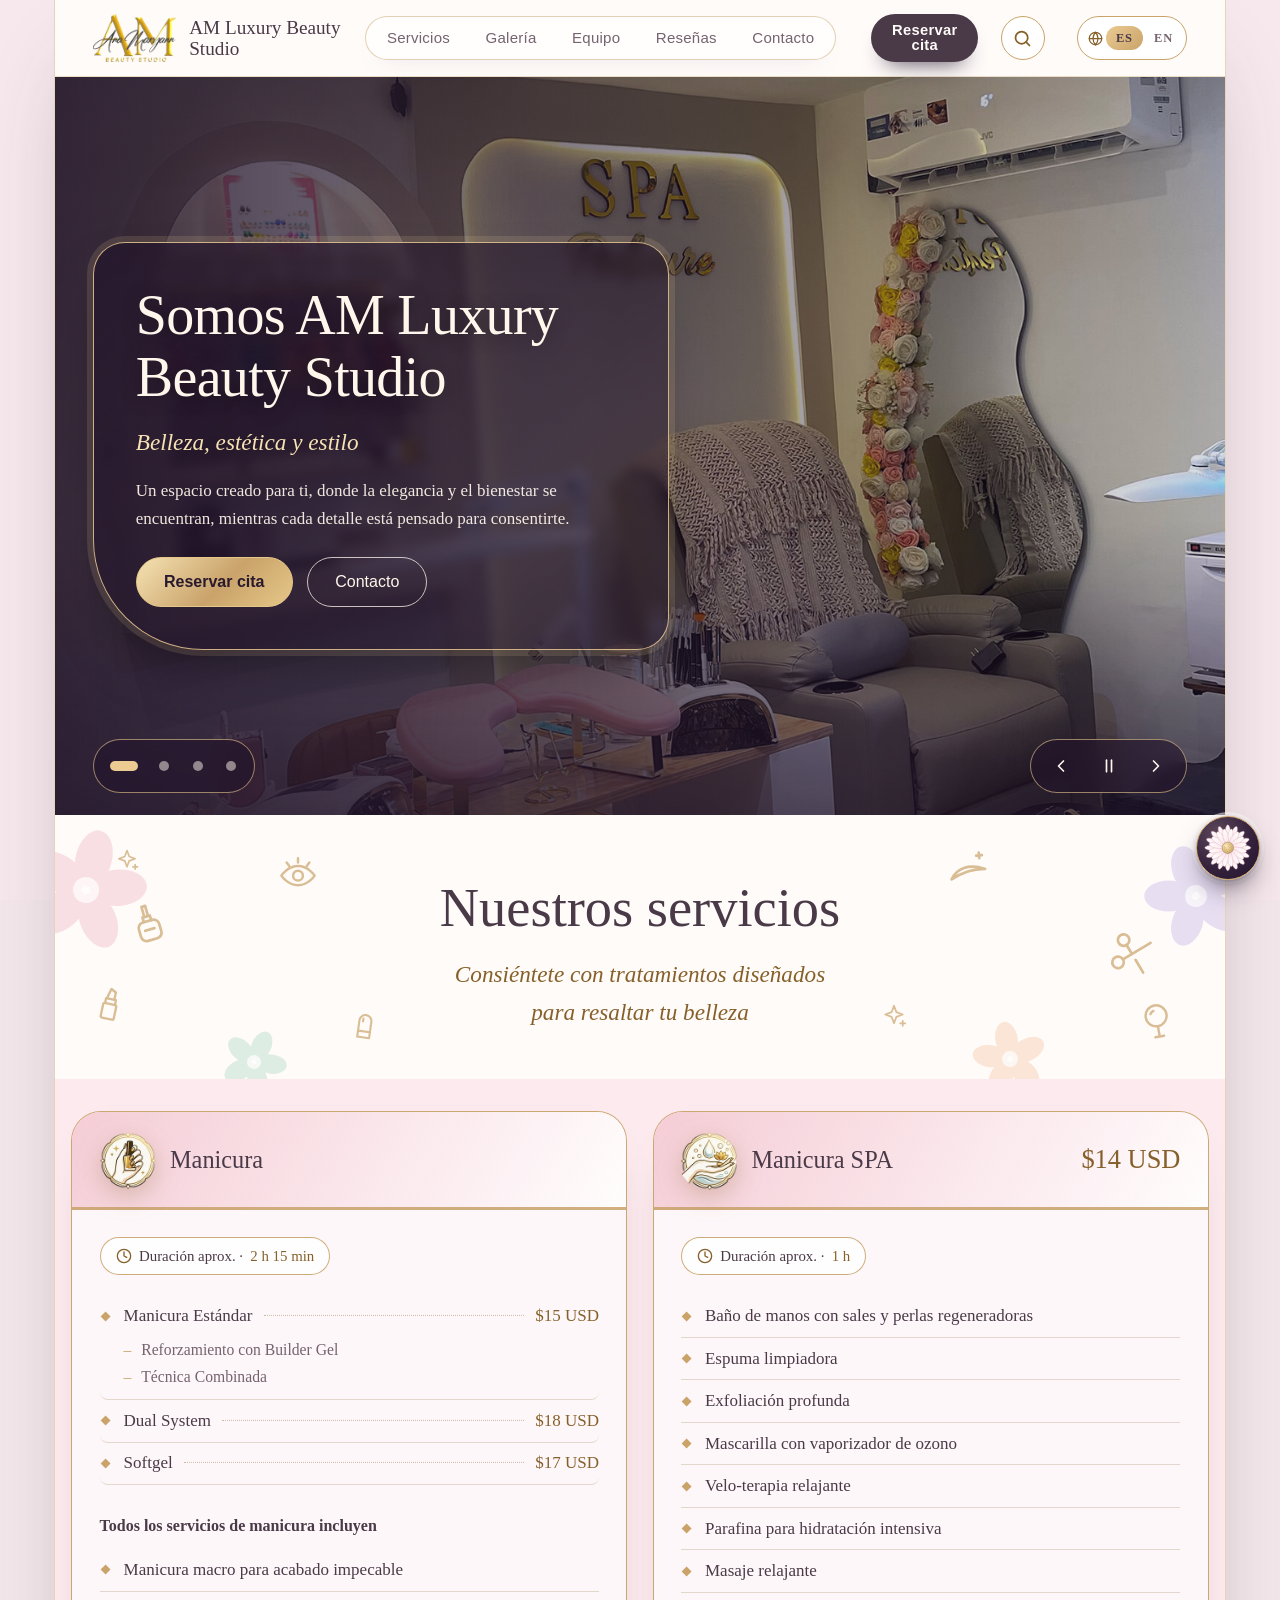
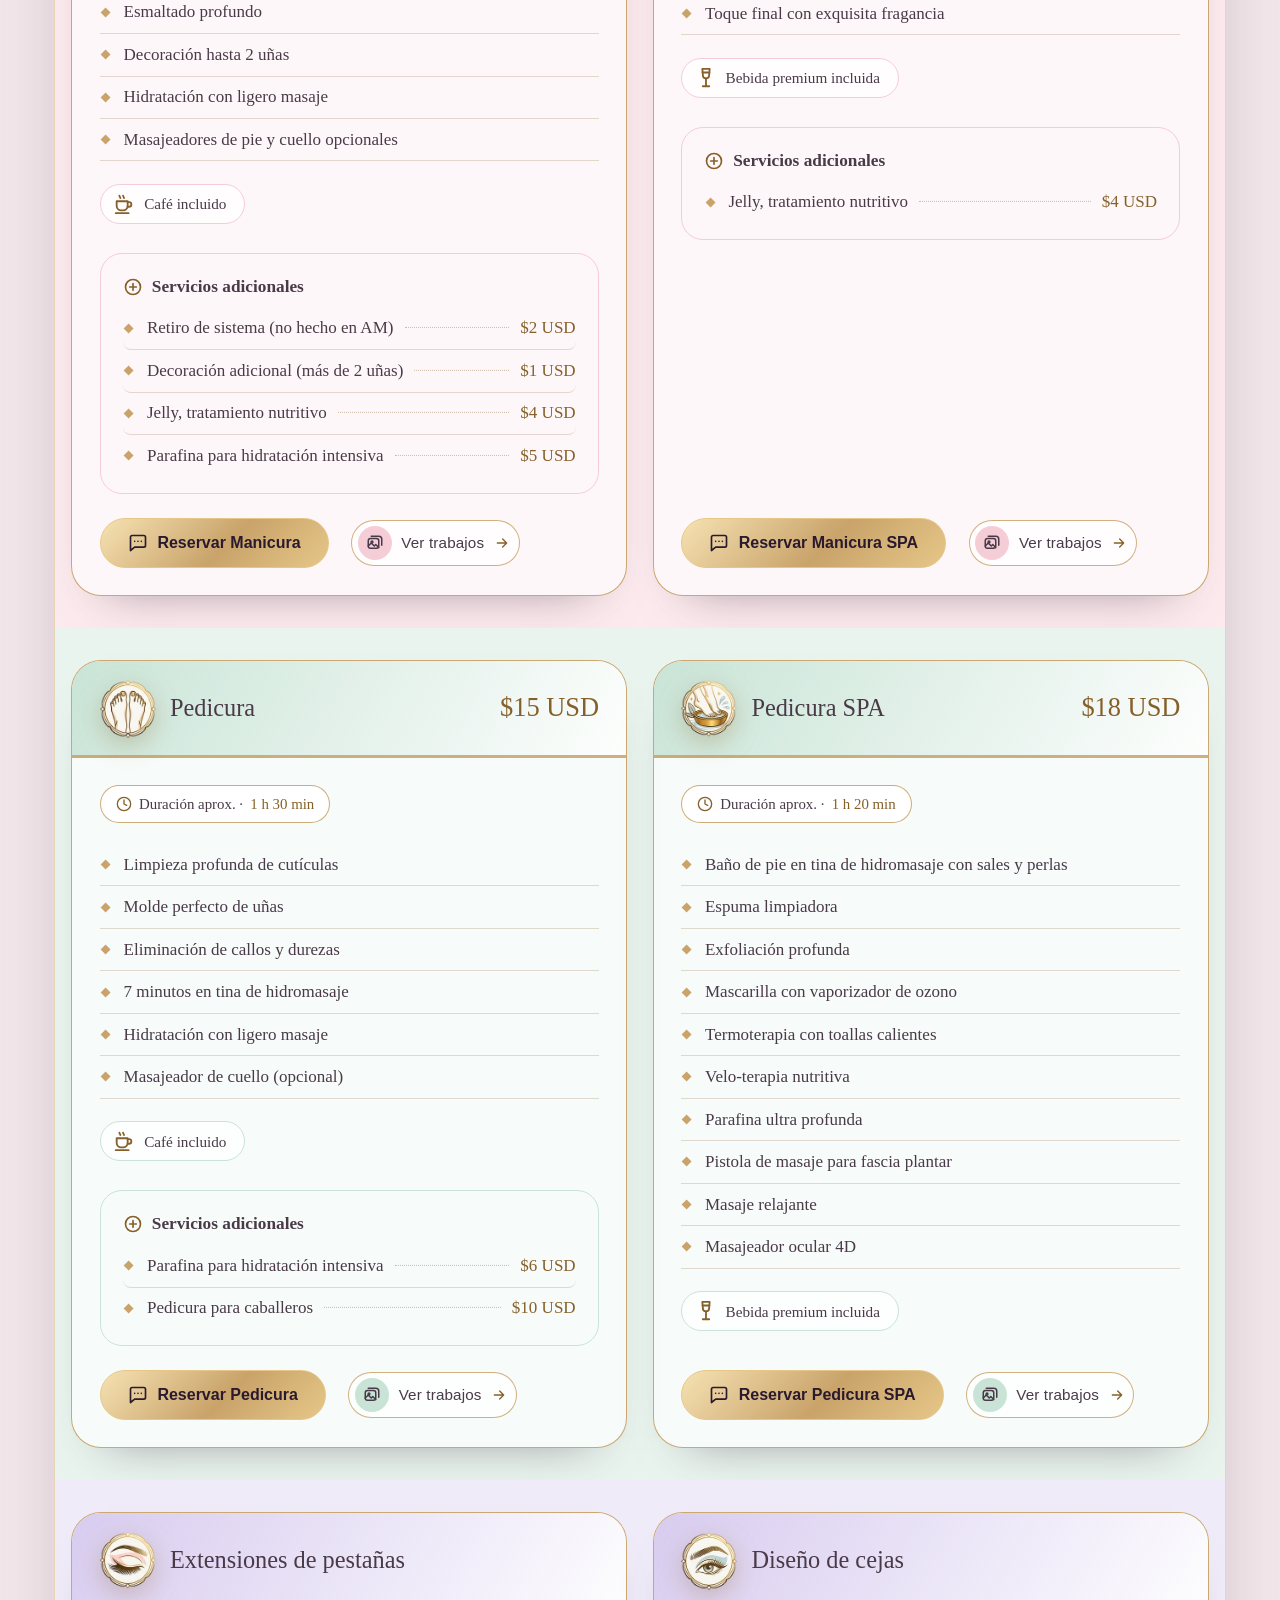
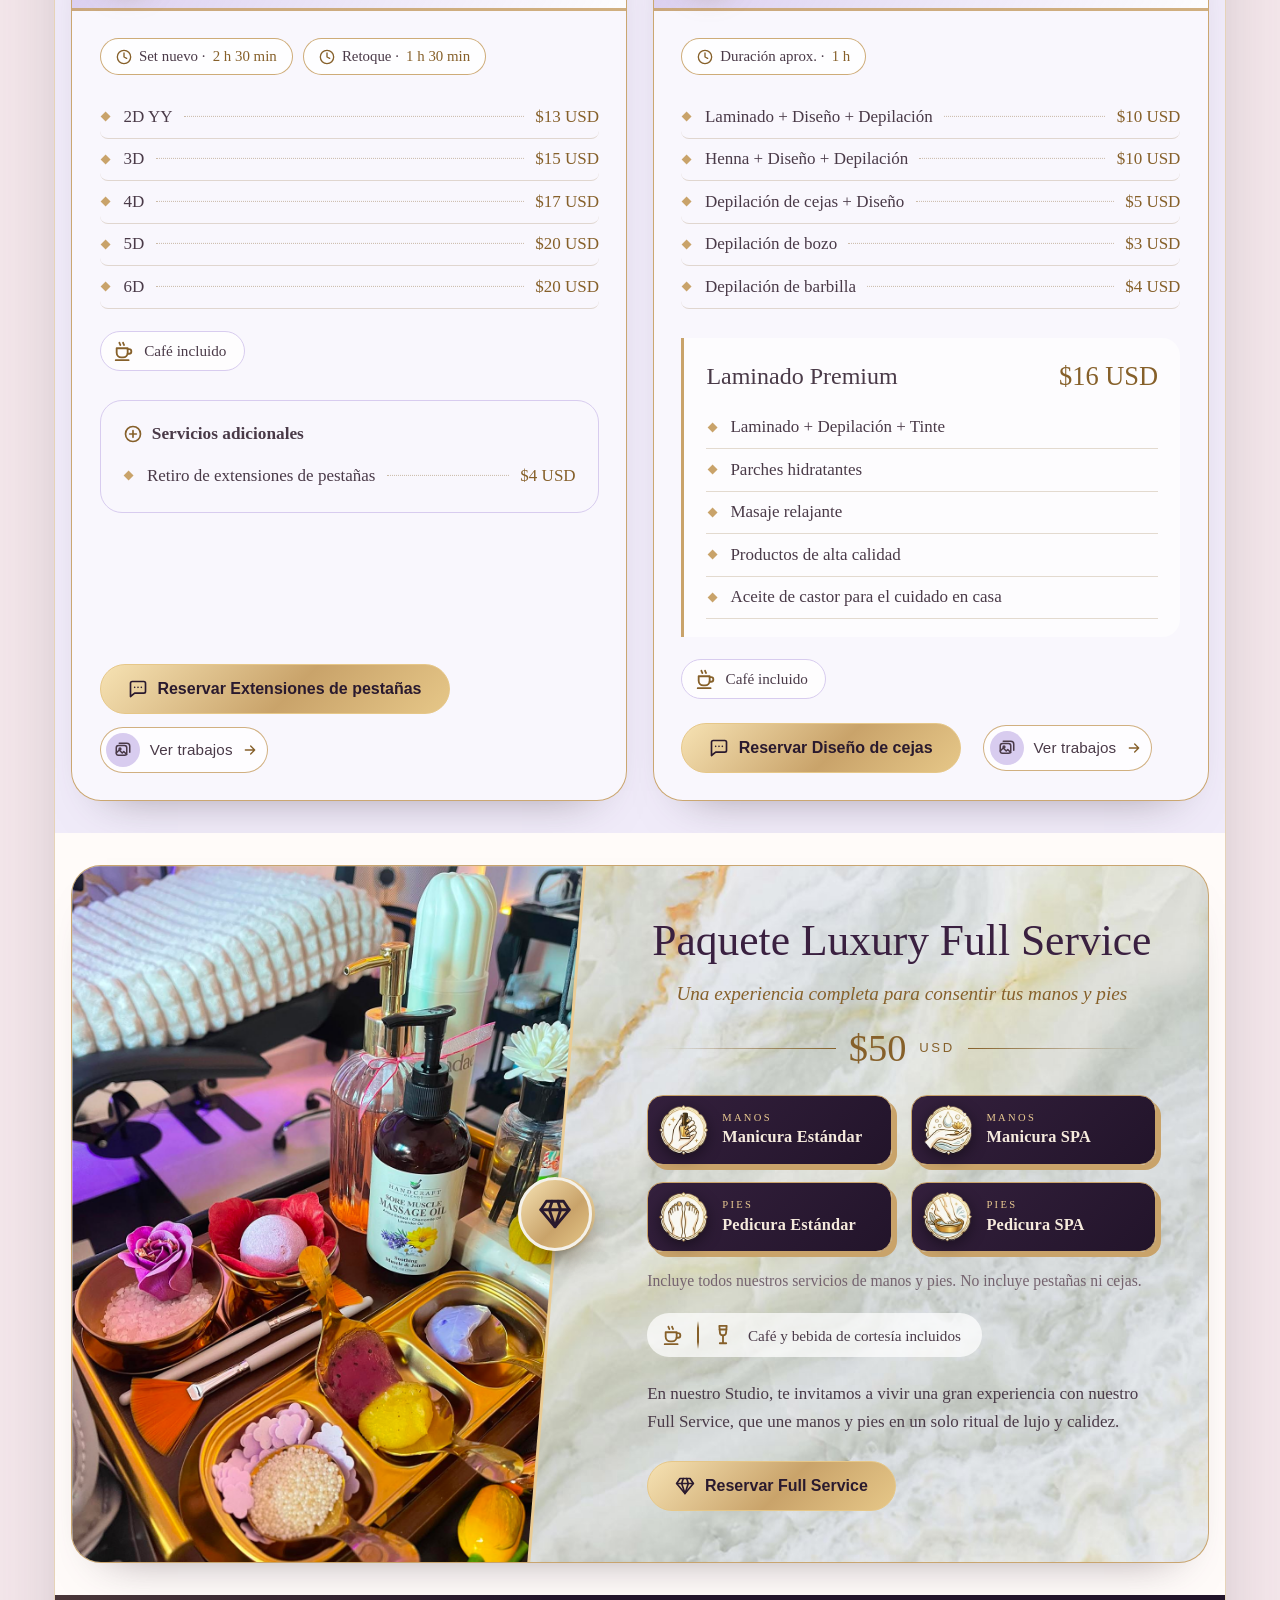
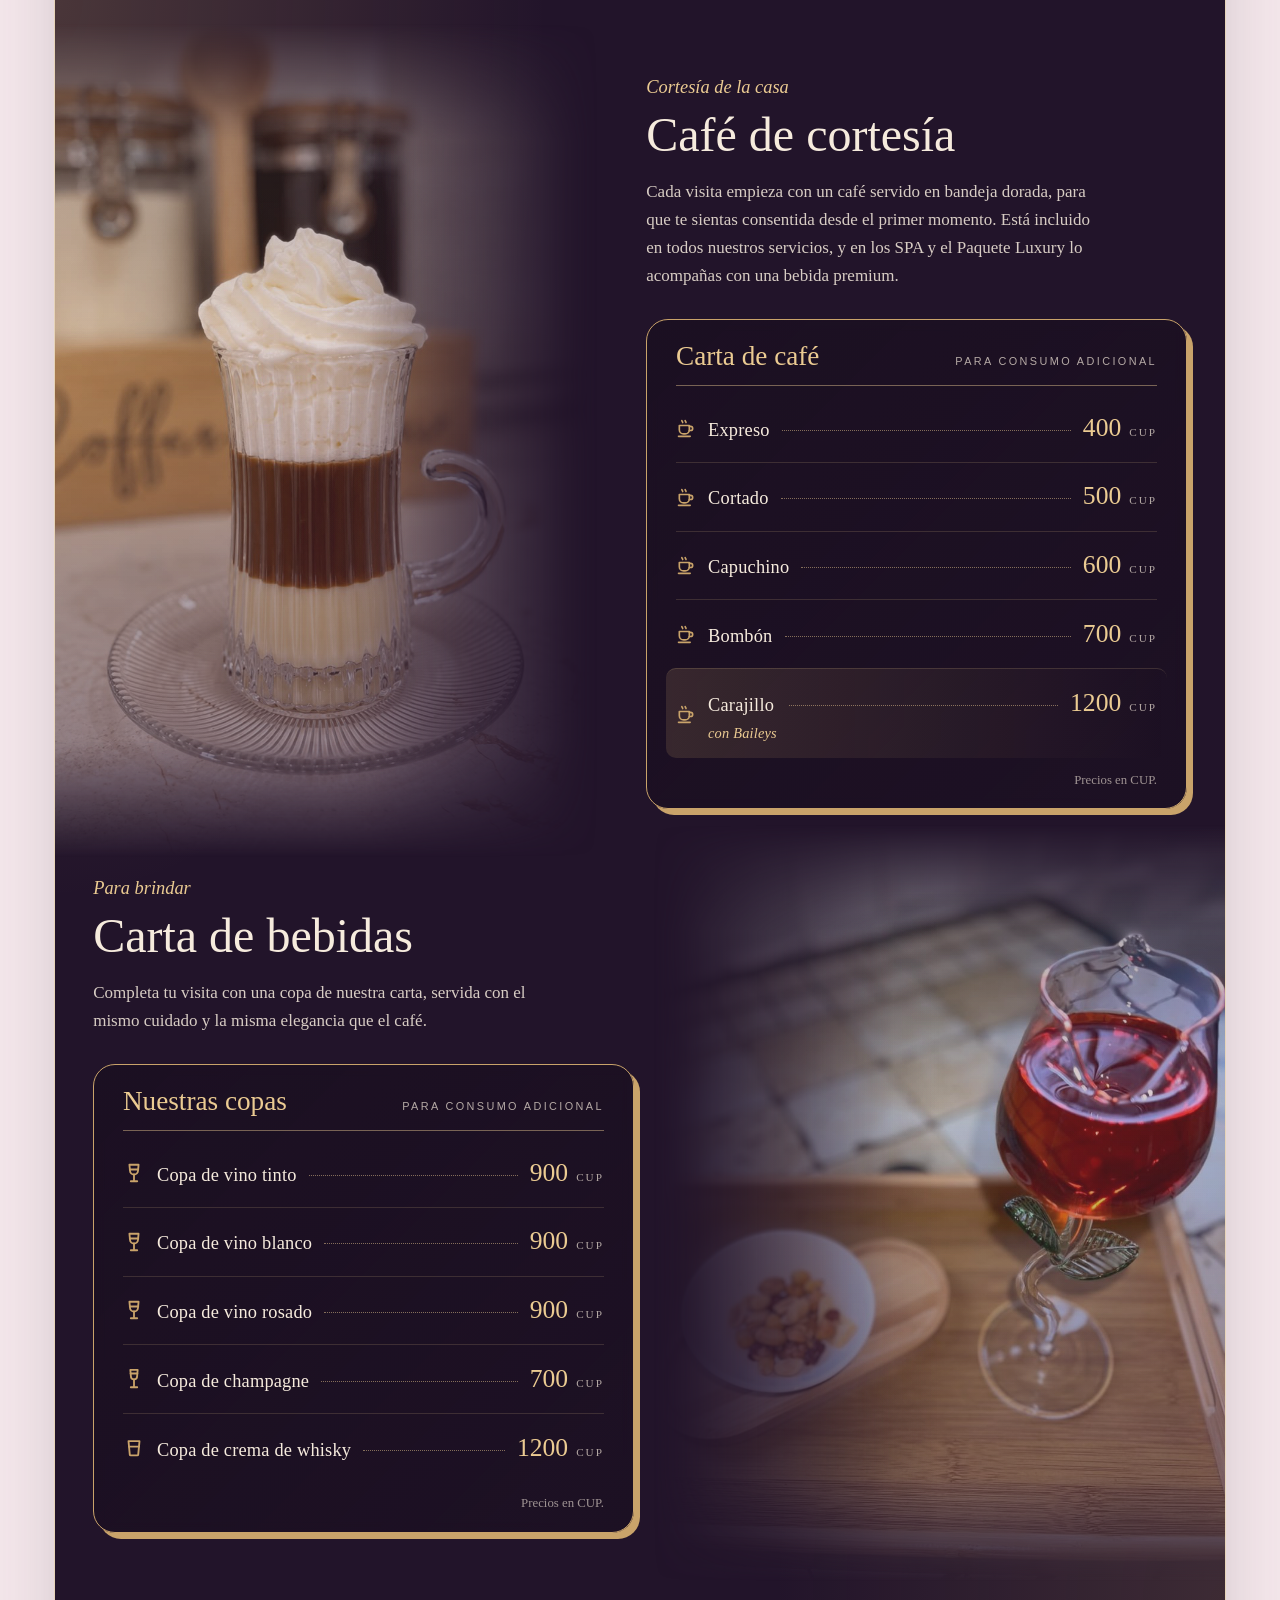
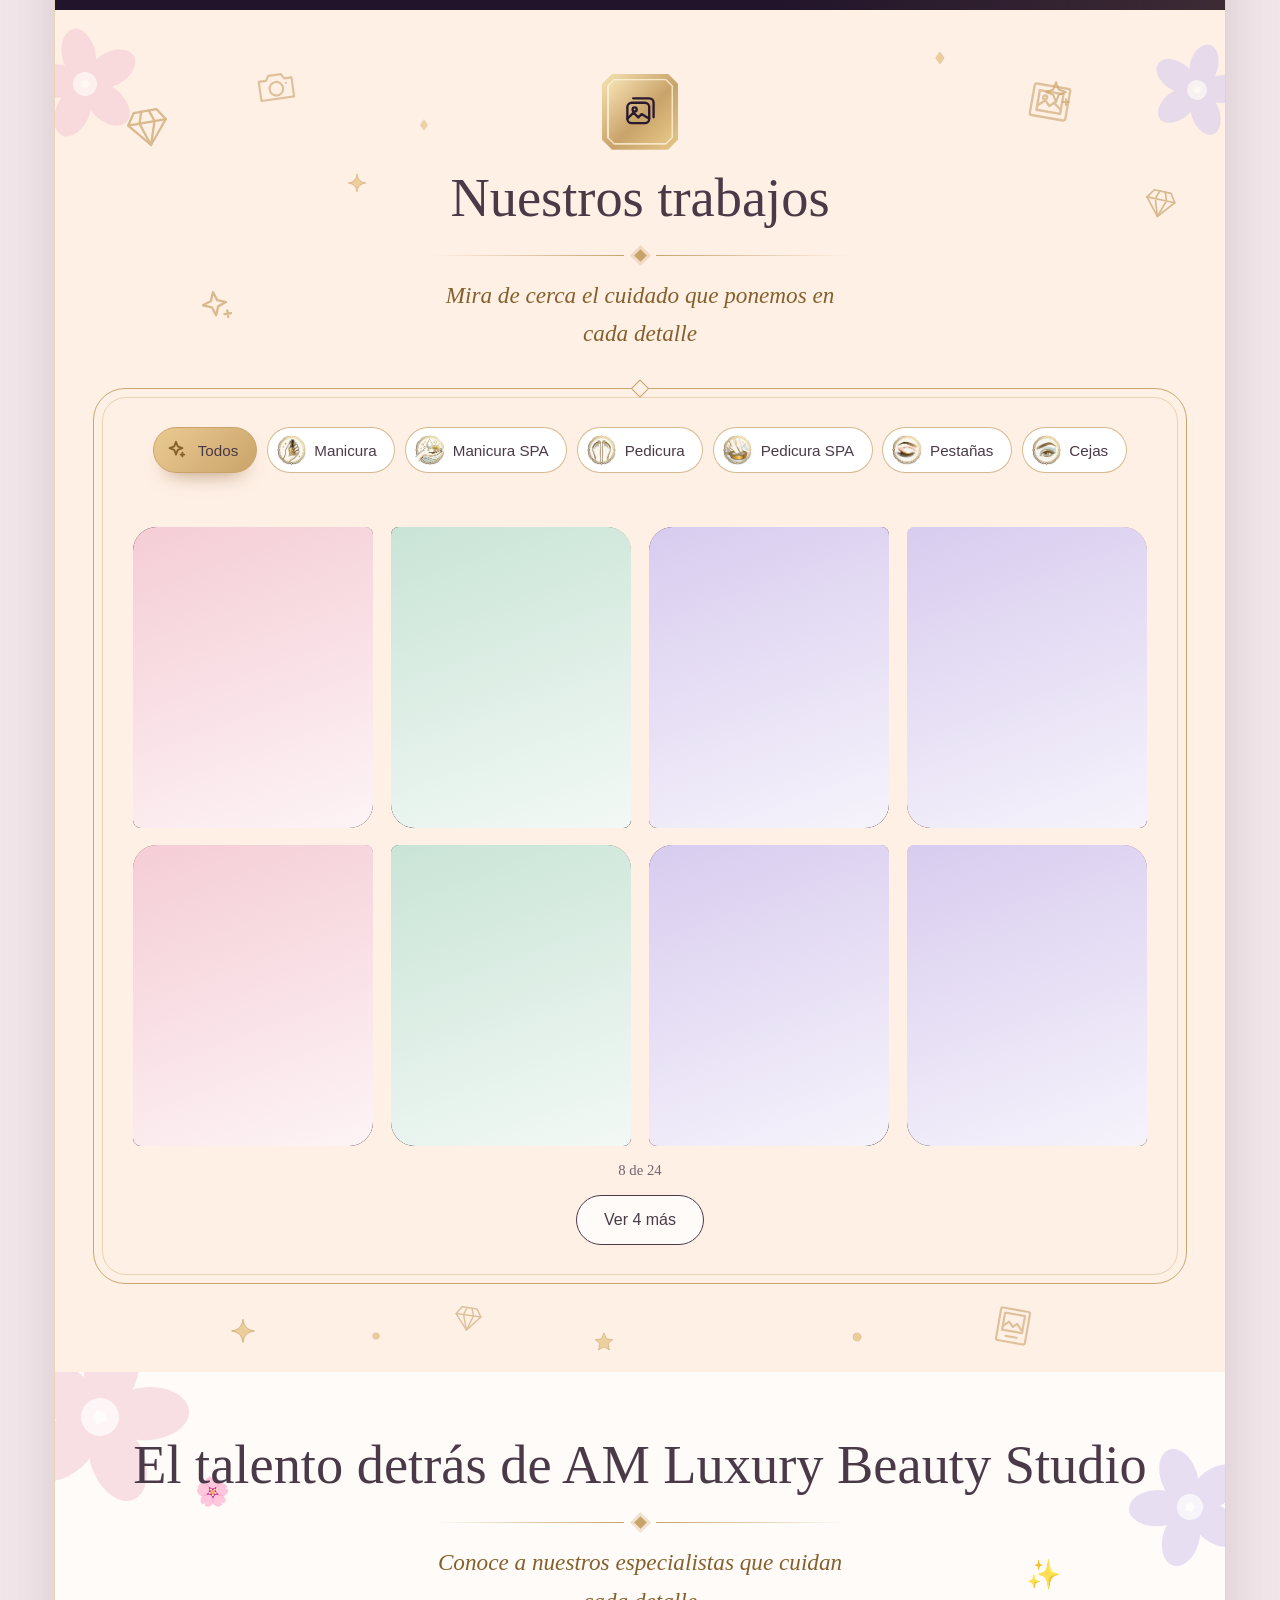
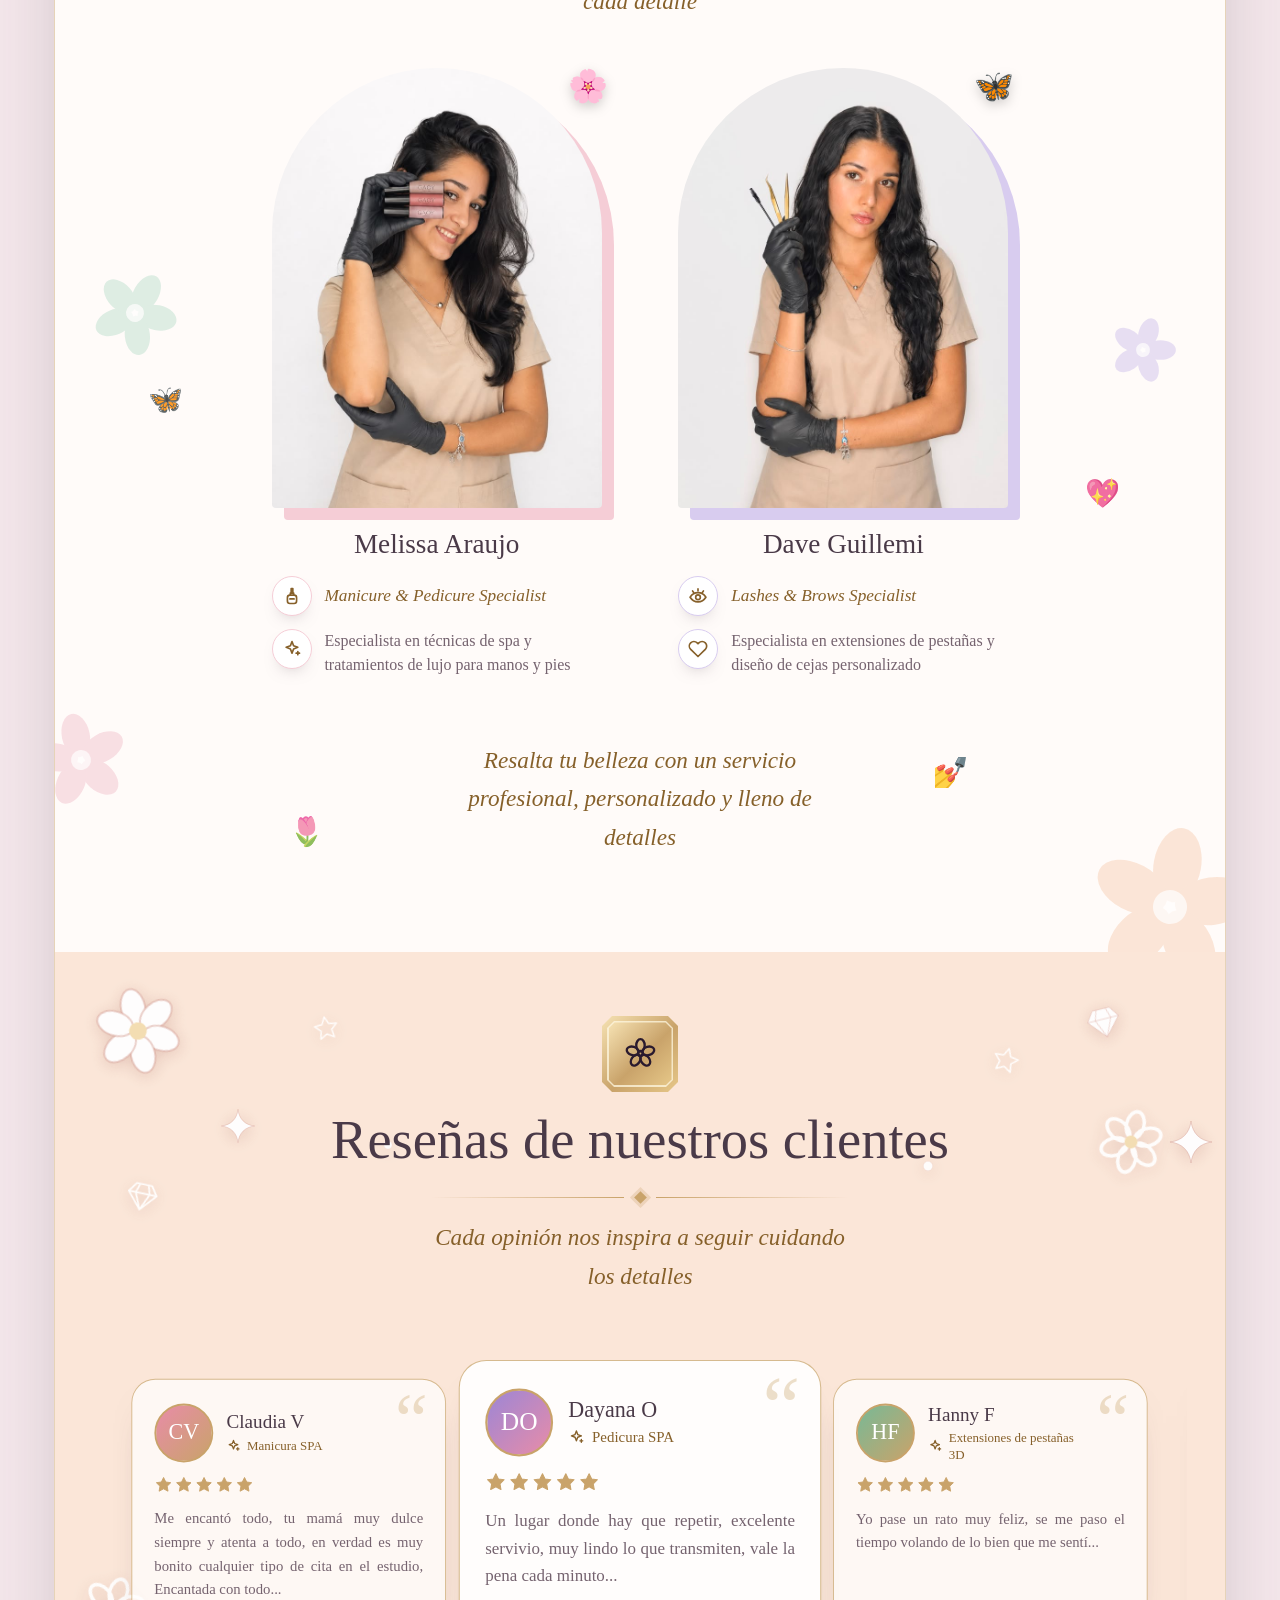
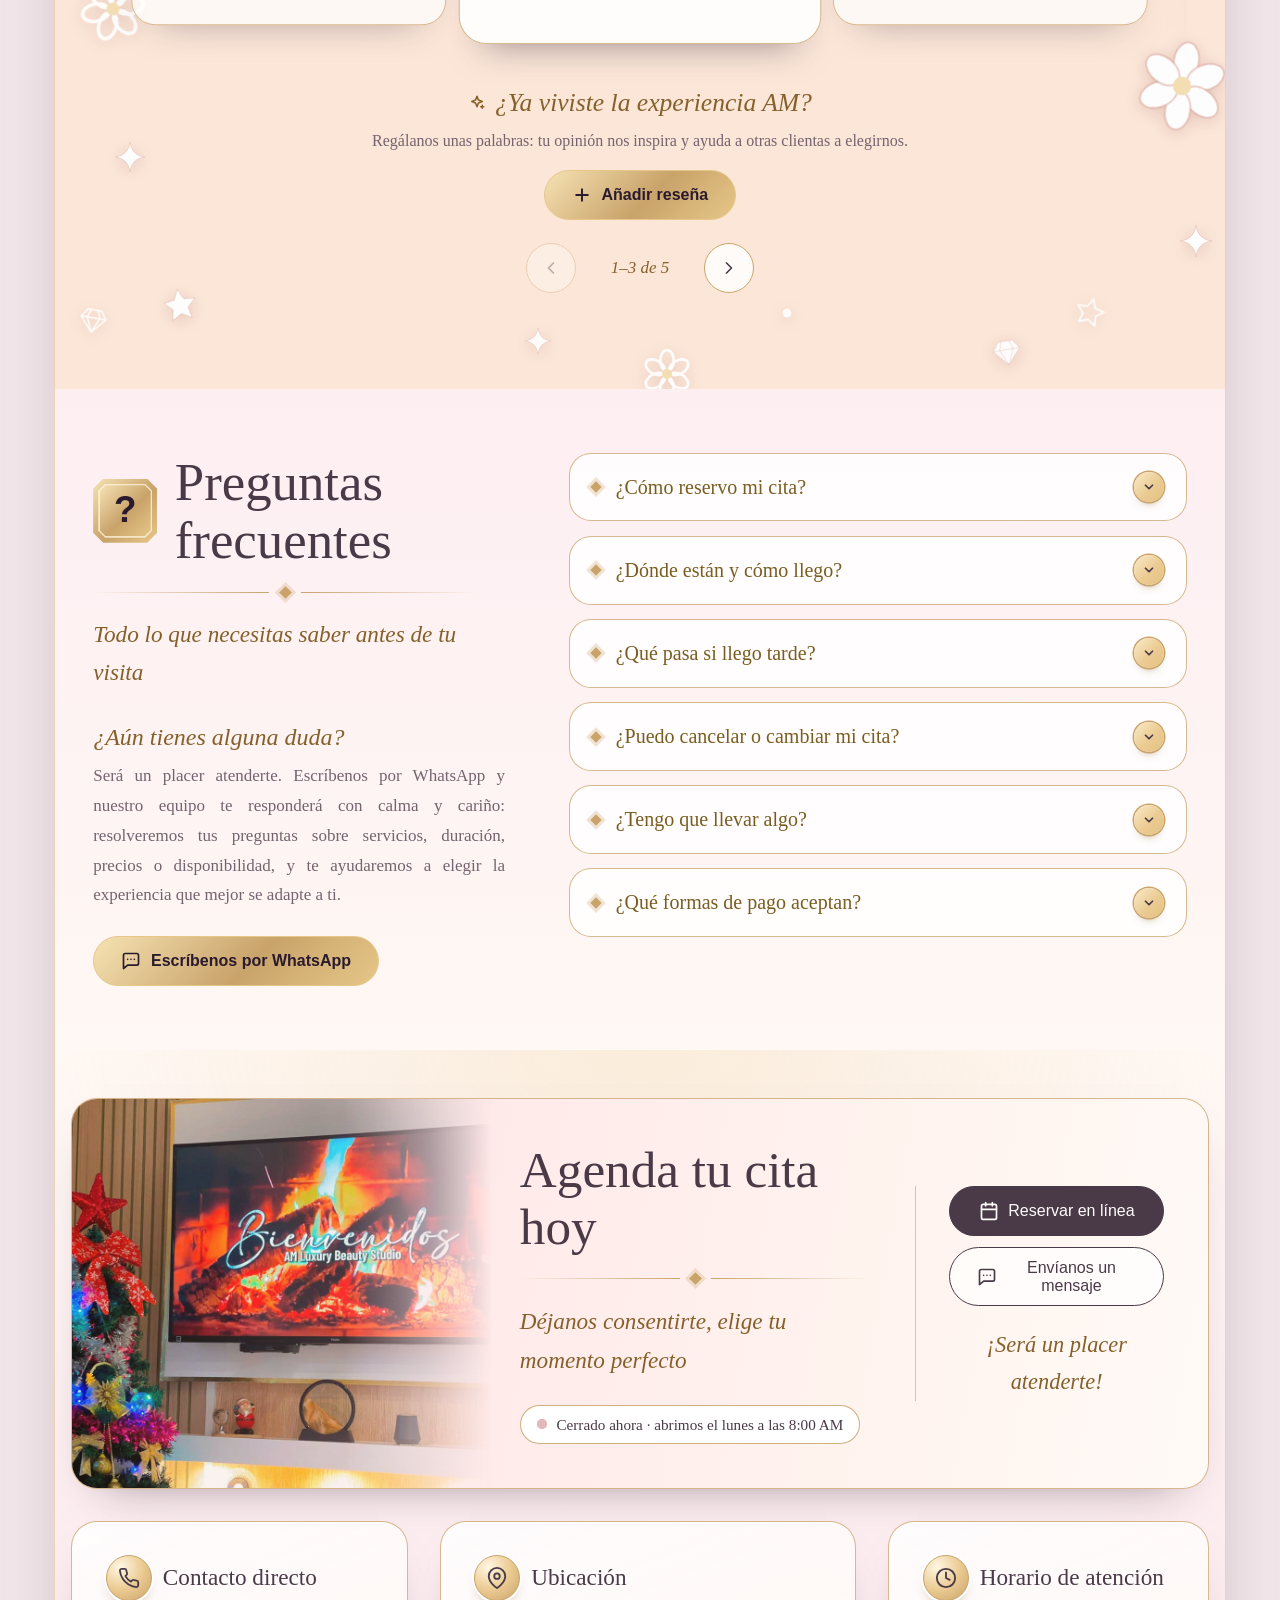
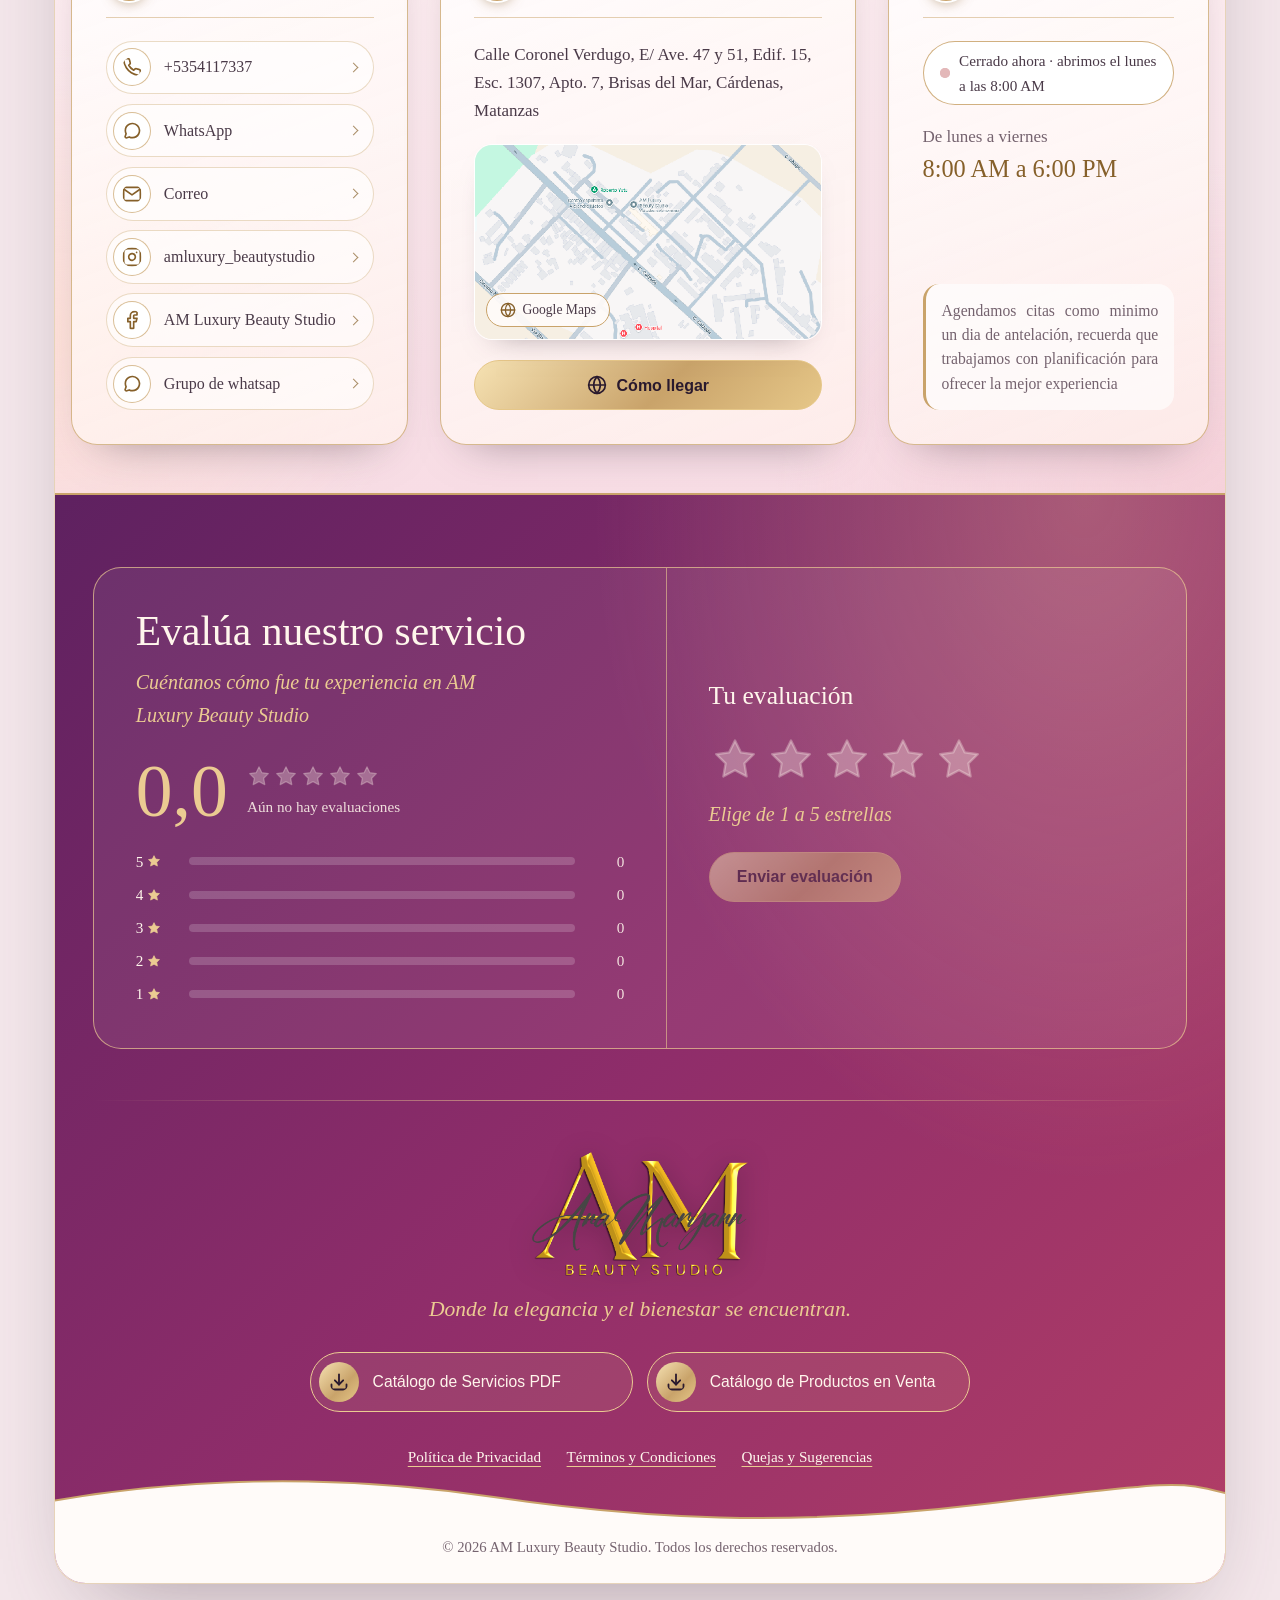
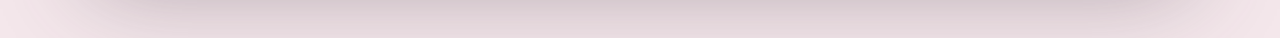
==== commit 9af149ea: "index.html" ====
--- a/index.html
+++ b/index.html
@@ -155,7 +155,7 @@
           <div class="slide-card">
             <h1>Somos AM Luxury Beauty Studio</h1>
             <p class="slide-sub">Belleza, estética y estilo</p>
-            <p>Un espacio creado para ti, donde la elegancia y el bienestar se encuentran, mientras cada detalle está pensado para consentirte. Déjate envolver por un agradable aroma, música relajante y una atmósfera tranquila que te invita al disfrute y la relajación total.</p>
+            <p>Un espacio creado para ti, donde la elegancia y el bienestar se encuentran, mientras cada detalle está pensado para consentirte.</p>
             <div class="actions">
               <a data-reservar="" class="btn btn-gold" href="https://wa.me/5354117337?text=Hola%2C%20quiero%20reservar%20una%20cita%20en%20AM%20Luxury%20Beauty%20Studio." target="_blank" rel="noopener">Reservar cita</a>
               <a class="btn btn-outline-light" href="#reserva">Contacto</a>
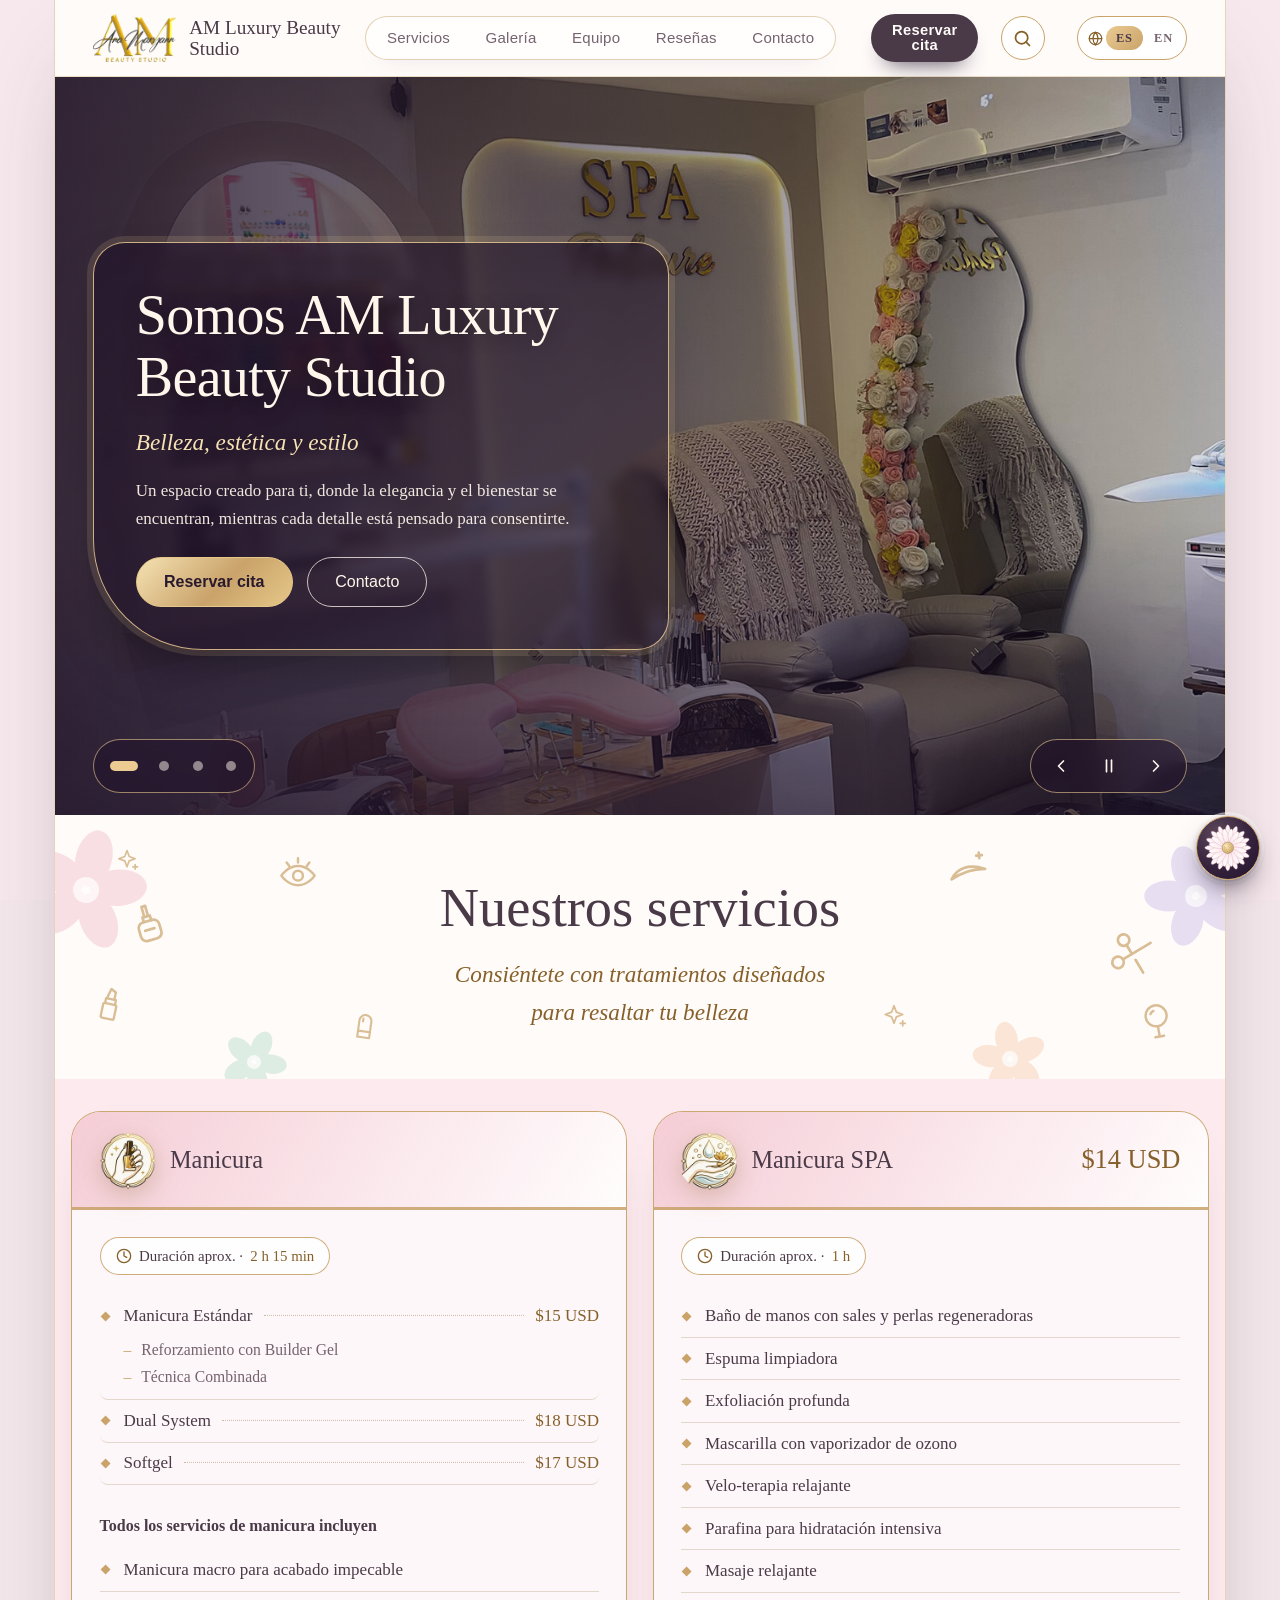
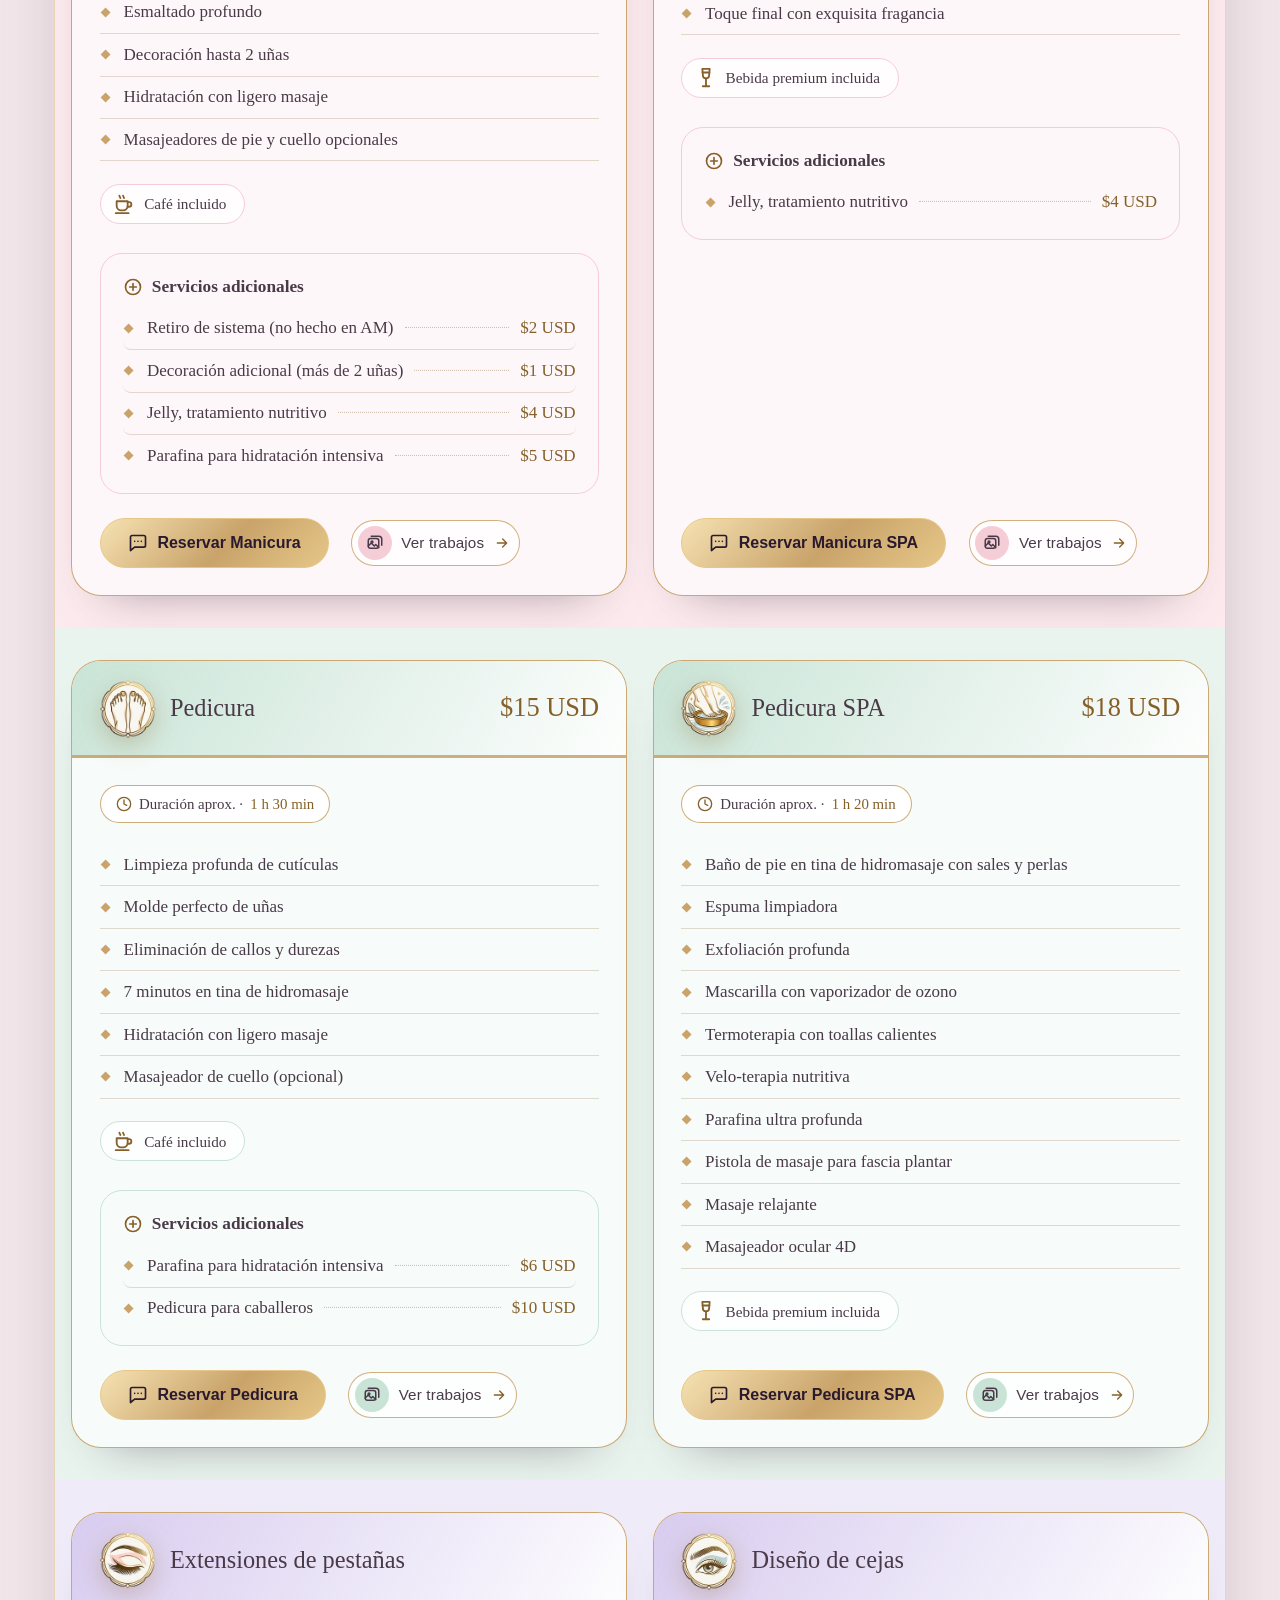
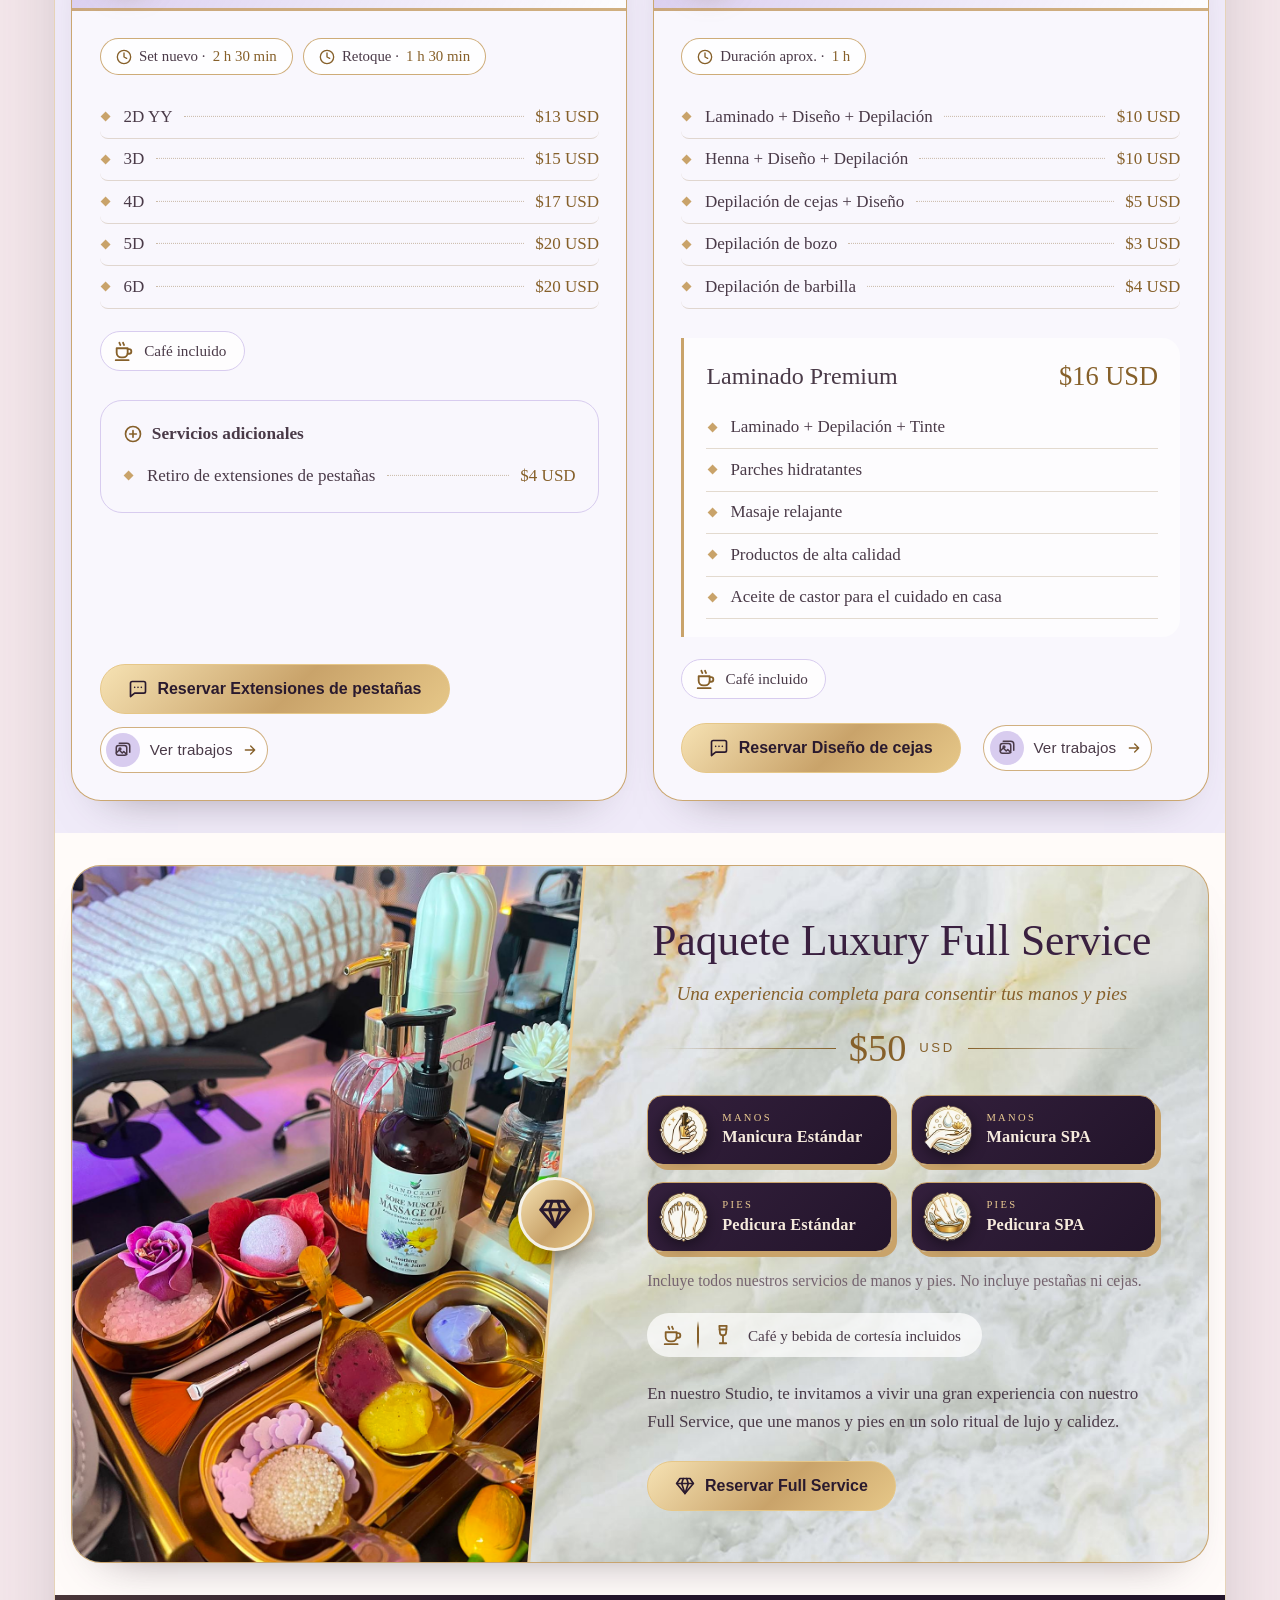
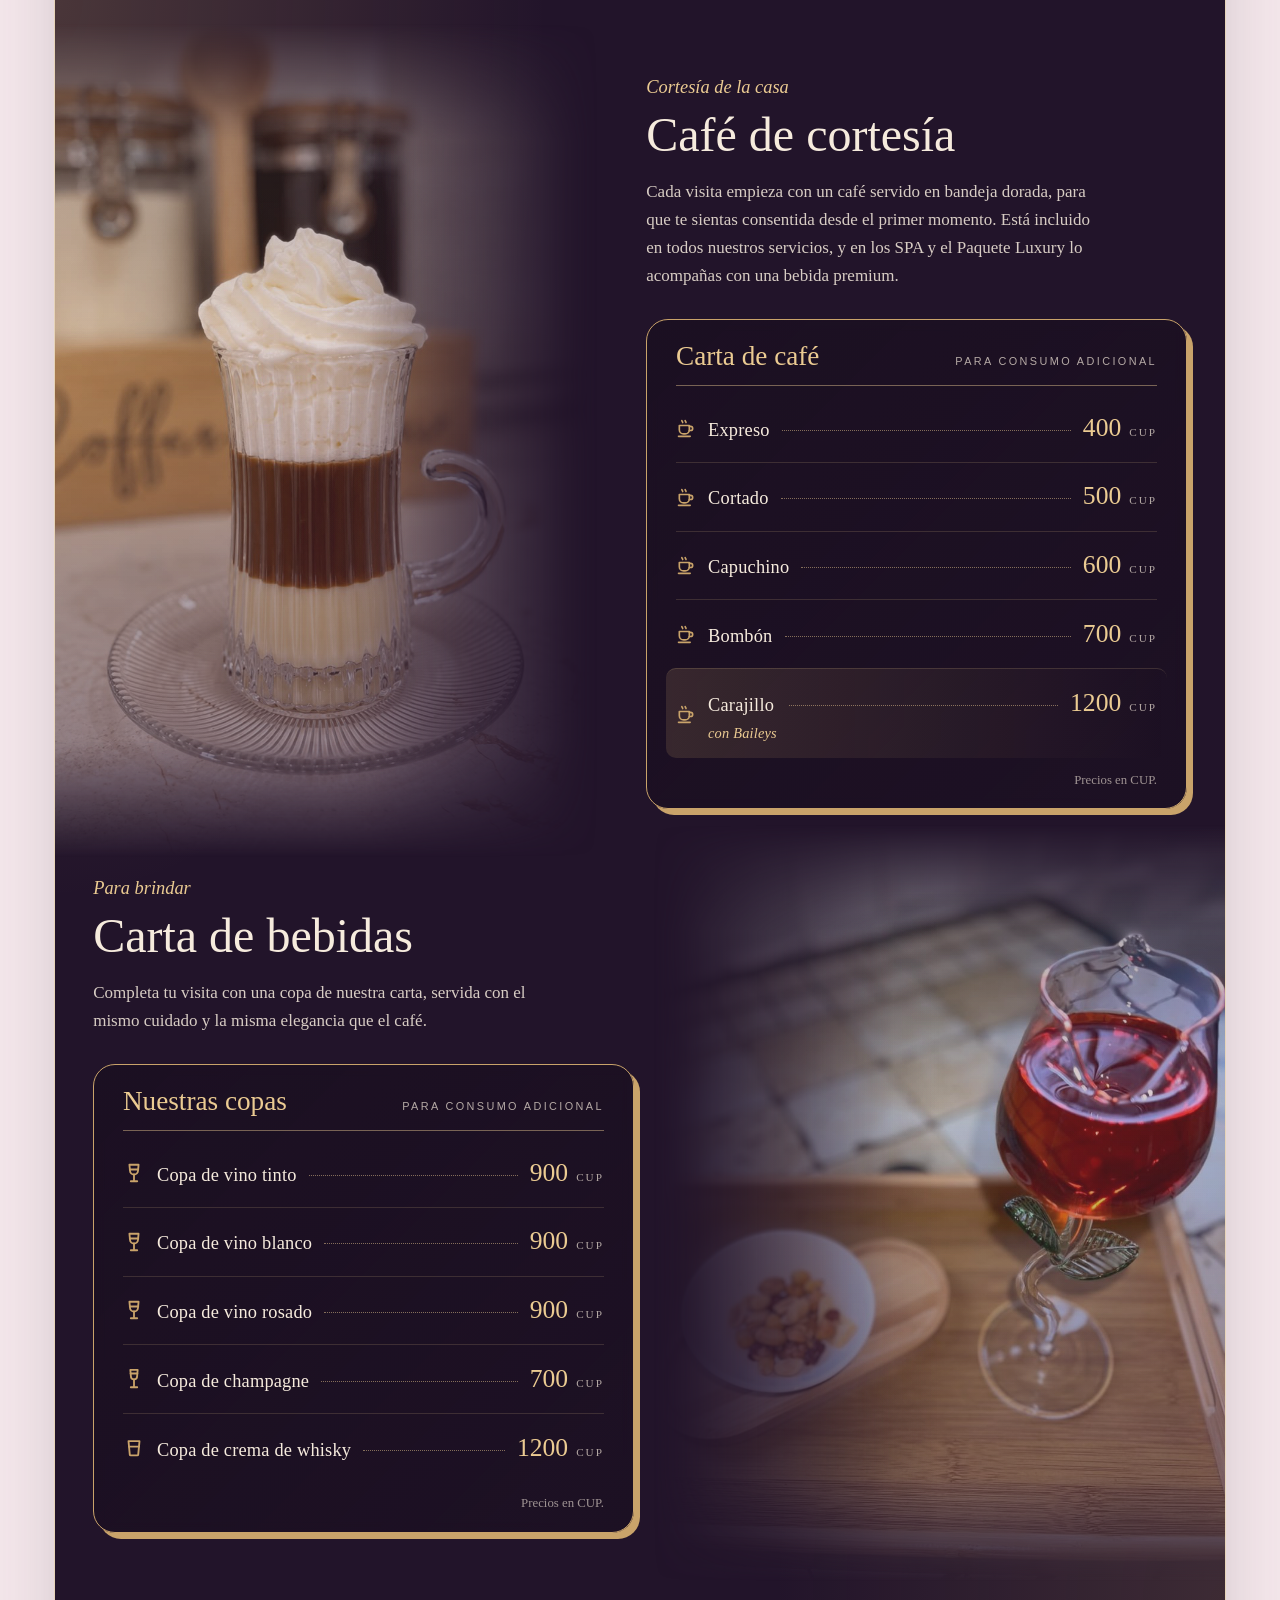
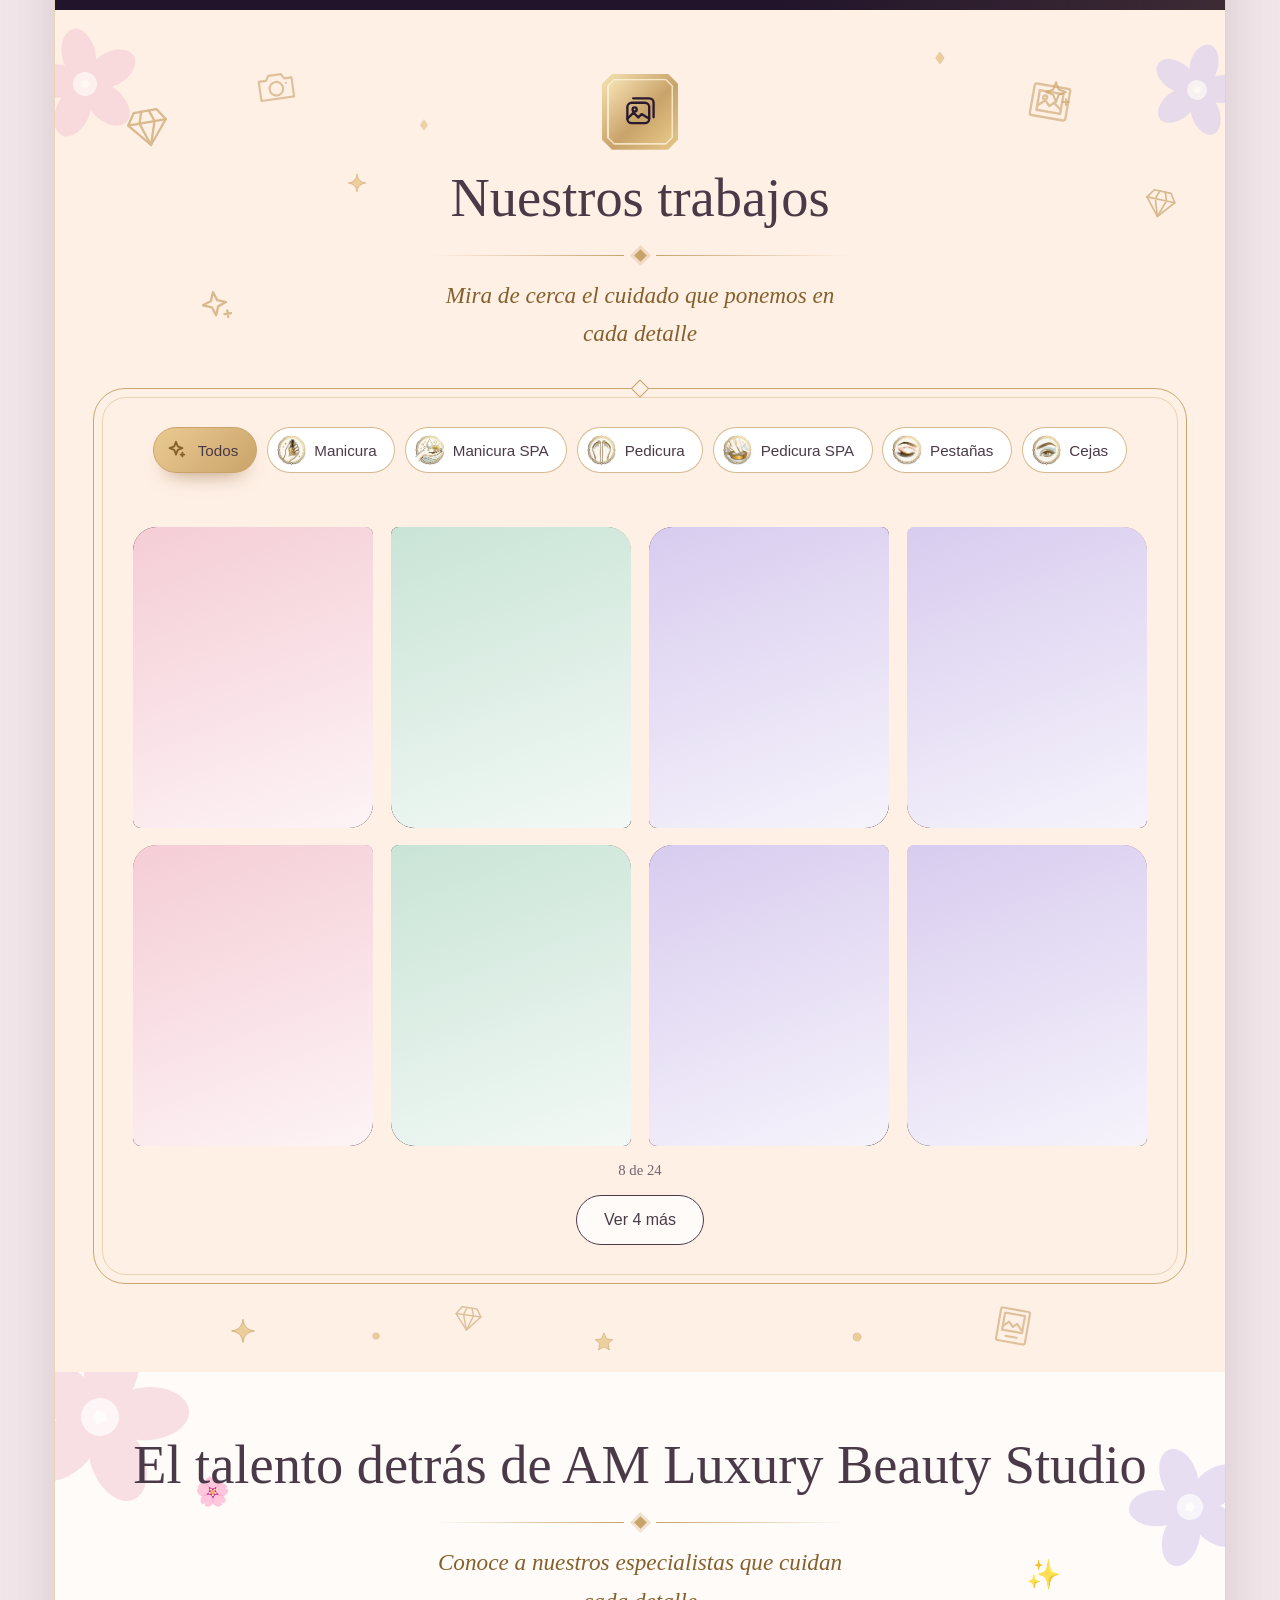
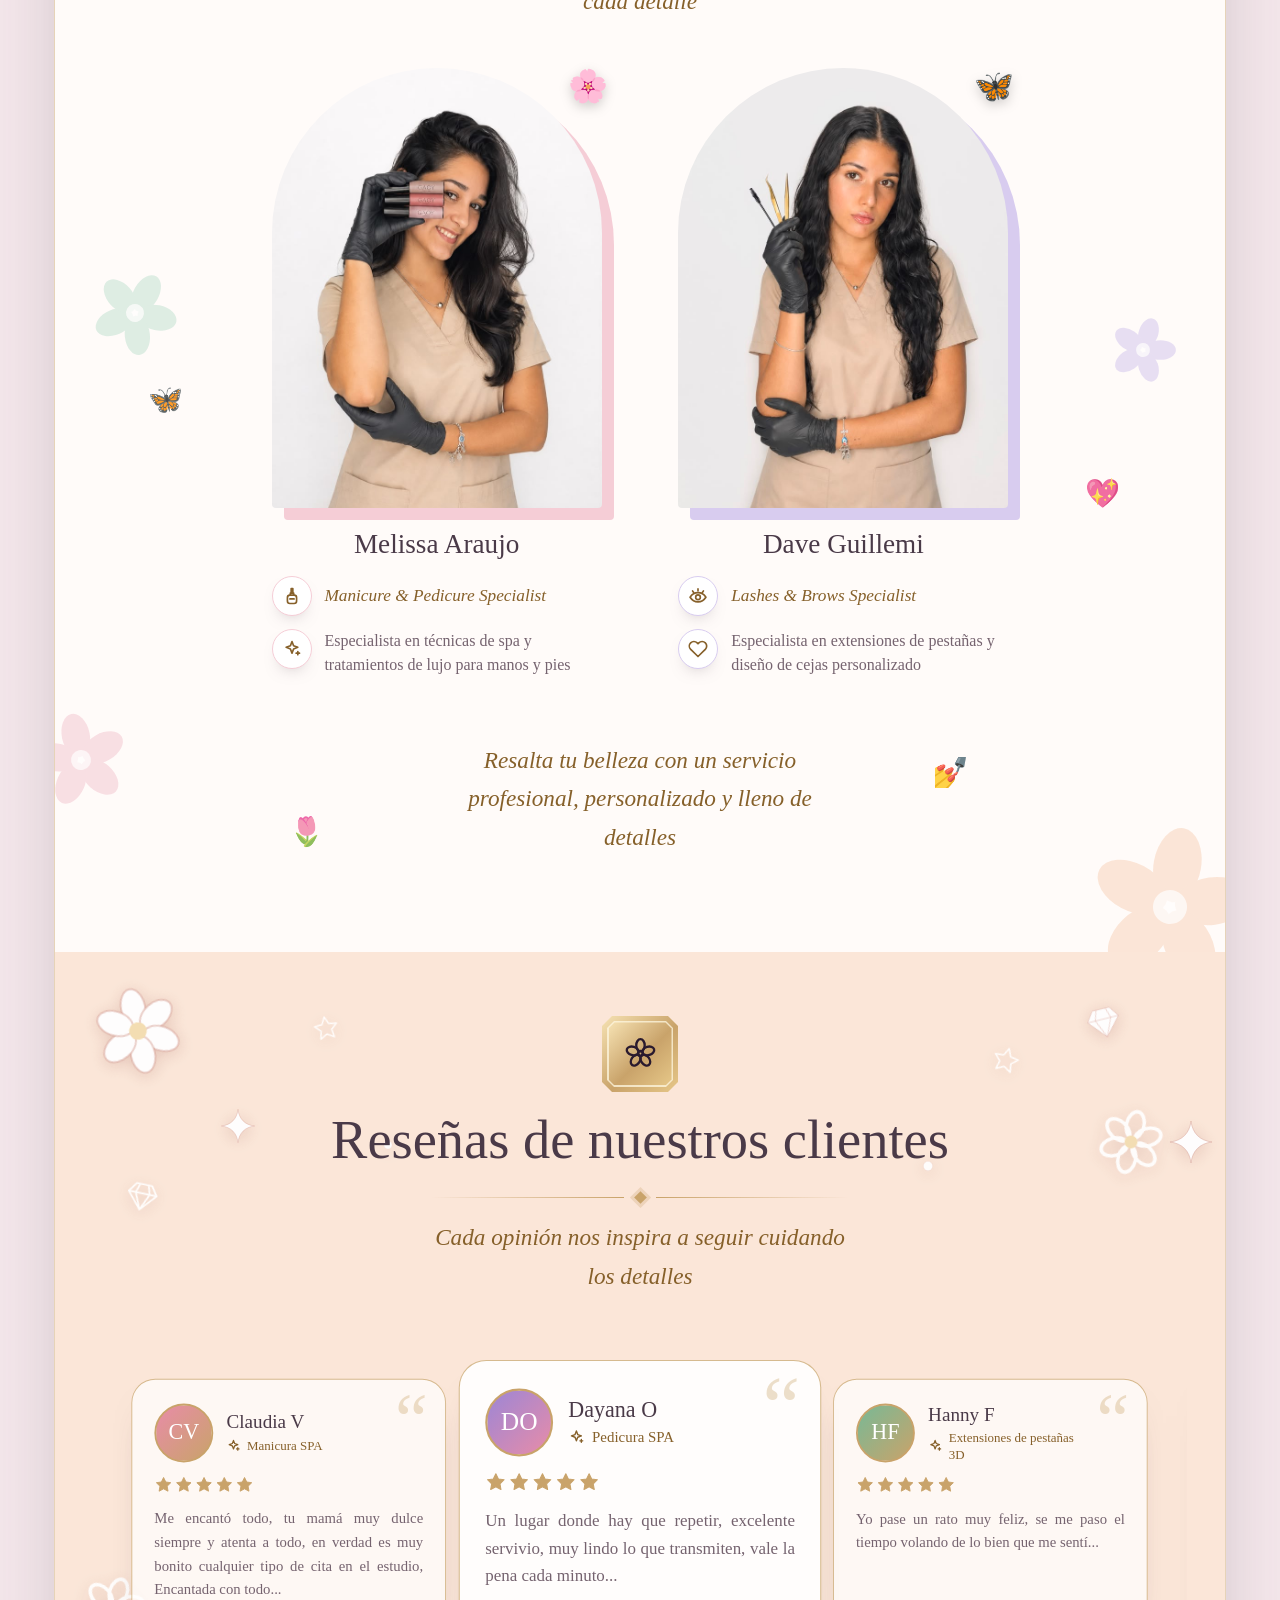
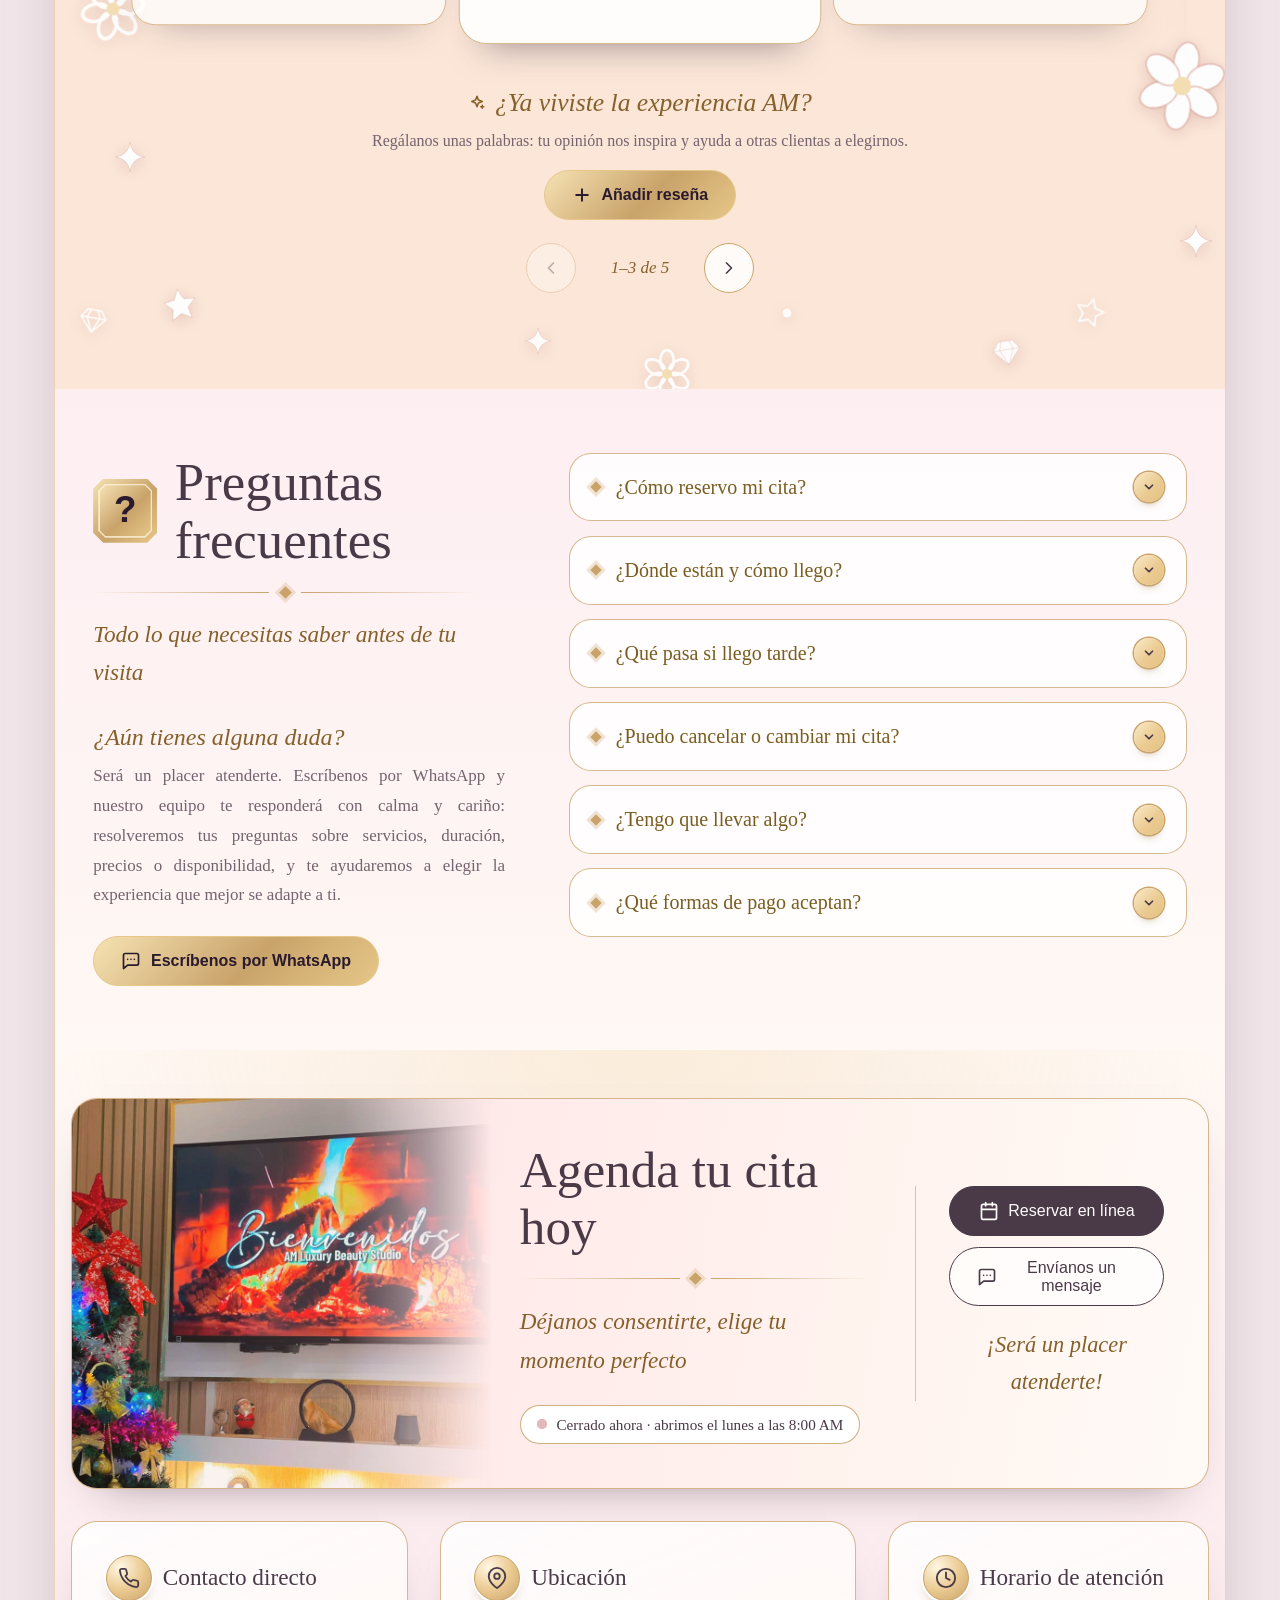
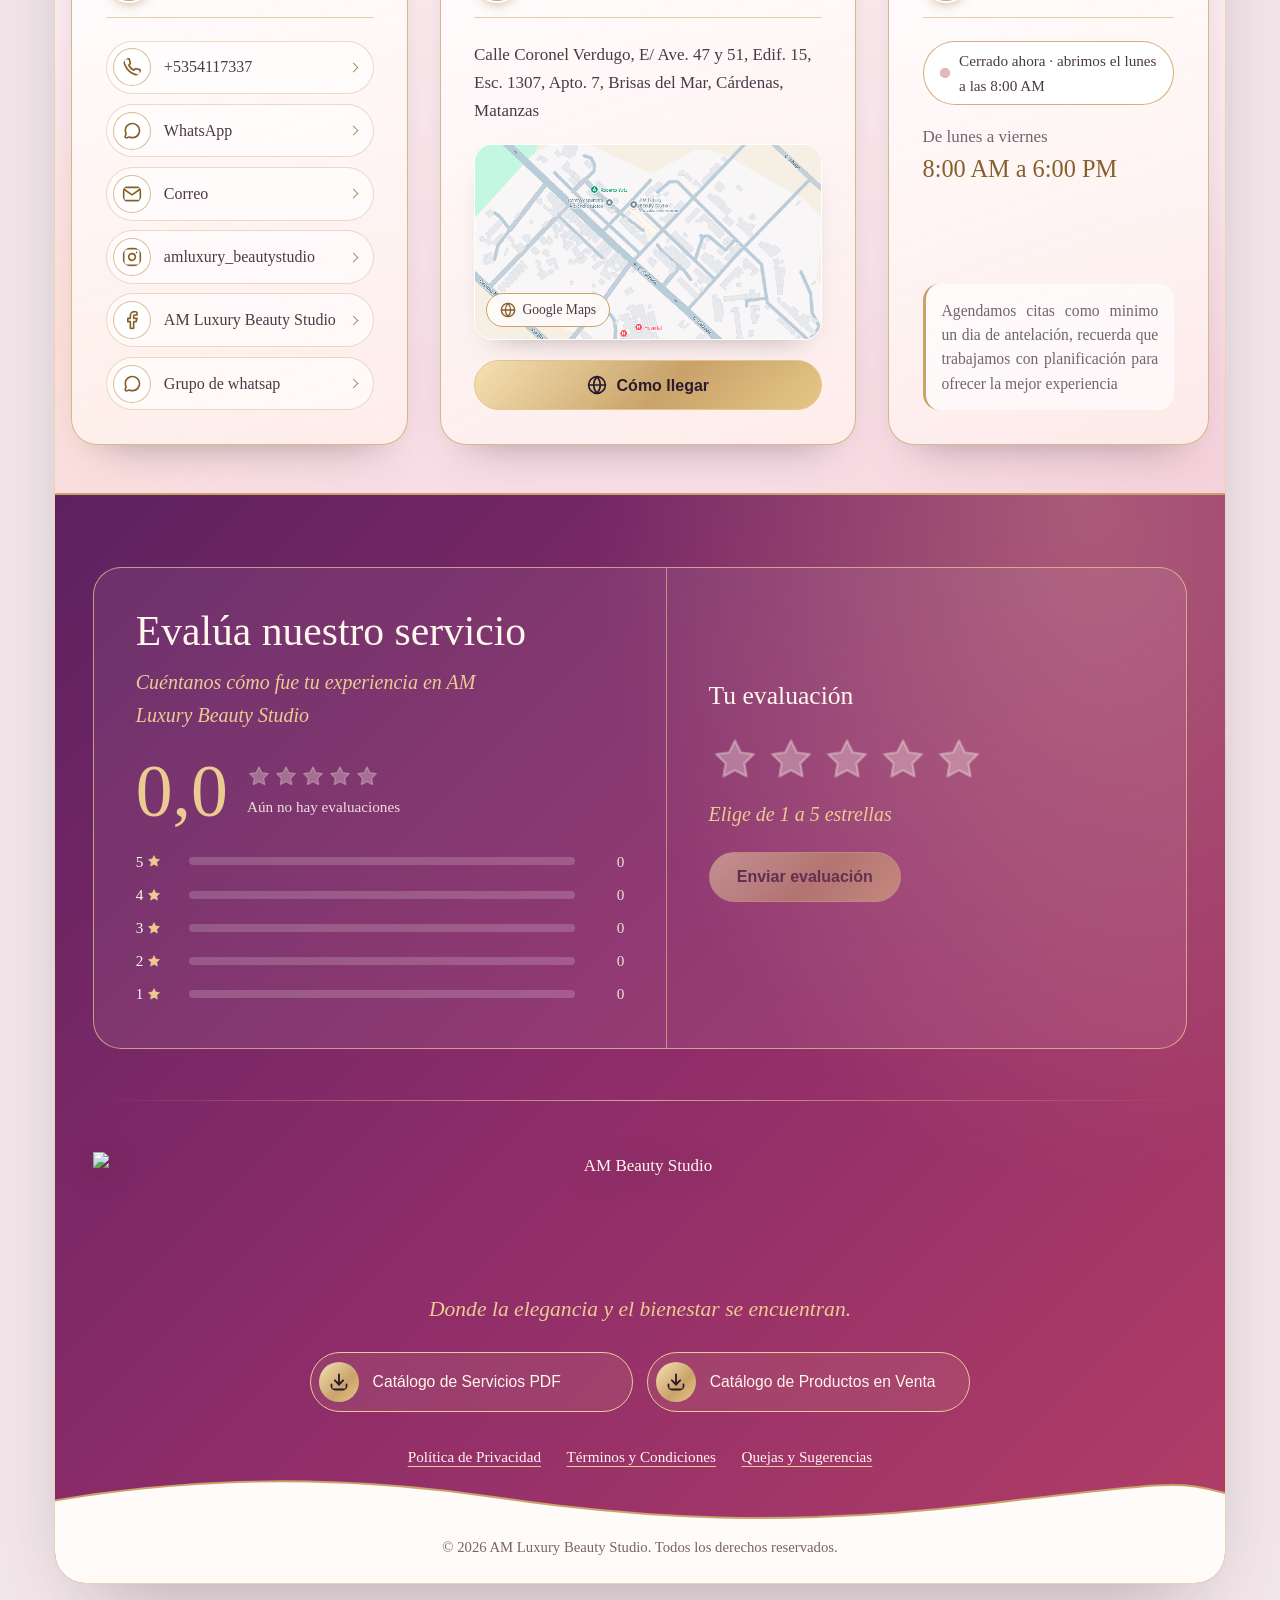
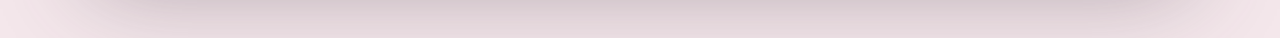
==== commit 09fbe46d: "Add files via upload" ====
--- a/index.html
+++ b/index.html
@@ -981,7 +981,7 @@
     <hr class="foot-line">
 
     <div class="foot-brand reveal">
-      <img src="img/AM-logo.png" alt="AM Beauty Studio">
+      <img src="img/AM-logo-blanco.png" alt="AM Beauty Studio">
       <p class="tag">Donde la elegancia y el bienestar se encuentran.</p>
       <div class="foot-dl">
       <a class="btn btn-outline-light" href="doc/Catalogo_AM_BEAUTY_STUDIO.pdf" target="_blank" rel="noopener">
@@ -1071,7 +1071,7 @@
     <form class="mg-form" id="mg-form" autocomplete="off">
       <label class="sr" for="mg-input" data-mg="inputLabel"></label>
       <input class="mg-input" id="mg-input" type="text" maxlength="300" enterkeyhint="send" data-mg-ph="ph">
-      <button class="mg-send" id="mg-send" type="submit" data-mg-aria="send"><svg class="icon" viewBox="0 0 24 24" aria-hidden="true"><path d="M22 2 11 13"/><path d="M22 2 15 22l-4-9-9-4z"/></svg></button>
+      <button class="mg-send" id="mg-send" type="submit" data-mg-aria="send"><svg class="icon" viewBox="0 0 24 24" aria-hidden="true"><path d="M12 19V5"/><path d="m5 12 7-7 7 7"/></svg></button>
     </form>
     <p class="mg-note" data-mg="note"></p>
   </section>
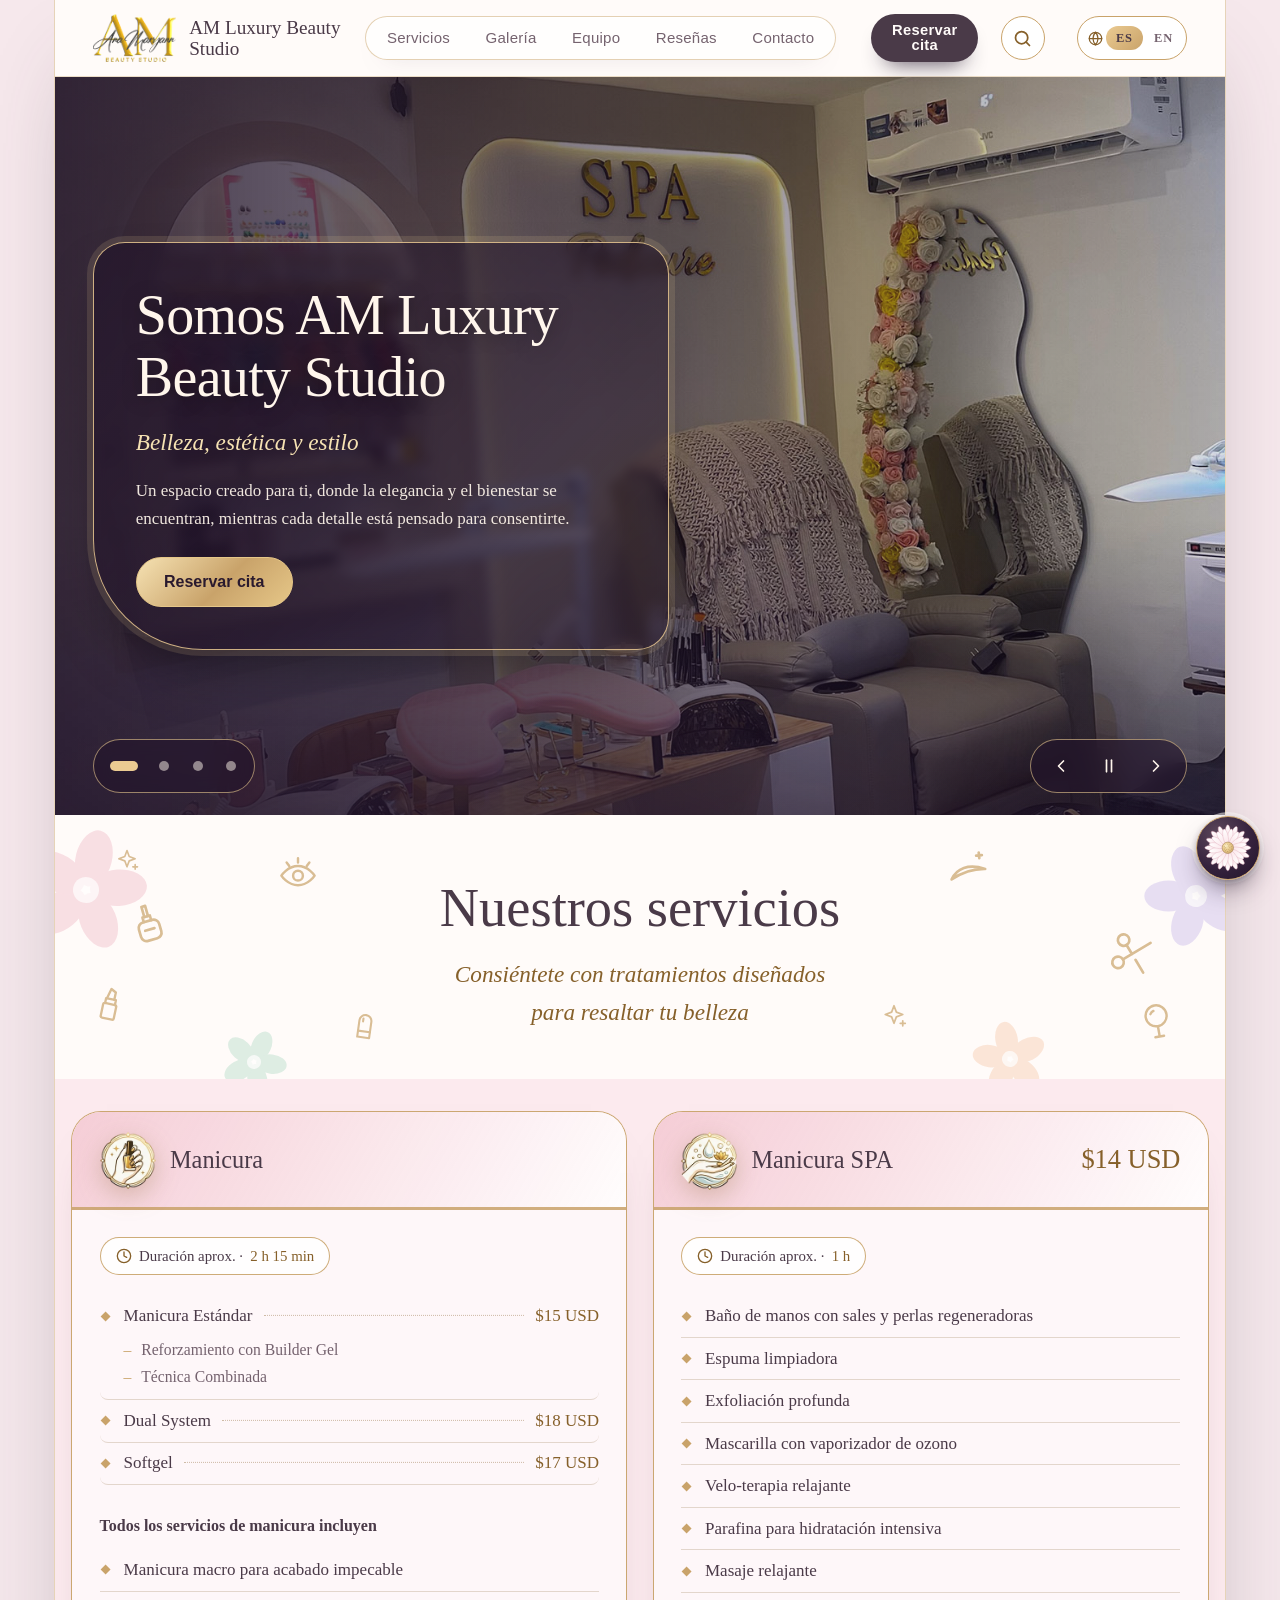
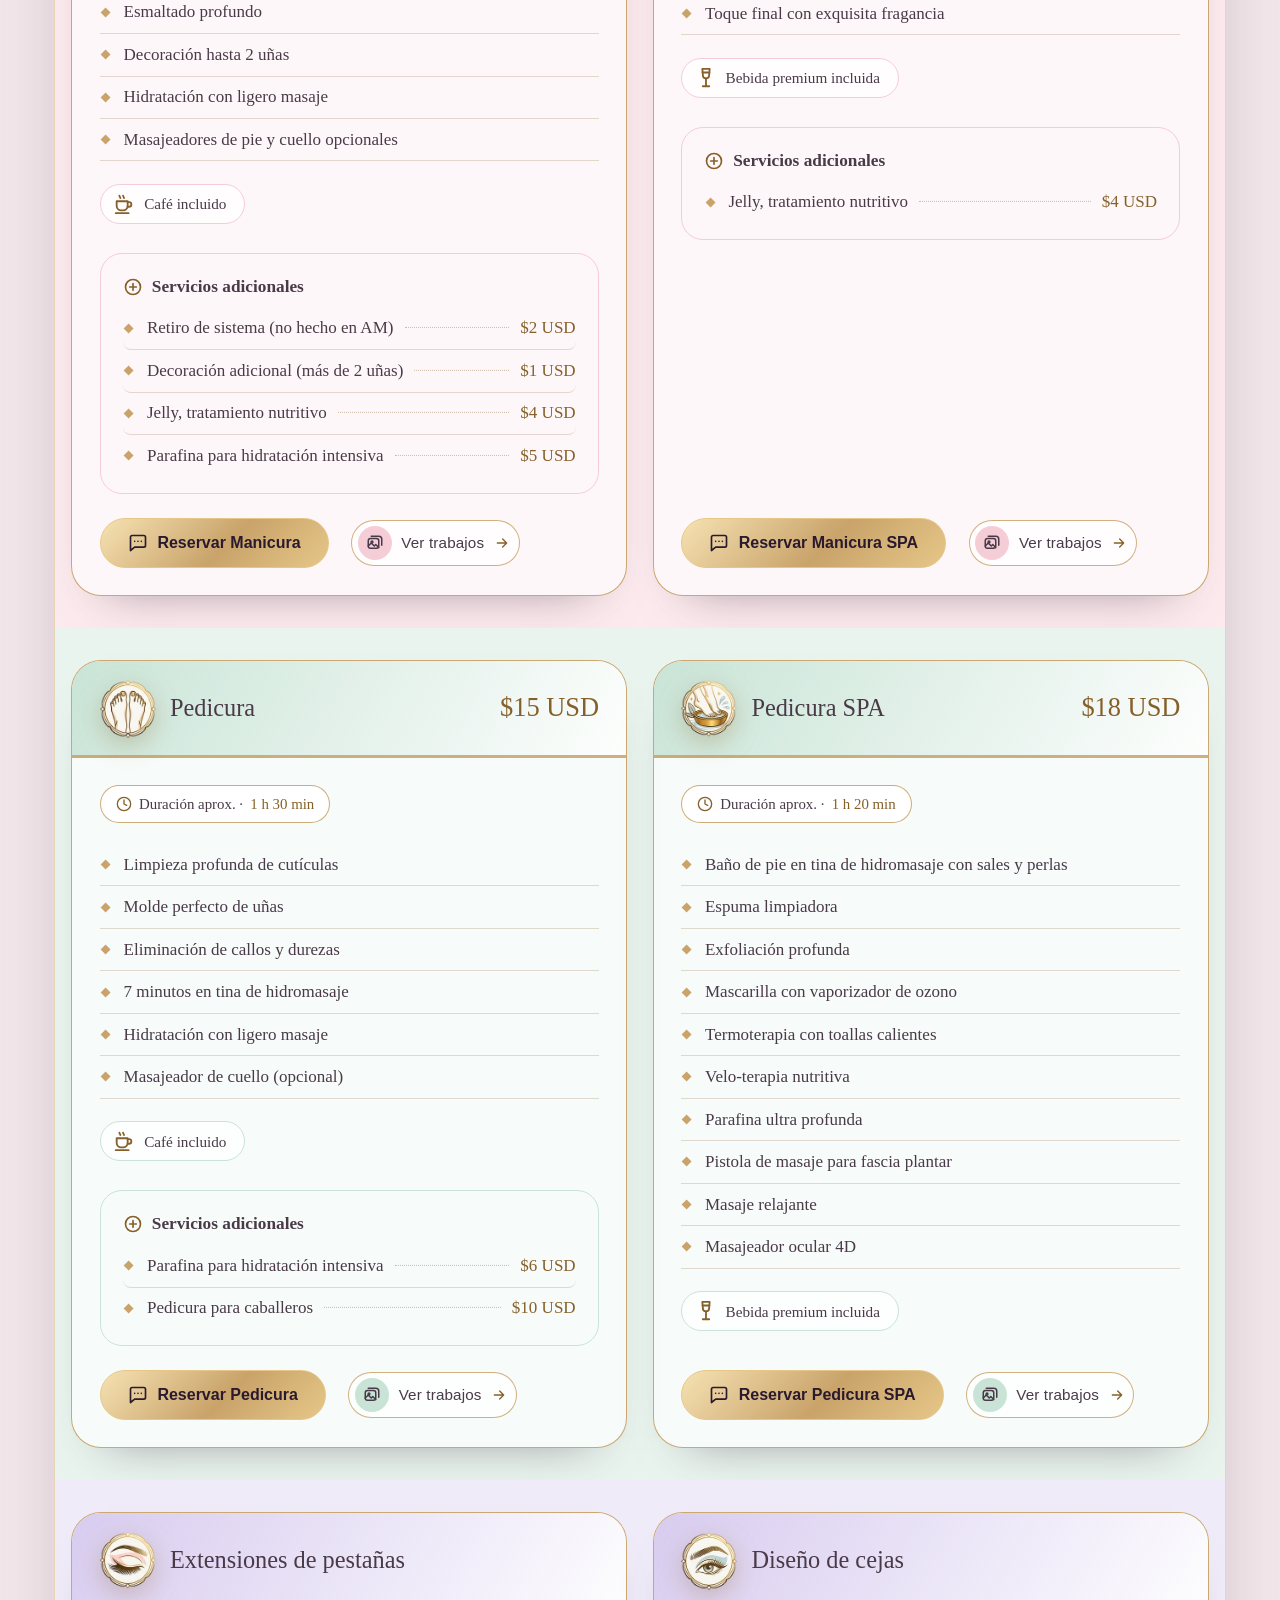
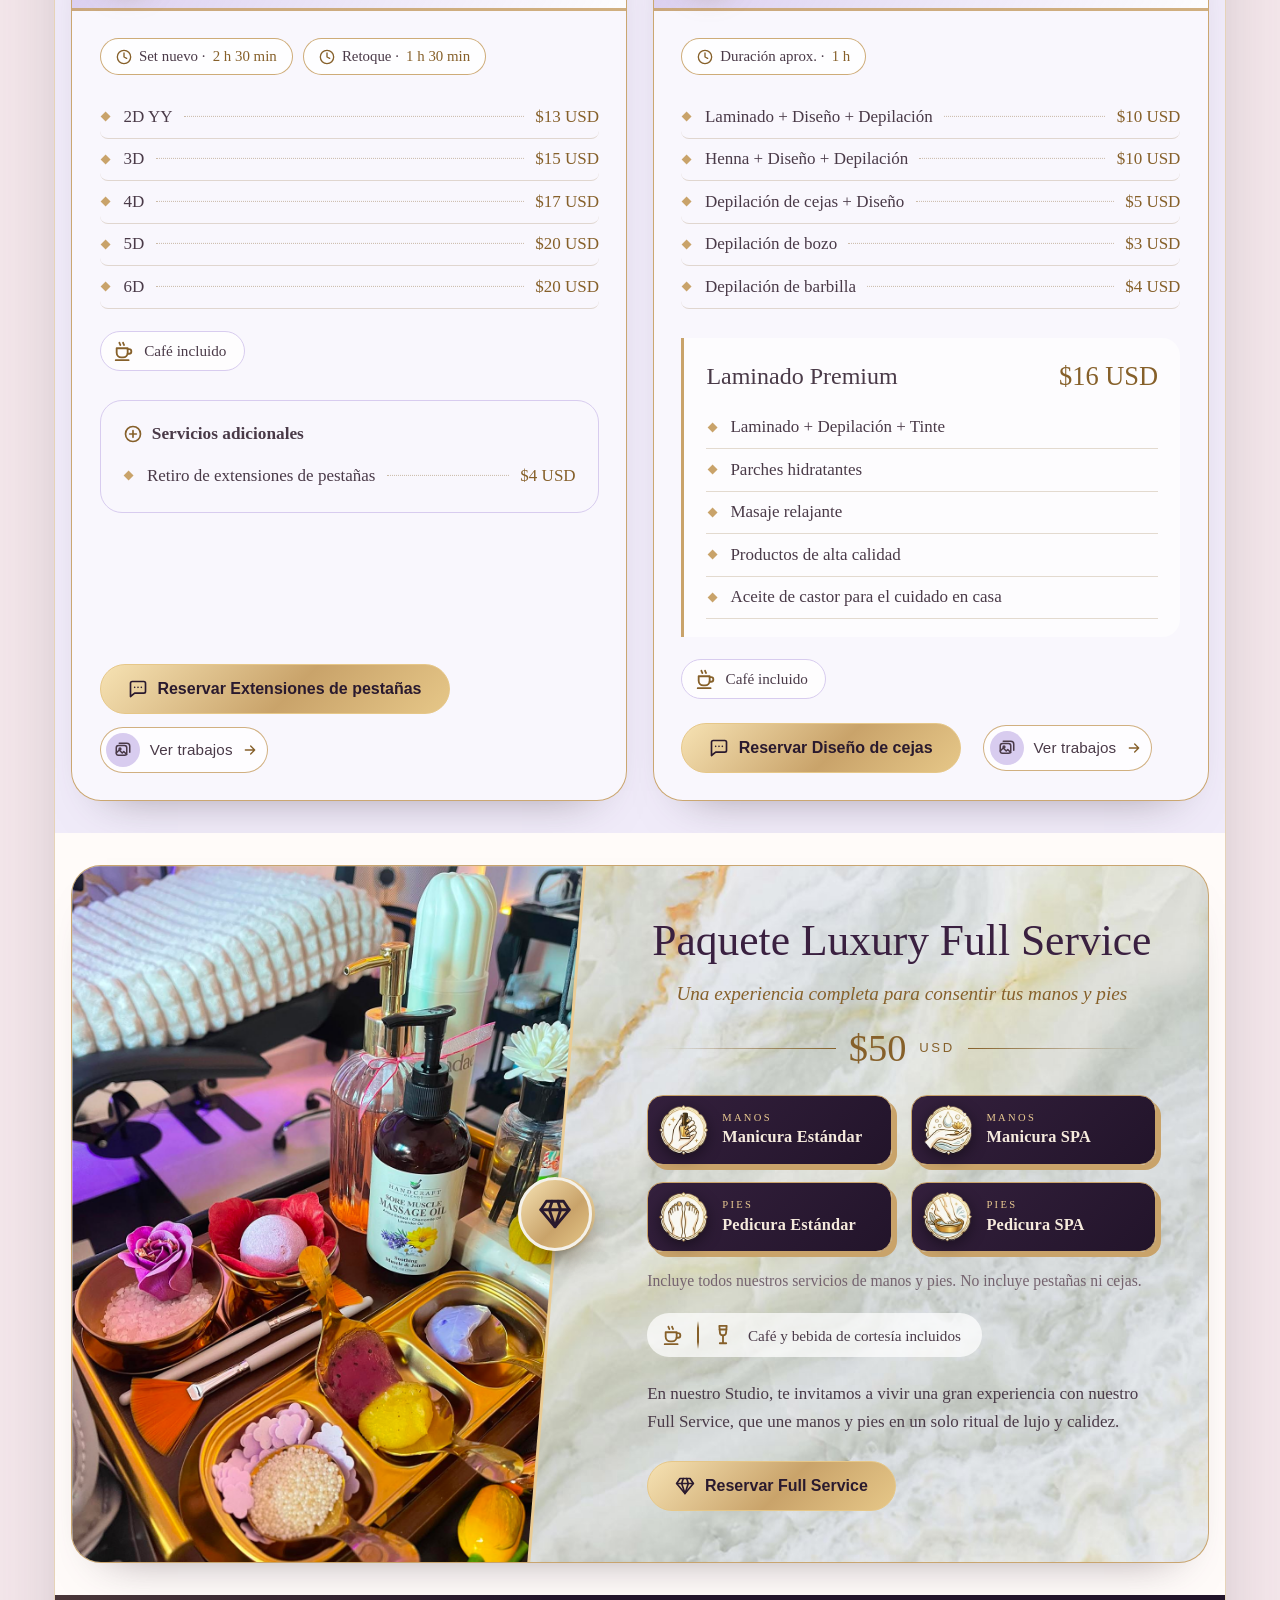
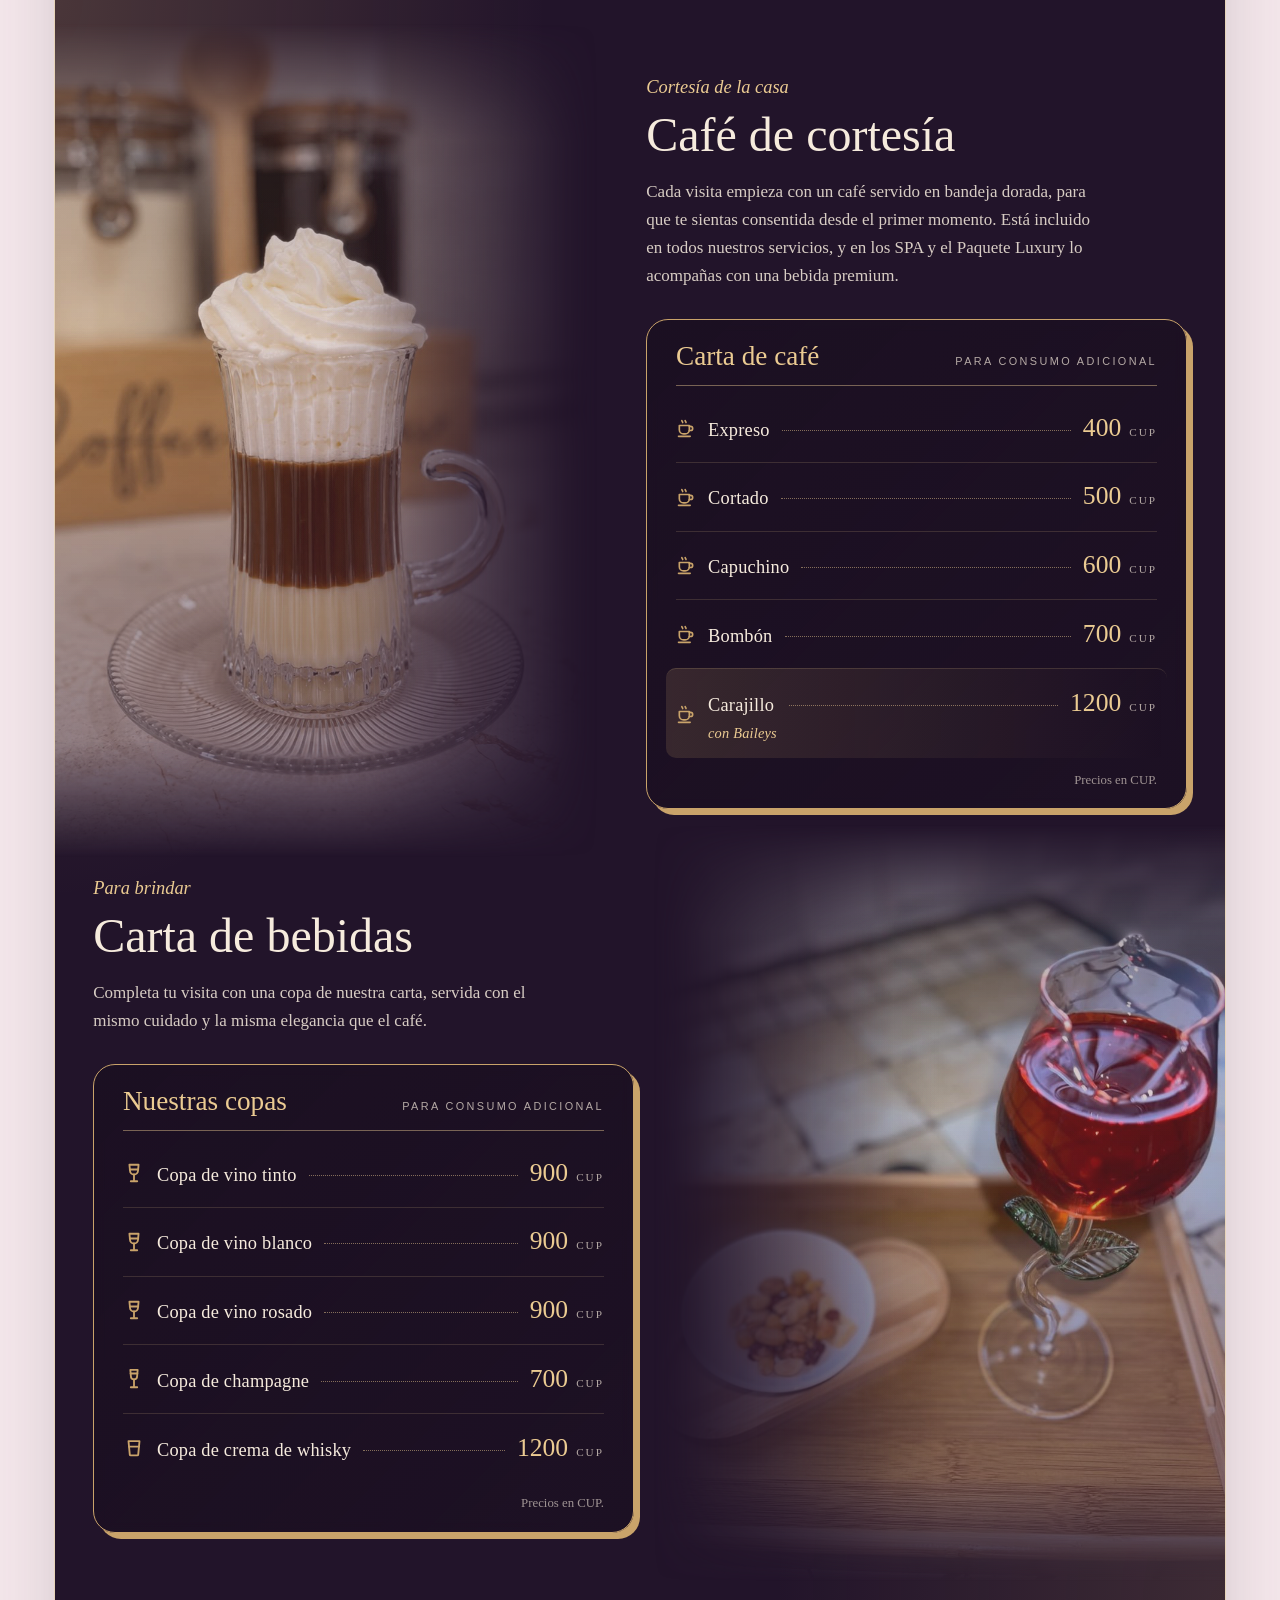
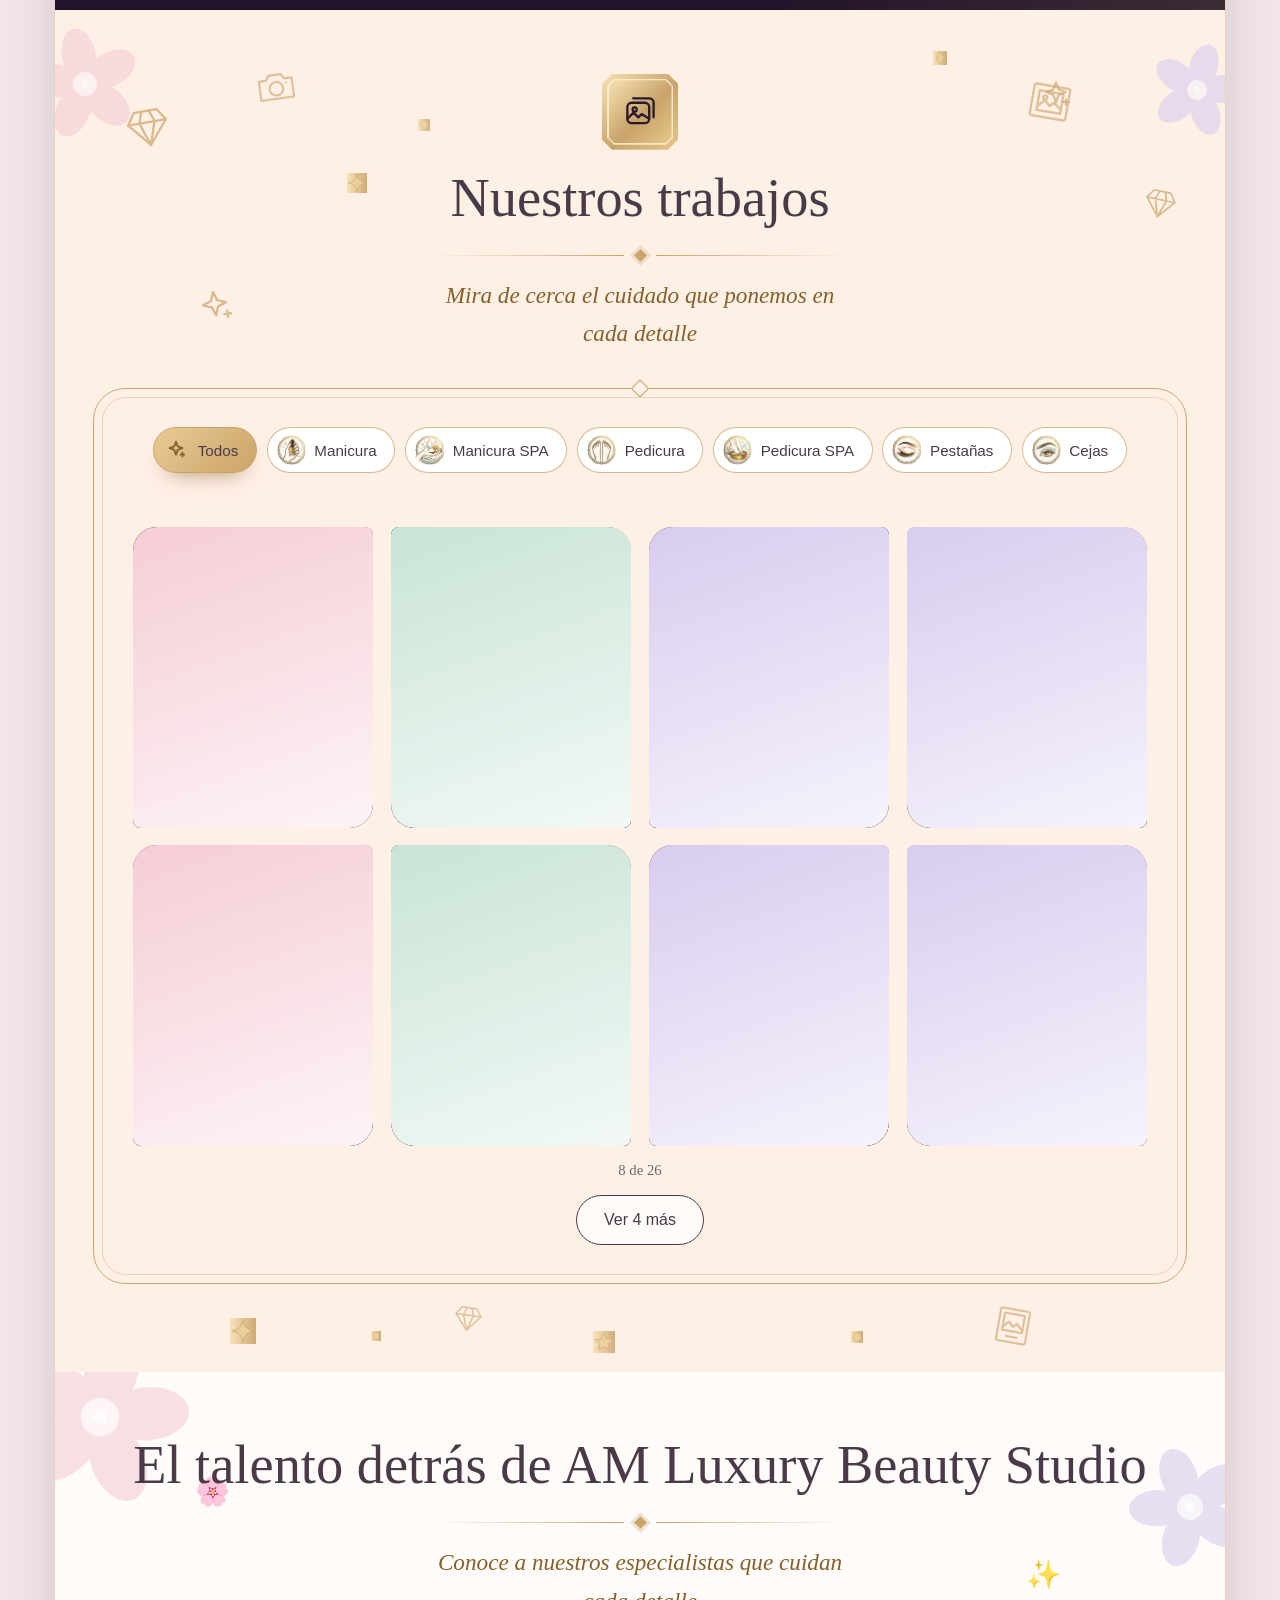
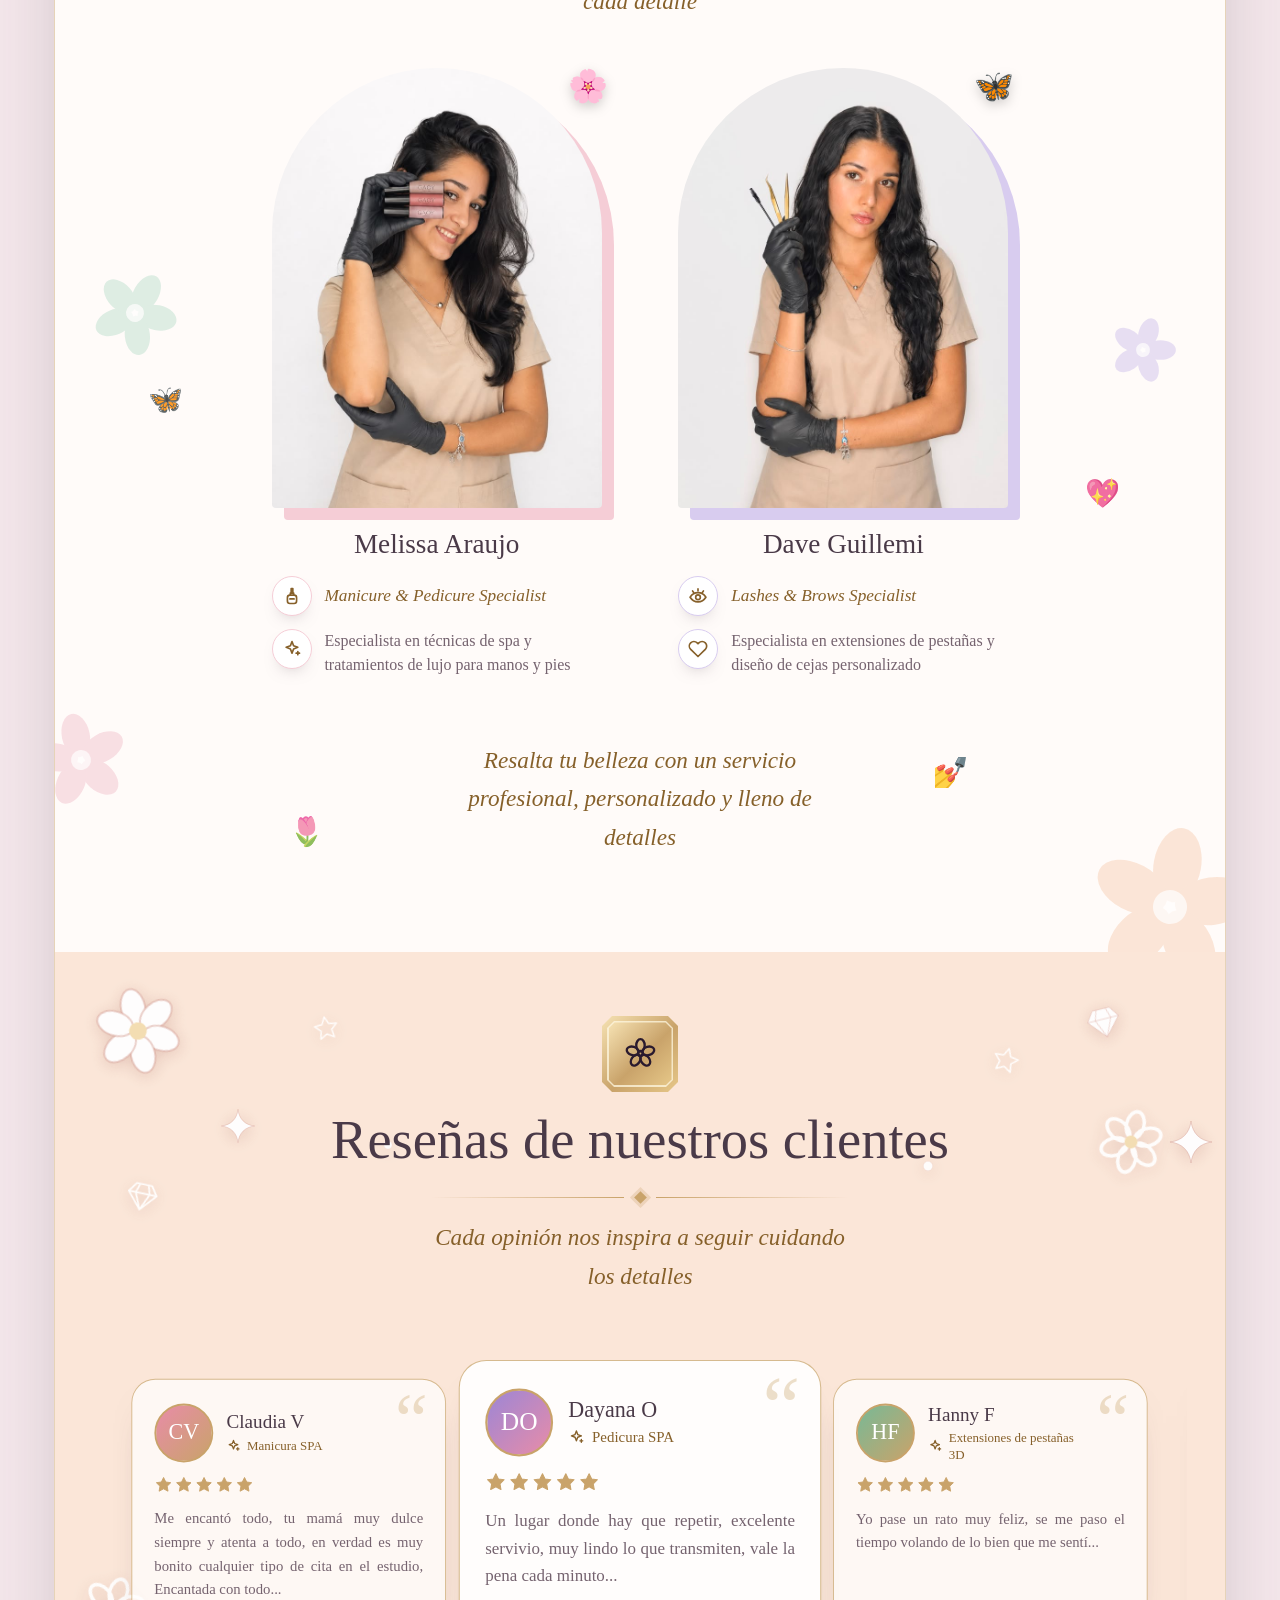
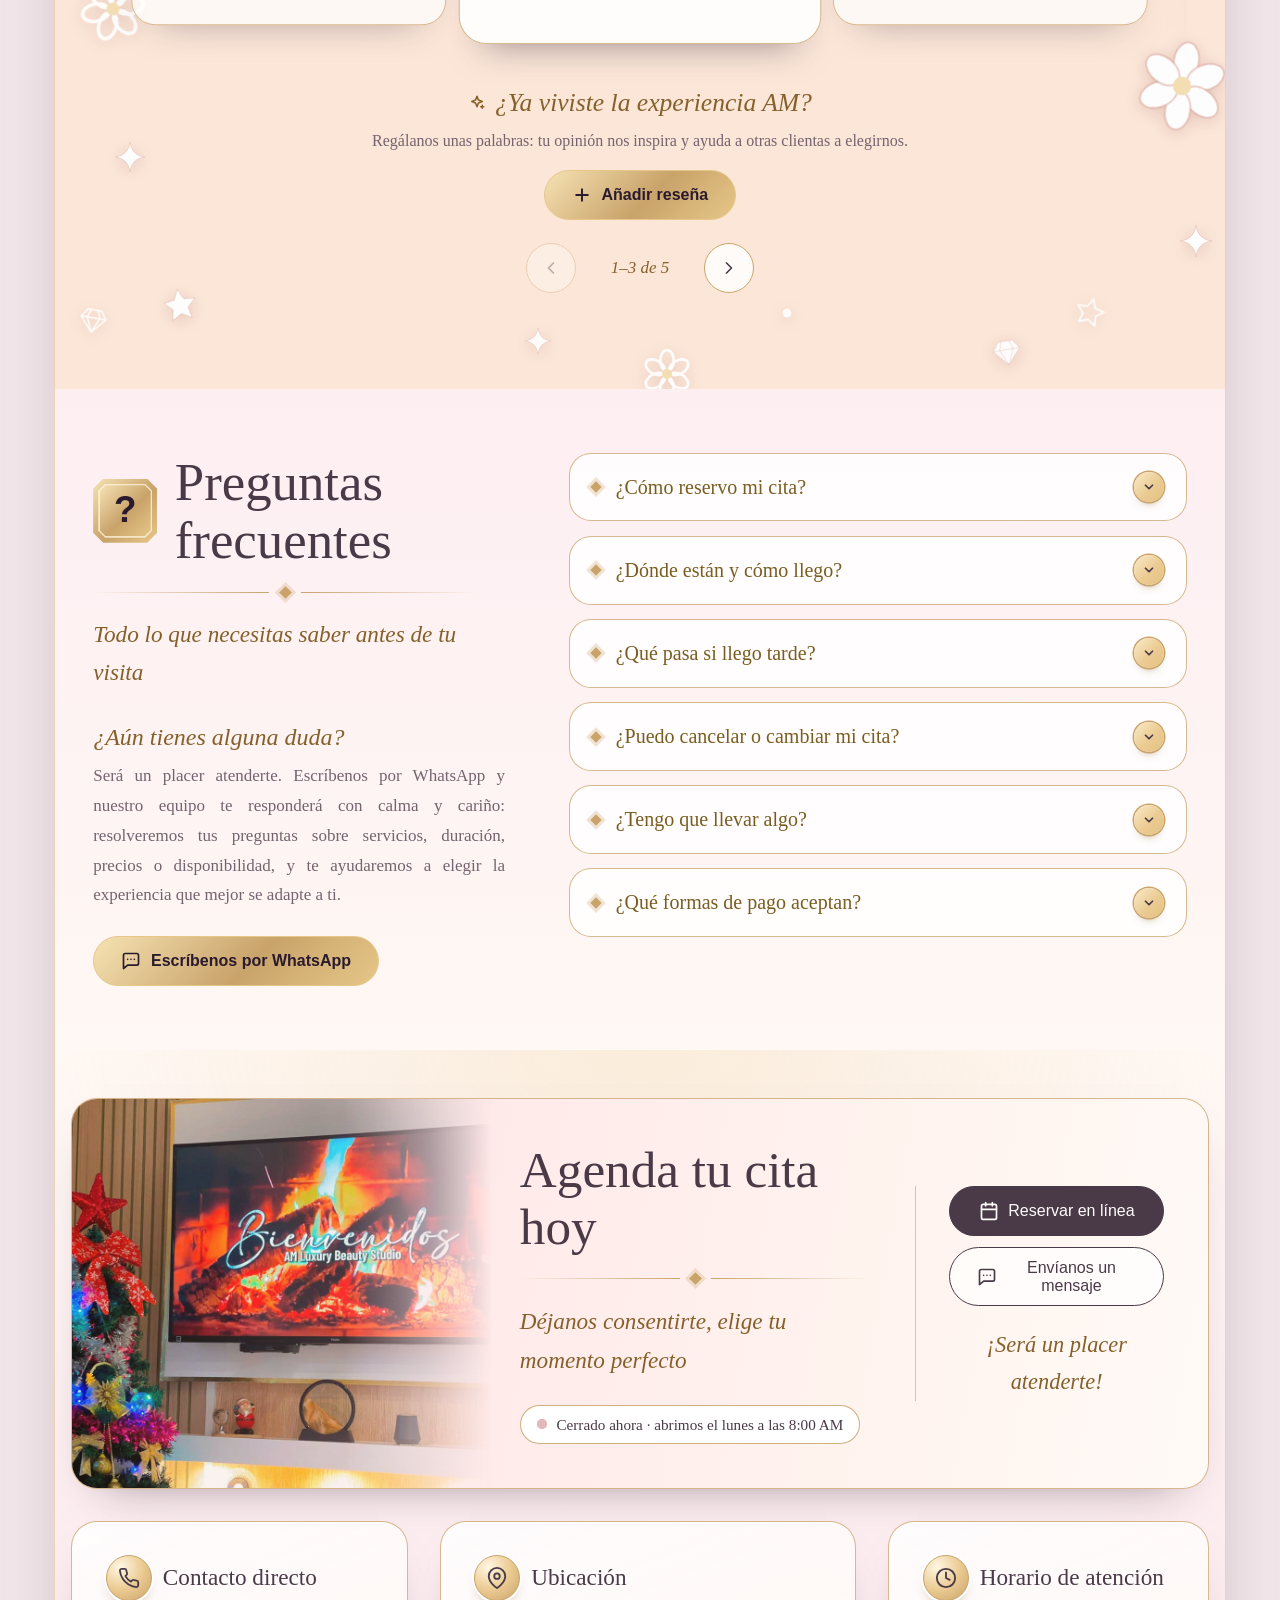
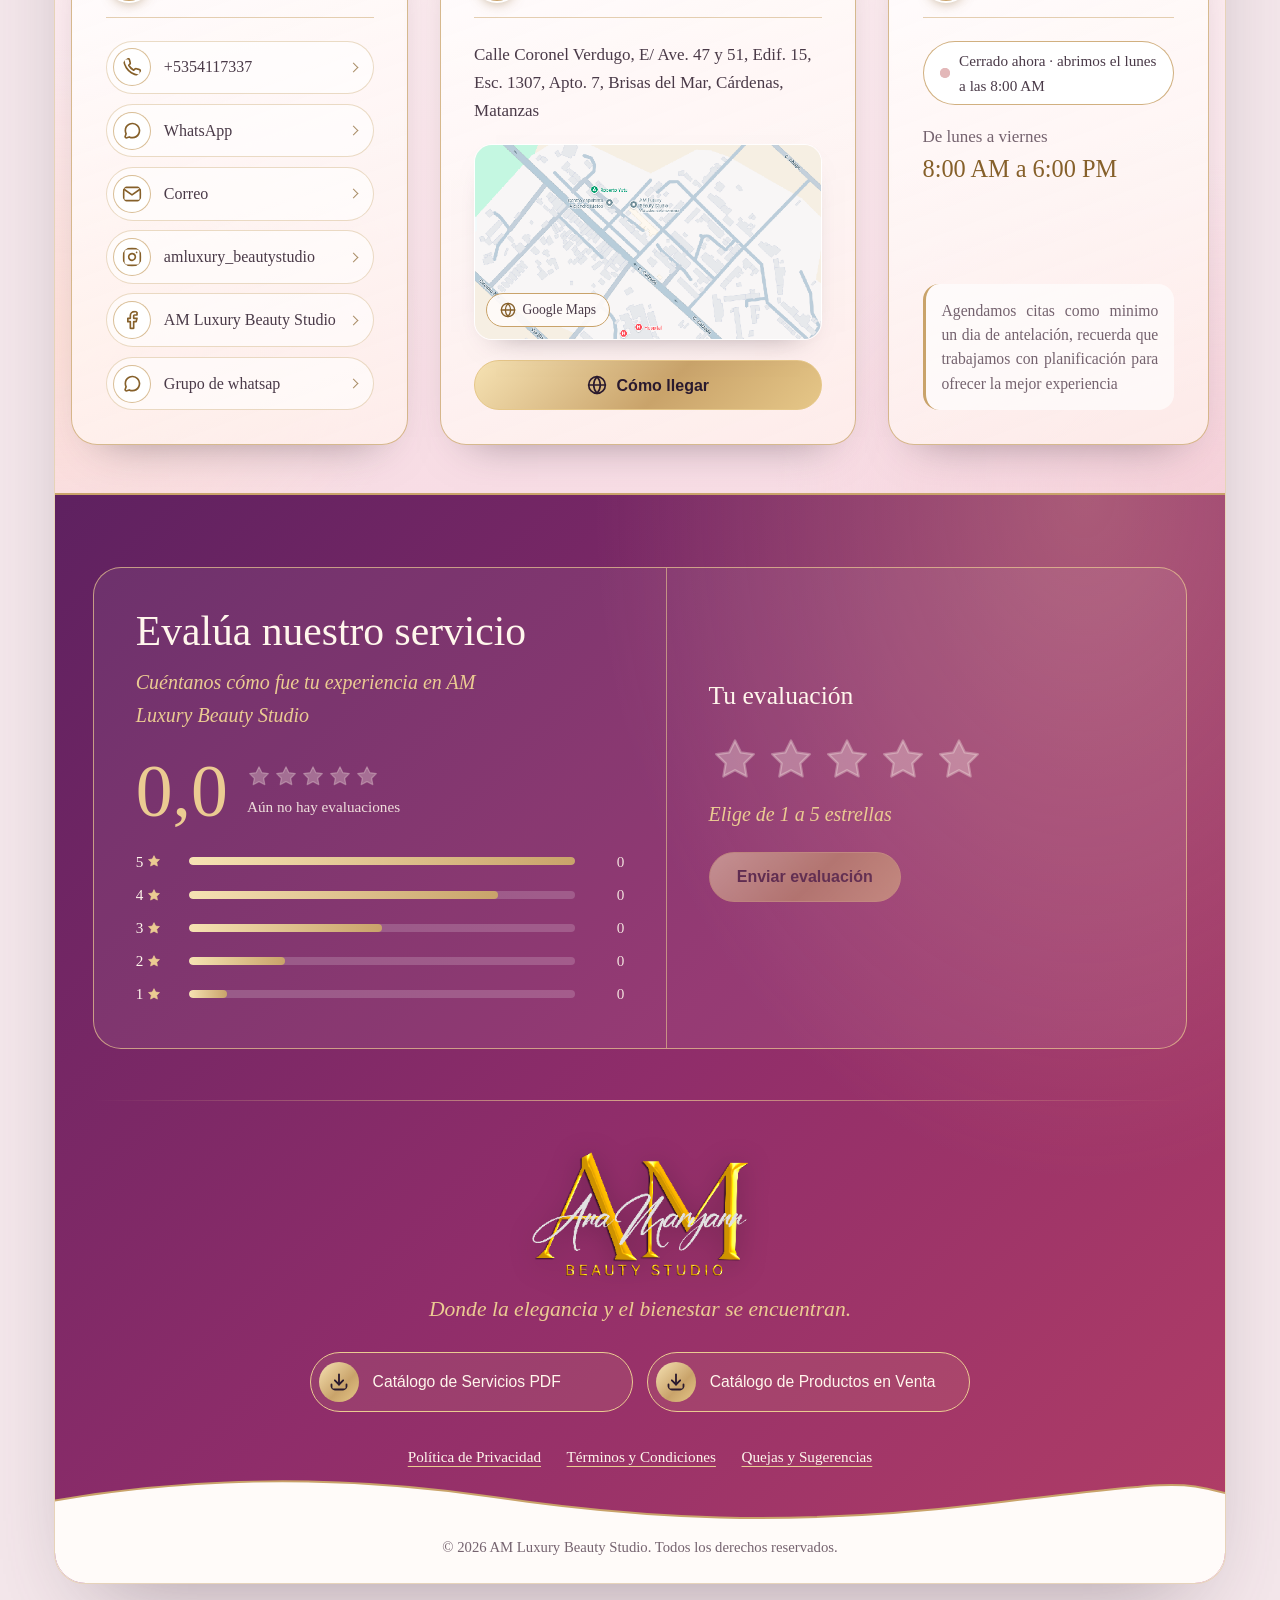
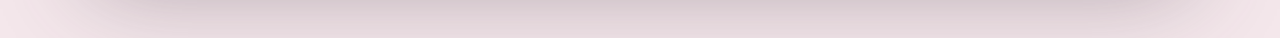
==== commit c82b0f2d: "index.html" ====
--- a/index.html
+++ b/index.html
@@ -158,7 +158,6 @@
             <p>Un espacio creado para ti, donde la elegancia y el bienestar se encuentran, mientras cada detalle está pensado para consentirte.</p>
             <div class="actions">
               <a data-reservar="" class="btn btn-gold" href="https://wa.me/5354117337?text=Hola%2C%20quiero%20reservar%20una%20cita%20en%20AM%20Luxury%20Beauty%20Studio." target="_blank" rel="noopener">Reservar cita</a>
-              <a class="btn btn-outline-light" href="#reserva">Contacto</a>
             </div>
           </div>
         </div>
--- a/css/styles.css
+++ b/css/styles.css
@@ -642,8 +642,14 @@
 .bars .lbl{display:flex;align-items:center;gap:.25rem}
 .bars .lbl .star{--sz:14px;color:var(--gold-light)}
 .bar{height:8px;border-radius:999px;background:rgba(255,255,255,.18);overflow:hidden}
-.fill{display:block;height:100%;width:var(--w,0%);border-radius:inherit;/*background:linear-gradient(90deg,#F6E2B3,#C9A36A)*/;transition:width .8s ease}
+.fill{display:block;height:100%;width:var(--w,0%);border-radius:inherit;background:linear-gradient(90deg,#F6E2B3,#C9A36A);transition:width .8s ease}
 .bars .cnt{text-align:right;color:rgba(255,246,236,.88)}
+/* Ancho fijo de cada barra dorada; lo que cambia con los votos es el número de la derecha */
+.bars li[data-star="5"] .fill{--w:100%}
+.bars li[data-star="4"] .fill{--w:80%}
+.bars li[data-star="3"] .fill{--w:50%}
+.bars li[data-star="2"] .fill{--w:25%}
+.bars li[data-star="1"] .fill{--w:10%}
 
 .rating-form fieldset{border:0;margin:0;padding:0;min-width:0}
 .rating-form legend{font-family:var(--display);font-size:1.6rem;padding:0;margin-bottom:1rem;color:#FFF6EC}
@@ -921,6 +927,21 @@
     border:1.5px solid var(--gold);background:#fff;color:var(--ink)}
   .book-call .icon{width:22px;height:22px}
   body.bar-on .btn-top{bottom:calc(86px + env(safe-area-inset-bottom))}
+  /* Llamada de atención cada 10 s (la activa main.js con .attn): destello dorado + teléfono que vibra */
+  .book-bar .btn-gold{position:relative;overflow:hidden}
+  .book-bar .btn-gold::after{content:"";position:absolute;top:0;bottom:0;left:0;width:45%;pointer-events:none;
+    background:linear-gradient(100deg,transparent,rgba(255,255,255,.75),transparent);transform:translateX(-130%) skewX(-18deg);opacity:0}
+  .book-bar.attn .btn-gold{animation:bkGlow 1.8s ease-out}
+  .book-bar.attn .btn-gold::after{animation:bkShine 1.1s ease-out .15s}
+  .book-bar.attn .book-call{animation:bkRing 1.8s ease-in-out;border-color:var(--gold)}
+}
+@keyframes bkShine{0%{transform:translateX(-130%) skewX(-18deg);opacity:1}100%{transform:translateX(330%) skewX(-18deg);opacity:1}}
+@keyframes bkGlow{0%{box-shadow:0 0 0 0 rgba(201,163,106,.85)}70%{box-shadow:0 0 0 14px rgba(201,163,106,0)}100%{box-shadow:0 0 0 0 rgba(201,163,106,0)}}
+@keyframes bkRing{
+  0%,100%{transform:rotate(0);box-shadow:0 0 0 0 rgba(201,163,106,.9)}
+  10%,30%,50%{transform:rotate(-16deg)}
+  20%,40%,60%{transform:rotate(16deg)}
+  70%{transform:rotate(0);box-shadow:0 0 0 14px rgba(201,163,106,0)}
 }
 
 /* Reseñas: elementos decorativos en blanco */
